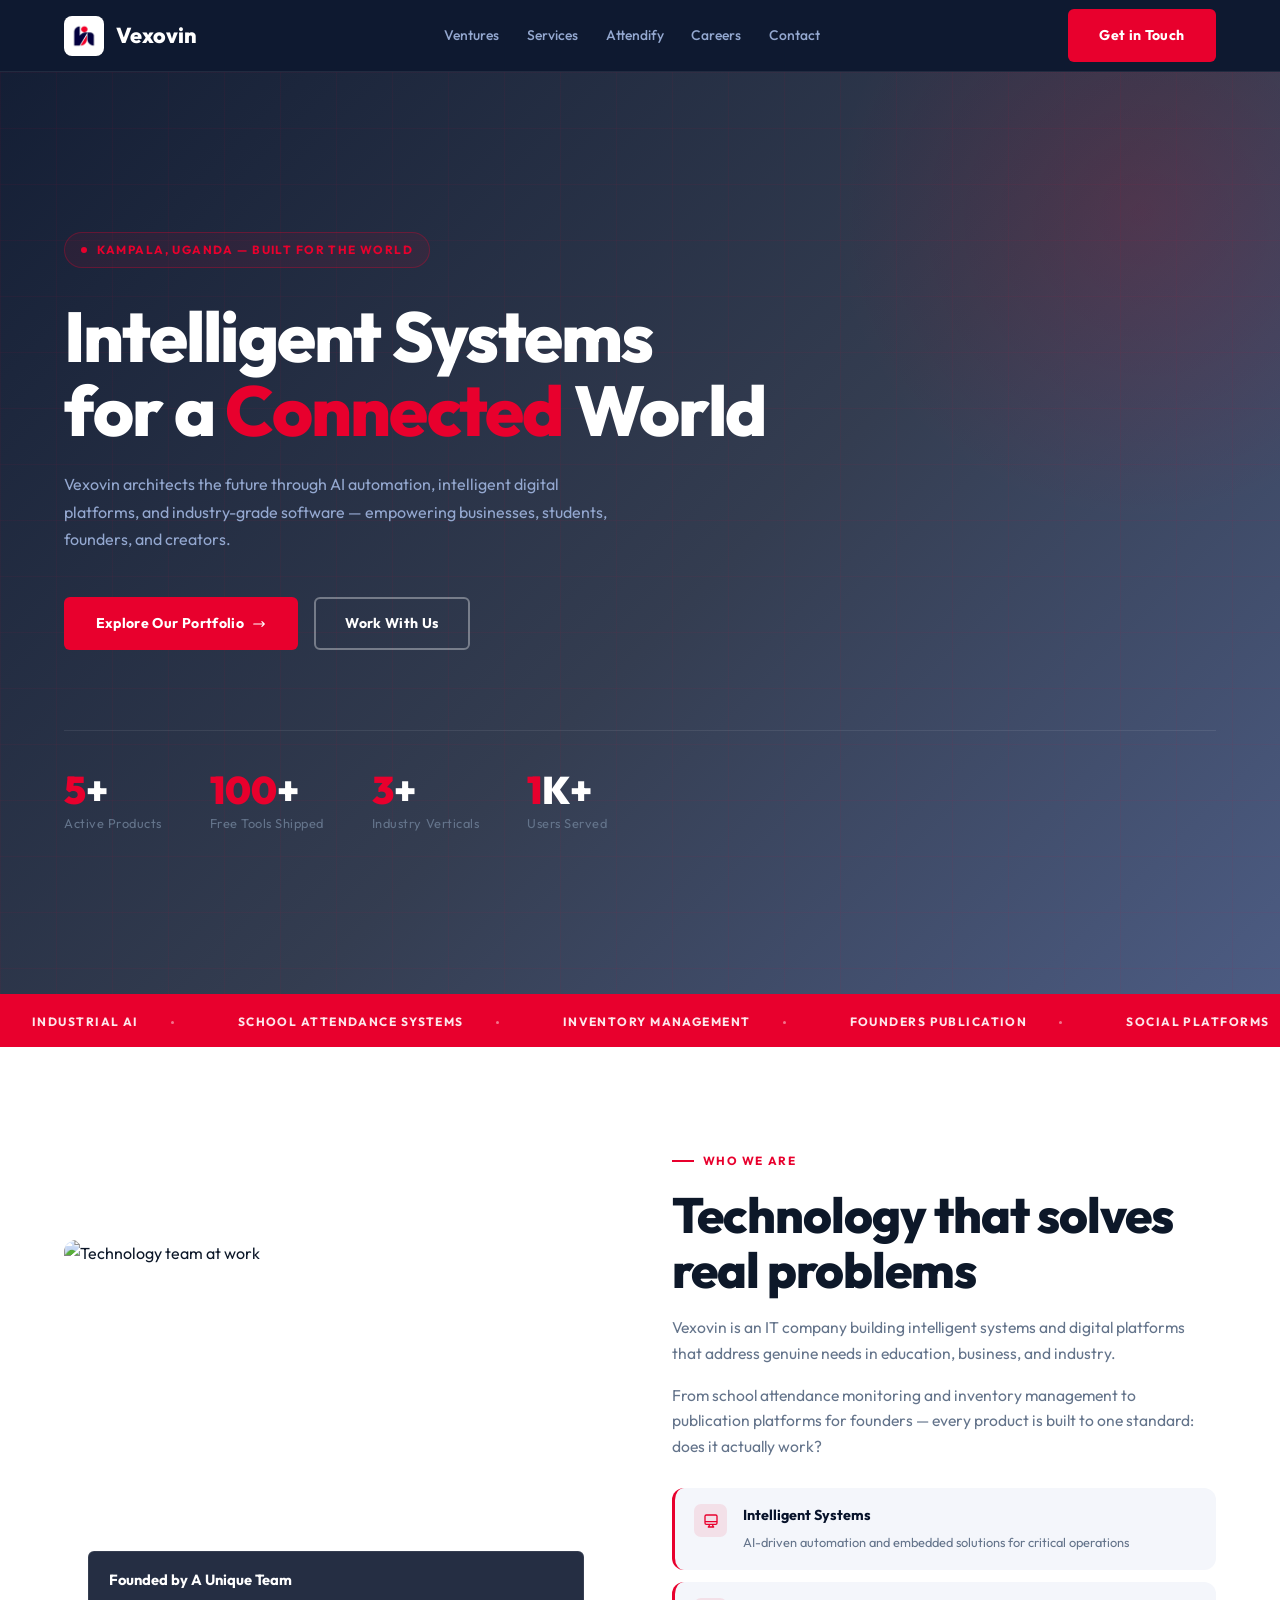
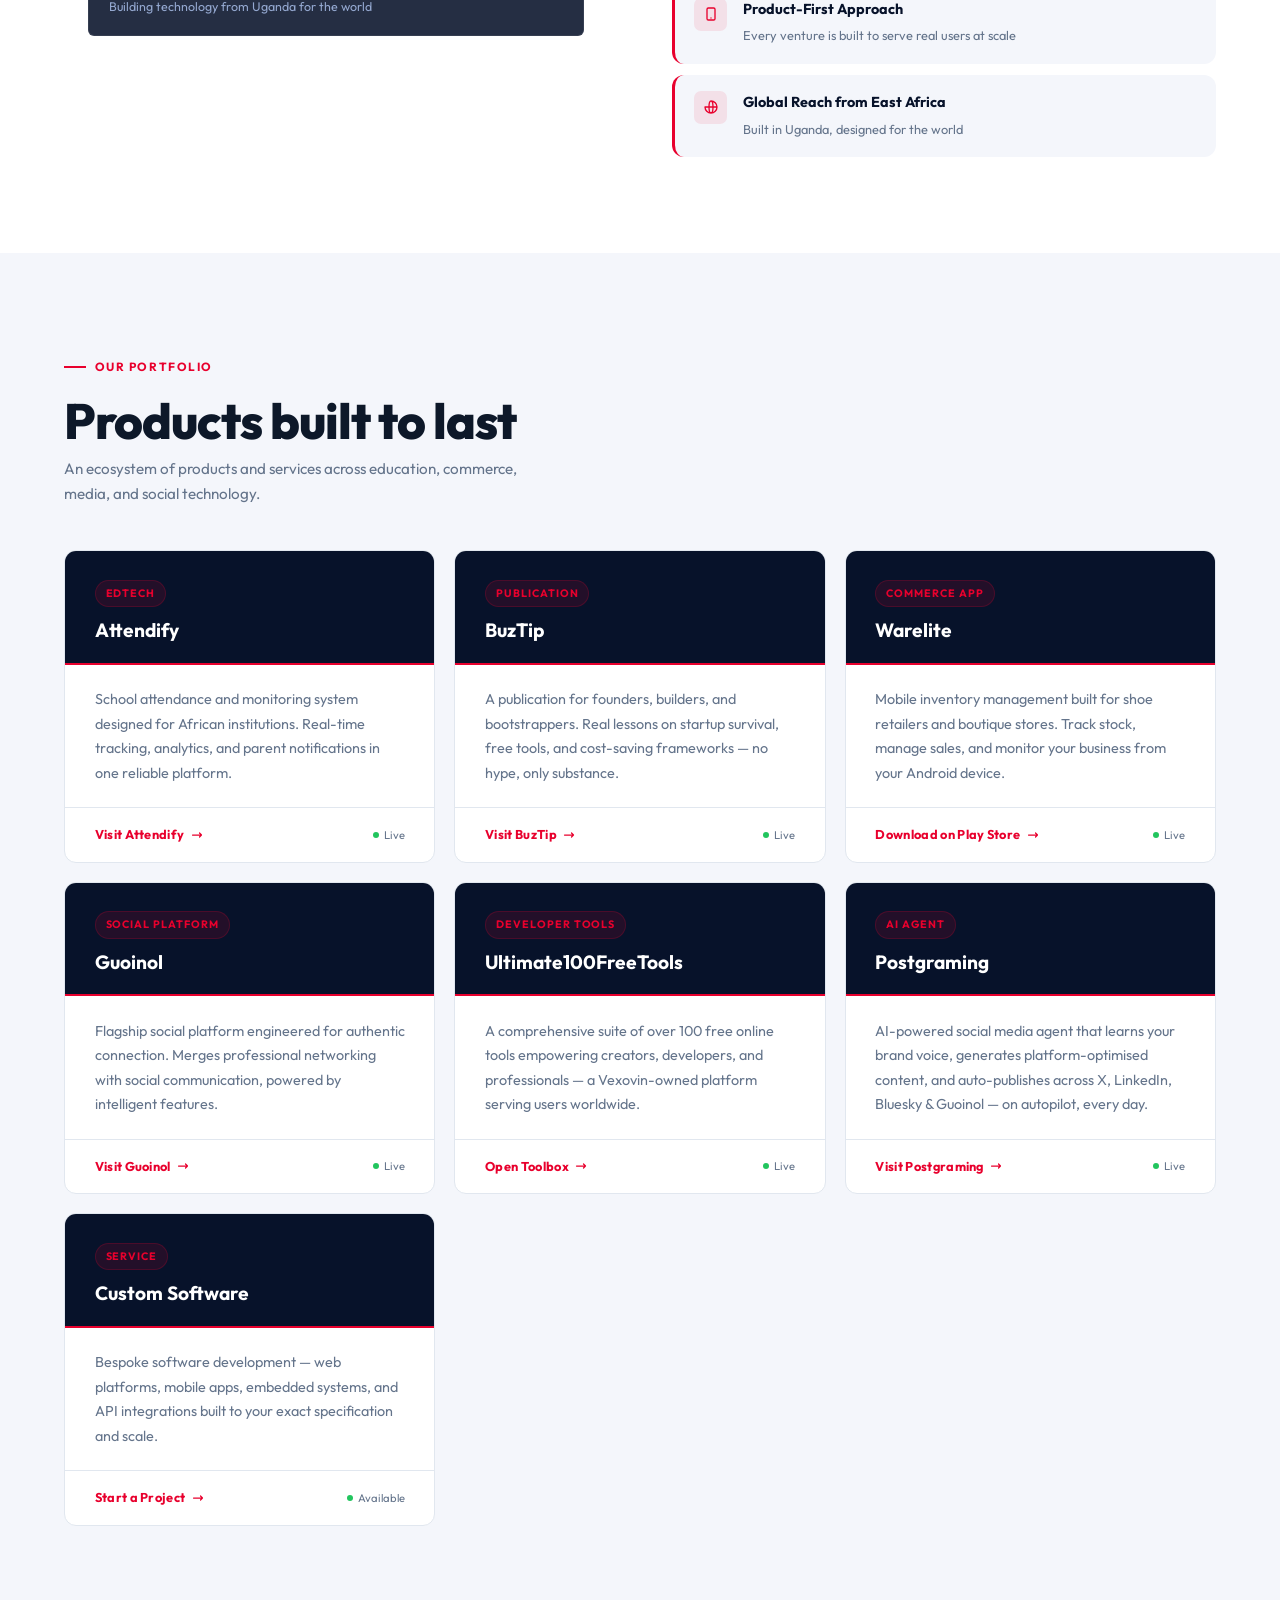
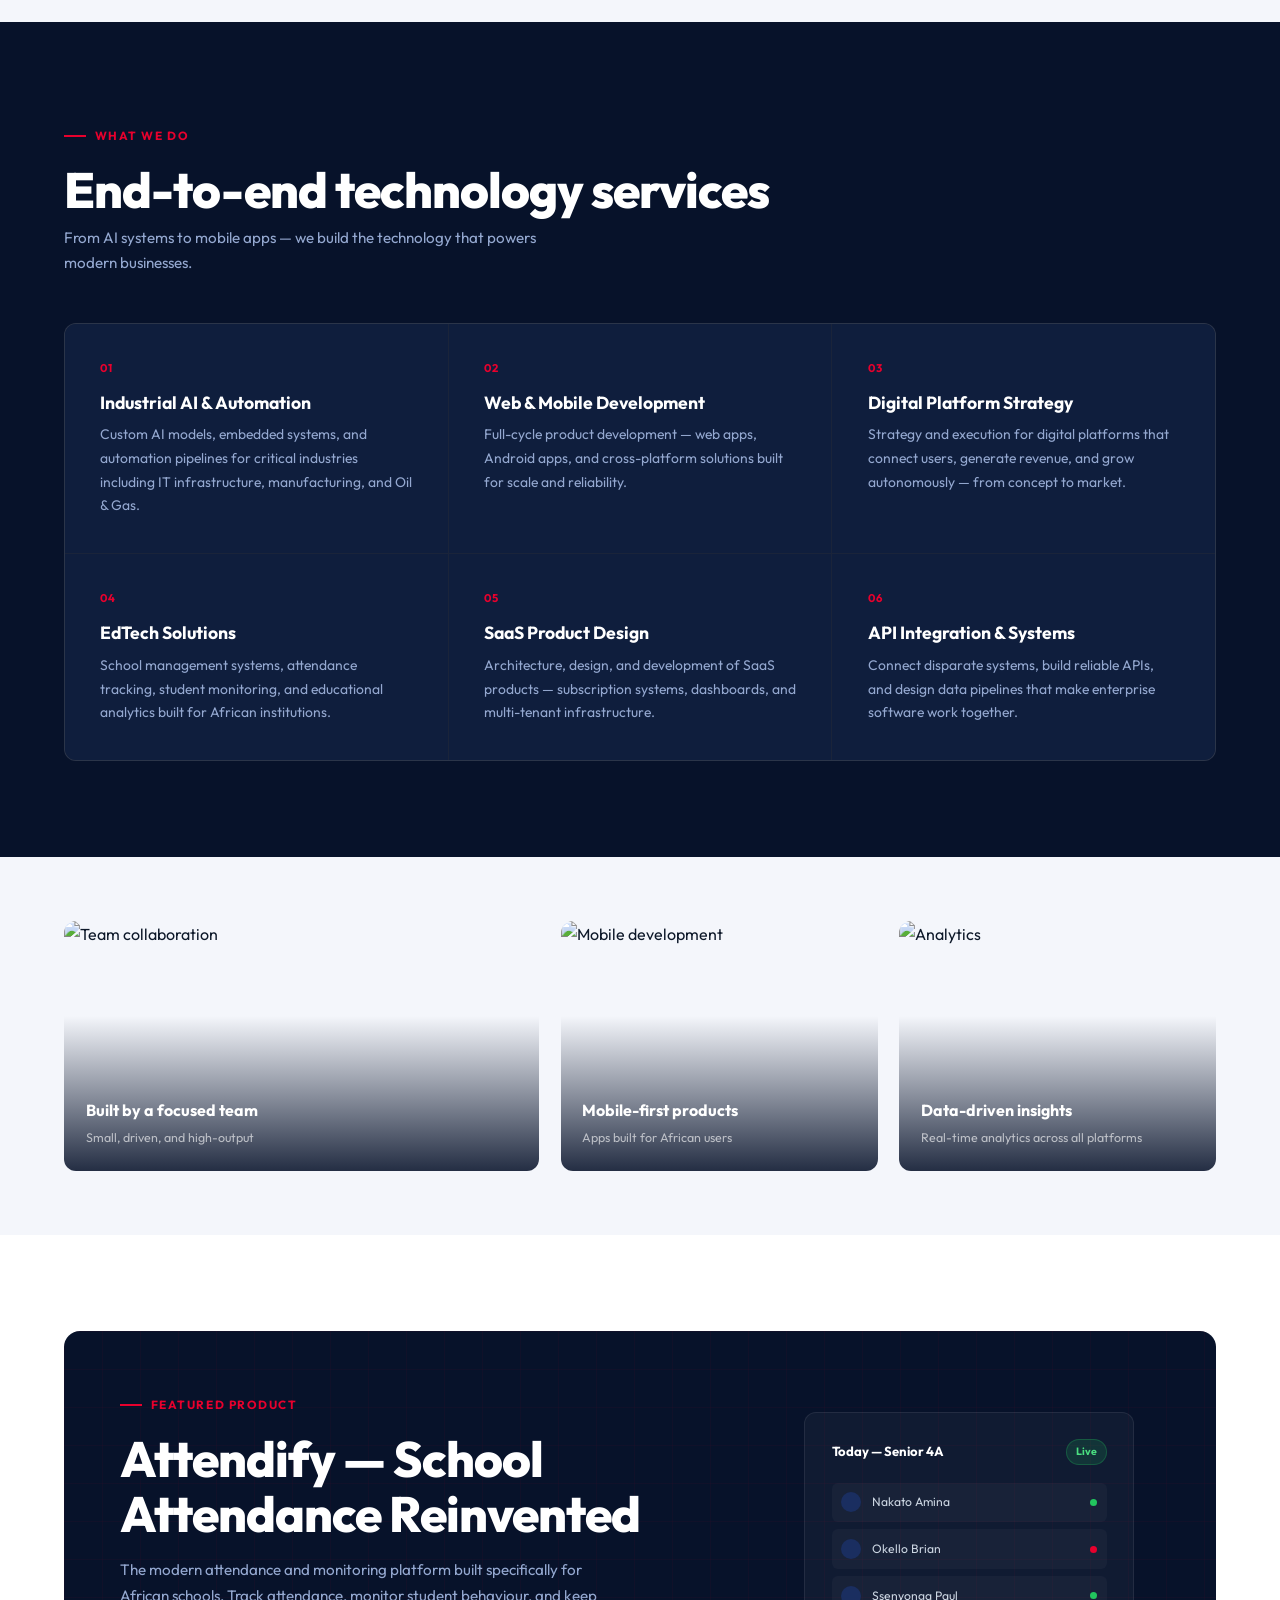
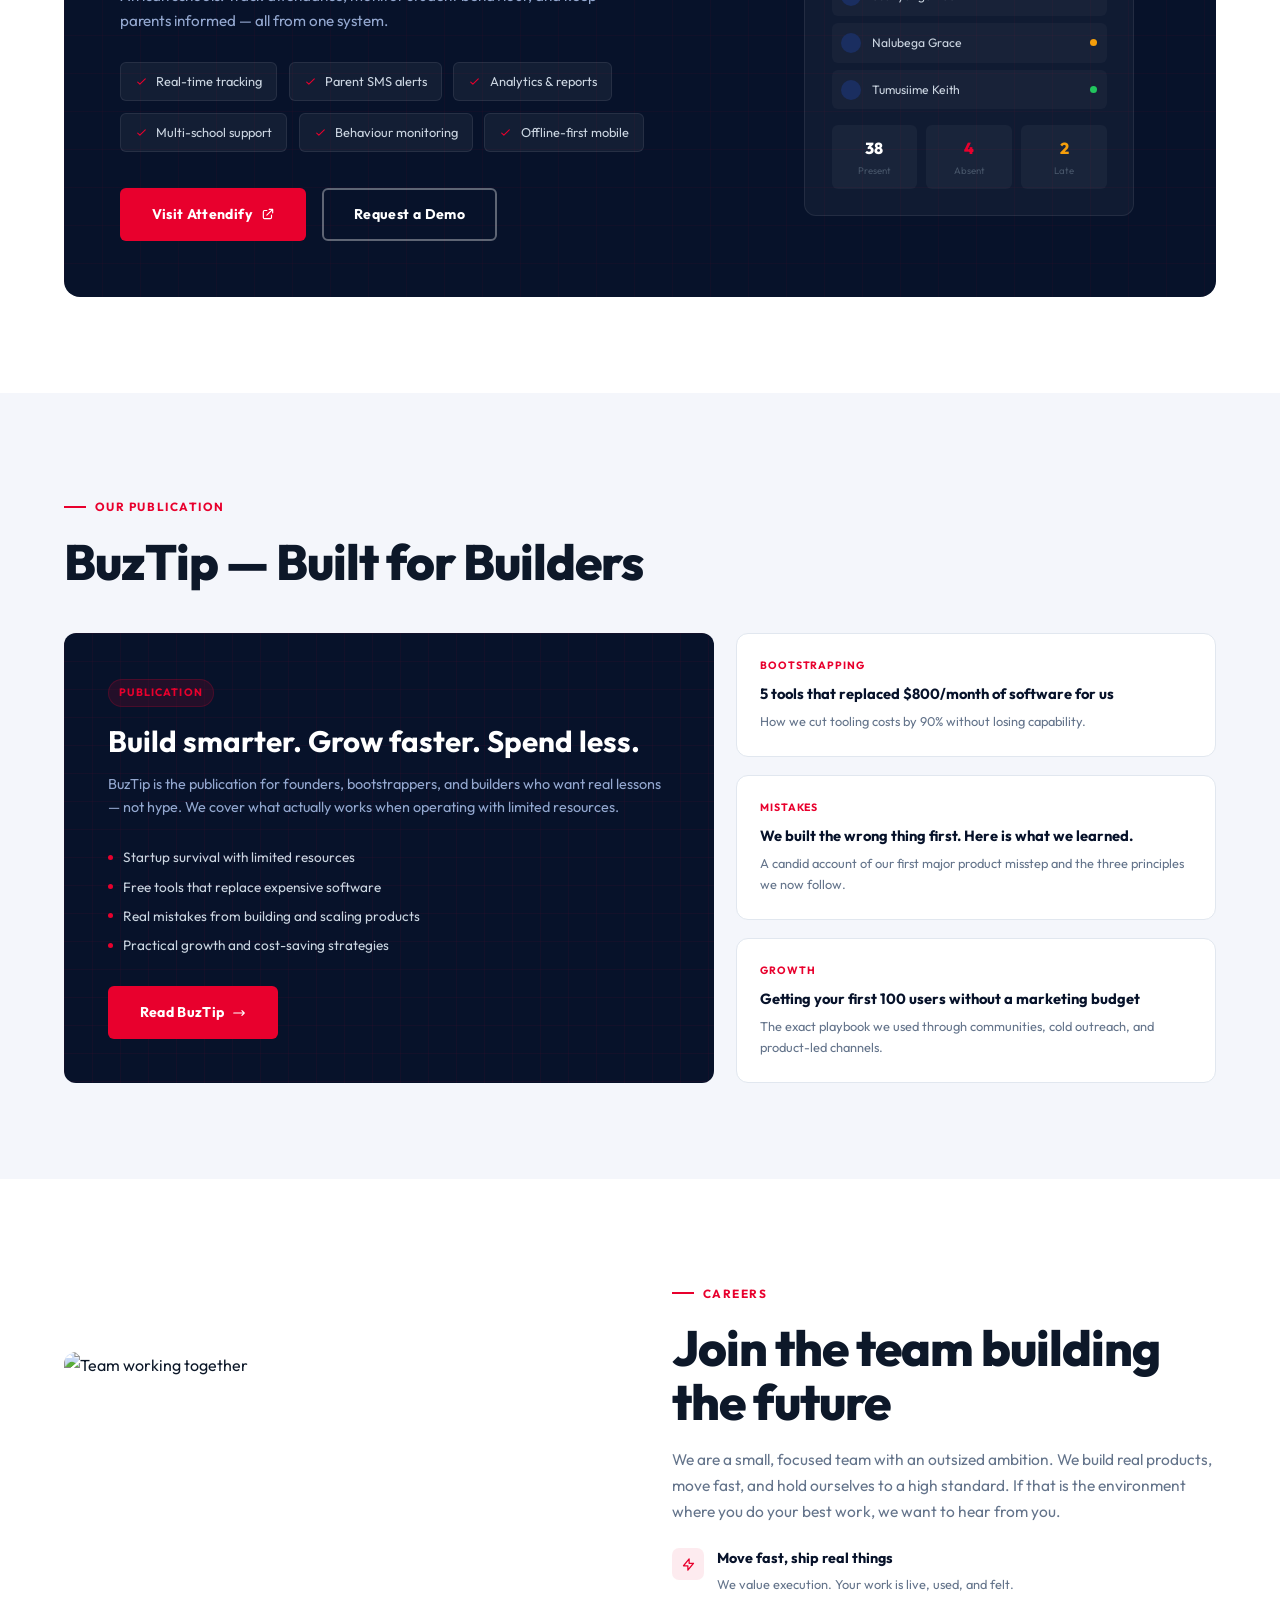
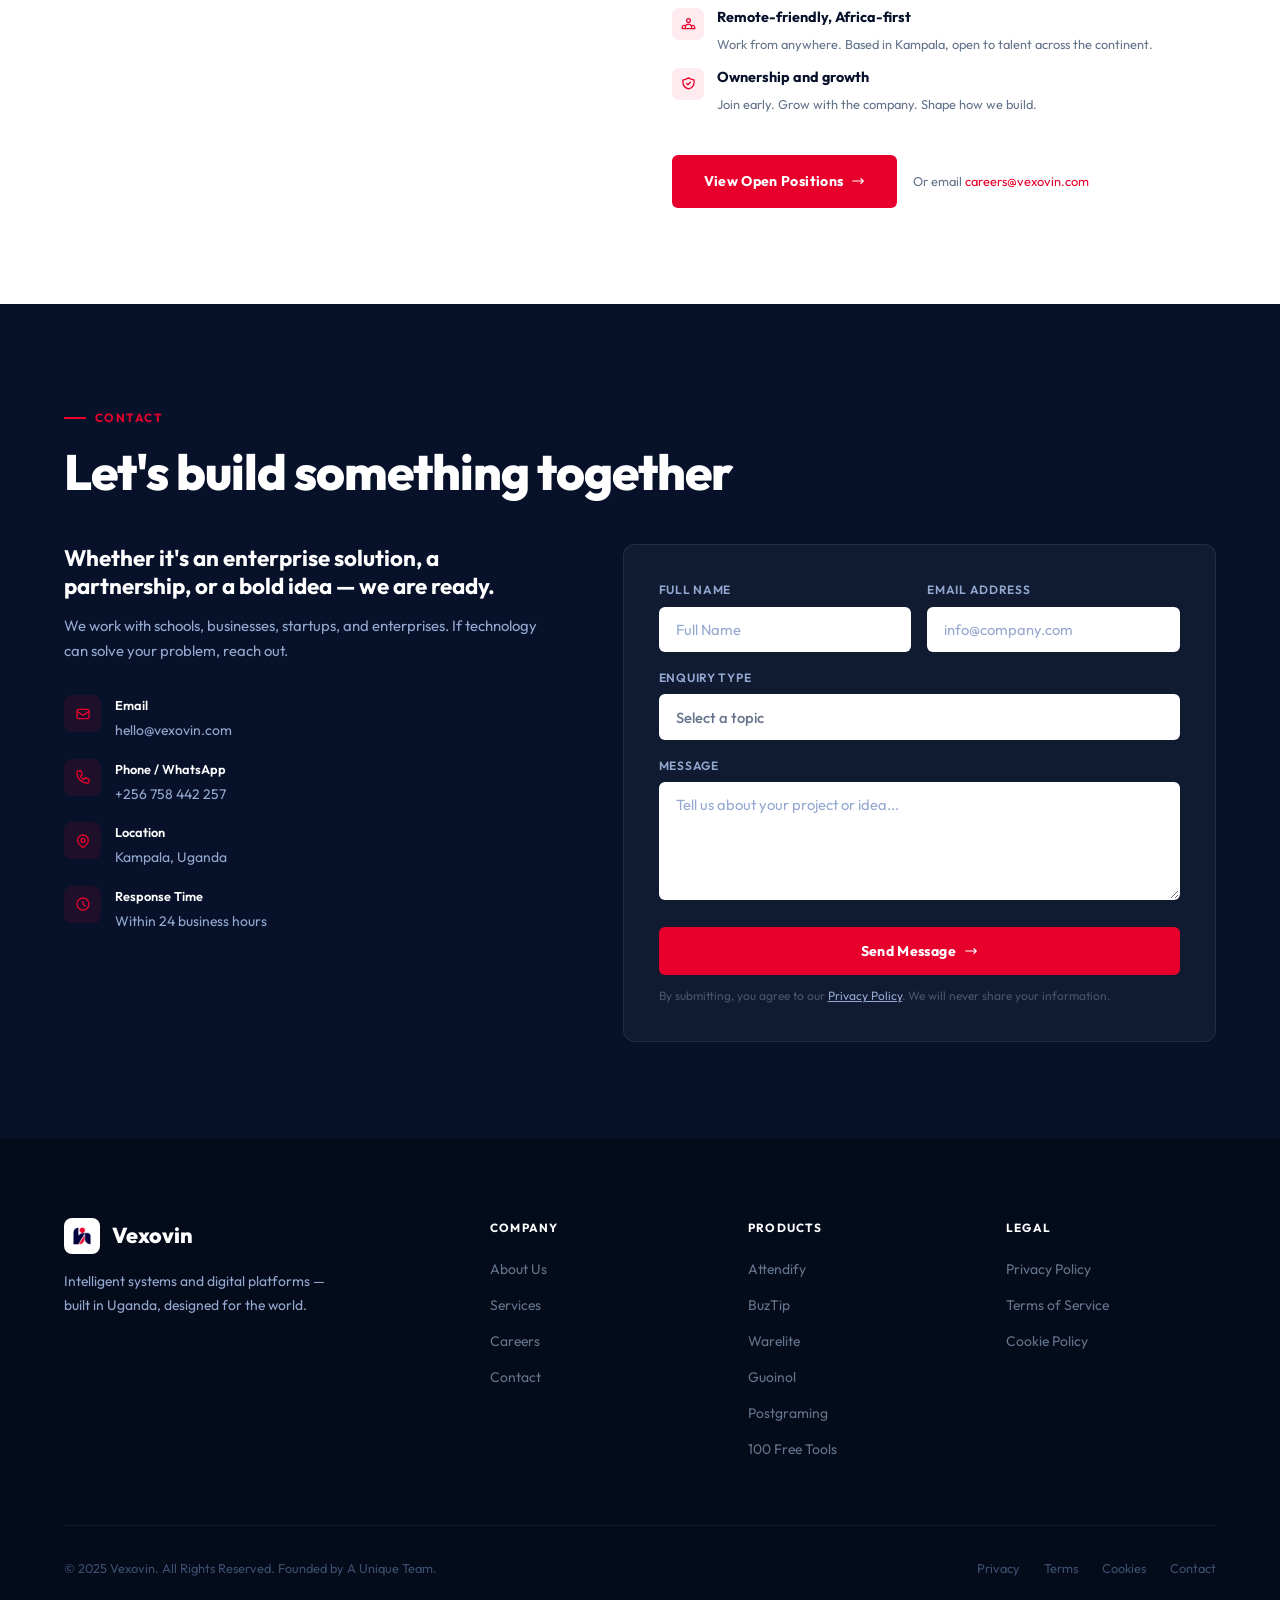
==== index.html @ f1facd55 "ups" ====
<!DOCTYPE html>
<html lang="en">
<head>
    <meta charset="UTF-8">
    <meta name="viewport" content="width=device-width, initial-scale=1.0">
    <title>Vexovin | Intelligent Systems, AI Automation & Digital Platforms</title>
    <meta name="google-site-verification" content="m_bJuhwZ5jFjgT2-VVys0vHdRk5LwYMUuwNMGE22k9U" />
    <meta name="description" content="Vexovin builds intelligent systems, AI automation, and digital platforms. Products include Attendify, BuzTip, Warelite, Guoinol, and Ultimate100FreeTools. Founded by Ssenkima Ashiraf.">
    <meta name="keywords" content="Vexovin, Intelligent Systems, Industrial AI, Attendify, BuzTip, Warelite, Guoinol, Digital Platforms, Ssenkima Ashiraf">
    <meta name="author" content="Ssenkima Ashiraf (Founder, Vexovin)">
    <link rel="canonical" href="https://vexovin.com/">
    <meta property="og:title" content="Vexovin | Intelligent Systems, AI Automation & Digital Platforms">
    <meta property="og:description" content="Vexovin architects the future with Industrial AI, intelligent automation, and groundbreaking digital platforms.">
    <meta property="og:type" content="website">
    <meta property="og:url" content="https://vexovin.com">
    <meta property="og:image" content="https://vexovin.com/favicon.png">
    <link rel="icon" type="image/png" href="favicon.png">
    <link rel="apple-touch-icon" href="favicon.png">
    <link rel="preconnect" href="https://fonts.googleapis.com">
    <link rel="preconnect" href="https://fonts.gstatic.com" crossorigin>
    <link href="https://fonts.googleapis.com/css2?family=Outfit:wght@300;400;500;600;700;800;900&display=swap" rel="stylesheet">

    <style>
        :root {
            --navy:   #07122A;
            --nmid:   #0F1E3D;
            --nlit:   #1A2E60;
            --red:    #E8002D;
            --rdk:    #BF0025;
            --white:  #FFFFFF;
            --off:    #F4F6FB;
            --text:   #0D1829;
            --muted:  #64748B;
            --bd:     rgba(255,255,255,0.08);
            --bl:     #E1E7EF;
            --hh:     72px;
            --r:      6px;
            --rl:     12px;
        }
        *, *::before, *::after { margin:0; padding:0; box-sizing:border-box; }
        html { scroll-behavior:smooth; scroll-padding-top:var(--hh); }
        body { font-family:'Outfit',sans-serif; background:var(--white); color:var(--text); line-height:1.65; overflow-x:hidden; }
        body.lock { overflow:hidden; }
        img { display:block; max-width:100%; }
        a { color:inherit; text-decoration:none; }
        ul { list-style:none; }
        button { font-family:inherit; cursor:pointer; }
        input,textarea,select { font-family:inherit; }
        h1 { font-size:clamp(2.6rem,5.5vw,4.8rem); font-weight:800; line-height:1.05; letter-spacing:-0.025em; }
        h2 { font-size:clamp(1.9rem,4vw,3.1rem); font-weight:800; line-height:1.1; letter-spacing:-0.02em; }
        h3 { font-size:clamp(1.1rem,2vw,1.4rem); font-weight:700; line-height:1.25; }
        .container { width:90%; max-width:1200px; margin:0 auto; }
        section { padding:6rem 0; }

        /* LABEL */
        .lbl { display:inline-flex; align-items:center; gap:.55rem; font-size:.74rem; font-weight:700; letter-spacing:.13em; text-transform:uppercase; color:var(--red); margin-bottom:1.1rem; }
        .lbl::before { content:''; width:22px; height:2px; background:var(--red); display:block; }

        /* BUTTONS */
        .btn { display:inline-flex; align-items:center; gap:.5rem; padding:.82rem 1.85rem; font-size:.88rem; font-weight:700; letter-spacing:.025em; border-radius:var(--r); border:2px solid transparent; transition:all .22s ease; white-space:nowrap; cursor:pointer; }
        .btn:hover { transform:translateY(-2px); }
        .btn svg { width:14px; height:14px; flex-shrink:0; }
        .btn-red { background:var(--red); color:#fff; }
        .btn-red:hover { background:var(--rdk); }
        .btn-ghost { background:transparent; color:#fff; border-color:rgba(255,255,255,.35); }
        .btn-ghost:hover { border-color:#fff; background:rgba(255,255,255,.07); }
        .btn-outline { background:transparent; color:var(--navy); border-color:var(--navy); }
        .btn-outline:hover { background:var(--navy); color:#fff; }

        /* HEADER */
        .hdr { position:sticky; top:0; z-index:900; height:var(--hh); background:rgba(7,18,42,.97); backdrop-filter:blur(18px); -webkit-backdrop-filter:blur(18px); border-bottom:1px solid var(--bd); }
        .hdr-in { display:flex; align-items:center; justify-content:space-between; height:100%; }

        /* Logo — white badge so icon always shows */
        .logo { display:flex; align-items:center; gap:.75rem; flex-shrink:0; }
        .logo-bg { background:#fff; border-radius:8px; padding:5px; display:flex; align-items:center; justify-content:center; }
        .logo-bg img { width:30px; height:30px; object-fit:contain; display:block; }
        .logo-name { font-size:1.35rem; font-weight:800; color:#fff; letter-spacing:-.01em; }

        .dnav { display:none; align-items:center; gap:.1rem; }
        .dnav a { color:#94A8D0; font-size:.87rem; font-weight:500; padding:.44rem .82rem; border-radius:var(--r); transition:color .2s,background .2s; }
        .dnav a:hover { color:#fff; background:rgba(255,255,255,.07); }
        .hcta { display:none; }

        .hbtn { width:44px; height:44px; background:none; border:none; display:flex; flex-direction:column; align-items:center; justify-content:center; gap:5px; padding:.5rem; }
        .hbtn span { display:block; width:22px; height:2px; background:#fff; transition:transform .3s,opacity .3s; transform-origin:center; }
        .hbtn.open span:nth-child(1) { transform:translateY(7px) rotate(45deg); }
        .hbtn.open span:nth-child(2) { opacity:0; }
        .hbtn.open span:nth-child(3) { transform:translateY(-7px) rotate(-45deg); }

        /* DRAWER */
        .drw { position:fixed; top:0; right:0; width:min(88vw,340px); height:100dvh; background:var(--nmid); z-index:1001; transform:translateX(100%); transition:transform .38s cubic-bezier(.22,1,.36,1); display:flex; flex-direction:column; padding:calc(var(--hh) + 1.5rem) 1.75rem 2rem; overflow-y:auto; }
        .drw.open { transform:translateX(0); }
        .drw-links { display:flex; flex-direction:column; gap:.12rem; }
        .drw-links a { color:#94A8D0; font-size:1.15rem; font-weight:600; padding:.82rem 1rem; border-radius:var(--r); transition:color .2s,background .2s; }
        .drw-links a:hover { color:#fff; background:rgba(255,255,255,.06); }
        .drw-div { border:none; border-top:1px solid var(--bd); margin:1.25rem 0; }
        .drw-sec a { display:block; color:#64748B; font-size:.875rem; padding:.52rem 1rem; border-radius:var(--r); transition:color .2s; }
        .drw-sec a:hover { color:#fff; }
        .drw-ft { margin-top:auto; padding-top:2rem; }
        .drw-ft .btn { width:100%; justify-content:center; }
        .ovl { position:fixed; inset:0; background:rgba(0,0,0,.6); opacity:0; visibility:hidden; z-index:1000; transition:opacity .35s,visibility .35s; }
        .ovl.show { opacity:1; visibility:visible; }

        /* HERO */
        .hero { position:relative; overflow:hidden; color:#fff; min-height:calc(100svh - var(--hh)); display:flex; align-items:center; }
        .hero-bg { position:absolute; inset:0; background:url('https://images.unsplash.com/photo-1558494949-ef010cbdcc31?auto=format&fit=crop&w=1600&q=80') center/cover no-repeat; }
        .hero-bg::after { content:''; position:absolute; inset:0; background:linear-gradient(135deg,rgba(7,18,42,.95) 0%,rgba(7,18,42,.82) 55%,rgba(26,46,96,.78) 100%); }
        .hero-grid { position:absolute; inset:0; z-index:1; background-image:linear-gradient(rgba(232,0,45,.05) 1px,transparent 1px),linear-gradient(90deg,rgba(232,0,45,.05) 1px,transparent 1px); background-size:56px 56px; }
        .hero-glow { position:absolute; top:-180px; right:-180px; width:640px; height:640px; border-radius:50%; background:radial-gradient(circle,rgba(232,0,45,.14) 0%,transparent 68%); z-index:1; pointer-events:none; }
        .hero .container { position:relative; z-index:2; padding-top:4rem; padding-bottom:4rem; }
        .hero-eye { display:inline-flex; align-items:center; gap:.6rem; font-size:.74rem; font-weight:700; letter-spacing:.12em; text-transform:uppercase; color:var(--red); padding:.44rem 1rem; border-radius:100px; border:1px solid rgba(232,0,45,.3); background:rgba(232,0,45,.08); margin-bottom:2rem; }
        .hero-eye span { width:6px; height:6px; border-radius:50%; background:var(--red); display:inline-block; }
        .hero h1 em { font-style:normal; color:var(--red); }
        .hero-sub { max-width:570px; margin-top:1.5rem; color:#94A8D0; font-size:1rem; font-weight:400; line-height:1.7; }
        .hero-act { display:flex; flex-wrap:wrap; gap:1rem; margin-top:2.75rem; }
        .hero-stats { display:flex; flex-wrap:wrap; gap:3rem; margin-top:5rem; padding-top:2.5rem; border-top:1px solid var(--bd); }
        .hst-n { font-size:2.4rem; font-weight:900; color:#fff; line-height:1; }
        .hst-n em { color:var(--red); font-style:normal; }
        .hst-l { color:#64748B; font-size:.8rem; letter-spacing:.04em; margin-top:.2rem; }

        /* TICKER */
        .ticker { background:var(--red); overflow:hidden; padding:.82rem 0; white-space:nowrap; }
        .t-track { display:inline-flex; animation:tick 30s linear infinite; }
        .t-track:hover { animation-play-state:paused; }
        .t-item { display:inline-flex; align-items:center; gap:2rem; font-size:.75rem; font-weight:700; letter-spacing:.12em; text-transform:uppercase; color:rgba(255,255,255,.9); padding:0 2rem; }
        .t-dot { width:3px; height:3px; border-radius:50%; background:rgba(255,255,255,.45); }
        @keyframes tick { from{transform:translateX(0)} to{transform:translateX(-50%)} }

        /* ABOUT */
        .about-grid { display:grid; gap:4rem; align-items:center; }
        .about-img { border-radius:var(--rl); overflow:hidden; height:420px; position:relative; }
        .about-img img { width:100%; height:100%; object-fit:cover; }
        .about-badge { position:absolute; bottom:1.5rem; left:1.5rem; right:1.5rem; background:rgba(7,18,42,.88); backdrop-filter:blur(10px); border:1px solid var(--bd); border-radius:var(--r); padding:1rem 1.25rem; color:#fff; }
        .about-badge strong { display:block; font-weight:700; font-size:.92rem; }
        .about-badge span { font-size:.78rem; color:#94A8D0; }
        .about-text p { color:var(--muted); margin-bottom:1rem; font-size:.98rem; }
        .pillars { display:flex; flex-direction:column; gap:.7rem; margin-top:1.75rem; }
        .pillar { display:flex; align-items:flex-start; gap:1rem; padding:1rem 1.2rem; background:var(--off); border-radius:var(--rl); border-left:3px solid var(--red); }
        .p-icon { width:33px; height:33px; flex-shrink:0; border-radius:7px; display:flex; align-items:center; justify-content:center; background:rgba(232,0,45,.09); color:var(--red); }
        .p-icon svg { width:16px; height:16px; }
        .pillar strong { display:block; font-size:.9rem; font-weight:700; color:var(--navy); }
        .pillar span { font-size:.8rem; color:var(--muted); }

        /* VENTURES */
        .sec-off { background:var(--off); }
        .sh { margin-bottom:2.75rem; }
        .sh h2 { margin-bottom:.45rem; }
        .sh p { color:var(--muted); max-width:500px; font-size:.95rem; }
        .vgrid { display:grid; gap:1.2rem; }
        .vc { background:#fff; border-radius:var(--rl); border:1px solid var(--bl); overflow:hidden; display:flex; flex-direction:column; transition:transform .22s,box-shadow .22s,border-color .22s; }
        .vc:hover { transform:translateY(-5px); box-shadow:0 16px 36px rgba(7,18,42,.09); border-color:rgba(232,0,45,.25); }
        .vc-h { background:var(--navy); padding:1.65rem 1.85rem 1.4rem; position:relative; }
        .vc-h::after { content:''; position:absolute; bottom:0; left:0; right:0; height:2px; background:var(--red); }
        .vtag { display:inline-block; font-size:.67rem; font-weight:700; letter-spacing:.09em; text-transform:uppercase; color:var(--red); background:rgba(232,0,45,.12); padding:.24rem .62rem; border-radius:100px; border:1px solid rgba(232,0,45,.2); margin-bottom:.7rem; }
        .vc-h h3 { color:#fff; font-size:1.2rem; }
        .vc-b { padding:1.4rem 1.85rem; flex-grow:1; }
        .vc-b p { color:var(--muted); font-size:.9rem; line-height:1.7; }
        .vc-f { padding:1rem 1.85rem; border-top:1px solid var(--bl); display:flex; align-items:center; justify-content:space-between; }
        .vlink { display:inline-flex; align-items:center; gap:.4rem; font-size:.8rem; font-weight:700; color:var(--red); letter-spacing:.025em; transition:gap .2s; }
        .vlink:hover { gap:.65rem; }
        .vlink svg { width:12px; height:12px; }
        .vst { font-size:.7rem; color:var(--muted); display:flex; align-items:center; gap:.32rem; }
        .vst::before { content:''; width:6px; height:6px; border-radius:50%; background:#22c55e; }

        /* SERVICES */
        .sec-dk { background:var(--navy); color:#fff; }
        .sec-dk .lbl { color:var(--red); }
        .sec-dk .lbl::before { background:var(--red); }
        .sec-dk .sh h2 { color:#fff; }
        .sec-dk .sh p { color:#94A8D0; }
        .sgrid { display:grid; gap:1px; background:var(--bd); border:1px solid var(--bd); border-radius:var(--rl); overflow:hidden; margin-top:3rem; }
        .svc { background:var(--nmid); padding:2.2rem; transition:background .22s; }
        .svc:hover { background:var(--nlit); }
        .svc-n { font-size:.7rem; font-weight:700; color:var(--red); letter-spacing:.1em; margin-bottom:.9rem; }
        .svc h3 { color:#fff; margin-bottom:.6rem; font-size:1.1rem; }
        .svc p { color:#94A8D0; font-size:.87rem; line-height:1.7; }

        /* ATTENDIFY */
        .att-wrap { background:var(--navy); border-radius:16px; overflow:hidden; display:grid; position:relative; }
        .att-wrap::before { content:''; position:absolute; inset:0; background-image:linear-gradient(rgba(232,0,45,.04) 1px,transparent 1px),linear-gradient(90deg,rgba(232,0,45,.04) 1px,transparent 1px); background-size:38px 38px; }
        .att-c { padding:3.5rem; position:relative; z-index:1; }
        .att-c .lbl { color:var(--red); }
        .att-c .lbl::before { background:var(--red); }
        .att-c h2 { color:#fff; margin-bottom:1rem; }
        .att-c > p { color:#94A8D0; max-width:500px; margin-bottom:1.85rem; font-size:.95rem; }
        .att-feats { display:flex; flex-wrap:wrap; gap:.7rem; margin-bottom:2.25rem; }
        .att-f { display:flex; align-items:center; gap:.52rem; background:rgba(255,255,255,.05); border:1px solid var(--bd); border-radius:6px; padding:.5rem .88rem; color:#CBD5E1; font-size:.8rem; }
        .att-f svg { width:13px; height:13px; color:var(--red); flex-shrink:0; }
        .att-act { display:flex; flex-wrap:wrap; gap:1rem; }
        .att-m { padding:2.5rem; display:flex; align-items:center; justify-content:center; position:relative; z-index:1; }
        .mck { background:rgba(255,255,255,.04); border:1px solid var(--bd); border-radius:12px; padding:1.65rem; width:100%; max-width:330px; }
        .mck-h { display:flex; align-items:center; justify-content:space-between; margin-bottom:1.1rem; }
        .mck-t { color:#fff; font-weight:700; font-size:.82rem; }
        .mck-lv { background:rgba(34,197,94,.15); color:#4ade80; font-size:.66rem; font-weight:700; padding:.2rem .56rem; border-radius:100px; border:1px solid rgba(34,197,94,.25); }
        .mck-rows { display:flex; flex-direction:column; gap:.48rem; }
        .mck-r { display:grid; grid-template-columns:1.3rem 1fr auto; align-items:center; gap:.6rem; padding:.6rem; border-radius:6px; background:rgba(255,255,255,.03); }
        .mck-av { width:20px; height:20px; border-radius:50%; background:var(--nlit); }
        .mck-nm { color:#CBD5E1; font-size:.76rem; }
        .mck-d { width:7px; height:7px; border-radius:50%; }
        .dg{background:#22c55e}.dr{background:var(--red)}.da{background:#f59e0b}
        .mck-s { display:grid; grid-template-columns:1fr 1fr 1fr; gap:.6rem; margin-top:1rem; }
        .mck-st { background:rgba(255,255,255,.04); border-radius:6px; padding:.62rem; text-align:center; }
        .mck-v { font-weight:800; color:#fff; font-size:1rem; }
        .mck-l { color:#475569; font-size:.6rem; margin-top:.1rem; }

        /* IMAGE FEATURE */
        .imgr { display:grid; gap:1.35rem; align-items:stretch; }
        .imgc { border-radius:var(--rl); overflow:hidden; position:relative; min-height:250px; }
        .imgc img { width:100%; height:100%; object-fit:cover; display:block; }
        .imgc-ov { position:absolute; inset:0; background:linear-gradient(180deg,transparent 38%,rgba(7,18,42,.88) 100%); }
        .imgc-t { position:absolute; bottom:1.35rem; left:1.35rem; right:1.35rem; color:#fff; }
        .imgc-t strong { display:block; font-weight:700; font-size:1rem; }
        .imgc-t span { font-size:.78rem; color:rgba(255,255,255,.62); }

        /* BUZTIP */
        .buz-grid { display:grid; gap:1.35rem; }
        .buz-m { background:var(--navy); border-radius:var(--rl); padding:2.75rem; color:#fff; display:flex; flex-direction:column; justify-content:space-between; min-height:340px; position:relative; overflow:hidden; }
        .buz-m::before { content:''; position:absolute; inset:0; background-image:linear-gradient(rgba(232,0,45,.05) 1px,transparent 1px),linear-gradient(90deg,rgba(232,0,45,.05) 1px,transparent 1px); background-size:28px 28px; }
        .buz-mc { position:relative; z-index:1; }
        .btag { display:inline-block; font-size:.67rem; font-weight:700; letter-spacing:.1em; text-transform:uppercase; color:var(--red); background:rgba(232,0,45,.12); padding:.25rem .62rem; border-radius:100px; border:1px solid rgba(232,0,45,.2); margin-bottom:1rem; }
        .buz-m h3 { font-size:clamp(1.35rem,2.5vw,1.85rem); color:#fff; margin-bottom:.8rem; }
        .buz-m .buz-mc p { color:#94A8D0; font-size:.9rem; margin-bottom:1.65rem; }
        .buz-list { position:relative; z-index:1; display:flex; flex-direction:column; gap:.42rem; margin-bottom:1.85rem; }
        .buz-list li { display:flex; align-items:center; gap:.62rem; color:#CBD5E1; font-size:.85rem; }
        .buz-list li::before { content:''; width:5px; height:5px; border-radius:50%; background:var(--red); flex-shrink:0; }
        .buz-lnk { position:relative; z-index:1; }
        .buz-side { display:grid; gap:1.1rem; }
        .buz-a { background:#fff; border-radius:var(--rl); padding:1.45rem; border:1px solid var(--bl); transition:transform .2s,box-shadow .2s; }
        .buz-a:hover { transform:translateY(-3px); box-shadow:0 8px 22px rgba(7,18,42,.07); }
        .buz-at { display:block; font-size:.66rem; font-weight:700; letter-spacing:.09em; text-transform:uppercase; color:var(--red); margin-bottom:.6rem; }
        .buz-a h4 { font-size:.92rem; font-weight:700; line-height:1.35; margin-bottom:.42rem; color:var(--navy); }
        .buz-a p { font-size:.8rem; color:var(--muted); }

        /* CAREERS */
        .car-in { display:grid; gap:4rem; align-items:center; }
        .car-img { border-radius:var(--rl); overflow:hidden; height:380px; }
        .car-img img { width:100%; height:100%; object-fit:cover; }
        .car-t h2 { margin-bottom:1.1rem; }
        .car-t > p { color:var(--muted); margin-bottom:1.4rem; font-size:.97rem; }
        .cpts { display:flex; flex-direction:column; gap:.6rem; margin-bottom:2.4rem; }
        .cpt { display:flex; align-items:flex-start; gap:.8rem; }
        .cpt-ic { width:32px; height:32px; border-radius:7px; background:rgba(232,0,45,.08); display:flex; align-items:center; justify-content:center; color:var(--red); flex-shrink:0; margin-top:.1rem; }
        .cpt-ic svg { width:15px; height:15px; }
        .cpt strong { display:block; font-size:.9rem; font-weight:700; color:var(--navy); }
        .cpt span { font-size:.8rem; color:var(--muted); }
        .car-cta { display:flex; flex-wrap:wrap; gap:1rem; align-items:center; }
        .car-note { font-size:.8rem; color:var(--muted); }
        .car-note a { color:var(--red); }

        /* CONTACT */
        .sec-dk2 { background:var(--navy); color:#fff; }
        .sec-dk2 .lbl { color:var(--red); }
        .sec-dk2 .lbl::before { background:var(--red); }
        .cgrid { display:grid; gap:4rem; margin-top:2.75rem; }
        .ci h3 { color:#fff; font-size:1.4rem; margin-bottom:.9rem; }
        .ci > p { color:#94A8D0; margin-bottom:2rem; font-size:.93rem; }
        .cds { display:flex; flex-direction:column; gap:1rem; }
        .cd { display:flex; align-items:flex-start; gap:.85rem; }
        .cd-ic { width:37px; height:37px; flex-shrink:0; border-radius:8px; background:rgba(232,0,45,.1); display:flex; align-items:center; justify-content:center; color:var(--red); }
        .cd-ic svg { width:16px; height:16px; }
        .cd strong { display:block; color:#fff; font-size:.8rem; font-weight:600; }
        .cd span { color:#94A8D0; font-size:.87rem; }

        /* Form inputs — clean & visible */
        .cfrm { background:rgba(255,255,255,.04); border:1px solid var(--bd); border-radius:var(--rl); padding:2.2rem; }
        .fg { margin-bottom:1rem; }
        .fg label { display:block; font-size:.75rem; font-weight:600; color:#94A8D0; letter-spacing:.06em; text-transform:uppercase; margin-bottom:.42rem; }
        .fg input,
        .fg textarea,
        .fg select {
            width:100%;
            background:#fff;
            border:1.5px solid rgba(255,255,255,.18);
            border-radius:var(--r);
            padding:.76rem 1rem;
            color:var(--navy);
            font-size:.92rem;
            font-weight:500;
            transition:border-color .2s;
            -webkit-appearance:none;
            appearance:none;
        }
        .fg input::placeholder,
        .fg textarea::placeholder { color:#94A8D0; font-weight:400; }
        .fg input:focus,
        .fg textarea:focus,
        .fg select:focus { outline:none; border-color:var(--red); }
        .fg textarea { resize:vertical; min-height:118px; }
        .fg select { color:#64748B; cursor:pointer; }
        .fg select option { background:#fff; color:var(--navy); }
        .frow { display:grid; gap:1rem; }
        .f-note { font-size:.75rem; color:#475569; margin-top:.7rem; }
        .f-note a { color:#94A8D0; text-decoration:underline; }
        #sbtn { width:100%; justify-content:center; margin-top:.2rem; }
        .f-ok { display:none; text-align:center; padding:2rem; }
        .f-ok svg { width:46px; height:46px; color:#22c55e; margin:0 auto .9rem; }
        .f-ok h4 { color:#fff; font-size:1.05rem; margin-bottom:.45rem; }
        .f-ok p { color:#94A8D0; font-size:.88rem; }

        /* FOOTER */
        .ftr { background:#040C1C; color:#94A8D0; padding:5rem 0 2rem; }
        .ftg { display:grid; gap:3rem; margin-bottom:4rem; }
        .fb p { font-size:.87rem; line-height:1.7; max-width:270px; margin-top:1rem; }
        .fcol h4 { color:#fff; font-size:.74rem; font-weight:700; letter-spacing:.1em; text-transform:uppercase; margin-bottom:1.05rem; }
        .fcol ul { display:flex; flex-direction:column; gap:.6rem; }
        .fcol ul li a { font-size:.87rem; color:#64748B; transition:color .2s; }
        .fcol ul li a:hover { color:#fff; }
        .fbot { padding-top:2rem; border-top:1px solid rgba(255,255,255,.05); display:flex; flex-wrap:wrap; gap:1rem; align-items:center; justify-content:space-between; font-size:.8rem; color:#3D4F6E; }
        .fbl { display:flex; flex-wrap:wrap; gap:1.5rem; }
        .fbl a { color:#3D4F6E; transition:color .2s; }
        .fbl a:hover { color:#fff; }

        /* ANIMATIONS */
        .fu { opacity:0; transform:translateY(26px); transition:opacity .58s ease,transform .58s ease; }
        .fu.vis { opacity:1; transform:translateY(0); }

        /* RESPONSIVE */
        @media(min-width:640px){
            .vgrid{grid-template-columns:repeat(2,1fr)}
            .buz-grid{grid-template-columns:1fr 1fr}
            .frow{grid-template-columns:1fr 1fr}
            .imgr{grid-template-columns:1fr 1fr}
        }
        @media(min-width:768px){
            .hbtn{display:none}
            .dnav{display:flex}
            .hcta{display:flex}
            .about-grid{grid-template-columns:1fr 1fr}
            .sgrid{grid-template-columns:repeat(2,1fr)}
            .att-wrap{grid-template-columns:1.2fr .9fr}
            .buz-grid{grid-template-columns:1.15fr .85fr}
            .cgrid{grid-template-columns:1fr 1.2fr}
            .ftg{grid-template-columns:1.8fr 1fr 1fr 1fr}
            .car-in{grid-template-columns:1fr 1fr}
        }
        @media(min-width:1024px){
            .vgrid{grid-template-columns:repeat(3,1fr)}
            .sgrid{grid-template-columns:repeat(3,1fr)}
            .imgr{grid-template-columns:1.5fr 1fr 1fr}
        }
    </style>
</head>
<body>

<header class="hdr">
    <div class="container hdr-in">
        <a href="#" class="logo">
            <div class="logo-bg"><img src="favicon.png" alt="Vexovin"></div>
            <span class="logo-name">Vexovin</span>
        </a>
        <nav class="dnav">
            <a href="#ventures">Ventures</a>
            <a href="#services">Services</a>
            <a href="#attendify">Attendify</a>
            <a href="#careers">Careers</a>
            <a href="#contact">Contact</a>
        </nav>
        <a href="#contact" class="btn btn-red hcta">Get in Touch</a>
        <button class="hbtn" id="hbtn" aria-label="Menu"><span></span><span></span><span></span></button>
    </div>
</header>

<div class="ovl" id="ovl"></div>
<nav class="drw" id="drw">
    <div class="drw-links">
        <a href="#ventures">Ventures</a>
        <a href="#services">Services</a>
        <a href="#attendify">Attendify</a>
        <a href="#buztip">BuzTip</a>
        <a href="#careers">Careers</a>
        <a href="#contact">Contact</a>
    </div>
    <hr class="drw-div">
    <div class="drw-sec">
        <a href="privacy.html">Privacy Policy</a>
        <a href="terms.html">Terms of Service</a>
        <a href="cookies.html">Cookie Policy</a>
    </div>
    <div class="drw-ft"><a href="#contact" class="btn btn-red">Get in Touch</a></div>
</nav>

<main>

<!-- HERO -->
<section class="hero">
    <div class="hero-bg"></div>
    <div class="hero-grid"></div>
    <div class="hero-glow"></div>
    <div class="container">
        <div class="hero-eye"><span></span>Kampala, Uganda — Built for the World</div>
        <h1>Intelligent Systems<br>for a <em>Connected</em> World</h1>
        <p class="hero-sub">Vexovin architects the future through AI automation, intelligent digital platforms, and industry-grade software — empowering businesses, students, founders, and creators.</p>
        <div class="hero-act">
            <a href="#ventures" class="btn btn-red">Explore Our Portfolio <svg fill="none" viewBox="0 0 24 24" stroke="currentColor"><path stroke-linecap="round" stroke-linejoin="round" stroke-width="2" d="M17 8l4 4m0 0l-4 4m4-4H3"/></svg></a>
            <a href="#contact" class="btn btn-ghost">Work With Us</a>
        </div>
        <div class="hero-stats">
            <div><div class="hst-n"><em>5</em>+</div><div class="hst-l">Active Products</div></div>
            <div><div class="hst-n"><em>100</em>+</div><div class="hst-l">Free Tools Shipped</div></div>
            <div><div class="hst-n"><em>3</em>+</div><div class="hst-l">Industry Verticals</div></div>
            <div><div class="hst-n"><em>1</em>K+</div><div class="hst-l">Users Served</div></div>
        </div>
    </div>
</section>

<!-- TICKER -->
<div class="ticker" aria-hidden="true">
    <div class="t-track">
        <div class="t-item">Industrial AI<span class="t-dot"></span></div>
        <div class="t-item">School Attendance Systems<span class="t-dot"></span></div>
        <div class="t-item">Inventory Management<span class="t-dot"></span></div>
        <div class="t-item">Founders Publication<span class="t-dot"></span></div>
        <div class="t-item">Social Platforms<span class="t-dot"></span></div>
        <div class="t-item">Embedded Systems<span class="t-dot"></span></div>
        <div class="t-item">Developer Tools<span class="t-dot"></span></div>
        <div class="t-item">AI Social Agents<span class="t-dot"></span></div>
        <div class="t-item">Custom Software<span class="t-dot"></span></div>
        <div class="t-item">Industrial AI<span class="t-dot"></span></div>
        <div class="t-item">School Attendance Systems<span class="t-dot"></span></div>
        <div class="t-item">Inventory Management<span class="t-dot"></span></div>
        <div class="t-item">Founders Publication<span class="t-dot"></span></div>
        <div class="t-item">Social Platforms<span class="t-dot"></span></div>
        <div class="t-item">Embedded Systems<span class="t-dot"></span></div>
        <div class="t-item">Developer Tools<span class="t-dot"></span></div>
        <div class="t-item">AI Social Agents<span class="t-dot"></span></div>
        <div class="t-item">Custom Software<span class="t-dot"></span></div>
    </div>
</div>

<!-- ABOUT -->
<section id="about">
    <div class="container">
        <div class="about-grid">
            <div class="about-img fu">
                <img src="https://images.unsplash.com/photo-1573164713988-8665fc963095?auto=format&fit=crop&w=800&q=80" alt="Technology team at work">
                <div class="about-badge">
                    <strong>Founded by A Unique Team</strong>
                    <span>Building technology from Uganda for the world</span>
                </div>
            </div>
            <div class="about-text fu">
                <div class="lbl">Who We Are</div>
                <h2 style="margin-bottom:1.1rem">Technology that solves real problems</h2>
                <p>Vexovin is an IT company building intelligent systems and digital platforms that address genuine needs in education, business, and industry.</p>
                <p>From school attendance monitoring and inventory management to publication platforms for founders — every product is built to one standard: does it actually work?</p>
                <div class="pillars">
                    <div class="pillar">
                        <div class="p-icon"><svg fill="none" viewBox="0 0 24 24" stroke="currentColor"><path stroke-linecap="round" stroke-linejoin="round" stroke-width="2" d="M9.75 17L9 20l-1 1h8l-1-1-.75-3M3 13h18M5 17h14a2 2 0 002-2V5a2 2 0 00-2-2H5a2 2 0 00-2 2v10a2 2 0 002 2z"/></svg></div>
                        <div><strong>Intelligent Systems</strong><span>AI-driven automation and embedded solutions for critical operations</span></div>
                    </div>
                    <div class="pillar">
                        <div class="p-icon"><svg fill="none" viewBox="0 0 24 24" stroke="currentColor"><path stroke-linecap="round" stroke-linejoin="round" stroke-width="2" d="M12 18h.01M8 21h8a2 2 0 002-2V5a2 2 0 00-2-2H8a2 2 0 00-2 2v14a2 2 0 002 2z"/></svg></div>
                        <div><strong>Product-First Approach</strong><span>Every venture is built to serve real users at scale</span></div>
                    </div>
                    <div class="pillar">
                        <div class="p-icon"><svg fill="none" viewBox="0 0 24 24" stroke="currentColor"><path stroke-linecap="round" stroke-linejoin="round" stroke-width="2" d="M21 12a9 9 0 01-9 9m9-9a9 9 0 00-9-9m9 9H3m9 9a9 9 0 01-9-9m9 9c1.657 0 3-4.03 3-9s-1.343-9-3-9m0 18c-1.657 0-3-4.03-3-9s1.343-9 3-9"/></svg></div>
                        <div><strong>Global Reach from East Africa</strong><span>Built in Uganda, designed for the world</span></div>
                    </div>
                </div>
            </div>
        </div>
    </div>
</section>

<!-- VENTURES -->
<section class="sec-off" id="ventures">
    <div class="container">
        <div class="sh fu"><div class="lbl">Our Portfolio</div><h2>Products built to last</h2><p>An ecosystem of products and services across education, commerce, media, and social technology.</p></div>
        <div class="vgrid">
            <div class="vc fu"><div class="vc-h"><div class="vtag">EdTech</div><h3>Attendify</h3></div><div class="vc-b"><p>School attendance and monitoring system designed for African institutions. Real-time tracking, analytics, and parent notifications in one reliable platform.</p></div><div class="vc-f"><a href="https://attendify.site/" target="_blank" class="vlink">Visit Attendify <svg fill="none" viewBox="0 0 24 24" stroke="currentColor"><path stroke-linecap="round" stroke-linejoin="round" stroke-width="2.5" d="M17 8l4 4m0 0l-4 4m4-4H3"/></svg></a><span class="vst">Live</span></div></div>
            <div class="vc fu"><div class="vc-h"><div class="vtag">Publication</div><h3>BuzTip</h3></div><div class="vc-b"><p>A publication for founders, builders, and bootstrappers. Real lessons on startup survival, free tools, and cost-saving frameworks — no hype, only substance.</p></div><div class="vc-f"><a href="https://buztip.uk/" target="_blank" class="vlink">Visit BuzTip <svg fill="none" viewBox="0 0 24 24" stroke="currentColor"><path stroke-linecap="round" stroke-linejoin="round" stroke-width="2.5" d="M17 8l4 4m0 0l-4 4m4-4H3"/></svg></a><span class="vst">Live</span></div></div>
            <div class="vc fu"><div class="vc-h"><div class="vtag">Commerce App</div><h3>Warelite</h3></div><div class="vc-b"><p>Mobile inventory management built for shoe retailers and boutique stores. Track stock, manage sales, and monitor your business from your Android device.</p></div><div class="vc-f"><a href="https://play.google.com/store/apps/details?id=com.warelite.invetory" target="_blank" class="vlink">Download on Play Store <svg fill="none" viewBox="0 0 24 24" stroke="currentColor"><path stroke-linecap="round" stroke-linejoin="round" stroke-width="2.5" d="M17 8l4 4m0 0l-4 4m4-4H3"/></svg></a><span class="vst">Live</span></div></div>
            <div class="vc fu"><div class="vc-h"><div class="vtag">Social Platform</div><h3>Guoinol</h3></div><div class="vc-b"><p>Flagship social platform engineered for authentic connection. Merges professional networking with social communication, powered by intelligent features.</p></div><div class="vc-f"><a href="https://www.guoinol.com/" target="_blank" class="vlink">Visit Guoinol <svg fill="none" viewBox="0 0 24 24" stroke="currentColor"><path stroke-linecap="round" stroke-linejoin="round" stroke-width="2.5" d="M17 8l4 4m0 0l-4 4m4-4H3"/></svg></a><span class="vst">Live</span></div></div>
            <div class="vc fu"><div class="vc-h"><div class="vtag">Developer Tools</div><h3>Ultimate100FreeTools</h3></div><div class="vc-b"><p>A comprehensive suite of over 100 free online tools empowering creators, developers, and professionals — a Vexovin-owned platform serving users worldwide.</p></div><div class="vc-f"><a href="http://ultimate100freetools.com" target="_blank" class="vlink">Open Toolbox <svg fill="none" viewBox="0 0 24 24" stroke="currentColor"><path stroke-linecap="round" stroke-linejoin="round" stroke-width="2.5" d="M17 8l4 4m0 0l-4 4m4-4H3"/></svg></a><span class="vst">Live</span></div></div>
            <div class="vc fu"><div class="vc-h"><div class="vtag">AI Agent</div><h3>Postgraming</h3></div><div class="vc-b"><p>AI-powered social media agent that learns your brand voice, generates platform-optimised content, and auto-publishes across X, LinkedIn, Bluesky & Guoinol — on autopilot, every day.</p></div><div class="vc-f"><a href="https://www.postgraming.live/" target="_blank" class="vlink">Visit Postgraming <svg fill="none" viewBox="0 0 24 24" stroke="currentColor"><path stroke-linecap="round" stroke-linejoin="round" stroke-width="2.5" d="M17 8l4 4m0 0l-4 4m4-4H3"/></svg></a><span class="vst">Live</span></div></div>
            <div class="vc fu"><div class="vc-h"><div class="vtag">Service</div><h3>Custom Software</h3></div><div class="vc-b"><p>Bespoke software development — web platforms, mobile apps, embedded systems, and API integrations built to your exact specification and scale.</p></div><div class="vc-f"><a href="#contact" class="vlink">Start a Project <svg fill="none" viewBox="0 0 24 24" stroke="currentColor"><path stroke-linecap="round" stroke-linejoin="round" stroke-width="2.5" d="M17 8l4 4m0 0l-4 4m4-4H3"/></svg></a><span class="vst">Available</span></div></div>
        </div>
    </div>
</section>

<!-- SERVICES -->
<section class="sec-dk" id="services">
    <div class="container">
        <div class="sh fu"><div class="lbl">What We Do</div><h2>End-to-end technology services</h2><p>From AI systems to mobile apps — we build the technology that powers modern businesses.</p></div>
        <div class="sgrid">
            <div class="svc fu"><div class="svc-n">01</div><h3>Industrial AI & Automation</h3><p>Custom AI models, embedded systems, and automation pipelines for critical industries including IT infrastructure, manufacturing, and Oil & Gas.</p></div>
            <div class="svc fu"><div class="svc-n">02</div><h3>Web & Mobile Development</h3><p>Full-cycle product development — web apps, Android apps, and cross-platform solutions built for scale and reliability.</p></div>
            <div class="svc fu"><div class="svc-n">03</div><h3>Digital Platform Strategy</h3><p>Strategy and execution for digital platforms that connect users, generate revenue, and grow autonomously — from concept to market.</p></div>
            <div class="svc fu"><div class="svc-n">04</div><h3>EdTech Solutions</h3><p>School management systems, attendance tracking, student monitoring, and educational analytics built for African institutions.</p></div>
            <div class="svc fu"><div class="svc-n">05</div><h3>SaaS Product Design</h3><p>Architecture, design, and development of SaaS products — subscription systems, dashboards, and multi-tenant infrastructure.</p></div>
            <div class="svc fu"><div class="svc-n">06</div><h3>API Integration & Systems</h3><p>Connect disparate systems, build reliable APIs, and design data pipelines that make enterprise software work together.</p></div>
        </div>
    </div>
</section>

<!-- IMAGE ROW -->
<section style="background:var(--off);padding:4rem 0">
    <div class="container">
        <div class="imgr fu">
            <div class="imgc">
                <img src="https://images.unsplash.com/photo-1531482615713-2afd69097998?auto=format&fit=crop&w=800&q=80" alt="Team collaboration">
                <div class="imgc-ov"></div>
                <div class="imgc-t"><strong>Built by a focused team</strong><span>Small, driven, and high-output</span></div>
            </div>
            <div class="imgc">
                <img src="https://images.unsplash.com/photo-1580894894513-541e068a3e2b?auto=format&fit=crop&w=600&q=80" alt="Mobile development">
                <div class="imgc-ov"></div>
                <div class="imgc-t"><strong>Mobile-first products</strong><span>Apps built for African users</span></div>
            </div>
            <div class="imgc">
                <img src="https://images.unsplash.com/photo-1551288049-bebda4e38f71?auto=format&fit=crop&w=600&q=80" alt="Analytics">
                <div class="imgc-ov"></div>
                <div class="imgc-t"><strong>Data-driven insights</strong><span>Real-time analytics across all platforms</span></div>
            </div>
        </div>
    </div>
</section>

<!-- ATTENDIFY -->
<section id="attendify">
    <div class="container">
        <div class="att-wrap fu">
            <div class="att-c">
                <div class="lbl">Featured Product</div>
                <h2>Attendify — School Attendance Reinvented</h2>
                <p>The modern attendance and monitoring platform built specifically for African schools. Track attendance, monitor student behaviour, and keep parents informed — all from one system.</p>
                <div class="att-feats">
                    <div class="att-f"><svg fill="none" viewBox="0 0 24 24" stroke="currentColor"><path stroke-linecap="round" stroke-linejoin="round" stroke-width="2" d="M5 13l4 4L19 7"/></svg>Real-time tracking</div>
                    <div class="att-f"><svg fill="none" viewBox="0 0 24 24" stroke="currentColor"><path stroke-linecap="round" stroke-linejoin="round" stroke-width="2" d="M5 13l4 4L19 7"/></svg>Parent SMS alerts</div>
                    <div class="att-f"><svg fill="none" viewBox="0 0 24 24" stroke="currentColor"><path stroke-linecap="round" stroke-linejoin="round" stroke-width="2" d="M5 13l4 4L19 7"/></svg>Analytics & reports</div>
                    <div class="att-f"><svg fill="none" viewBox="0 0 24 24" stroke="currentColor"><path stroke-linecap="round" stroke-linejoin="round" stroke-width="2" d="M5 13l4 4L19 7"/></svg>Multi-school support</div>
                    <div class="att-f"><svg fill="none" viewBox="0 0 24 24" stroke="currentColor"><path stroke-linecap="round" stroke-linejoin="round" stroke-width="2" d="M5 13l4 4L19 7"/></svg>Behaviour monitoring</div>
                    <div class="att-f"><svg fill="none" viewBox="0 0 24 24" stroke="currentColor"><path stroke-linecap="round" stroke-linejoin="round" stroke-width="2" d="M5 13l4 4L19 7"/></svg>Offline-first mobile</div>
                </div>
                <div class="att-act">
                    <a href="https://attendify.site/" target="_blank" class="btn btn-red">Visit Attendify <svg fill="none" viewBox="0 0 24 24" stroke="currentColor"><path stroke-linecap="round" stroke-linejoin="round" stroke-width="2" d="M10 6H6a2 2 0 00-2 2v10a2 2 0 002 2h10a2 2 0 002-2v-4M14 4h6m0 0v6m0-6L10 14"/></svg></a>
                    <a href="#contact" class="btn btn-ghost">Request a Demo</a>
                </div>
            </div>
            <div class="att-m">
                <div class="mck">
                    <div class="mck-h"><span class="mck-t">Today — Senior 4A</span><span class="mck-lv">Live</span></div>
                    <div class="mck-rows">
                        <div class="mck-r"><div class="mck-av"></div><span class="mck-nm">Nakato Amina</span><span class="mck-d dg"></span></div>
                        <div class="mck-r"><div class="mck-av"></div><span class="mck-nm">Okello Brian</span><span class="mck-d dr"></span></div>
                        <div class="mck-r"><div class="mck-av"></div><span class="mck-nm">Ssenyonga Paul</span><span class="mck-d dg"></span></div>
                        <div class="mck-r"><div class="mck-av"></div><span class="mck-nm">Nalubega Grace</span><span class="mck-d da"></span></div>
                        <div class="mck-r"><div class="mck-av"></div><span class="mck-nm">Tumusiime Keith</span><span class="mck-d dg"></span></div>
                    </div>
                    <div class="mck-s">
                        <div class="mck-st"><div class="mck-v">38</div><div class="mck-l">Present</div></div>
                        <div class="mck-st"><div class="mck-v" style="color:var(--red)">4</div><div class="mck-l">Absent</div></div>
                        <div class="mck-st"><div class="mck-v" style="color:#f59e0b">2</div><div class="mck-l">Late</div></div>
                    </div>
                </div>
            </div>
        </div>
    </div>
</section>

<!-- BUZTIP -->
<section class="sec-off" id="buztip">
    <div class="container">
        <div class="sh fu"><div class="lbl">Our Publication</div><h2>BuzTip — Built for Builders</h2></div>
        <div class="buz-grid fu">
            <div class="buz-m">
                <div class="buz-mc">
                    <div class="btag">Publication</div>
                    <h3>Build smarter. Grow faster. Spend less.</h3>
                    <p>BuzTip is the publication for founders, bootstrappers, and builders who want real lessons — not hype. We cover what actually works when operating with limited resources.</p>
                </div>
                <div>
                    <ul class="buz-list">
                        <li>Startup survival with limited resources</li>
                        <li>Free tools that replace expensive software</li>
                        <li>Real mistakes from building and scaling products</li>
                        <li>Practical growth and cost-saving strategies</li>
                    </ul>
                    <a href="https://buztip.uk/" target="_blank" class="btn btn-red buz-lnk">Read BuzTip <svg fill="none" viewBox="0 0 24 24" stroke="currentColor"><path stroke-linecap="round" stroke-linejoin="round" stroke-width="2" d="M17 8l4 4m0 0l-4 4m4-4H3"/></svg></a>
                </div>
            </div>
            <div class="buz-side">
                <div class="buz-a"><span class="buz-at">Bootstrapping</span><h4>5 tools that replaced $800/month of software for us</h4><p>How we cut tooling costs by 90% without losing capability.</p></div>
                <div class="buz-a"><span class="buz-at">Mistakes</span><h4>We built the wrong thing first. Here is what we learned.</h4><p>A candid account of our first major product misstep and the three principles we now follow.</p></div>
                <div class="buz-a"><span class="buz-at">Growth</span><h4>Getting your first 100 users without a marketing budget</h4><p>The exact playbook we used through communities, cold outreach, and product-led channels.</p></div>
            </div>
        </div>
    </div>
</section>

<!-- CAREERS -->
<section id="careers">
    <div class="container">
        <div class="car-in">
            <div class="car-img fu">
                <img src="https://images.unsplash.com/photo-1522071820081-009f0129c71c?auto=format&fit=crop&w=900&q=80" alt="Team working together">
            </div>
            <div class="car-t fu">
                <div class="lbl">Careers</div>
                <h2>Join the team building the future</h2>
                <p>We are a small, focused team with an outsized ambition. We build real products, move fast, and hold ourselves to a high standard. If that is the environment where you do your best work, we want to hear from you.</p>
                <div class="cpts">
                    <div class="cpt">
                        <div class="cpt-ic"><svg fill="none" viewBox="0 0 24 24" stroke="currentColor"><path stroke-linecap="round" stroke-linejoin="round" stroke-width="2" d="M13 10V3L4 14h7v7l9-11h-7z"/></svg></div>
                        <div><strong>Move fast, ship real things</strong><span>We value execution. Your work is live, used, and felt.</span></div>
                    </div>
                    <div class="cpt">
                        <div class="cpt-ic"><svg fill="none" viewBox="0 0 24 24" stroke="currentColor"><path stroke-linecap="round" stroke-linejoin="round" stroke-width="2" d="M17 20h5v-2a3 3 0 00-5.356-1.857M17 20H7m10 0v-2c0-.656-.126-1.283-.356-1.857M7 20H2v-2a3 3 0 015.356-1.857M7 20v-2c0-.656.126-1.283.356-1.857m0 0a5.002 5.002 0 019.288 0M15 7a3 3 0 11-6 0 3 3 0 016 0z"/></svg></div>
                        <div><strong>Remote-friendly, Africa-first</strong><span>Work from anywhere. Based in Kampala, open to talent across the continent.</span></div>
                    </div>
                    <div class="cpt">
                        <div class="cpt-ic"><svg fill="none" viewBox="0 0 24 24" stroke="currentColor"><path stroke-linecap="round" stroke-linejoin="round" stroke-width="2" d="M9 12l2 2 4-4m5.618-4.016A11.955 11.955 0 0112 2.944a11.955 11.955 0 01-8.618 3.04A12.02 12.02 0 003 9c0 5.591 3.824 10.29 9 11.622 5.176-1.332 9-6.03 9-11.622 0-1.042-.133-2.052-.382-3.016z"/></svg></div>
                        <div><strong>Ownership and growth</strong><span>Join early. Grow with the company. Shape how we build.</span></div>
                    </div>
                </div>
                <div class="car-cta">
                    <a href="https://careers.vexovin.com/" target="_blank" class="btn btn-red buz-lnk">View Open Positions <svg fill="none" viewBox="0 0 24 24" stroke="currentColor"><path stroke-linecap="round" stroke-linejoin="round" stroke-width="2" d="M17 8l4 4m0 0l-4 4m4-4H3"/></svg></a>
                    <span class="car-note">Or email <a href="mailto:careers@vexovin.com">careers@vexovin.com</a></span>
                </div>
            </div>
        </div>
    </div>
</section>

<!-- CONTACT -->
<section class="sec-dk2" id="contact">
    <div class="container">
        <div class="fu"><div class="lbl">Contact</div><h2 style="color:#fff">Let's build something together</h2></div>
        <div class="cgrid">
            <div class="ci fu">
                <h3>Whether it's an enterprise solution, a partnership, or a bold idea — we are ready.</h3>
                <p>We work with schools, businesses, startups, and enterprises. If technology can solve your problem, reach out.</p>
                <div class="cds">
                    <div class="cd"><div class="cd-ic"><svg fill="none" viewBox="0 0 24 24" stroke="currentColor"><path stroke-linecap="round" stroke-linejoin="round" stroke-width="2" d="M3 8l7.89 5.26a2 2 0 002.22 0L21 8M5 19h14a2 2 0 002-2V7a2 2 0 00-2-2H5a2 2 0 00-2 2v10a2 2 0 002 2z"/></svg></div><div><strong>Email</strong><span>hello@vexovin.com</span></div></div>
                    <div class="cd"><div class="cd-ic"><svg fill="none" viewBox="0 0 24 24" stroke="currentColor"><path stroke-linecap="round" stroke-linejoin="round" stroke-width="2" d="M3 5a2 2 0 012-2h3.28a1 1 0 01.948.684l1.498 4.493a1 1 0 01-.502 1.21l-2.257 1.13a11.042 11.042 0 005.516 5.516l1.13-2.257a1 1 0 011.21-.502l4.493 1.498a1 1 0 01.684.949V19a2 2 0 01-2 2h-1C9.716 21 3 14.284 3 6V5z"/></svg></div><div><strong>Phone / WhatsApp</strong><span>+256 758 442 257</span></div></div>
                    <div class="cd"><div class="cd-ic"><svg fill="none" viewBox="0 0 24 24" stroke="currentColor"><path stroke-linecap="round" stroke-linejoin="round" stroke-width="2" d="M17.657 16.657L13.414 20.9a1.998 1.998 0 01-2.827 0l-4.244-4.243a8 8 0 1111.314 0z"/><path stroke-linecap="round" stroke-linejoin="round" stroke-width="2" d="M15 11a3 3 0 11-6 0 3 3 0 016 0z"/></svg></div><div><strong>Location</strong><span>Kampala, Uganda</span></div></div>
                    <div class="cd"><div class="cd-ic"><svg fill="none" viewBox="0 0 24 24" stroke="currentColor"><path stroke-linecap="round" stroke-linejoin="round" stroke-width="2" d="M12 8v4l3 3m6-3a9 9 0 11-18 0 9 9 0 0118 0z"/></svg></div><div><strong>Response Time</strong><span>Within 24 business hours</span></div></div>
                </div>
            </div>
            <div class="fu">
                <div class="cfrm" id="fwrap">
                    <!--
                        EMAIL SETUP (Formspree — free):
                        1. Go to https://formspree.io and sign up
                        2. Create a new form — copy your Form ID
                        3. Replace YOUR_FORM_ID below with that ID
                        Until then, the form will open your default email client as a fallback.
                    -->
                    <form id="cform" action="https://formspree.io/f/YOUR_FORM_ID" method="POST">
                        <div class="frow">
                            <div class="fg"><label for="cn">Full Name</label><input type="text" id="cn" name="name" placeholder="Full Name" required></div>
                            <div class="fg"><label for="ce">Email Address</label><input type="email" id="ce" name="email" placeholder="info@company.com" required></div>
                        </div>
                        <div class="fg">
                            <label for="ct">Enquiry Type</label>
                            <select id="ct" name="topic">
                                <option value="">Select a topic</option>
                                <option>Attendify — School System</option>
                                <option>Custom Software Development</option>
                                <option>Industrial AI & Automation</option>
                                <option>Partnership Opportunity</option>
                                <option>BuzTip Publication</option>
                                <option>Careers</option>
                                <option>General Enquiry</option>
                            </select>
                        </div>
                        <div class="fg"><label for="cm">Message</label><textarea id="cm" name="message" placeholder="Tell us about your project or idea..." required></textarea></div>
                        <button type="submit" class="btn btn-red" id="sbtn">Send Message <svg fill="none" viewBox="0 0 24 24" stroke="currentColor"><path stroke-linecap="round" stroke-linejoin="round" stroke-width="2" d="M17 8l4 4m0 0l-4 4m4-4H3"/></svg></button>
                        <p class="f-note">By submitting, you agree to our <a href="privacy.html">Privacy Policy</a>. We will never share your information.</p>
                    </form>
                    <div class="f-ok" id="fok">
                        <svg fill="none" viewBox="0 0 24 24" stroke="currentColor"><path stroke-linecap="round" stroke-linejoin="round" stroke-width="1.5" d="M9 12l2 2 4-4m6 2a9 9 0 11-18 0 9 9 0 0118 0z"/></svg>
                        <h4>Message Sent</h4>
                        <p>We have received your message and will respond within 24 business hours.</p>
                    </div>
                </div>
            </div>
        </div>
    </div>
</section>

</main>

<!-- FOOTER -->
<footer class="ftr">
    <div class="container">
        <div class="ftg">
            <div class="fb">
                <a href="#" class="logo">
                    <div class="logo-bg"><img src="favicon.png" alt="Vexovin" style="width:26px;height:26px"></div>
                    <span class="logo-name">Vexovin</span>
                </a>
                <p>Intelligent systems and digital platforms — built in Uganda, designed for the world.</p>
            </div>
            <div class="fcol"><h4>Company</h4><ul><li><a href="#about">About Us</a></li><li><a href="#services">Services</a></li><li><a href="#careers">Careers</a></li><li><a href="#contact">Contact</a></li></ul></div>
            <div class="fcol"><h4>Products</h4><ul><li><a href="https://attendify.site/" target="_blank">Attendify</a></li><li><a href="https://buztip.uk/" target="_blank">BuzTip</a></li><li><a href="https://play.google.com/store/apps/details?id=com.warelite.invetory" target="_blank">Warelite</a></li><li><a href="https://www.guoinol.com/" target="_blank">Guoinol</a></li><li><a href="https://www.postgraming.live/" target="_blank">Postgraming</a></li><li><a href="http://ultimate100freetools.com" target="_blank">100 Free Tools</a></li></ul></div>
            <div class="fcol"><h4>Legal</h4><ul><li><a href="privacy.html">Privacy Policy</a></li><li><a href="terms.html">Terms of Service</a></li><li><a href="cookies.html">Cookie Policy</a></li></ul></div>
        </div>
        <div class="fbot">
            <p>&copy; 2025 Vexovin. All Rights Reserved. Founded by A Unique Team.</p>
            <div class="fbl"><a href="privacy.html">Privacy</a><a href="terms.html">Terms</a><a href="cookies.html">Cookies</a><a href="#contact">Contact</a></div>
        </div>
    </div>
</footer>

<script>
    // DRAWER
    const hbtn = document.getElementById('hbtn');
    const drw  = document.getElementById('drw');
    const ovl  = document.getElementById('ovl');
    const open  = () => { drw.classList.add('open'); ovl.classList.add('show'); hbtn.classList.add('open'); document.body.classList.add('lock'); };
    const close = () => { drw.classList.remove('open'); ovl.classList.remove('show'); hbtn.classList.remove('open'); document.body.classList.remove('lock'); };
    hbtn.addEventListener('click', () => drw.classList.contains('open') ? close() : open());
    ovl.addEventListener('click', close);
    drw.querySelectorAll('a').forEach(a => a.addEventListener('click', close));

    // SCROLL ANIMATIONS
    const obs = new IntersectionObserver((entries) => {
        entries.forEach(e => {
            if (e.isIntersecting) {
                const all = Array.from(document.querySelectorAll('.fu'));
                e.target.style.transitionDelay = (all.indexOf(e.target) % 3) * 0.07 + 's';
                e.target.classList.add('vis');
                obs.unobserve(e.target);
            }
        });
    }, { threshold: 0.07 });
    document.querySelectorAll('.fu').forEach(el => obs.observe(el));

    // CONTACT FORM — Formspree with mailto fallback
    const form   = document.getElementById('cform');
    const fok    = document.getElementById('fok');
    const sbtn   = document.getElementById('sbtn');

    form.addEventListener('submit', async (e) => {
        e.preventDefault();
        const unconfigured = form.action.includes('YOUR_FORM_ID');

        if (unconfigured) {
            // Mailto fallback until Formspree is configured
            const n = form.name.value, em = form.email.value, t = form.topic.value, m = form.message.value;
            window.location.href = `mailto:hello@vexovin.com?subject=${encodeURIComponent('Enquiry: ' + (t || 'General'))}&body=${encodeURIComponent('From: ' + n + '\nEmail: ' + em + '\n\n' + m)}`;
            return;
        }

        sbtn.textContent = 'Sending...';
        sbtn.disabled = true;

        try {
            const res = await fetch(form.action, { method:'POST', body:new FormData(form), headers:{'Accept':'application/json'} });
            if (res.ok) { form.style.display = 'none'; fok.style.display = 'block'; }
            else throw new Error();
        } catch {
            sbtn.innerHTML = 'Failed — Try Again';
            sbtn.style.background = '#991B1B';
            sbtn.disabled = false;
            setTimeout(() => {
                sbtn.innerHTML = 'Send Message <svg style="width:14px;height:14px;display:inline;vertical-align:middle" fill="none" viewBox="0 0 24 24" stroke="currentColor"><path stroke-linecap="round" stroke-linejoin="round" stroke-width="2" d="M17 8l4 4m0 0l-4 4m4-4H3"/></svg>';
                sbtn.style.background = '';
            }, 3000);
        }
    });
</script>
</body>
</html>
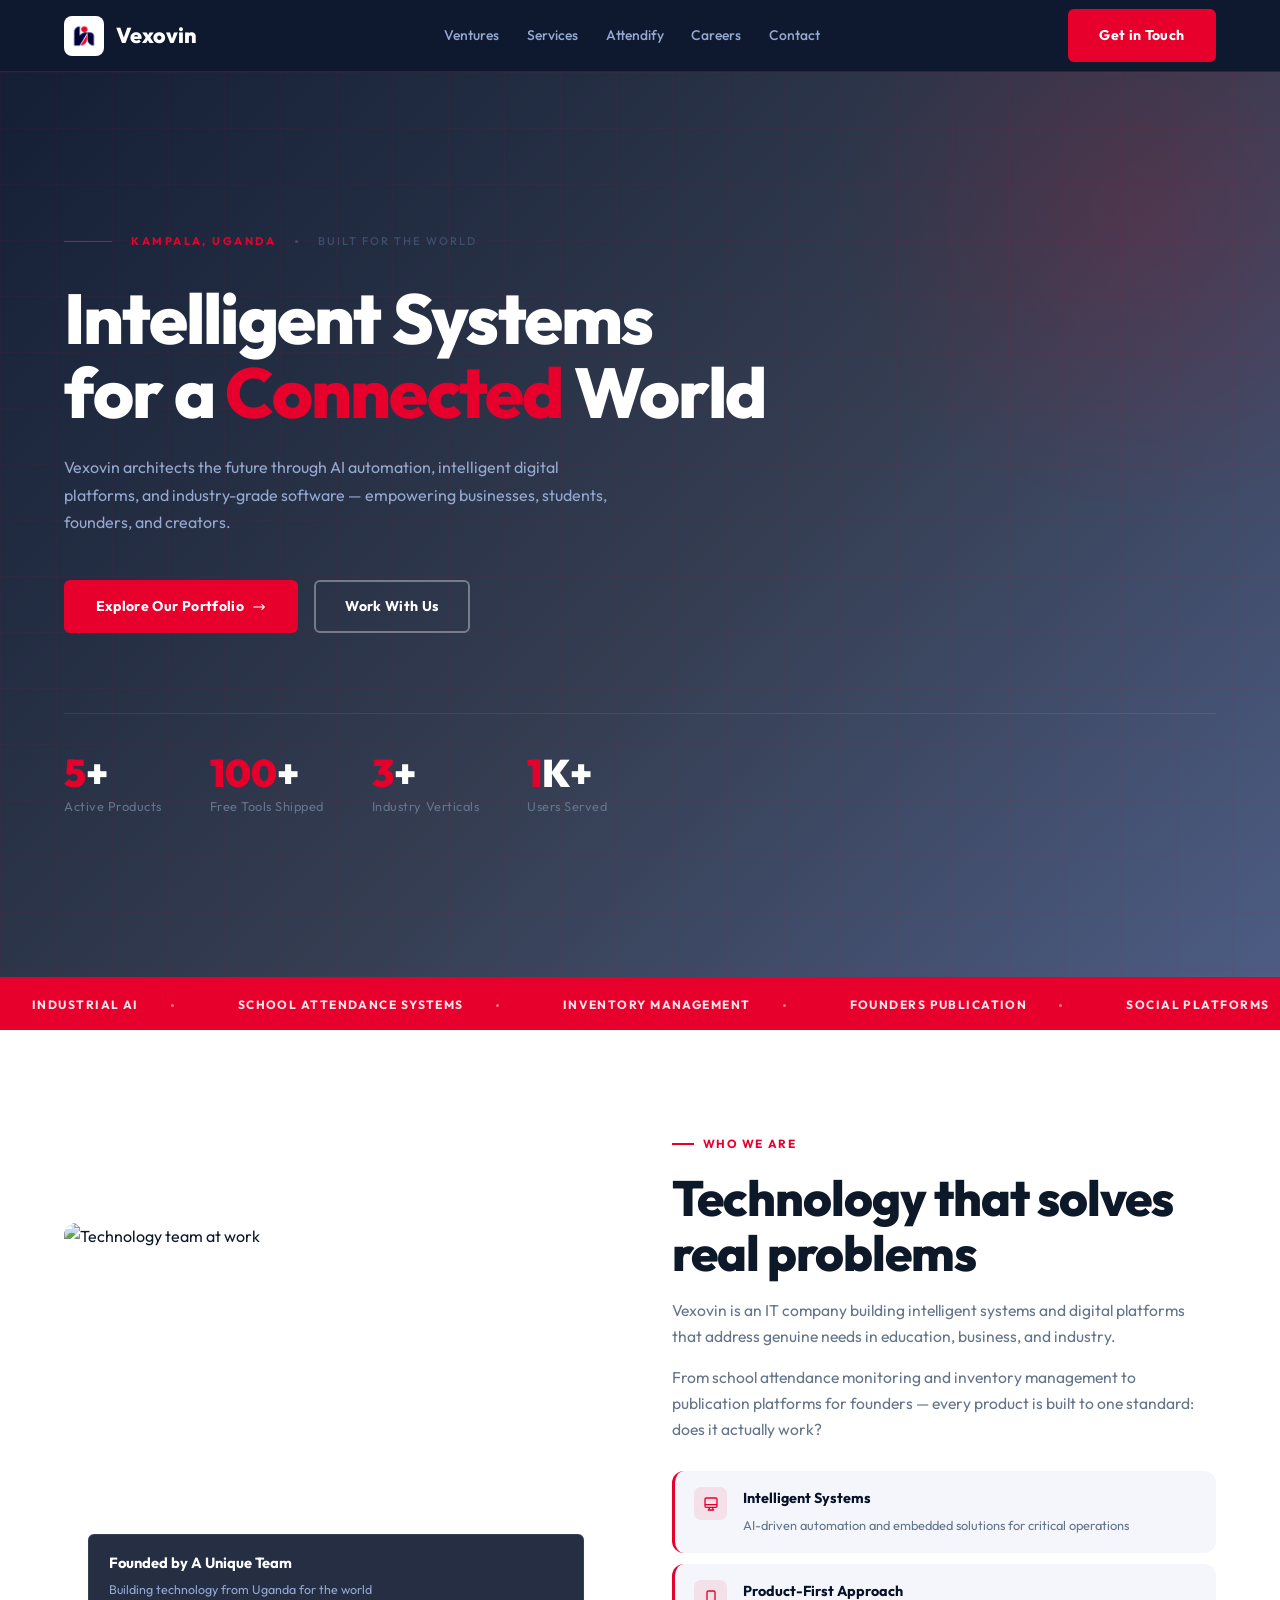
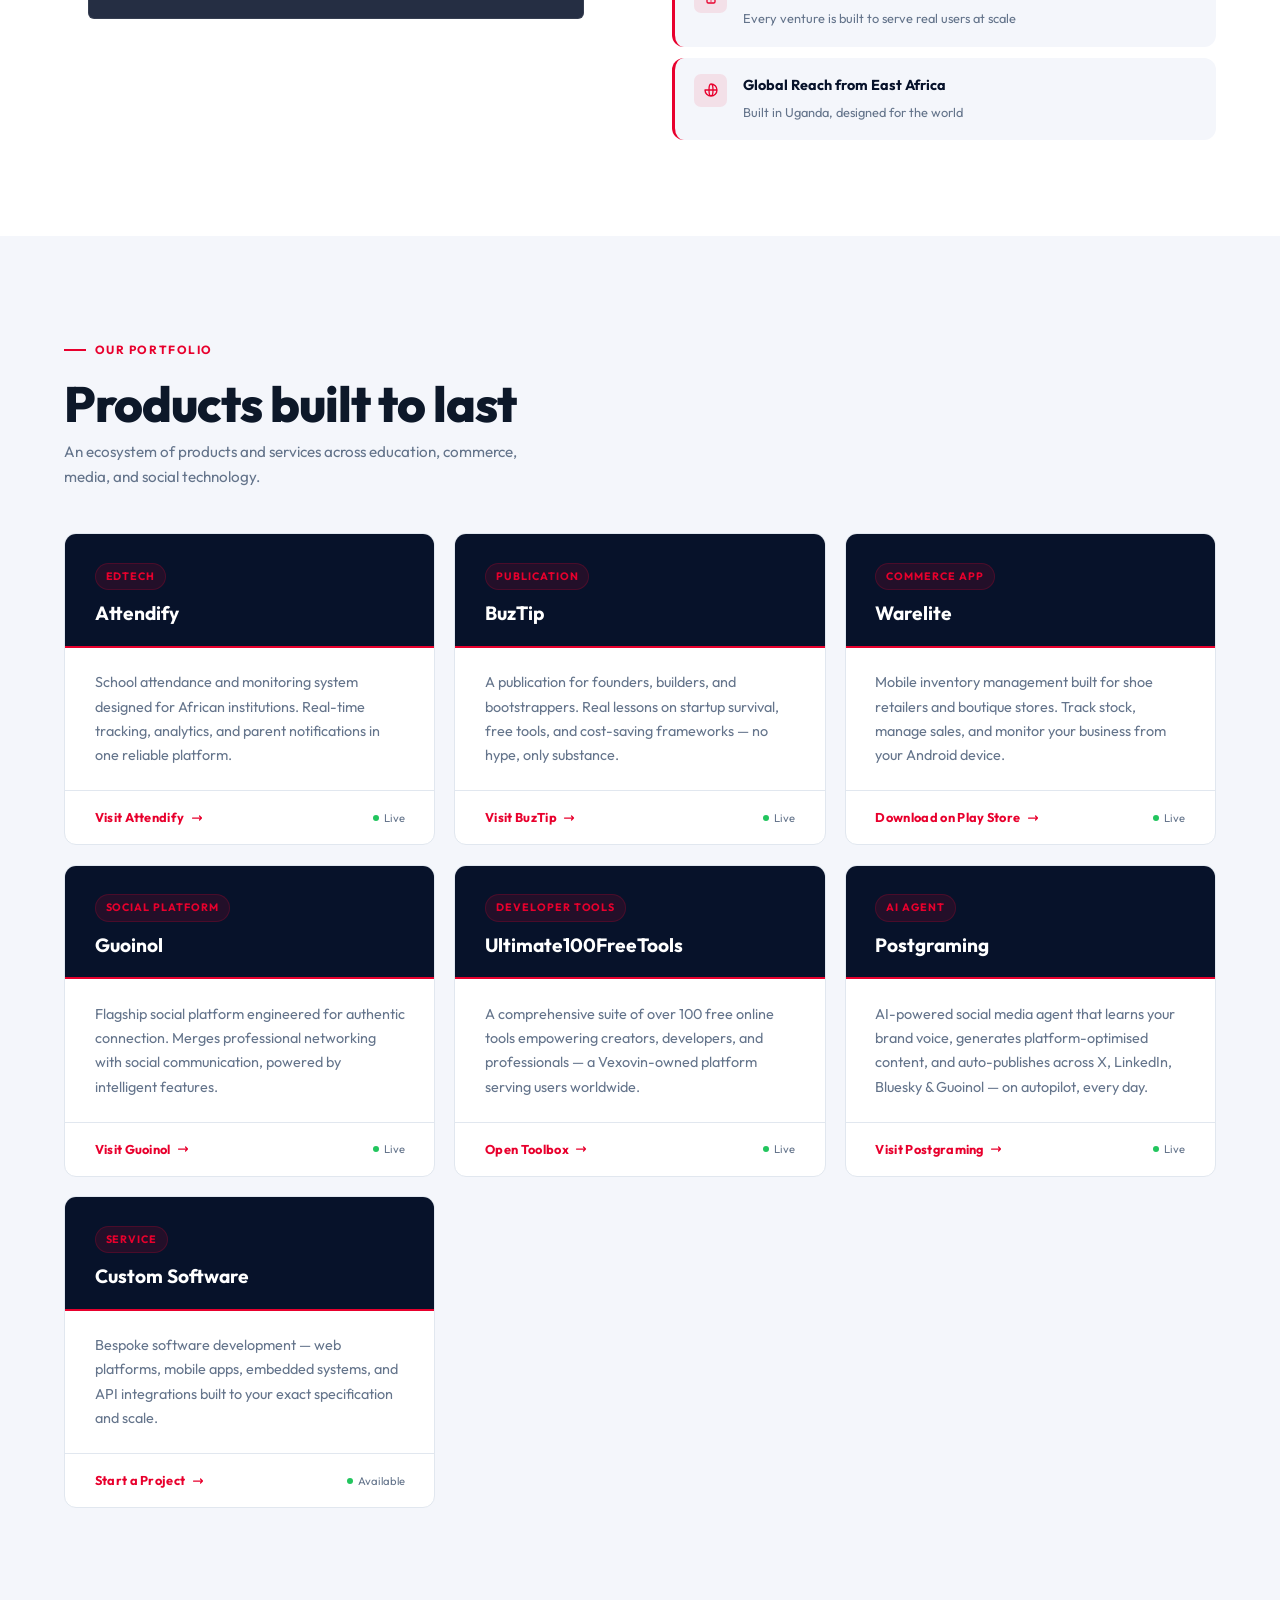
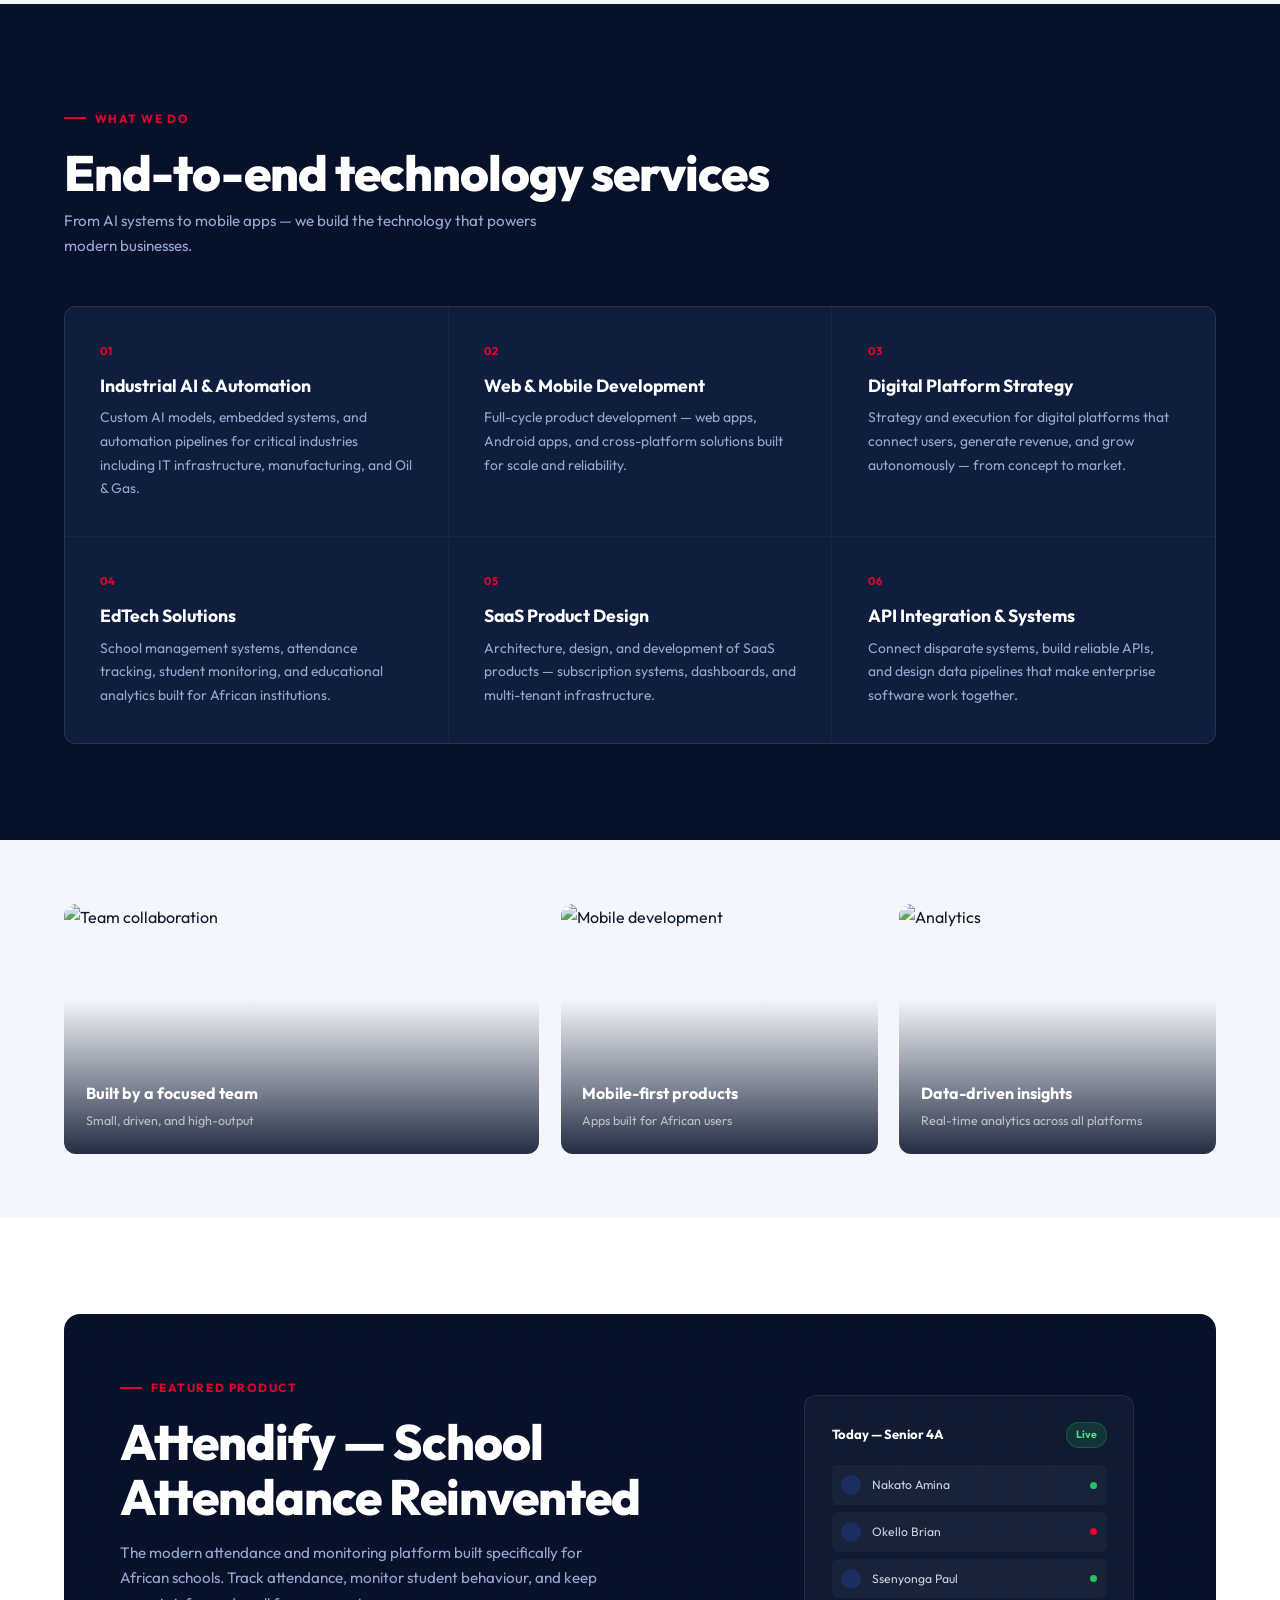
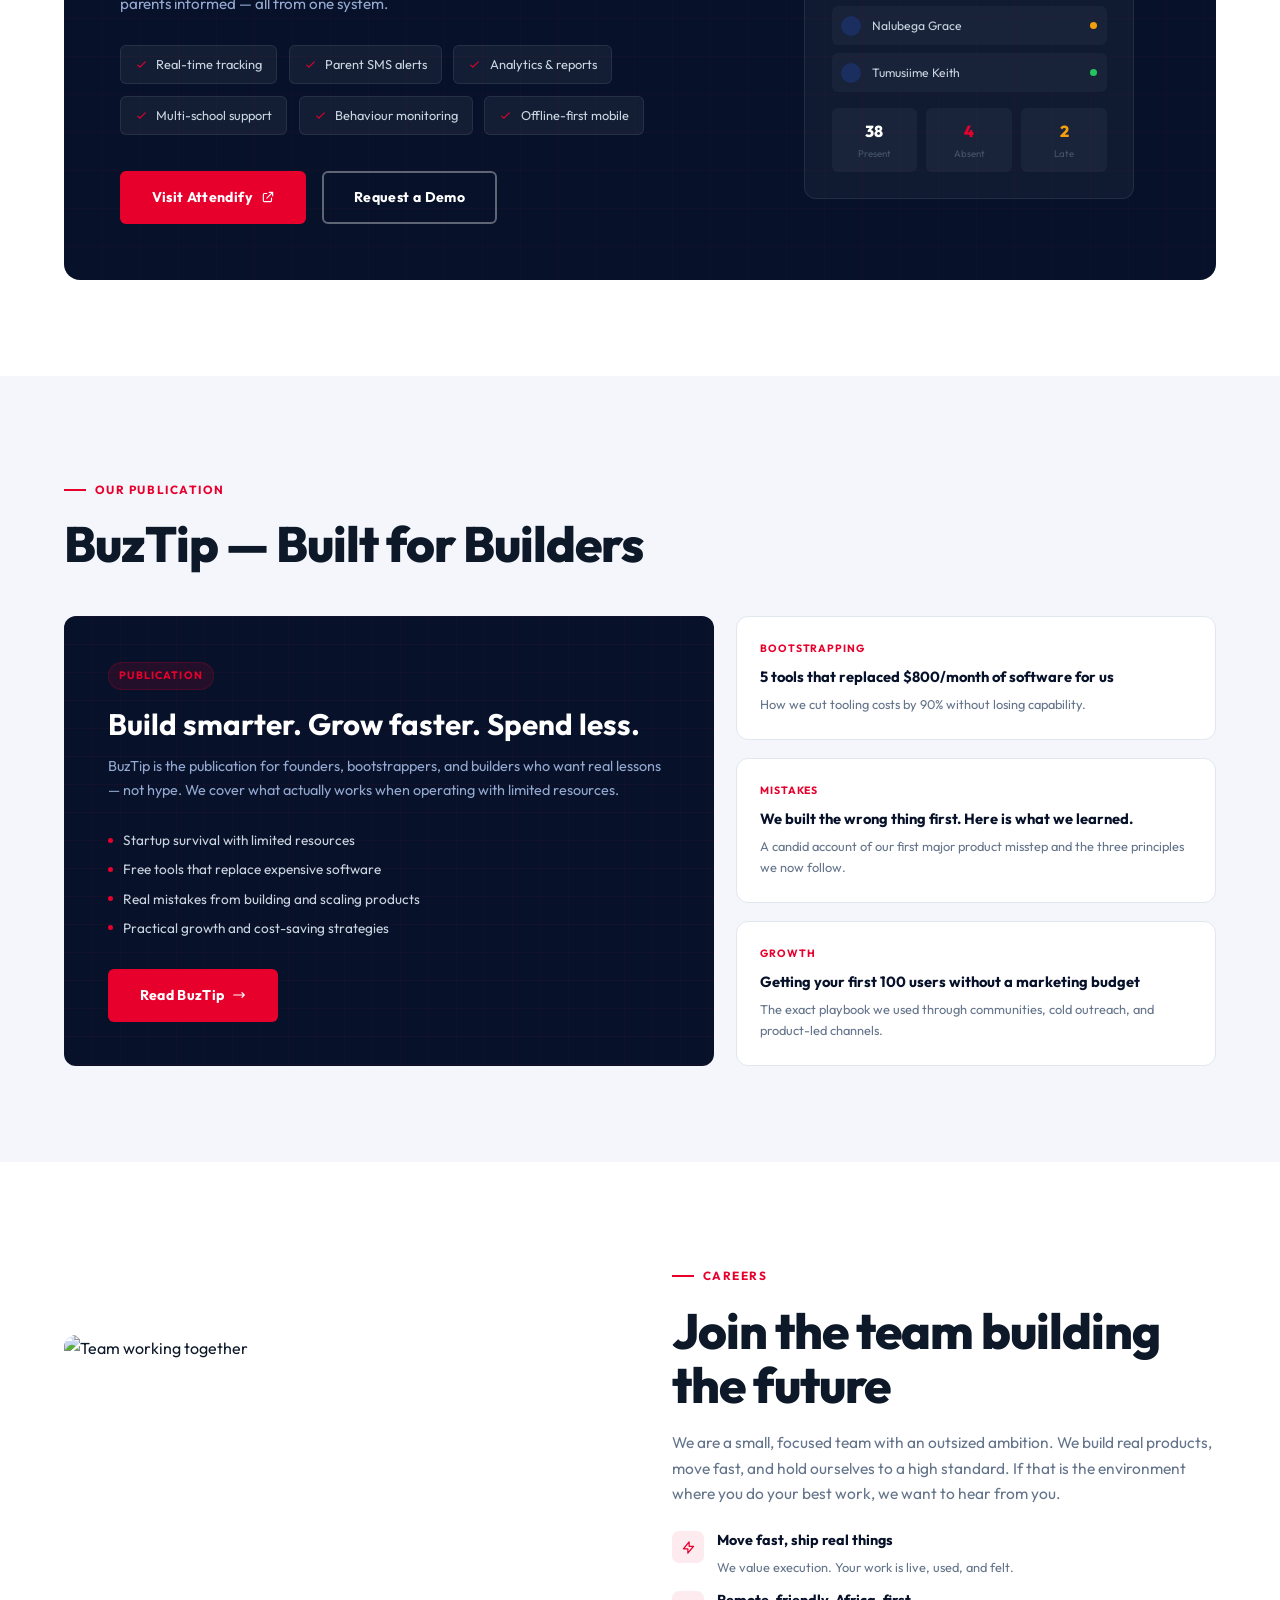
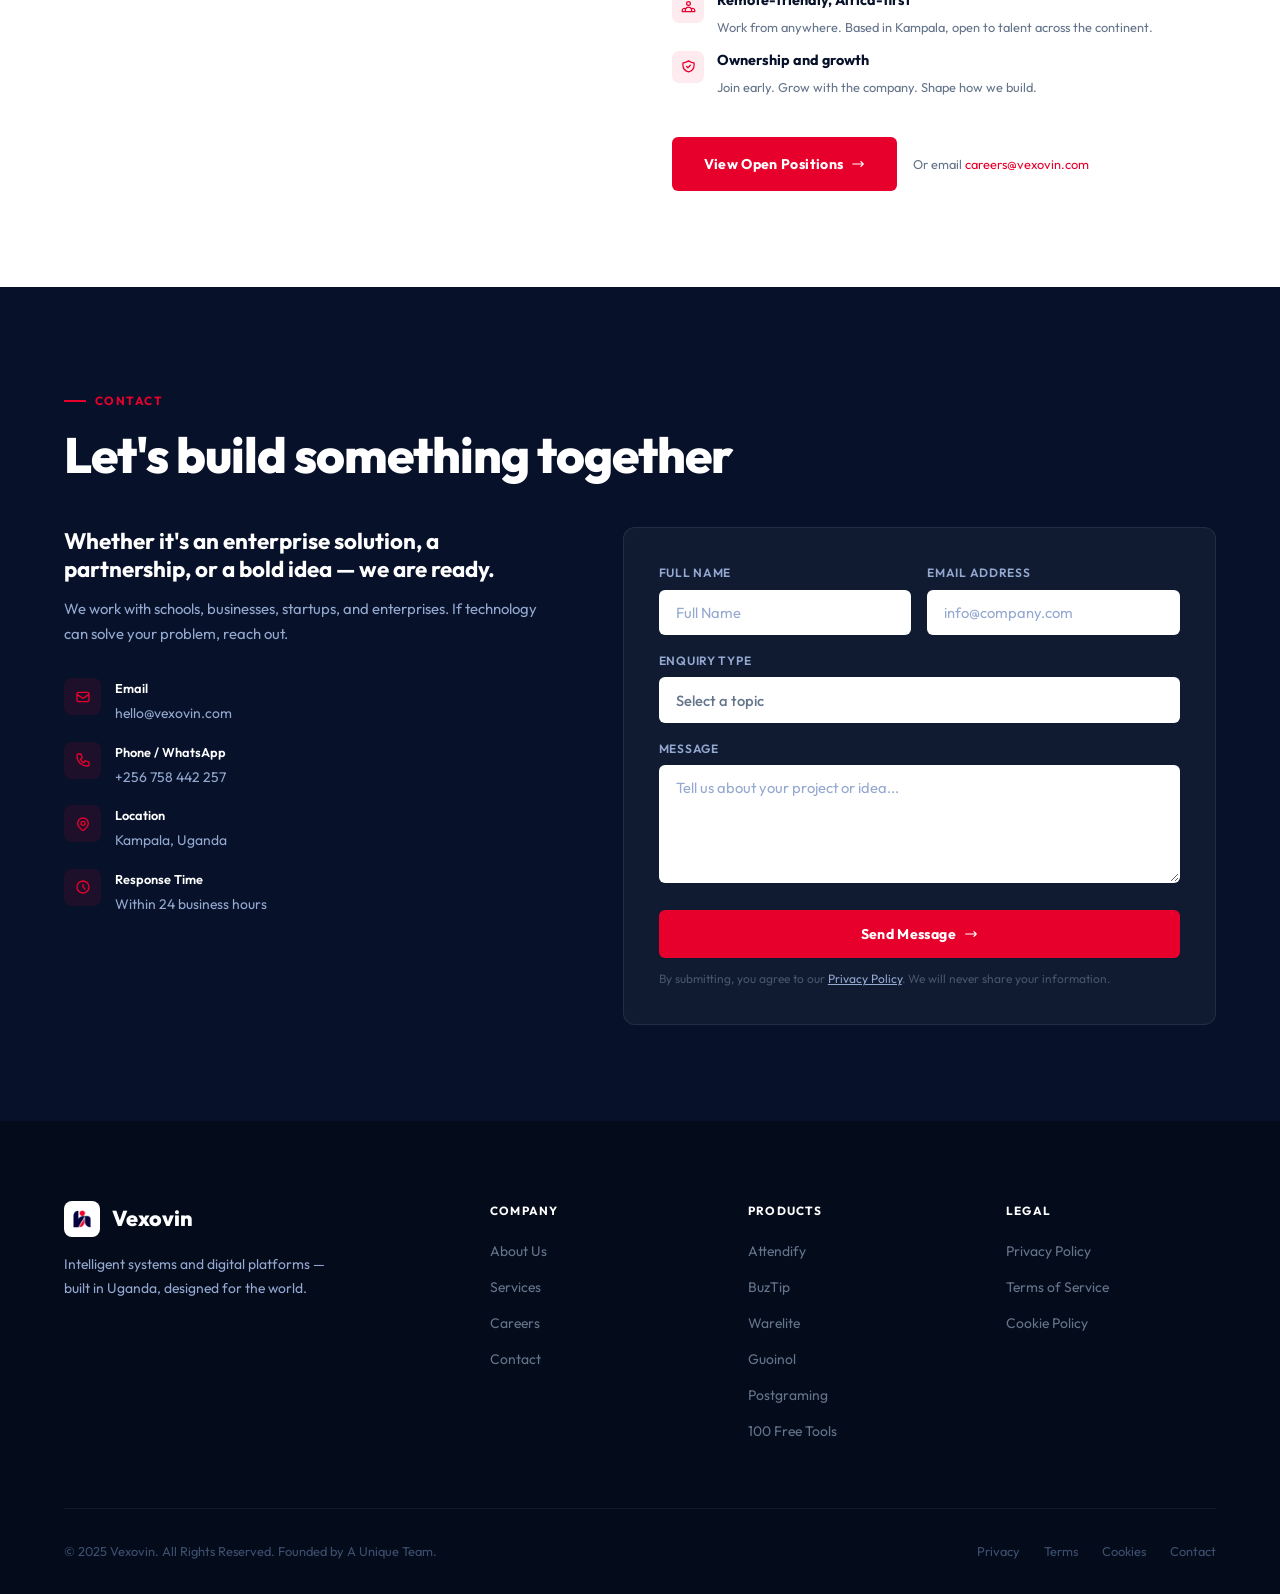
==== commit 3f3d9539: "ups" ====
--- a/index.html
+++ b/index.html
@@ -71,7 +71,6 @@
         .hdr { position:sticky; top:0; z-index:900; height:var(--hh); background:rgba(7,18,42,.97); backdrop-filter:blur(18px); -webkit-backdrop-filter:blur(18px); border-bottom:1px solid var(--bd); }
         .hdr-in { display:flex; align-items:center; justify-content:space-between; height:100%; }
 
-        /* Logo — white badge so icon always shows */
         .logo { display:flex; align-items:center; gap:.75rem; flex-shrink:0; }
         .logo-bg { background:#fff; border-radius:8px; padding:5px; display:flex; align-items:center; justify-content:center; }
         .logo-bg img { width:30px; height:30px; object-fit:contain; display:block; }
@@ -109,8 +108,14 @@
         .hero-grid { position:absolute; inset:0; z-index:1; background-image:linear-gradient(rgba(232,0,45,.05) 1px,transparent 1px),linear-gradient(90deg,rgba(232,0,45,.05) 1px,transparent 1px); background-size:56px 56px; }
         .hero-glow { position:absolute; top:-180px; right:-180px; width:640px; height:640px; border-radius:50%; background:radial-gradient(circle,rgba(232,0,45,.14) 0%,transparent 68%); z-index:1; pointer-events:none; }
         .hero .container { position:relative; z-index:2; padding-top:4rem; padding-bottom:4rem; }
-        .hero-eye { display:inline-flex; align-items:center; gap:.6rem; font-size:.74rem; font-weight:700; letter-spacing:.12em; text-transform:uppercase; color:var(--red); padding:.44rem 1rem; border-radius:100px; border:1px solid rgba(232,0,45,.3); background:rgba(232,0,45,.08); margin-bottom:2rem; }
-        .hero-eye span { width:6px; height:6px; border-radius:50%; background:var(--red); display:inline-block; }
+
+        /* HERO EYEBROW — typographic, no pill/card */
+        .hero-eye { display:flex; align-items:center; gap:1.2rem; margin-bottom:2rem; }
+        .hero-eye .eye-line { width:48px; height:1px; background:var(--red); flex-shrink:0; }
+        .hero-eye .eye-loc { font-size:.7rem; font-weight:700; letter-spacing:.22em; text-transform:uppercase; color:var(--red); }
+        .hero-eye .eye-div { width:3px; height:3px; border-radius:50%; background:#3D4F6E; flex-shrink:0; }
+        .hero-eye .eye-sub { font-size:.7rem; font-weight:500; letter-spacing:.18em; text-transform:uppercase; color:#3D4F6E; }
+
         .hero h1 em { font-style:normal; color:var(--red); }
         .hero-sub { max-width:570px; margin-top:1.5rem; color:#94A8D0; font-size:1rem; font-weight:400; line-height:1.7; }
         .hero-act { display:flex; flex-wrap:wrap; gap:1rem; margin-top:2.75rem; }
@@ -262,7 +267,6 @@
         .cd strong { display:block; color:#fff; font-size:.8rem; font-weight:600; }
         .cd span { color:#94A8D0; font-size:.87rem; }
 
-        /* Form inputs — clean & visible */
         .cfrm { background:rgba(255,255,255,.04); border:1px solid var(--bd); border-radius:var(--rl); padding:2.2rem; }
         .fg { margin-bottom:1rem; }
         .fg label { display:block; font-size:.75rem; font-weight:600; color:#94A8D0; letter-spacing:.06em; text-transform:uppercase; margin-bottom:.42rem; }
@@ -388,7 +392,15 @@
     <div class="hero-grid"></div>
     <div class="hero-glow"></div>
     <div class="container">
-        <div class="hero-eye"><span></span>Kampala, Uganda — Built for the World</div>
+
+        <!-- REDESIGNED EYEBROW: typographic, no pill/card -->
+        <div class="hero-eye">
+            <span class="eye-line"></span>
+            <span class="eye-loc">Kampala, Uganda</span>
+            <span class="eye-div"></span>
+            <span class="eye-sub">Built for the world</span>
+        </div>
+
         <h1>Intelligent Systems<br>for a <em>Connected</em> World</h1>
         <p class="hero-sub">Vexovin architects the future through AI automation, intelligent digital platforms, and industry-grade software — empowering businesses, students, founders, and creators.</p>
         <div class="hero-act">
@@ -640,13 +652,6 @@
             </div>
             <div class="fu">
                 <div class="cfrm" id="fwrap">
-                    <!--
-                        EMAIL SETUP (Formspree — free):
-                        1. Go to https://formspree.io and sign up
-                        2. Create a new form — copy your Form ID
-                        3. Replace YOUR_FORM_ID below with that ID
-                        Until then, the form will open your default email client as a fallback.
-                    -->
                     <form id="cform" action="https://formspree.io/f/YOUR_FORM_ID" method="POST">
                         <div class="frow">
                             <div class="fg"><label for="cn">Full Name</label><input type="text" id="cn" name="name" placeholder="Full Name" required></div>
@@ -705,7 +710,6 @@
 </footer>
 
 <script>
-    // DRAWER
     const hbtn = document.getElementById('hbtn');
     const drw  = document.getElementById('drw');
     const ovl  = document.getElementById('ovl');
@@ -715,7 +719,6 @@
     ovl.addEventListener('click', close);
     drw.querySelectorAll('a').forEach(a => a.addEventListener('click', close));
 
-    // SCROLL ANIMATIONS
     const obs = new IntersectionObserver((entries) => {
         entries.forEach(e => {
             if (e.isIntersecting) {
@@ -728,17 +731,15 @@
     }, { threshold: 0.07 });
     document.querySelectorAll('.fu').forEach(el => obs.observe(el));
 
-    // CONTACT FORM — Formspree with mailto fallback
-    const form   = document.getElementById('cform');
-    const fok    = document.getElementById('fok');
-    const sbtn   = document.getElementById('sbtn');
+    const form = document.getElementById('cform');
+    const fok  = document.getElementById('fok');
+    const sbtn = document.getElementById('sbtn');
 
     form.addEventListener('submit', async (e) => {
         e.preventDefault();
         const unconfigured = form.action.includes('YOUR_FORM_ID');
 
         if (unconfigured) {
-            // Mailto fallback until Formspree is configured
             const n = form.name.value, em = form.email.value, t = form.topic.value, m = form.message.value;
             window.location.href = `mailto:hello@vexovin.com?subject=${encodeURIComponent('Enquiry: ' + (t || 'General'))}&body=${encodeURIComponent('From: ' + n + '\nEmail: ' + em + '\n\n' + m)}`;
             return;
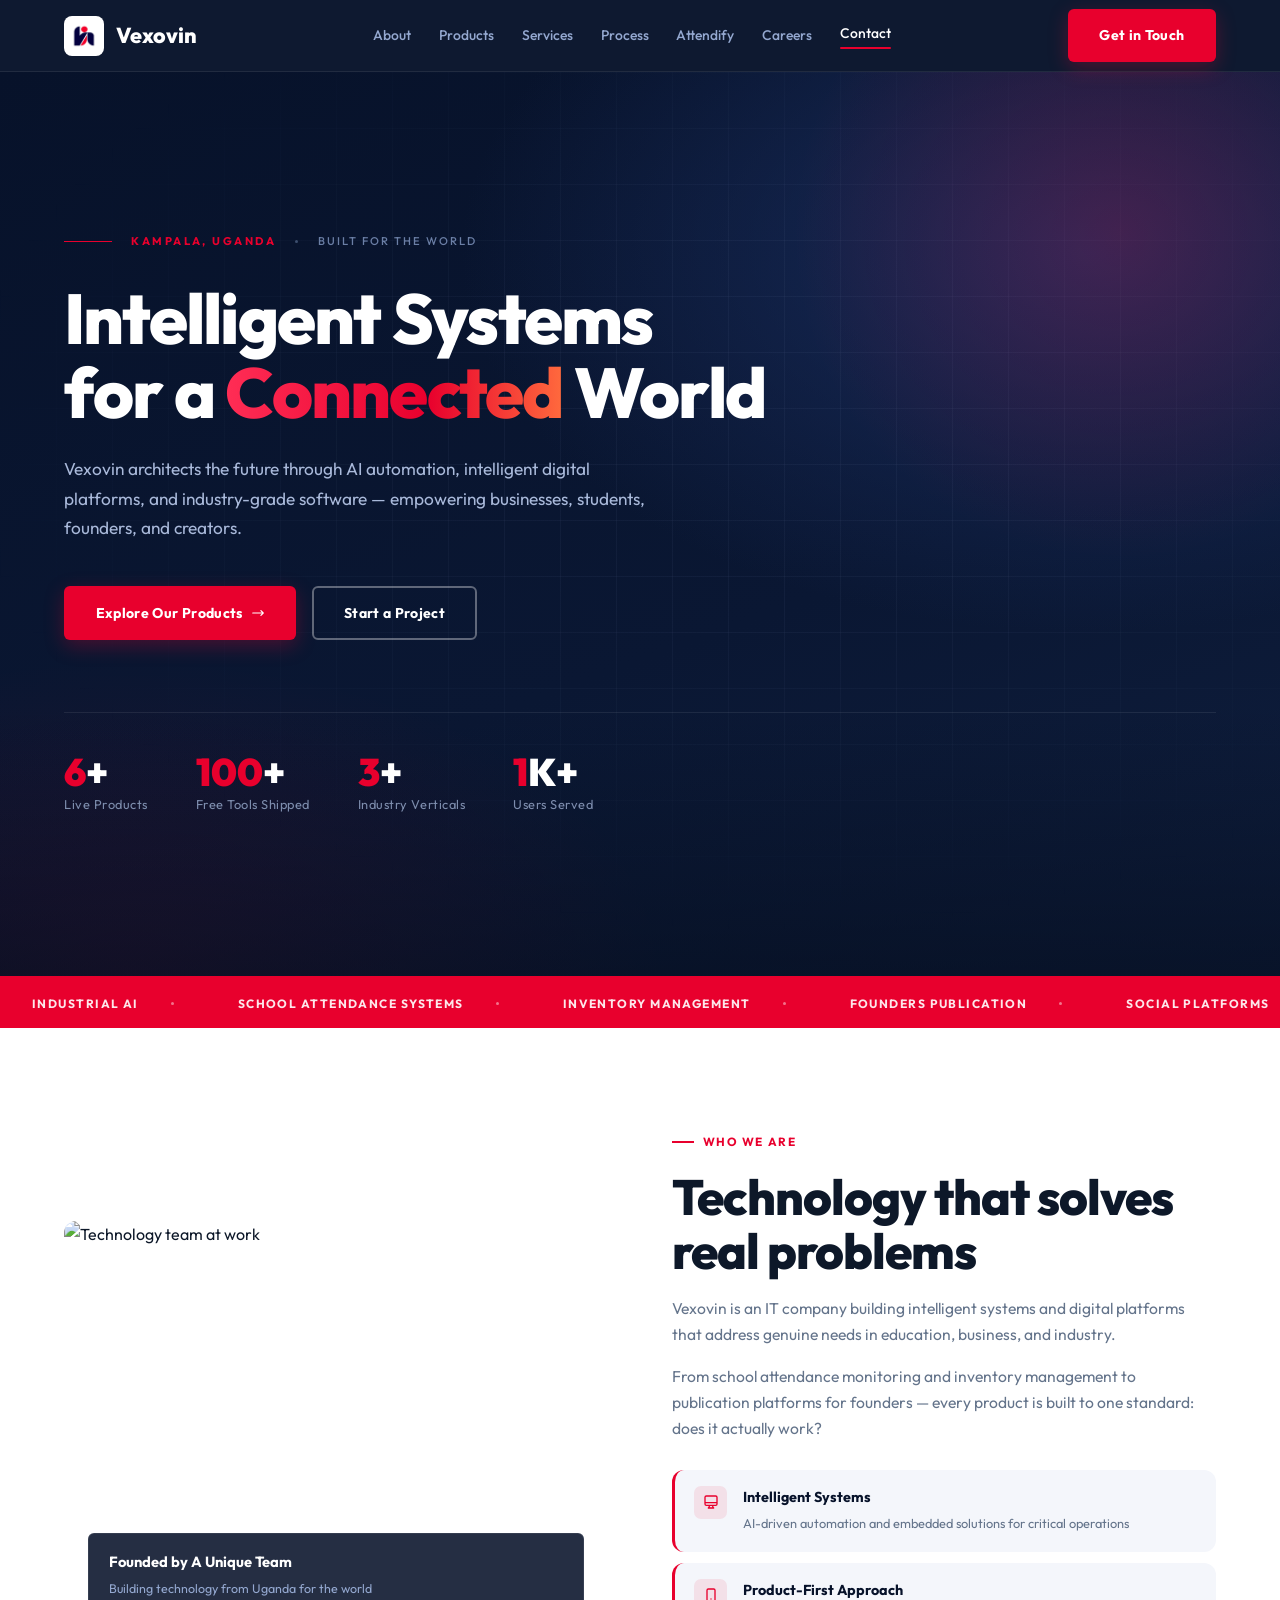
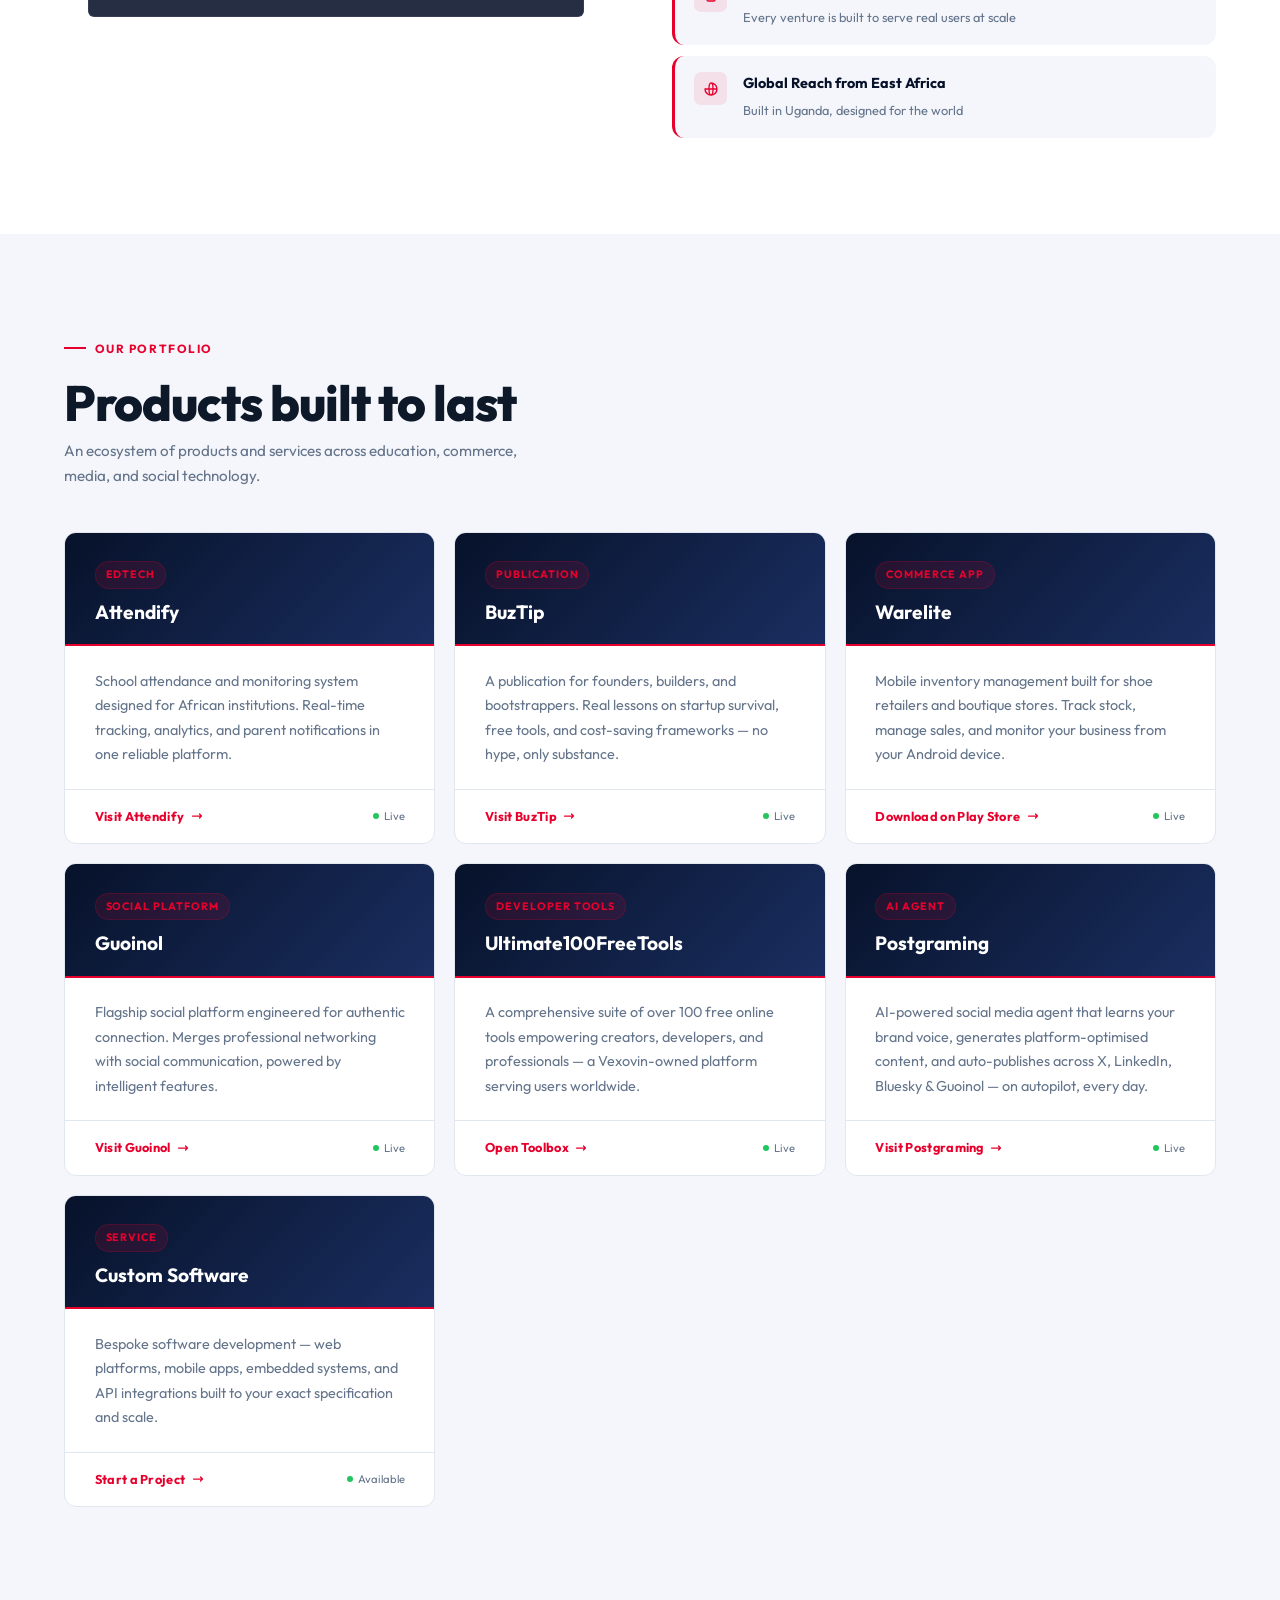
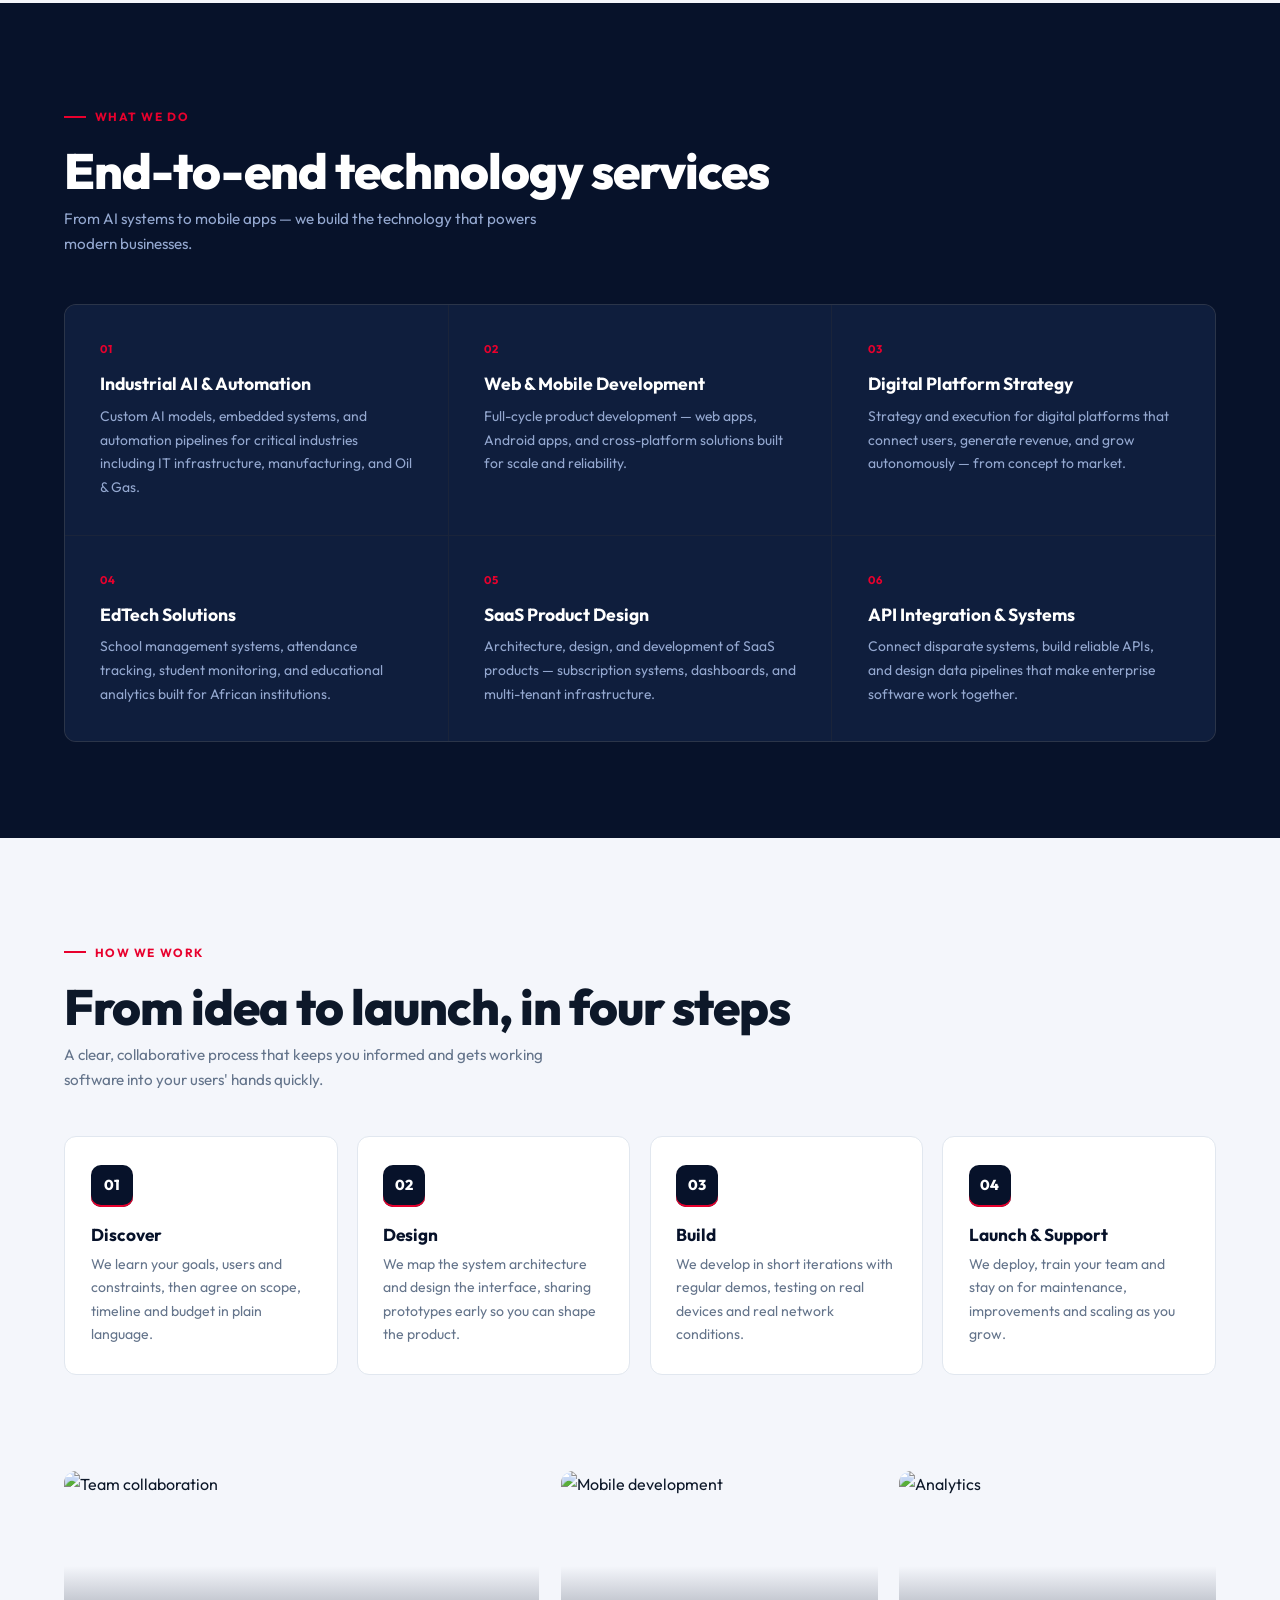
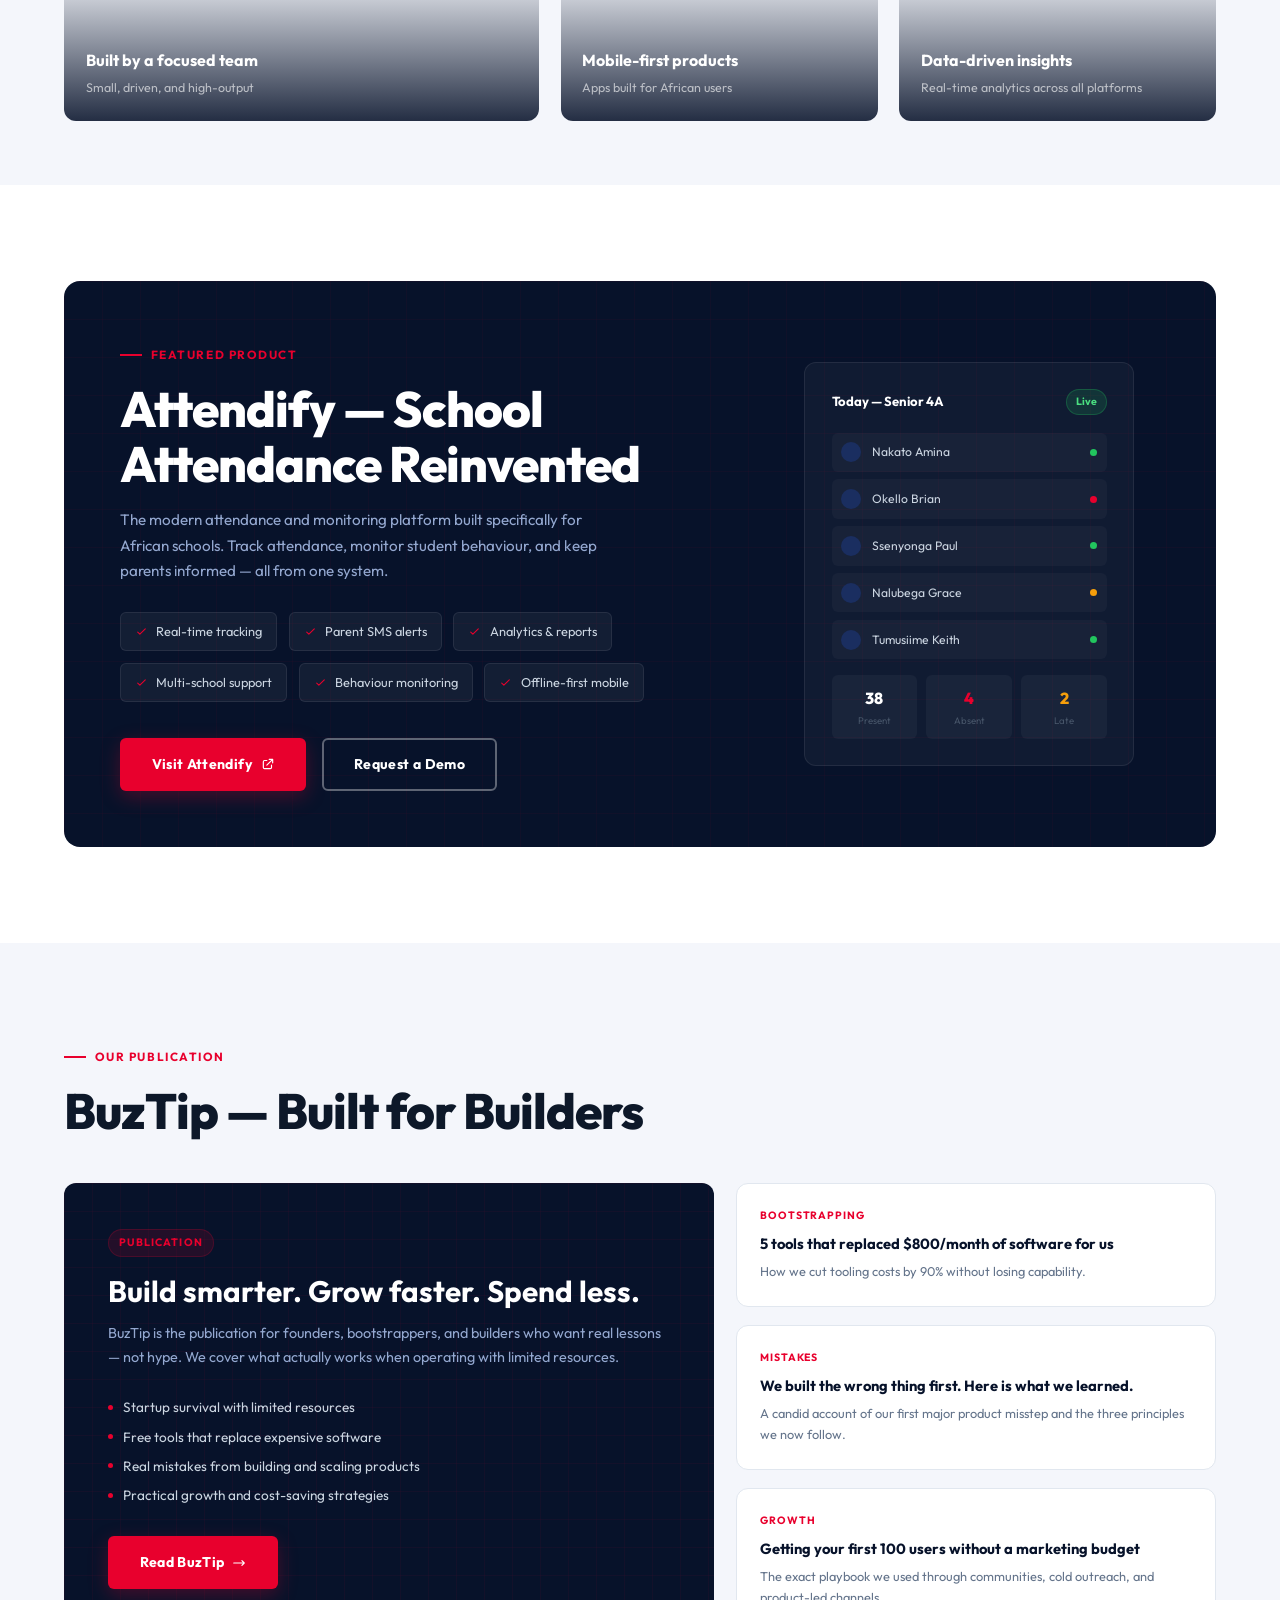
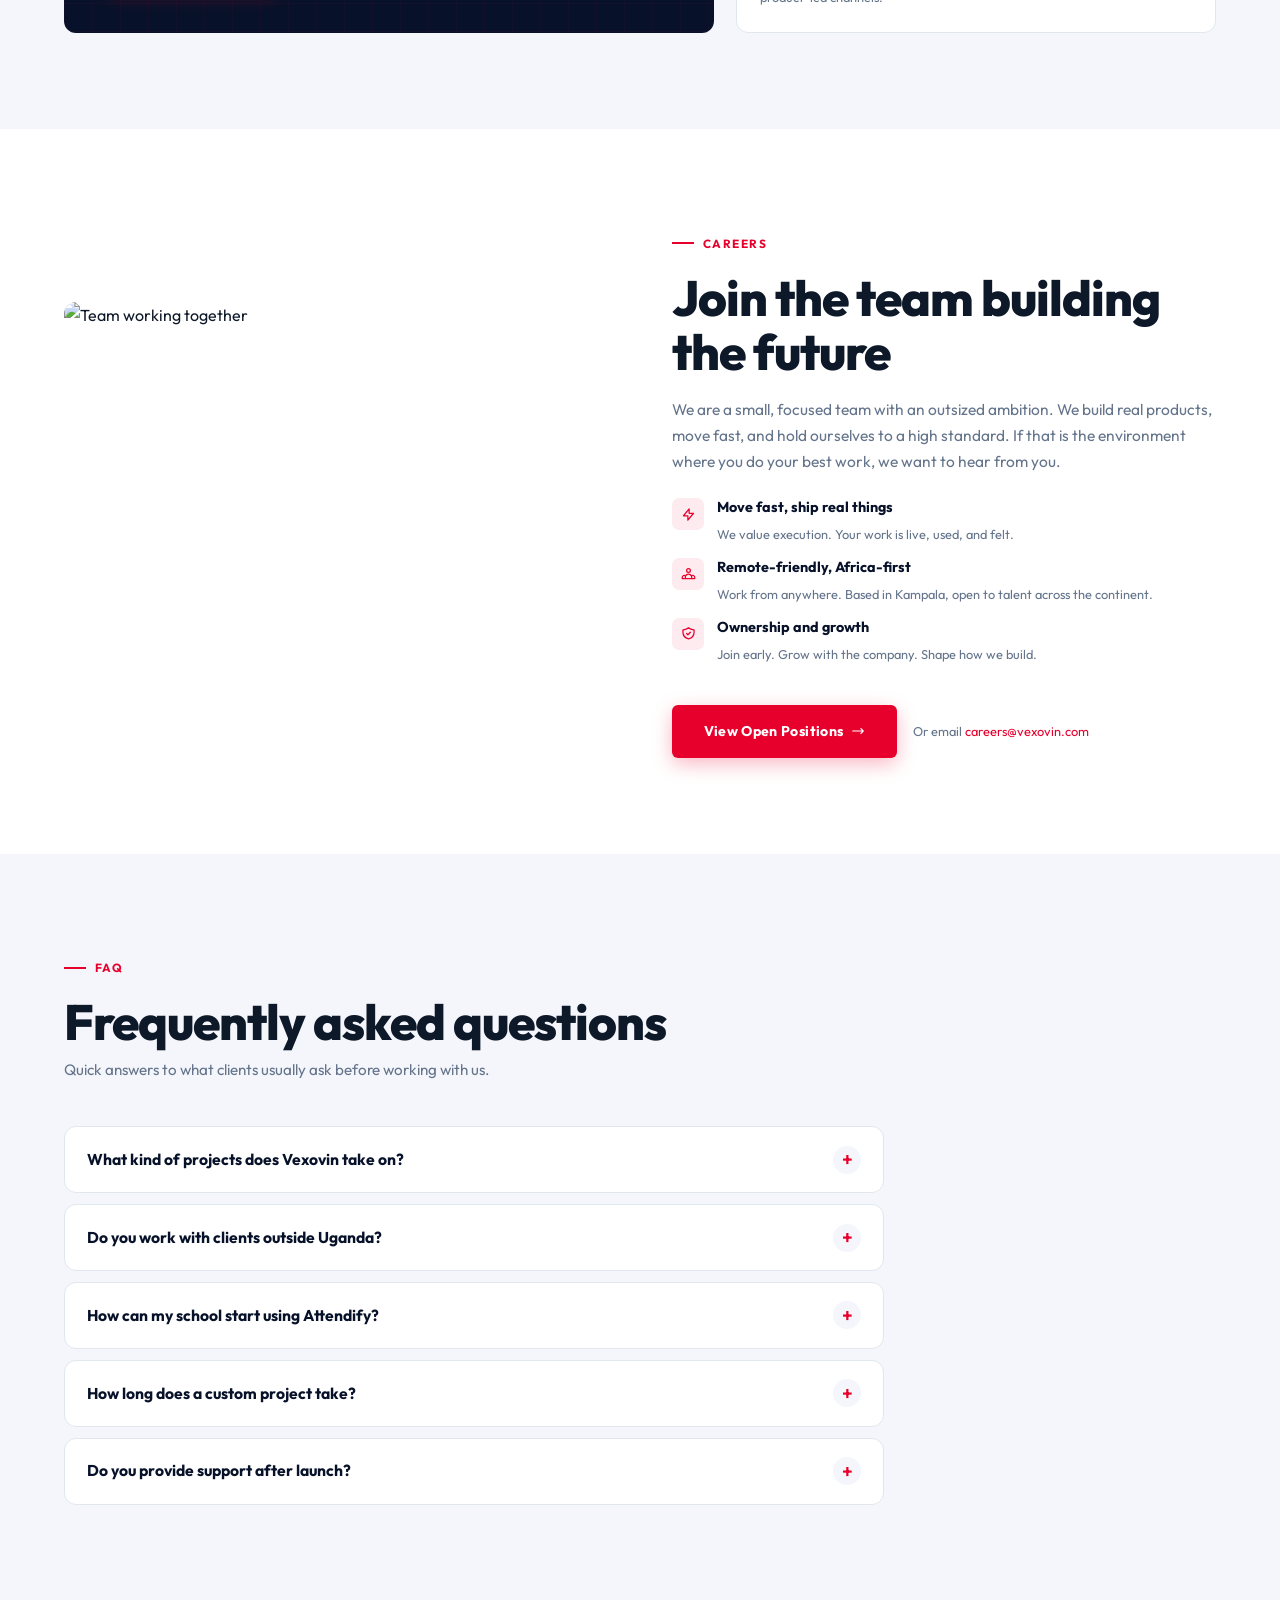
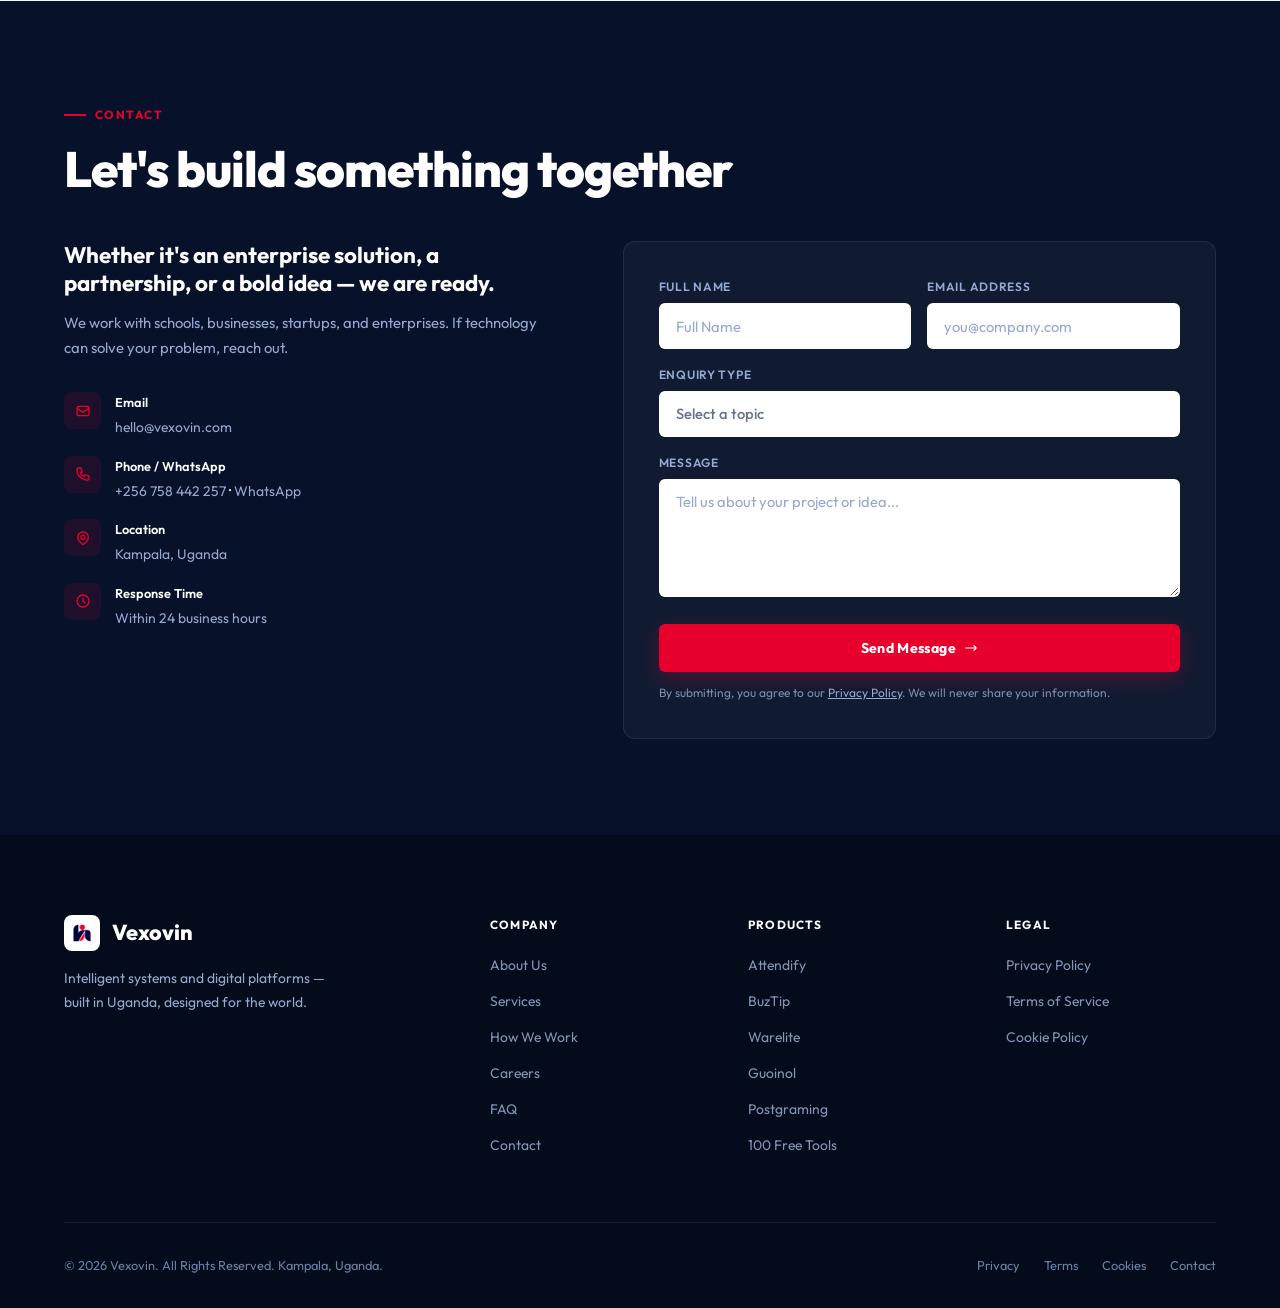
==== commit a9c760f7: "Refresh vexovin.com design, add Process and FAQ sections, improve mobile and SEO - Visual: CSS-only " ====
--- a/index.html
+++ b/index.html
@@ -5,8 +5,8 @@
     <meta name="viewport" content="width=device-width, initial-scale=1.0">
     <title>Vexovin | Intelligent Systems, AI Automation & Digital Platforms</title>
     <meta name="google-site-verification" content="m_bJuhwZ5jFjgT2-VVys0vHdRk5LwYMUuwNMGE22k9U" />
-    <meta name="description" content="Vexovin builds intelligent systems, AI automation, and digital platforms. Products include Attendify, BuzTip, Warelite, Guoinol, and Ultimate100FreeTools. Founded by Ssenkima Ashiraf.">
-    <meta name="keywords" content="Vexovin, Intelligent Systems, Industrial AI, Attendify, BuzTip, Warelite, Guoinol, Digital Platforms, Ssenkima Ashiraf">
+    <meta name="description" content="Vexovin is a Kampala-based technology company building intelligent systems, AI automation and digital platforms — including Attendify, BuzTip, Warelite, Guoinol, Postgraming and Ultimate100FreeTools.">
+    <meta name="keywords" content="Vexovin, Intelligent Systems, Industrial AI, Attendify, BuzTip, Warelite, Guoinol, Postgraming, Digital Platforms, Software Company Uganda, Ssenkima Ashiraf">
     <meta name="author" content="Ssenkima Ashiraf (Founder, Vexovin)">
     <link rel="canonical" href="https://vexovin.com/">
     <meta property="og:title" content="Vexovin | Intelligent Systems, AI Automation & Digital Platforms">
@@ -14,11 +14,30 @@
     <meta property="og:type" content="website">
     <meta property="og:url" content="https://vexovin.com">
     <meta property="og:image" content="https://vexovin.com/favicon.png">
+    <meta property="og:site_name" content="Vexovin">
+    <meta name="twitter:card" content="summary">
+    <meta name="twitter:title" content="Vexovin | Intelligent Systems, AI Automation & Digital Platforms">
+    <meta name="twitter:description" content="AI automation, intelligent digital platforms and industry-grade software — built in Uganda for the world.">
+    <meta name="theme-color" content="#07122A">
     <link rel="icon" type="image/png" href="favicon.png">
     <link rel="apple-touch-icon" href="favicon.png">
     <link rel="preconnect" href="https://fonts.googleapis.com">
     <link rel="preconnect" href="https://fonts.gstatic.com" crossorigin>
-    <link href="https://fonts.googleapis.com/css2?family=Outfit:wght@300;400;500;600;700;800;900&display=swap" rel="stylesheet">
+    <link href="https://fonts.googleapis.com/css2?family=Outfit:wght@400;500;600;700;800;900&display=swap" rel="stylesheet">
+    <script type="application/ld+json">
+    {
+        "@context": "https://schema.org",
+        "@type": "Organization",
+        "name": "Vexovin",
+        "url": "https://vexovin.com/",
+        "logo": "https://vexovin.com/favicon.png",
+        "email": "hello@vexovin.com",
+        "telephone": "+256758442257",
+        "address": { "@type": "PostalAddress", "addressLocality": "Kampala", "addressCountry": "UG" },
+        "founder": { "@type": "Person", "name": "Ssenkima Ashiraf" },
+        "sameAs": ["https://attendify.site/", "https://buztip.uk/", "https://www.guoinol.com/", "https://www.postgraming.live/"]
+    }
+    </script>
 
     <style>
         :root {
@@ -50,7 +69,7 @@
         h2 { font-size:clamp(1.9rem,4vw,3.1rem); font-weight:800; line-height:1.1; letter-spacing:-0.02em; }
         h3 { font-size:clamp(1.1rem,2vw,1.4rem); font-weight:700; line-height:1.25; }
         .container { width:90%; max-width:1200px; margin:0 auto; }
-        section { padding:6rem 0; }
+        section { padding:4.5rem 0; }
 
         /* LABEL */
         .lbl { display:inline-flex; align-items:center; gap:.55rem; font-size:.74rem; font-weight:700; letter-spacing:.13em; text-transform:uppercase; color:var(--red); margin-bottom:1.1rem; }
@@ -60,8 +79,9 @@
         .btn { display:inline-flex; align-items:center; gap:.5rem; padding:.82rem 1.85rem; font-size:.88rem; font-weight:700; letter-spacing:.025em; border-radius:var(--r); border:2px solid transparent; transition:all .22s ease; white-space:nowrap; cursor:pointer; }
         .btn:hover { transform:translateY(-2px); }
         .btn svg { width:14px; height:14px; flex-shrink:0; }
-        .btn-red { background:var(--red); color:#fff; }
-        .btn-red:hover { background:var(--rdk); }
+        .btn-red { background:var(--red); color:#fff; box-shadow:0 6px 20px rgba(232,0,45,.28); }
+        .btn-red:hover { background:var(--rdk); box-shadow:0 10px 26px rgba(232,0,45,.36); }
+        .btn:focus-visible, a:focus-visible, button:focus-visible { outline:2px solid var(--red); outline-offset:3px; }
         .btn-ghost { background:transparent; color:#fff; border-color:rgba(255,255,255,.35); }
         .btn-ghost:hover { border-color:#fff; background:rgba(255,255,255,.07); }
         .btn-outline { background:transparent; color:var(--navy); border-color:var(--navy); }
@@ -69,6 +89,8 @@
 
         /* HEADER */
         .hdr { position:sticky; top:0; z-index:900; height:var(--hh); background:rgba(7,18,42,.97); backdrop-filter:blur(18px); -webkit-backdrop-filter:blur(18px); border-bottom:1px solid var(--bd); }
+        .hdr { transition:box-shadow .25s; }
+        .hdr.scrolled { box-shadow:0 8px 30px rgba(0,0,0,.28); }
         .hdr-in { display:flex; align-items:center; justify-content:space-between; height:100%; }
 
         .logo { display:flex; align-items:center; gap:.75rem; flex-shrink:0; }
@@ -79,6 +101,8 @@
         .dnav { display:none; align-items:center; gap:.1rem; }
         .dnav a { color:#94A8D0; font-size:.87rem; font-weight:500; padding:.44rem .82rem; border-radius:var(--r); transition:color .2s,background .2s; }
         .dnav a:hover { color:#fff; background:rgba(255,255,255,.07); }
+        .dnav a.act { color:#fff; }
+        .dnav a.act::after { content:''; display:block; height:2px; background:var(--red); border-radius:2px; margin-top:2px; }
         .hcta { display:none; }
 
         .hbtn { width:44px; height:44px; background:none; border:none; display:flex; flex-direction:column; align-items:center; justify-content:center; gap:5px; padding:.5rem; }
@@ -103,26 +127,28 @@
 
         /* HERO */
         .hero { position:relative; overflow:hidden; color:#fff; min-height:calc(100svh - var(--hh)); display:flex; align-items:center; }
-        .hero-bg { position:absolute; inset:0; background:url('https://images.unsplash.com/photo-1558494949-ef010cbdcc31?auto=format&fit=crop&w=1600&q=80') center/cover no-repeat; }
-        .hero-bg::after { content:''; position:absolute; inset:0; background:linear-gradient(135deg,rgba(7,18,42,.95) 0%,rgba(7,18,42,.82) 55%,rgba(26,46,96,.78) 100%); }
-        .hero-grid { position:absolute; inset:0; z-index:1; background-image:linear-gradient(rgba(232,0,45,.05) 1px,transparent 1px),linear-gradient(90deg,rgba(232,0,45,.05) 1px,transparent 1px); background-size:56px 56px; }
-        .hero-glow { position:absolute; top:-180px; right:-180px; width:640px; height:640px; border-radius:50%; background:radial-gradient(circle,rgba(232,0,45,.14) 0%,transparent 68%); z-index:1; pointer-events:none; }
+        .hero-bg { position:absolute; inset:0; background:radial-gradient(ellipse 70% 60% at 85% 20%,rgba(26,46,96,.9) 0%,transparent 70%),radial-gradient(ellipse 60% 50% at 10% 100%,rgba(232,0,45,.12) 0%,transparent 70%),linear-gradient(160deg,#07122A 0%,#0A1733 60%,#0F1E3D 100%); }
+        .hero-bg::after { content:''; position:absolute; inset:0; background:linear-gradient(180deg,transparent 70%,rgba(4,12,28,.6) 100%); }
+        .hero-grid { position:absolute; inset:0; z-index:1; background-image:linear-gradient(rgba(148,168,208,.06) 1px,transparent 1px),linear-gradient(90deg,rgba(148,168,208,.06) 1px,transparent 1px); background-size:56px 56px; -webkit-mask-image:radial-gradient(ellipse 80% 70% at 60% 40%,#000 30%,transparent 80%); mask-image:radial-gradient(ellipse 80% 70% at 60% 40%,#000 30%,transparent 80%); }
+        .hero-glow { position:absolute; top:-180px; right:-180px; width:680px; height:680px; border-radius:50%; background:radial-gradient(circle,rgba(232,0,45,.2) 0%,transparent 68%); z-index:1; pointer-events:none; animation:glow 9s ease-in-out infinite alternate; }
+        @keyframes glow { from{transform:translate(0,0) scale(1)} to{transform:translate(-60px,40px) scale(1.12)} }
         .hero .container { position:relative; z-index:2; padding-top:4rem; padding-bottom:4rem; }
 
         /* HERO EYEBROW — typographic, no pill/card */
-        .hero-eye { display:flex; align-items:center; gap:1.2rem; margin-bottom:2rem; }
+        .hero-eye { display:flex; flex-wrap:wrap; align-items:center; gap:.6rem 1.2rem; margin-bottom:2rem; }
+        .hero-eye span { white-space:nowrap; }
         .hero-eye .eye-line { width:48px; height:1px; background:var(--red); flex-shrink:0; }
         .hero-eye .eye-loc { font-size:.7rem; font-weight:700; letter-spacing:.22em; text-transform:uppercase; color:var(--red); }
         .hero-eye .eye-div { width:3px; height:3px; border-radius:50%; background:#3D4F6E; flex-shrink:0; }
-        .hero-eye .eye-sub { font-size:.7rem; font-weight:500; letter-spacing:.18em; text-transform:uppercase; color:#3D4F6E; }
-
-        .hero h1 em { font-style:normal; color:var(--red); }
-        .hero-sub { max-width:570px; margin-top:1.5rem; color:#94A8D0; font-size:1rem; font-weight:400; line-height:1.7; }
+        .hero-eye .eye-sub { font-size:.7rem; font-weight:500; letter-spacing:.18em; text-transform:uppercase; color:#6B7FA6; }
+
+        .hero h1 em { font-style:normal; background:linear-gradient(90deg,#FF2D55,#E8002D 60%,#FF6A3D); -webkit-background-clip:text; background-clip:text; color:transparent; }
+        .hero-sub { max-width:600px; margin-top:1.5rem; color:#A9B9DA; font-size:1.08rem; font-weight:400; line-height:1.7; }
         .hero-act { display:flex; flex-wrap:wrap; gap:1rem; margin-top:2.75rem; }
-        .hero-stats { display:flex; flex-wrap:wrap; gap:3rem; margin-top:5rem; padding-top:2.5rem; border-top:1px solid var(--bd); }
+        .hero-stats { display:grid; grid-template-columns:repeat(2,1fr); gap:2rem 3rem; margin-top:4.5rem; padding-top:2.5rem; border-top:1px solid var(--bd); }
         .hst-n { font-size:2.4rem; font-weight:900; color:#fff; line-height:1; }
         .hst-n em { color:var(--red); font-style:normal; }
-        .hst-l { color:#64748B; font-size:.8rem; letter-spacing:.04em; margin-top:.2rem; }
+        .hst-l { color:#7D8DAD; font-size:.8rem; letter-spacing:.04em; margin-top:.2rem; }
 
         /* TICKER */
         .ticker { background:var(--red); overflow:hidden; padding:.82rem 0; white-space:nowrap; }
@@ -134,7 +160,7 @@
 
         /* ABOUT */
         .about-grid { display:grid; gap:4rem; align-items:center; }
-        .about-img { border-radius:var(--rl); overflow:hidden; height:420px; position:relative; }
+        .about-img { border-radius:var(--rl); overflow:hidden; height:320px; position:relative; }
         .about-img img { width:100%; height:100%; object-fit:cover; }
         .about-badge { position:absolute; bottom:1.5rem; left:1.5rem; right:1.5rem; background:rgba(7,18,42,.88); backdrop-filter:blur(10px); border:1px solid var(--bd); border-radius:var(--r); padding:1rem 1.25rem; color:#fff; }
         .about-badge strong { display:block; font-weight:700; font-size:.92rem; }
@@ -155,7 +181,7 @@
         .vgrid { display:grid; gap:1.2rem; }
         .vc { background:#fff; border-radius:var(--rl); border:1px solid var(--bl); overflow:hidden; display:flex; flex-direction:column; transition:transform .22s,box-shadow .22s,border-color .22s; }
         .vc:hover { transform:translateY(-5px); box-shadow:0 16px 36px rgba(7,18,42,.09); border-color:rgba(232,0,45,.25); }
-        .vc-h { background:var(--navy); padding:1.65rem 1.85rem 1.4rem; position:relative; }
+        .vc-h { background:linear-gradient(135deg,var(--navy) 0%,var(--nlit) 100%); padding:1.65rem 1.85rem 1.4rem; position:relative; }
         .vc-h::after { content:''; position:absolute; bottom:0; left:0; right:0; height:2px; background:var(--red); }
         .vtag { display:inline-block; font-size:.67rem; font-weight:700; letter-spacing:.09em; text-transform:uppercase; color:var(--red); background:rgba(232,0,45,.12); padding:.24rem .62rem; border-radius:100px; border:1px solid rgba(232,0,45,.2); margin-bottom:.7rem; }
         .vc-h h3 { color:#fff; font-size:1.2rem; }
@@ -175,7 +201,9 @@
         .sec-dk .sh h2 { color:#fff; }
         .sec-dk .sh p { color:#94A8D0; }
         .sgrid { display:grid; gap:1px; background:var(--bd); border:1px solid var(--bd); border-radius:var(--rl); overflow:hidden; margin-top:3rem; }
-        .svc { background:var(--nmid); padding:2.2rem; transition:background .22s; }
+        .svc { background:var(--nmid); padding:2.2rem; transition:background .22s; position:relative; }
+        .svc::before { content:''; position:absolute; left:0; top:0; height:2px; width:0; background:var(--red); transition:width .35s ease; }
+        .svc:hover::before { width:100%; }
         .svc:hover { background:var(--nlit); }
         .svc-n { font-size:.7rem; font-weight:700; color:var(--red); letter-spacing:.1em; margin-bottom:.9rem; }
         .svc h3 { color:#fff; margin-bottom:.6rem; font-size:1.1rem; }
@@ -184,7 +212,7 @@
         /* ATTENDIFY */
         .att-wrap { background:var(--navy); border-radius:16px; overflow:hidden; display:grid; position:relative; }
         .att-wrap::before { content:''; position:absolute; inset:0; background-image:linear-gradient(rgba(232,0,45,.04) 1px,transparent 1px),linear-gradient(90deg,rgba(232,0,45,.04) 1px,transparent 1px); background-size:38px 38px; }
-        .att-c { padding:3.5rem; position:relative; z-index:1; }
+        .att-c { padding:2.25rem 1.5rem; position:relative; z-index:1; }
         .att-c .lbl { color:var(--red); }
         .att-c .lbl::before { background:var(--red); }
         .att-c h2 { color:#fff; margin-bottom:1rem; }
@@ -220,7 +248,7 @@
 
         /* BUZTIP */
         .buz-grid { display:grid; gap:1.35rem; }
-        .buz-m { background:var(--navy); border-radius:var(--rl); padding:2.75rem; color:#fff; display:flex; flex-direction:column; justify-content:space-between; min-height:340px; position:relative; overflow:hidden; }
+        .buz-m { background:var(--navy); border-radius:var(--rl); padding:2rem 1.5rem; color:#fff; display:flex; flex-direction:column; justify-content:space-between; min-height:340px; position:relative; overflow:hidden; }
         .buz-m::before { content:''; position:absolute; inset:0; background-image:linear-gradient(rgba(232,0,45,.05) 1px,transparent 1px),linear-gradient(90deg,rgba(232,0,45,.05) 1px,transparent 1px); background-size:28px 28px; }
         .buz-mc { position:relative; z-index:1; }
         .btag { display:inline-block; font-size:.67rem; font-weight:700; letter-spacing:.1em; text-transform:uppercase; color:var(--red); background:rgba(232,0,45,.12); padding:.25rem .62rem; border-radius:100px; border:1px solid rgba(232,0,45,.2); margin-bottom:1rem; }
@@ -239,7 +267,7 @@
 
         /* CAREERS */
         .car-in { display:grid; gap:4rem; align-items:center; }
-        .car-img { border-radius:var(--rl); overflow:hidden; height:380px; }
+        .car-img { border-radius:var(--rl); overflow:hidden; height:300px; }
         .car-img img { width:100%; height:100%; object-fit:cover; }
         .car-t h2 { margin-bottom:1.1rem; }
         .car-t > p { color:var(--muted); margin-bottom:1.4rem; font-size:.97rem; }
@@ -265,9 +293,10 @@
         .cd-ic { width:37px; height:37px; flex-shrink:0; border-radius:8px; background:rgba(232,0,45,.1); display:flex; align-items:center; justify-content:center; color:var(--red); }
         .cd-ic svg { width:16px; height:16px; }
         .cd strong { display:block; color:#fff; font-size:.8rem; font-weight:600; }
-        .cd span { color:#94A8D0; font-size:.87rem; }
-
-        .cfrm { background:rgba(255,255,255,.04); border:1px solid var(--bd); border-radius:var(--rl); padding:2.2rem; }
+        .cd span, .cd a { color:#94A8D0; font-size:.87rem; }
+        .cd a:hover { color:#fff; text-decoration:underline; }
+
+        .cfrm { background:rgba(255,255,255,.04); border:1px solid var(--bd); border-radius:var(--rl); padding:1.5rem; }
         .fg { margin-bottom:1rem; }
         .fg label { display:block; font-size:.75rem; font-weight:600; color:#94A8D0; letter-spacing:.06em; text-transform:uppercase; margin-bottom:.42rem; }
         .fg input,
@@ -294,7 +323,7 @@
         .fg select { color:#64748B; cursor:pointer; }
         .fg select option { background:#fff; color:var(--navy); }
         .frow { display:grid; gap:1rem; }
-        .f-note { font-size:.75rem; color:#475569; margin-top:.7rem; }
+        .f-note { font-size:.75rem; color:#7D8DAD; margin-top:.7rem; }
         .f-note a { color:#94A8D0; text-decoration:underline; }
         #sbtn { width:100%; justify-content:center; margin-top:.2rem; }
         .f-ok { display:none; text-align:center; padding:2rem; }
@@ -302,34 +331,73 @@
         .f-ok h4 { color:#fff; font-size:1.05rem; margin-bottom:.45rem; }
         .f-ok p { color:#94A8D0; font-size:.88rem; }
 
+        /* PROCESS */
+        .pgrid { display:grid; gap:1.2rem; counter-reset:step; }
+        .pstep { position:relative; background:#fff; border:1px solid var(--bl); border-radius:var(--rl); padding:1.75rem 1.6rem; transition:transform .22s,box-shadow .22s,border-color .22s; }
+        .pstep:hover { transform:translateY(-4px); box-shadow:0 14px 32px rgba(7,18,42,.08); border-color:rgba(232,0,45,.25); }
+        .pstep::before { counter-increment:step; content:counter(step,decimal-leading-zero); display:inline-flex; align-items:center; justify-content:center; width:42px; height:42px; border-radius:10px; background:var(--navy); color:#fff; font-weight:800; font-size:.9rem; margin-bottom:1.1rem; box-shadow:inset 0 -2px 0 var(--red); }
+        .pstep h3 { font-size:1.08rem; color:var(--navy); margin-bottom:.45rem; }
+        .pstep p { color:var(--muted); font-size:.88rem; line-height:1.65; }
+
+        /* FAQ */
+        .faq { max-width:820px; display:flex; flex-direction:column; gap:.7rem; }
+        .faq details { background:#fff; border:1px solid var(--bl); border-radius:var(--rl); transition:border-color .2s,box-shadow .2s; }
+        .faq details[open] { border-color:rgba(232,0,45,.3); box-shadow:0 10px 26px rgba(7,18,42,.06); }
+        .faq summary { list-style:none; cursor:pointer; padding:1.15rem 1.35rem; font-weight:700; color:var(--navy); display:flex; justify-content:space-between; align-items:center; gap:1rem; font-size:.98rem; }
+        .faq summary::-webkit-details-marker { display:none; }
+        .faq summary::after { content:'+'; flex-shrink:0; width:28px; height:28px; border-radius:50%; background:var(--off); color:var(--red); display:flex; align-items:center; justify-content:center; font-size:1.2rem; font-weight:600; transition:transform .25s; }
+        .faq details[open] summary::after { transform:rotate(45deg); }
+        .faq details p { padding:0 1.35rem 1.25rem; color:var(--muted); font-size:.92rem; }
+
+        /* BACK TO TOP */
+        .totop { position:fixed; right:1rem; bottom:1rem; z-index:800; width:44px; height:44px; border-radius:50%; border:none; background:var(--red); color:#fff; display:flex; align-items:center; justify-content:center; box-shadow:0 8px 22px rgba(232,0,45,.35); opacity:0; visibility:hidden; transform:translateY(10px); transition:opacity .25s,transform .25s,visibility .25s; }
+        .totop.show { opacity:1; visibility:visible; transform:translateY(0); }
+        .totop svg { width:18px; height:18px; }
+
         /* FOOTER */
         .ftr { background:#040C1C; color:#94A8D0; padding:5rem 0 2rem; }
         .ftg { display:grid; gap:3rem; margin-bottom:4rem; }
         .fb p { font-size:.87rem; line-height:1.7; max-width:270px; margin-top:1rem; }
         .fcol h4 { color:#fff; font-size:.74rem; font-weight:700; letter-spacing:.1em; text-transform:uppercase; margin-bottom:1.05rem; }
         .fcol ul { display:flex; flex-direction:column; gap:.6rem; }
-        .fcol ul li a { font-size:.87rem; color:#64748B; transition:color .2s; }
+        .fcol ul li a { font-size:.87rem; color:#8394B5; transition:color .2s; }
         .fcol ul li a:hover { color:#fff; }
-        .fbot { padding-top:2rem; border-top:1px solid rgba(255,255,255,.05); display:flex; flex-wrap:wrap; gap:1rem; align-items:center; justify-content:space-between; font-size:.8rem; color:#3D4F6E; }
+        .fbot { padding-top:2rem; border-top:1px solid rgba(255,255,255,.05); display:flex; flex-wrap:wrap; gap:1rem; align-items:center; justify-content:space-between; font-size:.8rem; color:#6B7FA6; }
         .fbl { display:flex; flex-wrap:wrap; gap:1.5rem; }
-        .fbl a { color:#3D4F6E; transition:color .2s; }
+        .fbl a { color:#6B7FA6; transition:color .2s; }
         .fbl a:hover { color:#fff; }
 
         /* ANIMATIONS */
         .fu { opacity:0; transform:translateY(26px); transition:opacity .58s ease,transform .58s ease; }
         .fu.vis { opacity:1; transform:translateY(0); }
 
+        @media (prefers-reduced-motion:reduce){
+            html { scroll-behavior:auto; }
+            *, *::before, *::after { animation:none !important; transition:none !important; }
+            .fu { opacity:1; transform:none; }
+        }
+
         /* RESPONSIVE */
+        @media(max-width:420px){
+            .hero-act .btn { width:100%; justify-content:center; }
+            .hst-n { font-size:2rem; }
+            .hero-eye { gap:.75rem; }
+            .hero-eye .eye-line { width:28px; }
+        }
         @media(min-width:640px){
+            section{padding:6rem 0}
+            .pgrid{grid-template-columns:repeat(2,1fr)}
+            .att-c{padding:3.5rem}
+            .buz-m{padding:2.75rem}
+            .cfrm{padding:2.2rem}
+            .about-img{height:420px}
+            .car-img{height:380px}
             .vgrid{grid-template-columns:repeat(2,1fr)}
             .buz-grid{grid-template-columns:1fr 1fr}
             .frow{grid-template-columns:1fr 1fr}
             .imgr{grid-template-columns:1fr 1fr}
         }
         @media(min-width:768px){
-            .hbtn{display:none}
-            .dnav{display:flex}
-            .hcta{display:flex}
             .about-grid{grid-template-columns:1fr 1fr}
             .sgrid{grid-template-columns:repeat(2,1fr)}
             .att-wrap{grid-template-columns:1.2fr .9fr}
@@ -339,9 +407,14 @@
             .car-in{grid-template-columns:1fr 1fr}
         }
         @media(min-width:1024px){
+            .hbtn{display:none}
+            .dnav{display:flex}
+            .hcta{display:flex}
             .vgrid{grid-template-columns:repeat(3,1fr)}
             .sgrid{grid-template-columns:repeat(3,1fr)}
             .imgr{grid-template-columns:1.5fr 1fr 1fr}
+            .pgrid{grid-template-columns:repeat(4,1fr)}
+            .hero-stats{display:flex;flex-wrap:wrap;gap:3rem}
         }
     </style>
 </head>
@@ -349,30 +422,35 @@
 
 <header class="hdr">
     <div class="container hdr-in">
-        <a href="#" class="logo">
-            <div class="logo-bg"><img src="favicon.png" alt="Vexovin"></div>
+        <a href="#top" class="logo" aria-label="Vexovin home">
+            <div class="logo-bg"><img src="favicon.png" alt="" width="30" height="30"></div>
             <span class="logo-name">Vexovin</span>
         </a>
-        <nav class="dnav">
-            <a href="#ventures">Ventures</a>
+        <nav class="dnav" aria-label="Main">
+            <a href="#about">About</a>
+            <a href="#ventures">Products</a>
             <a href="#services">Services</a>
+            <a href="#process">Process</a>
             <a href="#attendify">Attendify</a>
             <a href="#careers">Careers</a>
             <a href="#contact">Contact</a>
         </nav>
         <a href="#contact" class="btn btn-red hcta">Get in Touch</a>
-        <button class="hbtn" id="hbtn" aria-label="Menu"><span></span><span></span><span></span></button>
+        <button class="hbtn" id="hbtn" aria-label="Open menu" aria-expanded="false" aria-controls="drw"><span></span><span></span><span></span></button>
     </div>
 </header>
 
 <div class="ovl" id="ovl"></div>
-<nav class="drw" id="drw">
+<nav class="drw" id="drw" aria-label="Mobile">
     <div class="drw-links">
-        <a href="#ventures">Ventures</a>
+        <a href="#about">About</a>
+        <a href="#ventures">Products</a>
         <a href="#services">Services</a>
+        <a href="#process">How We Work</a>
         <a href="#attendify">Attendify</a>
         <a href="#buztip">BuzTip</a>
         <a href="#careers">Careers</a>
+        <a href="#faq">FAQ</a>
         <a href="#contact">Contact</a>
     </div>
     <hr class="drw-div">
@@ -384,7 +462,7 @@
     <div class="drw-ft"><a href="#contact" class="btn btn-red">Get in Touch</a></div>
 </nav>
 
-<main>
+<main id="top">
 
 <!-- HERO -->
 <section class="hero">
@@ -393,7 +471,6 @@
     <div class="hero-glow"></div>
     <div class="container">
 
-        <!-- REDESIGNED EYEBROW: typographic, no pill/card -->
         <div class="hero-eye">
             <span class="eye-line"></span>
             <span class="eye-loc">Kampala, Uganda</span>
@@ -404,11 +481,11 @@
         <h1>Intelligent Systems<br>for a <em>Connected</em> World</h1>
         <p class="hero-sub">Vexovin architects the future through AI automation, intelligent digital platforms, and industry-grade software — empowering businesses, students, founders, and creators.</p>
         <div class="hero-act">
-            <a href="#ventures" class="btn btn-red">Explore Our Portfolio <svg fill="none" viewBox="0 0 24 24" stroke="currentColor"><path stroke-linecap="round" stroke-linejoin="round" stroke-width="2" d="M17 8l4 4m0 0l-4 4m4-4H3"/></svg></a>
-            <a href="#contact" class="btn btn-ghost">Work With Us</a>
+            <a href="#ventures" class="btn btn-red">Explore Our Products <svg fill="none" viewBox="0 0 24 24" stroke="currentColor"><path stroke-linecap="round" stroke-linejoin="round" stroke-width="2" d="M17 8l4 4m0 0l-4 4m4-4H3"/></svg></a>
+            <a href="#contact" class="btn btn-ghost">Start a Project</a>
         </div>
         <div class="hero-stats">
-            <div><div class="hst-n"><em>5</em>+</div><div class="hst-l">Active Products</div></div>
+            <div><div class="hst-n"><em>6</em>+</div><div class="hst-l">Live Products</div></div>
             <div><div class="hst-n"><em>100</em>+</div><div class="hst-l">Free Tools Shipped</div></div>
             <div><div class="hst-n"><em>3</em>+</div><div class="hst-l">Industry Verticals</div></div>
             <div><div class="hst-n"><em>1</em>K+</div><div class="hst-l">Users Served</div></div>
@@ -445,7 +522,7 @@
     <div class="container">
         <div class="about-grid">
             <div class="about-img fu">
-                <img src="https://images.unsplash.com/photo-1573164713988-8665fc963095?auto=format&fit=crop&w=800&q=80" alt="Technology team at work">
+                <img loading="lazy" decoding="async" src="https://images.unsplash.com/photo-1573164713988-8665fc963095?auto=format&fit=crop&w=800&q=80" alt="Technology team at work">
                 <div class="about-badge">
                     <strong>Founded by A Unique Team</strong>
                     <span>Building technology from Uganda for the world</span>
@@ -480,12 +557,12 @@
     <div class="container">
         <div class="sh fu"><div class="lbl">Our Portfolio</div><h2>Products built to last</h2><p>An ecosystem of products and services across education, commerce, media, and social technology.</p></div>
         <div class="vgrid">
-            <div class="vc fu"><div class="vc-h"><div class="vtag">EdTech</div><h3>Attendify</h3></div><div class="vc-b"><p>School attendance and monitoring system designed for African institutions. Real-time tracking, analytics, and parent notifications in one reliable platform.</p></div><div class="vc-f"><a href="https://attendify.site/" target="_blank" class="vlink">Visit Attendify <svg fill="none" viewBox="0 0 24 24" stroke="currentColor"><path stroke-linecap="round" stroke-linejoin="round" stroke-width="2.5" d="M17 8l4 4m0 0l-4 4m4-4H3"/></svg></a><span class="vst">Live</span></div></div>
-            <div class="vc fu"><div class="vc-h"><div class="vtag">Publication</div><h3>BuzTip</h3></div><div class="vc-b"><p>A publication for founders, builders, and bootstrappers. Real lessons on startup survival, free tools, and cost-saving frameworks — no hype, only substance.</p></div><div class="vc-f"><a href="https://buztip.uk/" target="_blank" class="vlink">Visit BuzTip <svg fill="none" viewBox="0 0 24 24" stroke="currentColor"><path stroke-linecap="round" stroke-linejoin="round" stroke-width="2.5" d="M17 8l4 4m0 0l-4 4m4-4H3"/></svg></a><span class="vst">Live</span></div></div>
-            <div class="vc fu"><div class="vc-h"><div class="vtag">Commerce App</div><h3>Warelite</h3></div><div class="vc-b"><p>Mobile inventory management built for shoe retailers and boutique stores. Track stock, manage sales, and monitor your business from your Android device.</p></div><div class="vc-f"><a href="https://play.google.com/store/apps/details?id=com.warelite.invetory" target="_blank" class="vlink">Download on Play Store <svg fill="none" viewBox="0 0 24 24" stroke="currentColor"><path stroke-linecap="round" stroke-linejoin="round" stroke-width="2.5" d="M17 8l4 4m0 0l-4 4m4-4H3"/></svg></a><span class="vst">Live</span></div></div>
-            <div class="vc fu"><div class="vc-h"><div class="vtag">Social Platform</div><h3>Guoinol</h3></div><div class="vc-b"><p>Flagship social platform engineered for authentic connection. Merges professional networking with social communication, powered by intelligent features.</p></div><div class="vc-f"><a href="https://www.guoinol.com/" target="_blank" class="vlink">Visit Guoinol <svg fill="none" viewBox="0 0 24 24" stroke="currentColor"><path stroke-linecap="round" stroke-linejoin="round" stroke-width="2.5" d="M17 8l4 4m0 0l-4 4m4-4H3"/></svg></a><span class="vst">Live</span></div></div>
-            <div class="vc fu"><div class="vc-h"><div class="vtag">Developer Tools</div><h3>Ultimate100FreeTools</h3></div><div class="vc-b"><p>A comprehensive suite of over 100 free online tools empowering creators, developers, and professionals — a Vexovin-owned platform serving users worldwide.</p></div><div class="vc-f"><a href="http://ultimate100freetools.com" target="_blank" class="vlink">Open Toolbox <svg fill="none" viewBox="0 0 24 24" stroke="currentColor"><path stroke-linecap="round" stroke-linejoin="round" stroke-width="2.5" d="M17 8l4 4m0 0l-4 4m4-4H3"/></svg></a><span class="vst">Live</span></div></div>
-            <div class="vc fu"><div class="vc-h"><div class="vtag">AI Agent</div><h3>Postgraming</h3></div><div class="vc-b"><p>AI-powered social media agent that learns your brand voice, generates platform-optimised content, and auto-publishes across X, LinkedIn, Bluesky & Guoinol — on autopilot, every day.</p></div><div class="vc-f"><a href="https://www.postgraming.live/" target="_blank" class="vlink">Visit Postgraming <svg fill="none" viewBox="0 0 24 24" stroke="currentColor"><path stroke-linecap="round" stroke-linejoin="round" stroke-width="2.5" d="M17 8l4 4m0 0l-4 4m4-4H3"/></svg></a><span class="vst">Live</span></div></div>
+            <div class="vc fu"><div class="vc-h"><div class="vtag">EdTech</div><h3>Attendify</h3></div><div class="vc-b"><p>School attendance and monitoring system designed for African institutions. Real-time tracking, analytics, and parent notifications in one reliable platform.</p></div><div class="vc-f"><a href="https://attendify.site/" target="_blank" rel="noopener" class="vlink">Visit Attendify <svg fill="none" viewBox="0 0 24 24" stroke="currentColor"><path stroke-linecap="round" stroke-linejoin="round" stroke-width="2.5" d="M17 8l4 4m0 0l-4 4m4-4H3"/></svg></a><span class="vst">Live</span></div></div>
+            <div class="vc fu"><div class="vc-h"><div class="vtag">Publication</div><h3>BuzTip</h3></div><div class="vc-b"><p>A publication for founders, builders, and bootstrappers. Real lessons on startup survival, free tools, and cost-saving frameworks — no hype, only substance.</p></div><div class="vc-f"><a href="https://buztip.uk/" target="_blank" rel="noopener" class="vlink">Visit BuzTip <svg fill="none" viewBox="0 0 24 24" stroke="currentColor"><path stroke-linecap="round" stroke-linejoin="round" stroke-width="2.5" d="M17 8l4 4m0 0l-4 4m4-4H3"/></svg></a><span class="vst">Live</span></div></div>
+            <div class="vc fu"><div class="vc-h"><div class="vtag">Commerce App</div><h3>Warelite</h3></div><div class="vc-b"><p>Mobile inventory management built for shoe retailers and boutique stores. Track stock, manage sales, and monitor your business from your Android device.</p></div><div class="vc-f"><a href="https://play.google.com/store/apps/details?id=com.warelite.invetory" target="_blank" rel="noopener" class="vlink">Download on Play Store <svg fill="none" viewBox="0 0 24 24" stroke="currentColor"><path stroke-linecap="round" stroke-linejoin="round" stroke-width="2.5" d="M17 8l4 4m0 0l-4 4m4-4H3"/></svg></a><span class="vst">Live</span></div></div>
+            <div class="vc fu"><div class="vc-h"><div class="vtag">Social Platform</div><h3>Guoinol</h3></div><div class="vc-b"><p>Flagship social platform engineered for authentic connection. Merges professional networking with social communication, powered by intelligent features.</p></div><div class="vc-f"><a href="https://www.guoinol.com/" target="_blank" rel="noopener" class="vlink">Visit Guoinol <svg fill="none" viewBox="0 0 24 24" stroke="currentColor"><path stroke-linecap="round" stroke-linejoin="round" stroke-width="2.5" d="M17 8l4 4m0 0l-4 4m4-4H3"/></svg></a><span class="vst">Live</span></div></div>
+            <div class="vc fu"><div class="vc-h"><div class="vtag">Developer Tools</div><h3>Ultimate100FreeTools</h3></div><div class="vc-b"><p>A comprehensive suite of over 100 free online tools empowering creators, developers, and professionals — a Vexovin-owned platform serving users worldwide.</p></div><div class="vc-f"><a href="http://ultimate100freetools.com" target="_blank" rel="noopener" class="vlink">Open Toolbox <svg fill="none" viewBox="0 0 24 24" stroke="currentColor"><path stroke-linecap="round" stroke-linejoin="round" stroke-width="2.5" d="M17 8l4 4m0 0l-4 4m4-4H3"/></svg></a><span class="vst">Live</span></div></div>
+            <div class="vc fu"><div class="vc-h"><div class="vtag">AI Agent</div><h3>Postgraming</h3></div><div class="vc-b"><p>AI-powered social media agent that learns your brand voice, generates platform-optimised content, and auto-publishes across X, LinkedIn, Bluesky & Guoinol — on autopilot, every day.</p></div><div class="vc-f"><a href="https://www.postgraming.live/" target="_blank" rel="noopener" class="vlink">Visit Postgraming <svg fill="none" viewBox="0 0 24 24" stroke="currentColor"><path stroke-linecap="round" stroke-linejoin="round" stroke-width="2.5" d="M17 8l4 4m0 0l-4 4m4-4H3"/></svg></a><span class="vst">Live</span></div></div>
             <div class="vc fu"><div class="vc-h"><div class="vtag">Service</div><h3>Custom Software</h3></div><div class="vc-b"><p>Bespoke software development — web platforms, mobile apps, embedded systems, and API integrations built to your exact specification and scale.</p></div><div class="vc-f"><a href="#contact" class="vlink">Start a Project <svg fill="none" viewBox="0 0 24 24" stroke="currentColor"><path stroke-linecap="round" stroke-linejoin="round" stroke-width="2.5" d="M17 8l4 4m0 0l-4 4m4-4H3"/></svg></a><span class="vst">Available</span></div></div>
         </div>
     </div>
@@ -506,22 +583,35 @@
     </div>
 </section>
 
+<!-- PROCESS -->
+<section class="sec-off" id="process">
+    <div class="container">
+        <div class="sh fu"><div class="lbl">How We Work</div><h2>From idea to launch, in four steps</h2><p>A clear, collaborative process that keeps you informed and gets working software into your users' hands quickly.</p></div>
+        <div class="pgrid">
+            <div class="pstep fu"><h3>Discover</h3><p>We learn your goals, users and constraints, then agree on scope, timeline and budget in plain language.</p></div>
+            <div class="pstep fu"><h3>Design</h3><p>We map the system architecture and design the interface, sharing prototypes early so you can shape the product.</p></div>
+            <div class="pstep fu"><h3>Build</h3><p>We develop in short iterations with regular demos, testing on real devices and real network conditions.</p></div>
+            <div class="pstep fu"><h3>Launch &amp; Support</h3><p>We deploy, train your team and stay on for maintenance, improvements and scaling as you grow.</p></div>
+        </div>
+    </div>
+</section>
+
 <!-- IMAGE ROW -->
-<section style="background:var(--off);padding:4rem 0">
+<section style="padding:0 0 4rem" class="sec-off">
     <div class="container">
         <div class="imgr fu">
             <div class="imgc">
-                <img src="https://images.unsplash.com/photo-1531482615713-2afd69097998?auto=format&fit=crop&w=800&q=80" alt="Team collaboration">
+                <img loading="lazy" decoding="async" src="https://images.unsplash.com/photo-1531482615713-2afd69097998?auto=format&fit=crop&w=800&q=80" alt="Team collaboration">
                 <div class="imgc-ov"></div>
                 <div class="imgc-t"><strong>Built by a focused team</strong><span>Small, driven, and high-output</span></div>
             </div>
             <div class="imgc">
-                <img src="https://images.unsplash.com/photo-1580894894513-541e068a3e2b?auto=format&fit=crop&w=600&q=80" alt="Mobile development">
+                <img loading="lazy" decoding="async" src="https://images.unsplash.com/photo-1580894894513-541e068a3e2b?auto=format&fit=crop&w=600&q=80" alt="Mobile development">
                 <div class="imgc-ov"></div>
                 <div class="imgc-t"><strong>Mobile-first products</strong><span>Apps built for African users</span></div>
             </div>
             <div class="imgc">
-                <img src="https://images.unsplash.com/photo-1551288049-bebda4e38f71?auto=format&fit=crop&w=600&q=80" alt="Analytics">
+                <img loading="lazy" decoding="async" src="https://images.unsplash.com/photo-1551288049-bebda4e38f71?auto=format&fit=crop&w=600&q=80" alt="Analytics">
                 <div class="imgc-ov"></div>
                 <div class="imgc-t"><strong>Data-driven insights</strong><span>Real-time analytics across all platforms</span></div>
             </div>
@@ -546,7 +636,7 @@
                     <div class="att-f"><svg fill="none" viewBox="0 0 24 24" stroke="currentColor"><path stroke-linecap="round" stroke-linejoin="round" stroke-width="2" d="M5 13l4 4L19 7"/></svg>Offline-first mobile</div>
                 </div>
                 <div class="att-act">
-                    <a href="https://attendify.site/" target="_blank" class="btn btn-red">Visit Attendify <svg fill="none" viewBox="0 0 24 24" stroke="currentColor"><path stroke-linecap="round" stroke-linejoin="round" stroke-width="2" d="M10 6H6a2 2 0 00-2 2v10a2 2 0 002 2h10a2 2 0 002-2v-4M14 4h6m0 0v6m0-6L10 14"/></svg></a>
+                    <a href="https://attendify.site/" target="_blank" rel="noopener" class="btn btn-red">Visit Attendify <svg fill="none" viewBox="0 0 24 24" stroke="currentColor"><path stroke-linecap="round" stroke-linejoin="round" stroke-width="2" d="M10 6H6a2 2 0 00-2 2v10a2 2 0 002 2h10a2 2 0 002-2v-4M14 4h6m0 0v6m0-6L10 14"/></svg></a>
                     <a href="#contact" class="btn btn-ghost">Request a Demo</a>
                 </div>
             </div>
@@ -589,13 +679,13 @@
                         <li>Real mistakes from building and scaling products</li>
                         <li>Practical growth and cost-saving strategies</li>
                     </ul>
-                    <a href="https://buztip.uk/" target="_blank" class="btn btn-red buz-lnk">Read BuzTip <svg fill="none" viewBox="0 0 24 24" stroke="currentColor"><path stroke-linecap="round" stroke-linejoin="round" stroke-width="2" d="M17 8l4 4m0 0l-4 4m4-4H3"/></svg></a>
+                    <a href="https://buztip.uk/" target="_blank" rel="noopener" class="btn btn-red buz-lnk">Read BuzTip <svg fill="none" viewBox="0 0 24 24" stroke="currentColor"><path stroke-linecap="round" stroke-linejoin="round" stroke-width="2" d="M17 8l4 4m0 0l-4 4m4-4H3"/></svg></a>
                 </div>
             </div>
             <div class="buz-side">
-                <div class="buz-a"><span class="buz-at">Bootstrapping</span><h4>5 tools that replaced $800/month of software for us</h4><p>How we cut tooling costs by 90% without losing capability.</p></div>
-                <div class="buz-a"><span class="buz-at">Mistakes</span><h4>We built the wrong thing first. Here is what we learned.</h4><p>A candid account of our first major product misstep and the three principles we now follow.</p></div>
-                <div class="buz-a"><span class="buz-at">Growth</span><h4>Getting your first 100 users without a marketing budget</h4><p>The exact playbook we used through communities, cold outreach, and product-led channels.</p></div>
+                <a class="buz-a" href="https://buztip.uk/" target="_blank" rel="noopener" style="display:block"><span class="buz-at">Bootstrapping</span><h4>5 tools that replaced $800/month of software for us</h4><p>How we cut tooling costs by 90% without losing capability.</p></a>
+                <a class="buz-a" href="https://buztip.uk/" target="_blank" rel="noopener" style="display:block"><span class="buz-at">Mistakes</span><h4>We built the wrong thing first. Here is what we learned.</h4><p>A candid account of our first major product misstep and the three principles we now follow.</p></a>
+                <a class="buz-a" href="https://buztip.uk/" target="_blank" rel="noopener" style="display:block"><span class="buz-at">Growth</span><h4>Getting your first 100 users without a marketing budget</h4><p>The exact playbook we used through communities, cold outreach, and product-led channels.</p></a>
             </div>
         </div>
     </div>
@@ -606,7 +696,7 @@
     <div class="container">
         <div class="car-in">
             <div class="car-img fu">
-                <img src="https://images.unsplash.com/photo-1522071820081-009f0129c71c?auto=format&fit=crop&w=900&q=80" alt="Team working together">
+                <img loading="lazy" decoding="async" src="https://images.unsplash.com/photo-1522071820081-009f0129c71c?auto=format&fit=crop&w=900&q=80" alt="Team working together">
             </div>
             <div class="car-t fu">
                 <div class="lbl">Careers</div>
@@ -627,10 +717,39 @@
                     </div>
                 </div>
                 <div class="car-cta">
-                    <a href="https://careers.vexovin.com/" target="_blank" class="btn btn-red buz-lnk">View Open Positions <svg fill="none" viewBox="0 0 24 24" stroke="currentColor"><path stroke-linecap="round" stroke-linejoin="round" stroke-width="2" d="M17 8l4 4m0 0l-4 4m4-4H3"/></svg></a>
+                    <a href="https://careers.vexovin.com/" target="_blank" rel="noopener" class="btn btn-red buz-lnk">View Open Positions <svg fill="none" viewBox="0 0 24 24" stroke="currentColor"><path stroke-linecap="round" stroke-linejoin="round" stroke-width="2" d="M17 8l4 4m0 0l-4 4m4-4H3"/></svg></a>
                     <span class="car-note">Or email <a href="mailto:careers@vexovin.com">careers@vexovin.com</a></span>
                 </div>
             </div>
+        </div>
+    </div>
+</section>
+
+<!-- FAQ -->
+<section class="sec-off" id="faq">
+    <div class="container">
+        <div class="sh fu"><div class="lbl">FAQ</div><h2>Frequently asked questions</h2><p>Quick answers to what clients usually ask before working with us.</p></div>
+        <div class="faq fu">
+            <details>
+                <summary>What kind of projects does Vexovin take on?</summary>
+                <p>We build web platforms, Android and cross-platform apps, school management systems, SaaS products, API integrations and AI automation. If technology can solve your problem, we are happy to talk it through.</p>
+            </details>
+            <details>
+                <summary>Do you work with clients outside Uganda?</summary>
+                <p>Yes. We are based in Kampala but work remotely with schools, startups and businesses anywhere. Our products already serve users across multiple countries.</p>
+            </details>
+            <details>
+                <summary>How can my school start using Attendify?</summary>
+                <p>Visit <a href="https://attendify.site/" target="_blank" rel="noopener" style="color:var(--red)">attendify.site</a> or request a demo through the contact form below and choose "Attendify — School System" as the topic. We will help you set up your classes, staff and parent notifications.</p>
+            </details>
+            <details>
+                <summary>How long does a custom project take?</summary>
+                <p>It depends on scope. A focused website or small app can take a few weeks, while larger platforms are delivered in phases. We give you a clear timeline after the discovery step.</p>
+            </details>
+            <details>
+                <summary>Do you provide support after launch?</summary>
+                <p>Yes. We offer ongoing maintenance, hosting guidance, updates and feature development so your product keeps improving after it goes live.</p>
+            </details>
         </div>
     </div>
 </section>
@@ -644,8 +763,8 @@
                 <h3>Whether it's an enterprise solution, a partnership, or a bold idea — we are ready.</h3>
                 <p>We work with schools, businesses, startups, and enterprises. If technology can solve your problem, reach out.</p>
                 <div class="cds">
-                    <div class="cd"><div class="cd-ic"><svg fill="none" viewBox="0 0 24 24" stroke="currentColor"><path stroke-linecap="round" stroke-linejoin="round" stroke-width="2" d="M3 8l7.89 5.26a2 2 0 002.22 0L21 8M5 19h14a2 2 0 002-2V7a2 2 0 00-2-2H5a2 2 0 00-2 2v10a2 2 0 002 2z"/></svg></div><div><strong>Email</strong><span>hello@vexovin.com</span></div></div>
-                    <div class="cd"><div class="cd-ic"><svg fill="none" viewBox="0 0 24 24" stroke="currentColor"><path stroke-linecap="round" stroke-linejoin="round" stroke-width="2" d="M3 5a2 2 0 012-2h3.28a1 1 0 01.948.684l1.498 4.493a1 1 0 01-.502 1.21l-2.257 1.13a11.042 11.042 0 005.516 5.516l1.13-2.257a1 1 0 011.21-.502l4.493 1.498a1 1 0 01.684.949V19a2 2 0 01-2 2h-1C9.716 21 3 14.284 3 6V5z"/></svg></div><div><strong>Phone / WhatsApp</strong><span>+256 758 442 257</span></div></div>
+                    <div class="cd"><div class="cd-ic"><svg fill="none" viewBox="0 0 24 24" stroke="currentColor"><path stroke-linecap="round" stroke-linejoin="round" stroke-width="2" d="M3 8l7.89 5.26a2 2 0 002.22 0L21 8M5 19h14a2 2 0 002-2V7a2 2 0 00-2-2H5a2 2 0 00-2 2v10a2 2 0 002 2z"/></svg></div><div><strong>Email</strong><a href="mailto:hello@vexovin.com">hello@vexovin.com</a></div></div>
+                    <div class="cd"><div class="cd-ic"><svg fill="none" viewBox="0 0 24 24" stroke="currentColor"><path stroke-linecap="round" stroke-linejoin="round" stroke-width="2" d="M3 5a2 2 0 012-2h3.28a1 1 0 01.948.684l1.498 4.493a1 1 0 01-.502 1.21l-2.257 1.13a11.042 11.042 0 005.516 5.516l1.13-2.257a1 1 0 011.21-.502l4.493 1.498a1 1 0 01.684.949V19a2 2 0 01-2 2h-1C9.716 21 3 14.284 3 6V5z"/></svg></div><div><strong>Phone / WhatsApp</strong><a href="tel:+256758442257">+256 758 442 257</a> · <a href="https://wa.me/256758442257" target="_blank" rel="noopener">WhatsApp</a></div></div>
                     <div class="cd"><div class="cd-ic"><svg fill="none" viewBox="0 0 24 24" stroke="currentColor"><path stroke-linecap="round" stroke-linejoin="round" stroke-width="2" d="M17.657 16.657L13.414 20.9a1.998 1.998 0 01-2.827 0l-4.244-4.243a8 8 0 1111.314 0z"/><path stroke-linecap="round" stroke-linejoin="round" stroke-width="2" d="M15 11a3 3 0 11-6 0 3 3 0 016 0z"/></svg></div><div><strong>Location</strong><span>Kampala, Uganda</span></div></div>
                     <div class="cd"><div class="cd-ic"><svg fill="none" viewBox="0 0 24 24" stroke="currentColor"><path stroke-linecap="round" stroke-linejoin="round" stroke-width="2" d="M12 8v4l3 3m6-3a9 9 0 11-18 0 9 9 0 0118 0z"/></svg></div><div><strong>Response Time</strong><span>Within 24 business hours</span></div></div>
                 </div>
@@ -654,8 +773,8 @@
                 <div class="cfrm" id="fwrap">
                     <form id="cform" action="https://formspree.io/f/YOUR_FORM_ID" method="POST">
                         <div class="frow">
-                            <div class="fg"><label for="cn">Full Name</label><input type="text" id="cn" name="name" placeholder="Full Name" required></div>
-                            <div class="fg"><label for="ce">Email Address</label><input type="email" id="ce" name="email" placeholder="info@company.com" required></div>
+                            <div class="fg"><label for="cn">Full Name</label><input type="text" id="cn" name="name" placeholder="Full Name" autocomplete="name" required></div>
+                            <div class="fg"><label for="ce">Email Address</label><input type="email" id="ce" name="email" placeholder="you@company.com" autocomplete="email" required></div>
                         </div>
                         <div class="fg">
                             <label for="ct">Enquiry Type</label>
@@ -692,32 +811,58 @@
     <div class="container">
         <div class="ftg">
             <div class="fb">
-                <a href="#" class="logo">
-                    <div class="logo-bg"><img src="favicon.png" alt="Vexovin" style="width:26px;height:26px"></div>
+                <a href="#top" class="logo" aria-label="Vexovin home">
+                    <div class="logo-bg"><img src="favicon.png" alt="" width="26" height="26" loading="lazy" style="width:26px;height:26px"></div>
                     <span class="logo-name">Vexovin</span>
                 </a>
                 <p>Intelligent systems and digital platforms — built in Uganda, designed for the world.</p>
             </div>
-            <div class="fcol"><h4>Company</h4><ul><li><a href="#about">About Us</a></li><li><a href="#services">Services</a></li><li><a href="#careers">Careers</a></li><li><a href="#contact">Contact</a></li></ul></div>
-            <div class="fcol"><h4>Products</h4><ul><li><a href="https://attendify.site/" target="_blank">Attendify</a></li><li><a href="https://buztip.uk/" target="_blank">BuzTip</a></li><li><a href="https://play.google.com/store/apps/details?id=com.warelite.invetory" target="_blank">Warelite</a></li><li><a href="https://www.guoinol.com/" target="_blank">Guoinol</a></li><li><a href="https://www.postgraming.live/" target="_blank">Postgraming</a></li><li><a href="http://ultimate100freetools.com" target="_blank">100 Free Tools</a></li></ul></div>
+            <div class="fcol"><h4>Company</h4><ul><li><a href="#about">About Us</a></li><li><a href="#services">Services</a></li><li><a href="#process">How We Work</a></li><li><a href="#careers">Careers</a></li><li><a href="#faq">FAQ</a></li><li><a href="#contact">Contact</a></li></ul></div>
+            <div class="fcol"><h4>Products</h4><ul><li><a href="https://attendify.site/" target="_blank" rel="noopener">Attendify</a></li><li><a href="https://buztip.uk/" target="_blank" rel="noopener">BuzTip</a></li><li><a href="https://play.google.com/store/apps/details?id=com.warelite.invetory" target="_blank" rel="noopener">Warelite</a></li><li><a href="https://www.guoinol.com/" target="_blank" rel="noopener">Guoinol</a></li><li><a href="https://www.postgraming.live/" target="_blank" rel="noopener">Postgraming</a></li><li><a href="http://ultimate100freetools.com" target="_blank" rel="noopener">100 Free Tools</a></li></ul></div>
             <div class="fcol"><h4>Legal</h4><ul><li><a href="privacy.html">Privacy Policy</a></li><li><a href="terms.html">Terms of Service</a></li><li><a href="cookies.html">Cookie Policy</a></li></ul></div>
         </div>
         <div class="fbot">
-            <p>&copy; 2025 Vexovin. All Rights Reserved. Founded by A Unique Team.</p>
+            <p>&copy; <span id="yr">2026</span> Vexovin. All Rights Reserved. Kampala, Uganda.</p>
             <div class="fbl"><a href="privacy.html">Privacy</a><a href="terms.html">Terms</a><a href="cookies.html">Cookies</a><a href="#contact">Contact</a></div>
         </div>
     </div>
 </footer>
+
+<button class="totop" id="totop" aria-label="Back to top"><svg fill="none" viewBox="0 0 24 24" stroke="currentColor"><path stroke-linecap="round" stroke-linejoin="round" stroke-width="2.5" d="M5 15l7-7 7 7"/></svg></button>
 
 <script>
     const hbtn = document.getElementById('hbtn');
     const drw  = document.getElementById('drw');
     const ovl  = document.getElementById('ovl');
-    const open  = () => { drw.classList.add('open'); ovl.classList.add('show'); hbtn.classList.add('open'); document.body.classList.add('lock'); };
-    const close = () => { drw.classList.remove('open'); ovl.classList.remove('show'); hbtn.classList.remove('open'); document.body.classList.remove('lock'); };
+    const open  = () => { drw.classList.add('open'); ovl.classList.add('show'); hbtn.classList.add('open'); hbtn.setAttribute('aria-expanded','true'); hbtn.setAttribute('aria-label','Close menu'); document.body.classList.add('lock'); };
+    const close = () => { drw.classList.remove('open'); ovl.classList.remove('show'); hbtn.classList.remove('open'); hbtn.setAttribute('aria-expanded','false'); hbtn.setAttribute('aria-label','Open menu'); document.body.classList.remove('lock'); };
     hbtn.addEventListener('click', () => drw.classList.contains('open') ? close() : open());
     ovl.addEventListener('click', close);
     drw.querySelectorAll('a').forEach(a => a.addEventListener('click', close));
+    document.addEventListener('keydown', e => { if (e.key === 'Escape' && drw.classList.contains('open')) close(); });
+
+    document.getElementById('yr').textContent = new Date().getFullYear();
+
+    // Header shadow + back-to-top on scroll
+    const hdr = document.querySelector('.hdr');
+    const totop = document.getElementById('totop');
+    const onScroll = () => {
+        const y = window.scrollY;
+        hdr.classList.toggle('scrolled', y > 10);
+        totop.classList.toggle('show', y > 700);
+    };
+    window.addEventListener('scroll', onScroll, { passive: true });
+    onScroll();
+    totop.addEventListener('click', () => window.scrollTo({ top: 0, behavior: 'smooth' }));
+
+    // Highlight the nav link for the section in view
+    const navLinks = document.querySelectorAll('.dnav a');
+    const navObs = new IntersectionObserver(entries => {
+        entries.forEach(e => {
+            if (e.isIntersecting) navLinks.forEach(a => a.classList.toggle('act', a.getAttribute('href') === '#' + e.target.id));
+        });
+    }, { rootMargin: '-45% 0px -50% 0px' });
+    navLinks.forEach(a => { const sec = document.querySelector(a.getAttribute('href')); if (sec) navObs.observe(sec); });
 
     const obs = new IntersectionObserver((entries) => {
         entries.forEach(e => {
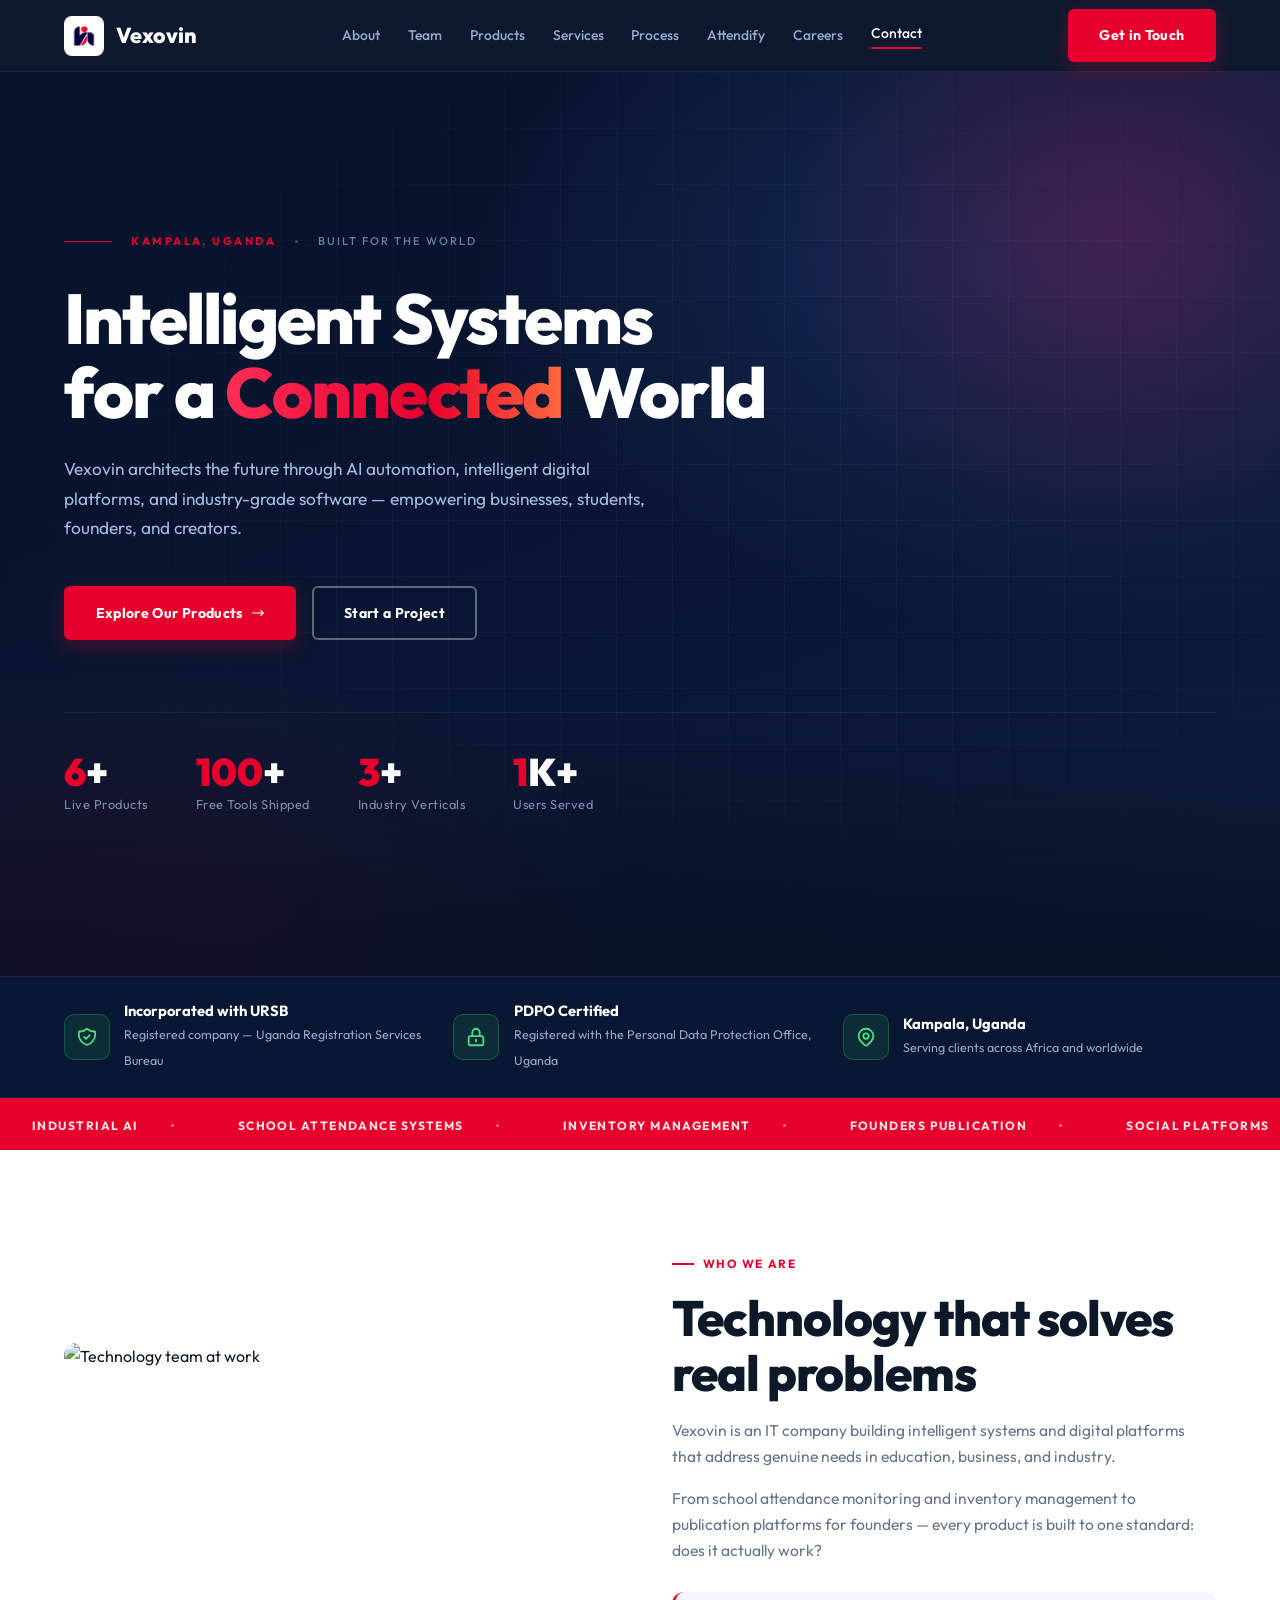
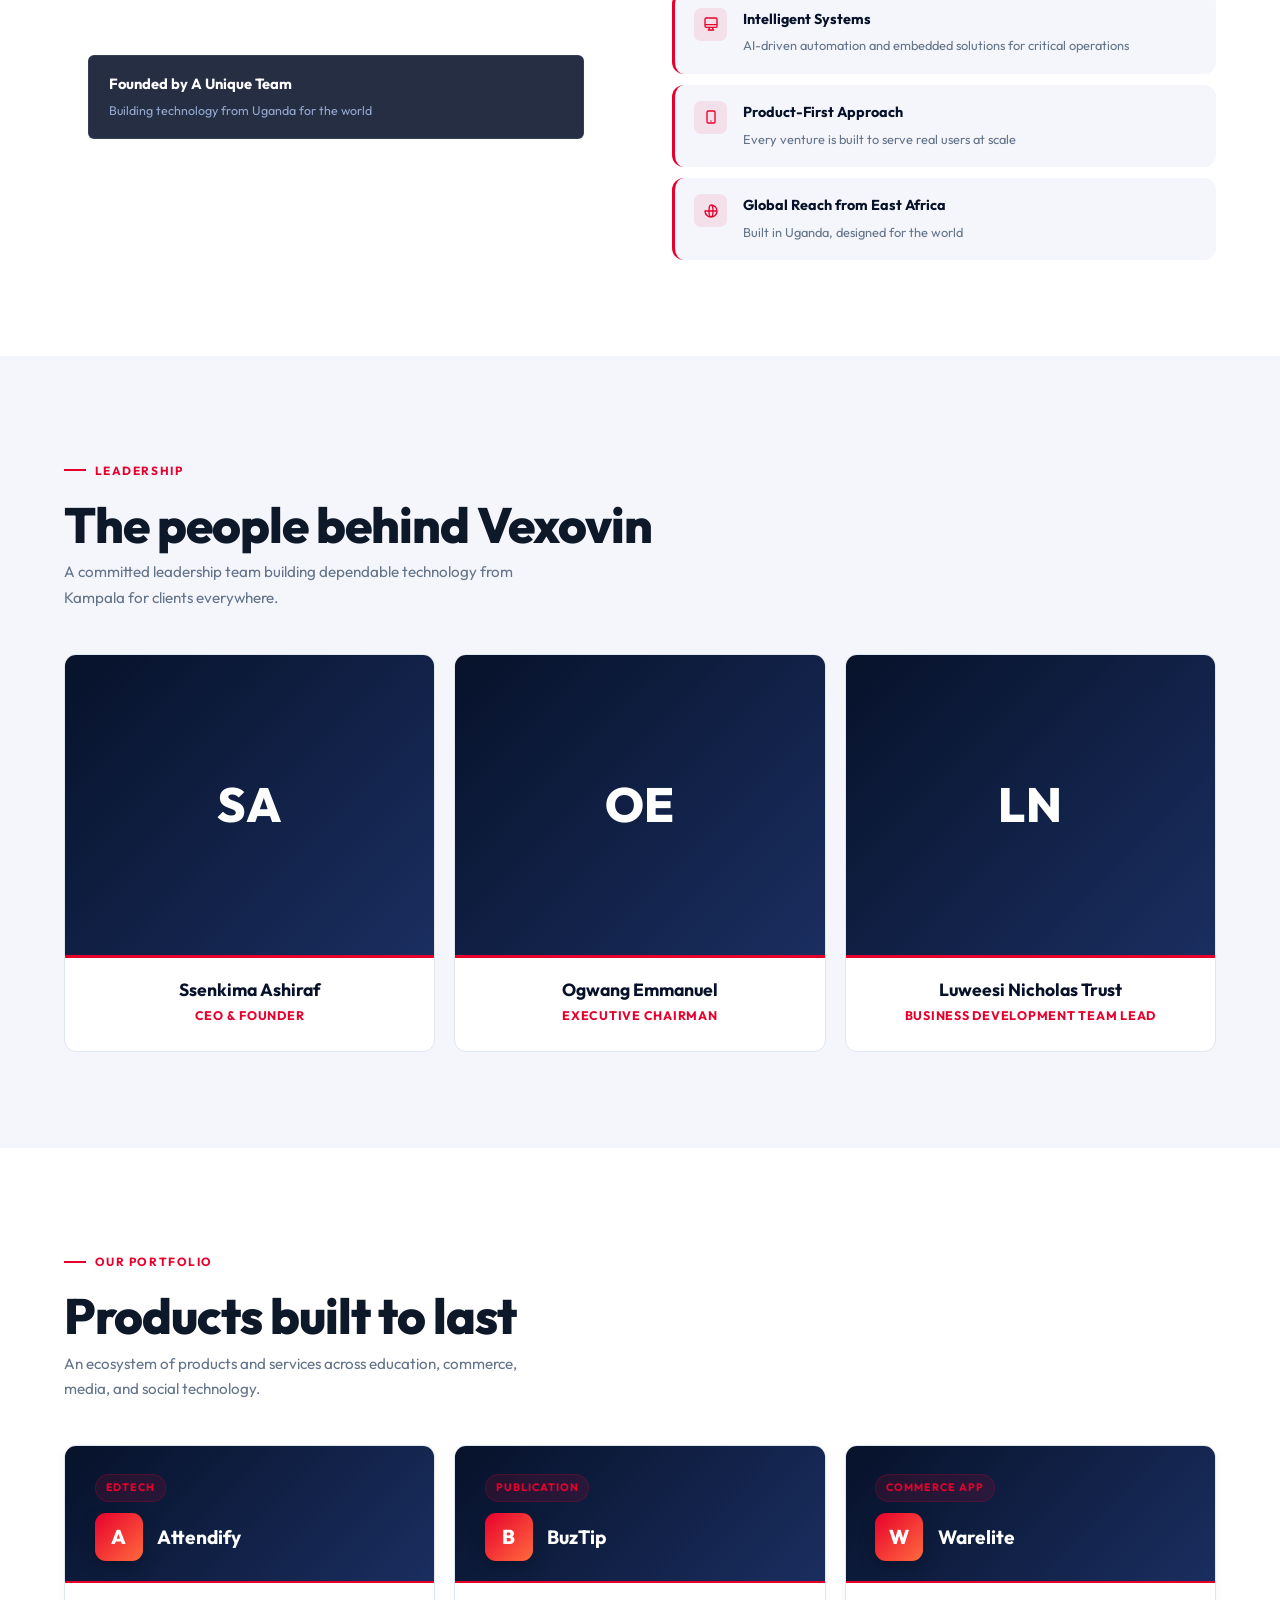
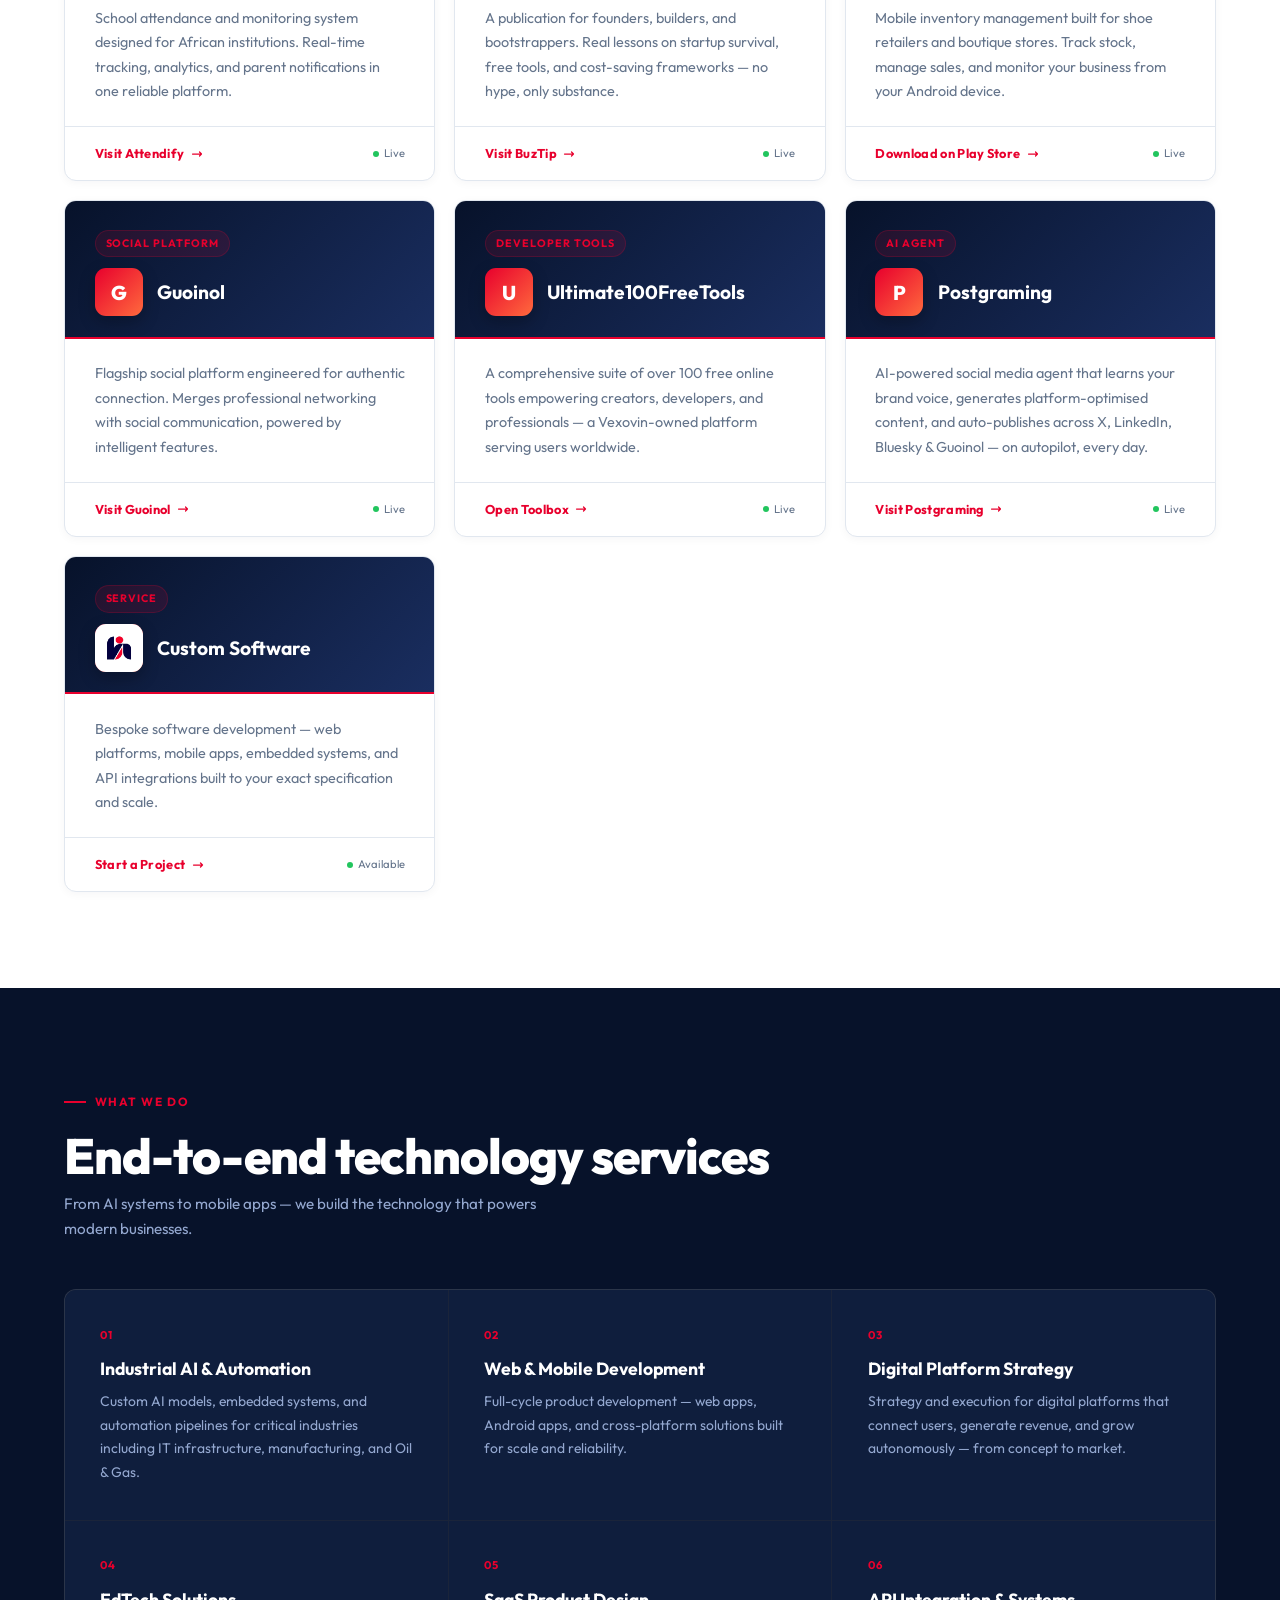
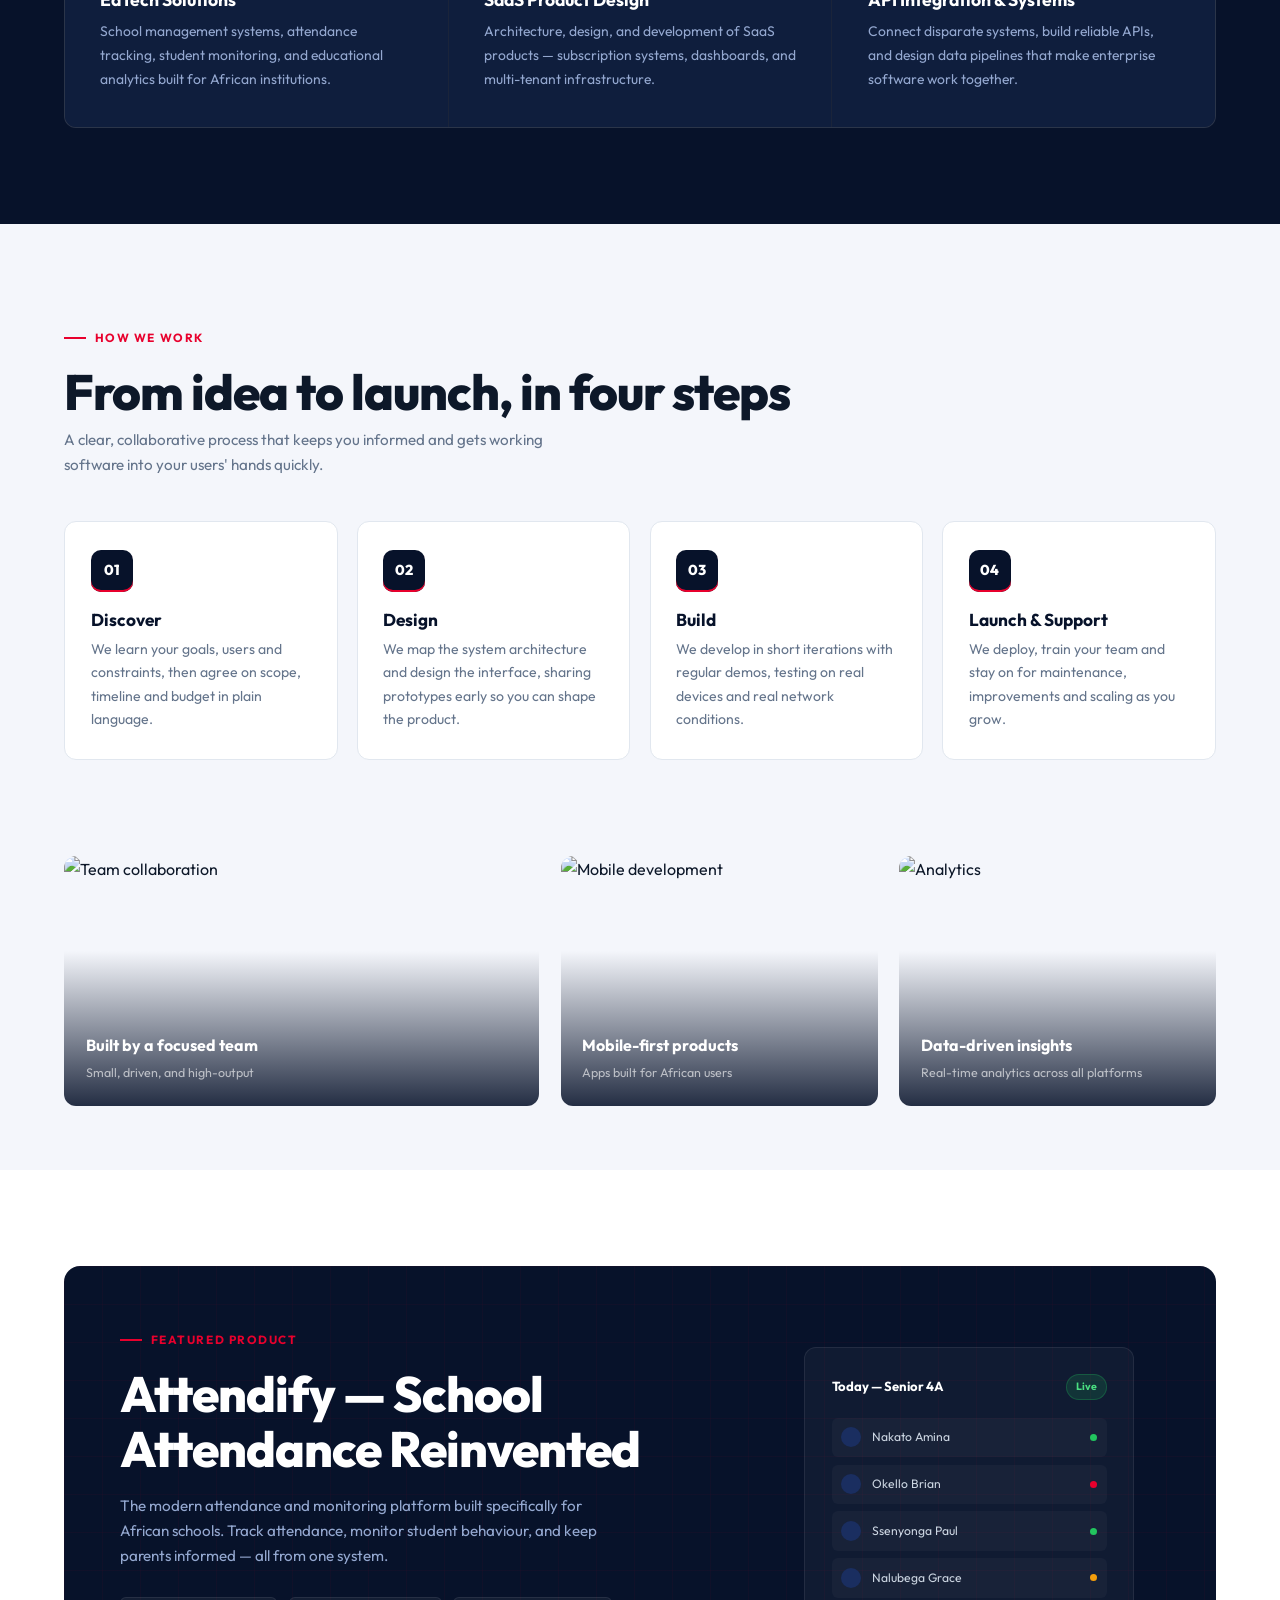
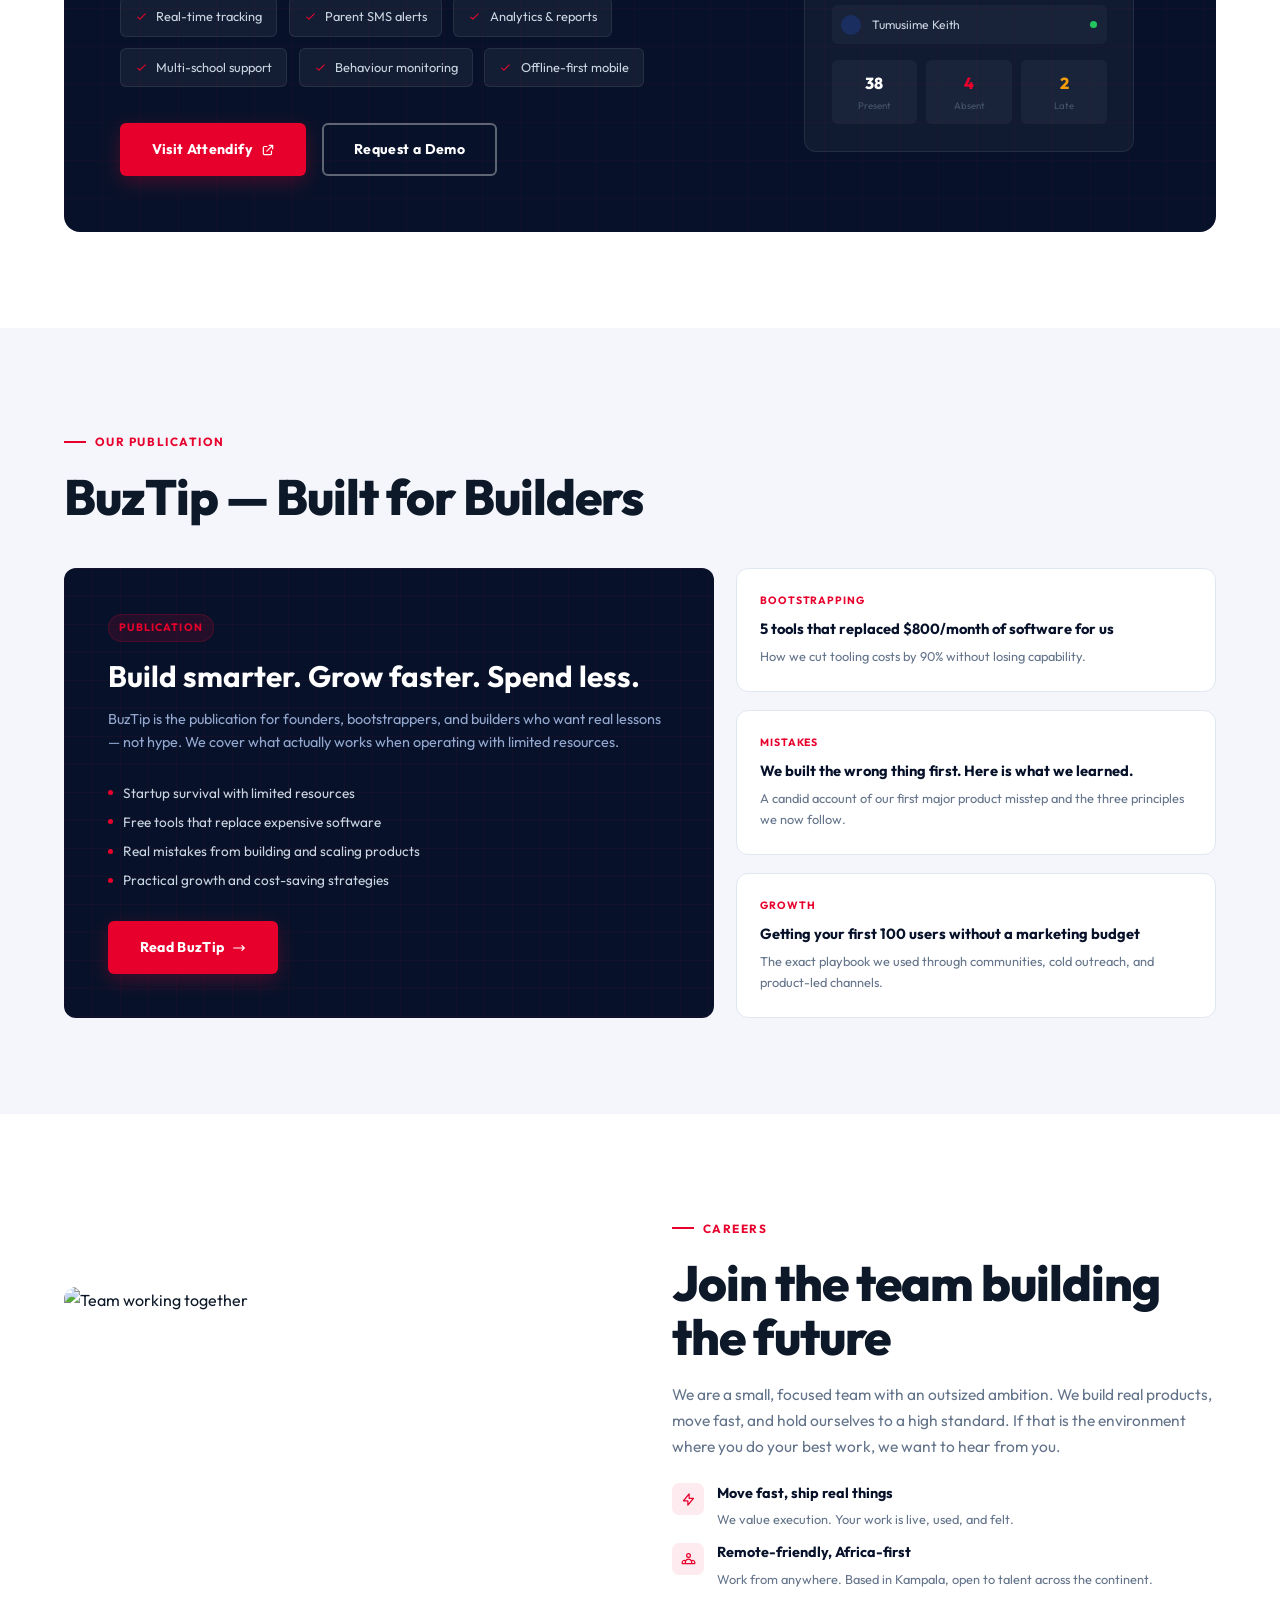
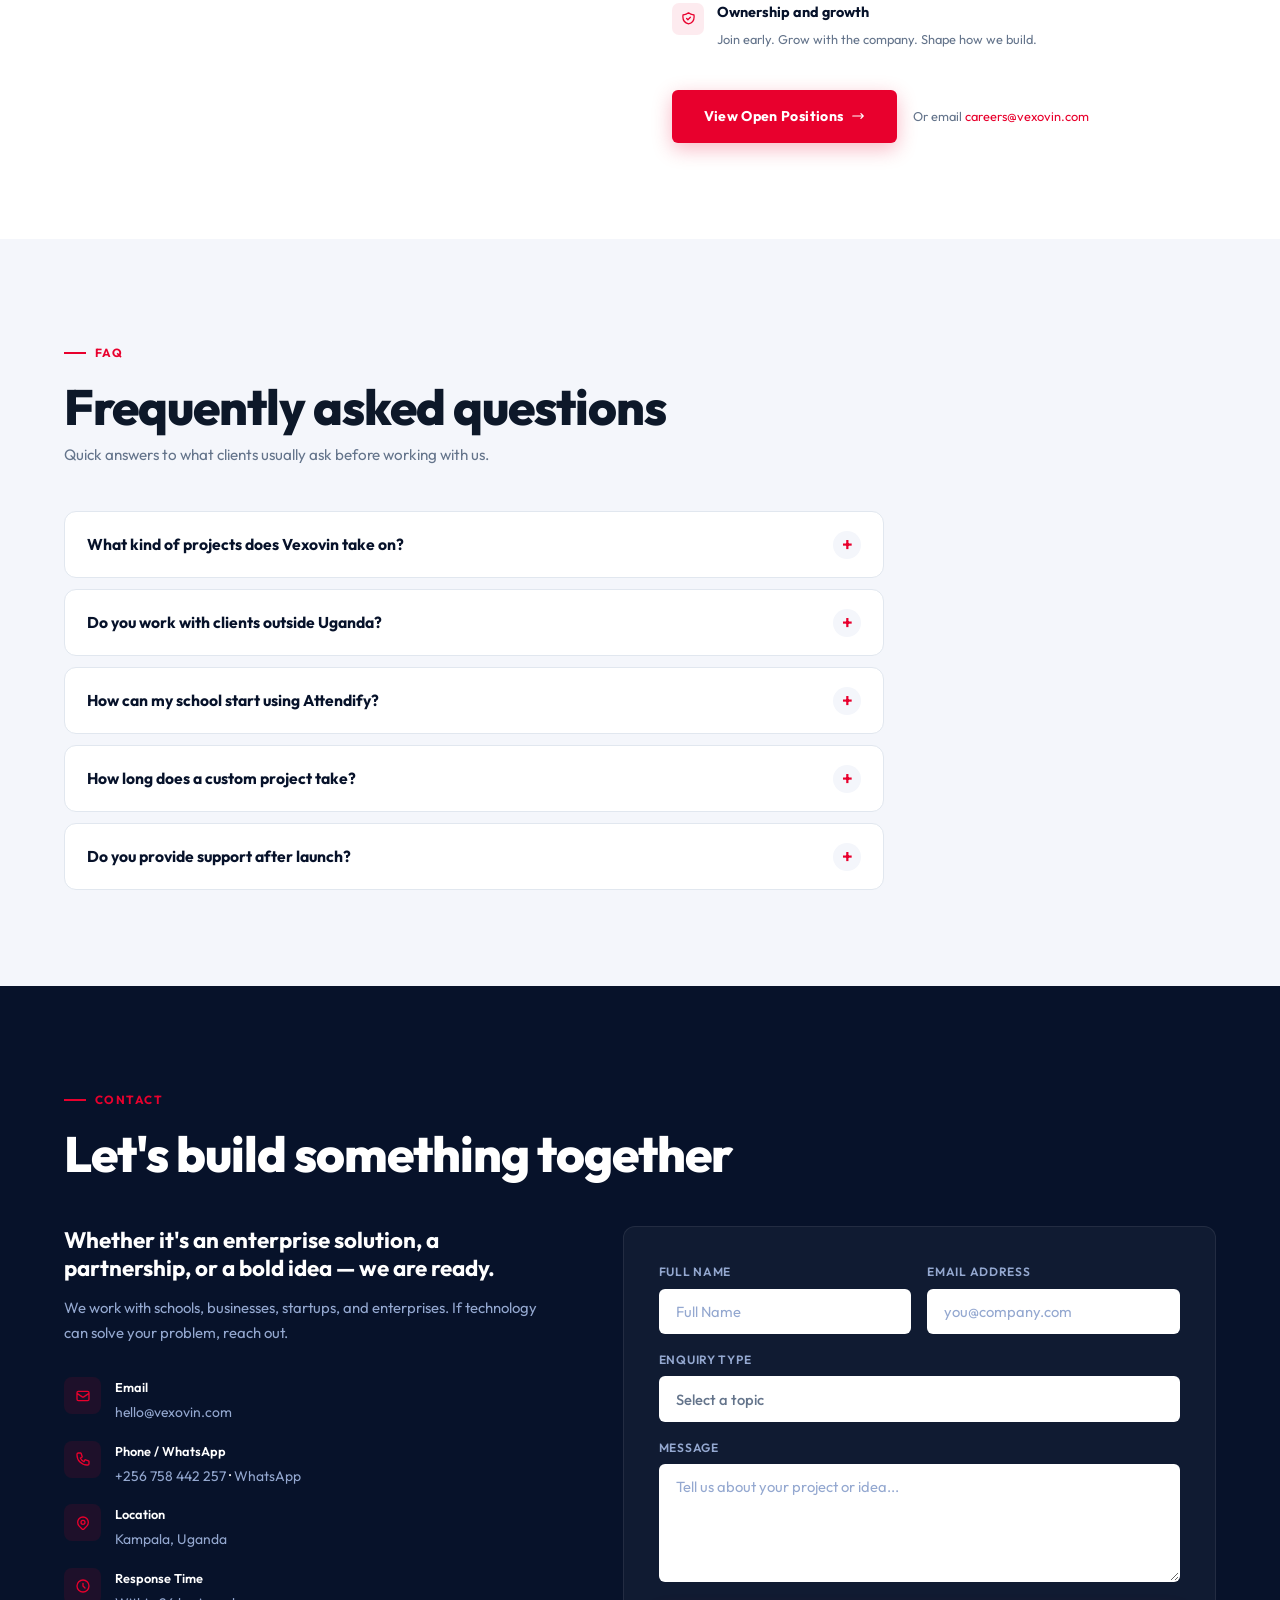
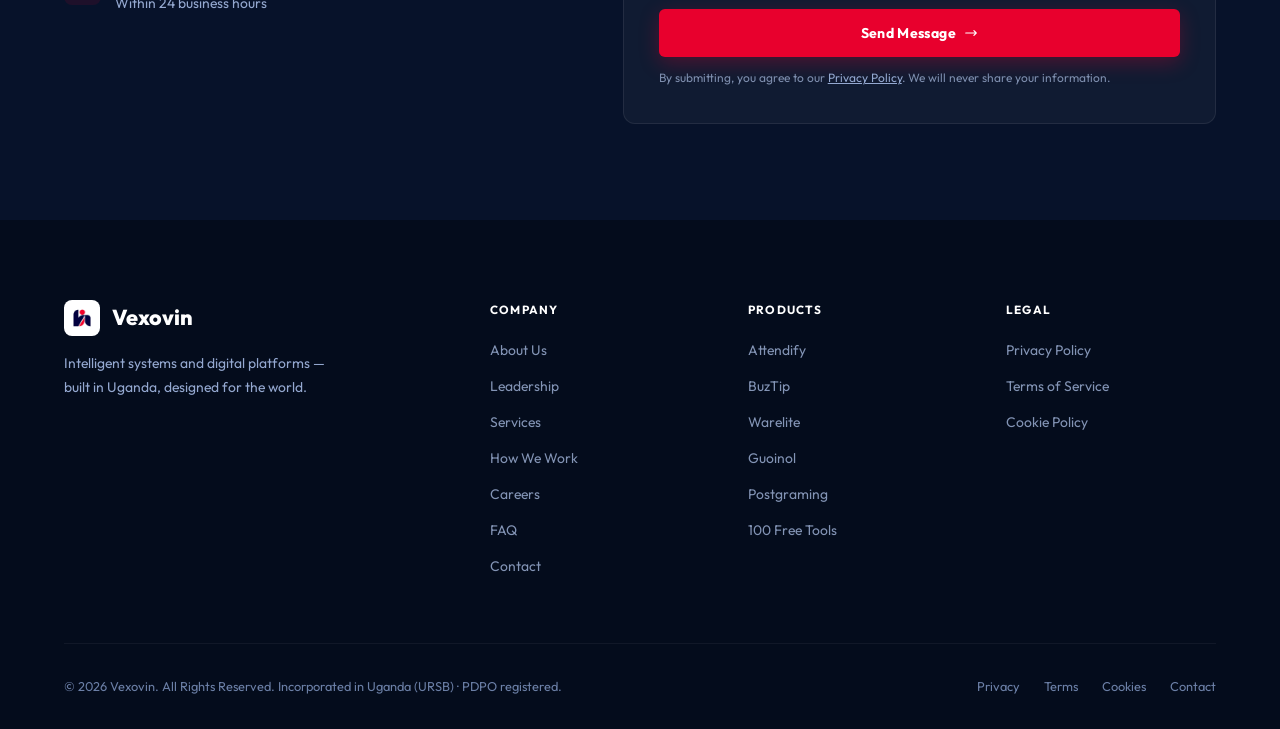
==== commit eb14e1ab: "Add URSB/PDPO trust bar, leadership team section and product logo slots - Trust bar under the hero: " ====
--- a/index.html
+++ b/index.html
@@ -179,7 +179,7 @@
         .sh h2 { margin-bottom:.45rem; }
         .sh p { color:var(--muted); max-width:500px; font-size:.95rem; }
         .vgrid { display:grid; gap:1.2rem; }
-        .vc { background:#fff; border-radius:var(--rl); border:1px solid var(--bl); overflow:hidden; display:flex; flex-direction:column; transition:transform .22s,box-shadow .22s,border-color .22s; }
+        .vc { background:#fff; box-shadow:0 2px 10px rgba(7,18,42,.04); border-radius:var(--rl); border:1px solid var(--bl); overflow:hidden; display:flex; flex-direction:column; transition:transform .22s,box-shadow .22s,border-color .22s; }
         .vc:hover { transform:translateY(-5px); box-shadow:0 16px 36px rgba(7,18,42,.09); border-color:rgba(232,0,45,.25); }
         .vc-h { background:linear-gradient(135deg,var(--navy) 0%,var(--nlit) 100%); padding:1.65rem 1.85rem 1.4rem; position:relative; }
         .vc-h::after { content:''; position:absolute; bottom:0; left:0; right:0; height:2px; background:var(--red); }
@@ -331,6 +331,33 @@
         .f-ok h4 { color:#fff; font-size:1.05rem; margin-bottom:.45rem; }
         .f-ok p { color:#94A8D0; font-size:.88rem; }
 
+        /* TRUST BAR */
+        .trust { background:#0A1733; border-top:1px solid var(--bd); border-bottom:1px solid var(--bd); padding:1.5rem 0; }
+        .trust-in { display:grid; gap:1rem; }
+        .tb { display:flex; align-items:center; gap:.9rem; color:#fff; }
+        .tb-ic { width:46px; height:46px; flex-shrink:0; border-radius:10px; background:rgba(34,197,94,.12); border:1px solid rgba(34,197,94,.3); color:#4ade80; display:flex; align-items:center; justify-content:center; overflow:hidden; }
+        .tb-ic svg { width:22px; height:22px; }
+        .tb strong { display:block; font-size:.92rem; font-weight:700; line-height:1.3; }
+        .tb span { font-size:.78rem; color:#94A8D0; }
+        .tb a { color:#94A8D0; text-decoration:underline; }
+        .tb a:hover { color:#fff; }
+
+        /* LOGOS (image with monogram fallback) */
+        .mono { position:relative; flex-shrink:0; display:flex; align-items:center; justify-content:center; overflow:hidden; font-weight:800; color:#fff; background:linear-gradient(135deg,var(--red),#FF6A3D); }
+        .mono img { position:absolute; inset:0; width:100%; height:100%; object-fit:contain; background:#fff; padding:6px; }
+        .vc-top { display:flex; align-items:center; gap:.9rem; }
+        .vc-top .mono { width:48px; height:48px; border-radius:11px; font-size:1.25rem; box-shadow:0 6px 16px rgba(0,0,0,.25); }
+
+        /* TEAM */
+        .tgrid { display:grid; gap:1.2rem; }
+        .tm { background:#fff; border:1px solid var(--bl); border-radius:var(--rl); overflow:hidden; text-align:center; transition:transform .22s,box-shadow .22s; }
+        .tm:hover { transform:translateY(-4px); box-shadow:0 14px 32px rgba(7,18,42,.08); }
+        .tm-ph { aspect-ratio:1/1; max-height:300px; width:100%; background:linear-gradient(135deg,var(--navy),var(--nlit)); position:relative; display:flex; align-items:center; justify-content:center; color:#fff; font-size:3rem; font-weight:800; letter-spacing:.02em; }
+        .tm-ph img { position:absolute; inset:0; width:100%; height:100%; object-fit:cover; object-position:top; }
+        .tm-b { padding:1.35rem 1.25rem 1.5rem; border-top:3px solid var(--red); }
+        .tm-b h3 { font-size:1.1rem; color:var(--navy); }
+        .tm-r { display:block; color:var(--red); font-size:.78rem; font-weight:700; letter-spacing:.06em; text-transform:uppercase; margin-top:.3rem; }
+
         /* PROCESS */
         .pgrid { display:grid; gap:1.2rem; counter-reset:step; }
         .pstep { position:relative; background:#fff; border:1px solid var(--bl); border-radius:var(--rl); padding:1.75rem 1.6rem; transition:transform .22s,box-shadow .22s,border-color .22s; }
@@ -386,6 +413,7 @@
         }
         @media(min-width:640px){
             section{padding:6rem 0}
+            .tgrid{grid-template-columns:repeat(3,1fr)}
             .pgrid{grid-template-columns:repeat(2,1fr)}
             .att-c{padding:3.5rem}
             .buz-m{padding:2.75rem}
@@ -398,6 +426,7 @@
             .imgr{grid-template-columns:1fr 1fr}
         }
         @media(min-width:768px){
+            .trust-in{grid-template-columns:repeat(3,1fr)}
             .about-grid{grid-template-columns:1fr 1fr}
             .sgrid{grid-template-columns:repeat(2,1fr)}
             .att-wrap{grid-template-columns:1.2fr .9fr}
@@ -428,6 +457,7 @@
         </a>
         <nav class="dnav" aria-label="Main">
             <a href="#about">About</a>
+            <a href="#team">Team</a>
             <a href="#ventures">Products</a>
             <a href="#services">Services</a>
             <a href="#process">Process</a>
@@ -444,6 +474,7 @@
 <nav class="drw" id="drw" aria-label="Mobile">
     <div class="drw-links">
         <a href="#about">About</a>
+        <a href="#team">Leadership</a>
         <a href="#ventures">Products</a>
         <a href="#services">Services</a>
         <a href="#process">How We Work</a>
@@ -490,6 +521,15 @@
             <div><div class="hst-n"><em>3</em>+</div><div class="hst-l">Industry Verticals</div></div>
             <div><div class="hst-n"><em>1</em>K+</div><div class="hst-l">Users Served</div></div>
         </div>
+    </div>
+</section>
+
+<!-- TRUST BAR -->
+<section class="trust" aria-label="Registration and compliance" style="padding:1.5rem 0">
+    <div class="container trust-in">
+        <div class="tb"><div class="tb-ic"><svg fill="none" viewBox="0 0 24 24" stroke="currentColor"><path stroke-linecap="round" stroke-linejoin="round" stroke-width="2" d="M9 12l2 2 4-4m5.618-4.016A11.955 11.955 0 0112 2.944a11.955 11.955 0 01-8.618 3.04A12.02 12.02 0 003 9c0 5.591 3.824 10.29 9 11.622 5.176-1.332 9-6.03 9-11.622 0-1.042-.133-2.052-.382-3.016z"/></svg></div><div><strong>Incorporated with URSB</strong><span>Registered company — Uganda Registration Services Bureau</span></div></div>
+        <div class="tb"><div class="tb-ic"><svg fill="none" viewBox="0 0 24 24" stroke="currentColor"><path stroke-linecap="round" stroke-linejoin="round" stroke-width="2" d="M12 15v2m-6 4h12a2 2 0 002-2v-6a2 2 0 00-2-2H6a2 2 0 00-2 2v6a2 2 0 002 2zm10-10V7a4 4 0 00-8 0v4h8z"/></svg></div><div><strong>PDPO Certified</strong><span>Registered with the Personal Data Protection Office, Uganda</span></div></div>
+        <div class="tb"><div class="tb-ic"><svg fill="none" viewBox="0 0 24 24" stroke="currentColor"><path stroke-linecap="round" stroke-linejoin="round" stroke-width="2" d="M17.657 16.657L13.414 20.9a1.998 1.998 0 01-2.827 0l-4.244-4.243a8 8 0 1111.314 0z"/><path stroke-linecap="round" stroke-linejoin="round" stroke-width="2" d="M15 11a3 3 0 11-6 0 3 3 0 016 0z"/></svg></div><div><strong>Kampala, Uganda</strong><span>Serving clients across Africa and worldwide</span></div></div>
     </div>
 </section>
 
@@ -552,18 +592,30 @@
     </div>
 </section>
 
+<!-- TEAM -->
+<section class="sec-off" id="team">
+    <div class="container">
+        <div class="sh fu"><div class="lbl">Leadership</div><h2>The people behind Vexovin</h2><p>A committed leadership team building dependable technology from Kampala for clients everywhere.</p></div>
+        <div class="tgrid">
+            <div class="tm fu"><div class="tm-ph">SA<img loading="lazy" decoding="async" src="images/team/ssenkima-ashiraf.jpg" alt="Ssenkima Ashiraf, CEO &amp; Founder" onerror="this.remove()"></div><div class="tm-b"><h3>Ssenkima Ashiraf</h3><span class="tm-r">CEO &amp; Founder</span></div></div>
+            <div class="tm fu"><div class="tm-ph">OE<img loading="lazy" decoding="async" src="images/team/ogwang-emmanuel.jpg" alt="Ogwang Emmanuel, Executive Chairman" onerror="this.remove()"></div><div class="tm-b"><h3>Ogwang Emmanuel</h3><span class="tm-r">Executive Chairman</span></div></div>
+            <div class="tm fu"><div class="tm-ph">LN<img loading="lazy" decoding="async" src="images/team/luweesi-nicholas.jpg" alt="Luweesi Nicholas Trust, Business Development Team Lead" onerror="this.remove()"></div><div class="tm-b"><h3>Luweesi Nicholas Trust</h3><span class="tm-r">Business Development Team Lead</span></div></div>
+        </div>
+    </div>
+</section>
+
 <!-- VENTURES -->
-<section class="sec-off" id="ventures">
+<section id="ventures">
     <div class="container">
         <div class="sh fu"><div class="lbl">Our Portfolio</div><h2>Products built to last</h2><p>An ecosystem of products and services across education, commerce, media, and social technology.</p></div>
         <div class="vgrid">
-            <div class="vc fu"><div class="vc-h"><div class="vtag">EdTech</div><h3>Attendify</h3></div><div class="vc-b"><p>School attendance and monitoring system designed for African institutions. Real-time tracking, analytics, and parent notifications in one reliable platform.</p></div><div class="vc-f"><a href="https://attendify.site/" target="_blank" rel="noopener" class="vlink">Visit Attendify <svg fill="none" viewBox="0 0 24 24" stroke="currentColor"><path stroke-linecap="round" stroke-linejoin="round" stroke-width="2.5" d="M17 8l4 4m0 0l-4 4m4-4H3"/></svg></a><span class="vst">Live</span></div></div>
-            <div class="vc fu"><div class="vc-h"><div class="vtag">Publication</div><h3>BuzTip</h3></div><div class="vc-b"><p>A publication for founders, builders, and bootstrappers. Real lessons on startup survival, free tools, and cost-saving frameworks — no hype, only substance.</p></div><div class="vc-f"><a href="https://buztip.uk/" target="_blank" rel="noopener" class="vlink">Visit BuzTip <svg fill="none" viewBox="0 0 24 24" stroke="currentColor"><path stroke-linecap="round" stroke-linejoin="round" stroke-width="2.5" d="M17 8l4 4m0 0l-4 4m4-4H3"/></svg></a><span class="vst">Live</span></div></div>
-            <div class="vc fu"><div class="vc-h"><div class="vtag">Commerce App</div><h3>Warelite</h3></div><div class="vc-b"><p>Mobile inventory management built for shoe retailers and boutique stores. Track stock, manage sales, and monitor your business from your Android device.</p></div><div class="vc-f"><a href="https://play.google.com/store/apps/details?id=com.warelite.invetory" target="_blank" rel="noopener" class="vlink">Download on Play Store <svg fill="none" viewBox="0 0 24 24" stroke="currentColor"><path stroke-linecap="round" stroke-linejoin="round" stroke-width="2.5" d="M17 8l4 4m0 0l-4 4m4-4H3"/></svg></a><span class="vst">Live</span></div></div>
-            <div class="vc fu"><div class="vc-h"><div class="vtag">Social Platform</div><h3>Guoinol</h3></div><div class="vc-b"><p>Flagship social platform engineered for authentic connection. Merges professional networking with social communication, powered by intelligent features.</p></div><div class="vc-f"><a href="https://www.guoinol.com/" target="_blank" rel="noopener" class="vlink">Visit Guoinol <svg fill="none" viewBox="0 0 24 24" stroke="currentColor"><path stroke-linecap="round" stroke-linejoin="round" stroke-width="2.5" d="M17 8l4 4m0 0l-4 4m4-4H3"/></svg></a><span class="vst">Live</span></div></div>
-            <div class="vc fu"><div class="vc-h"><div class="vtag">Developer Tools</div><h3>Ultimate100FreeTools</h3></div><div class="vc-b"><p>A comprehensive suite of over 100 free online tools empowering creators, developers, and professionals — a Vexovin-owned platform serving users worldwide.</p></div><div class="vc-f"><a href="http://ultimate100freetools.com" target="_blank" rel="noopener" class="vlink">Open Toolbox <svg fill="none" viewBox="0 0 24 24" stroke="currentColor"><path stroke-linecap="round" stroke-linejoin="round" stroke-width="2.5" d="M17 8l4 4m0 0l-4 4m4-4H3"/></svg></a><span class="vst">Live</span></div></div>
-            <div class="vc fu"><div class="vc-h"><div class="vtag">AI Agent</div><h3>Postgraming</h3></div><div class="vc-b"><p>AI-powered social media agent that learns your brand voice, generates platform-optimised content, and auto-publishes across X, LinkedIn, Bluesky & Guoinol — on autopilot, every day.</p></div><div class="vc-f"><a href="https://www.postgraming.live/" target="_blank" rel="noopener" class="vlink">Visit Postgraming <svg fill="none" viewBox="0 0 24 24" stroke="currentColor"><path stroke-linecap="round" stroke-linejoin="round" stroke-width="2.5" d="M17 8l4 4m0 0l-4 4m4-4H3"/></svg></a><span class="vst">Live</span></div></div>
-            <div class="vc fu"><div class="vc-h"><div class="vtag">Service</div><h3>Custom Software</h3></div><div class="vc-b"><p>Bespoke software development — web platforms, mobile apps, embedded systems, and API integrations built to your exact specification and scale.</p></div><div class="vc-f"><a href="#contact" class="vlink">Start a Project <svg fill="none" viewBox="0 0 24 24" stroke="currentColor"><path stroke-linecap="round" stroke-linejoin="round" stroke-width="2.5" d="M17 8l4 4m0 0l-4 4m4-4H3"/></svg></a><span class="vst">Available</span></div></div>
+            <div class="vc fu"><div class="vc-h"><div class="vtag">EdTech</div><div class="vc-top"><span class="mono">A<img loading="lazy" src="images/logos/attendify.png" alt="Attendify logo" onerror="this.remove()"></span><h3>Attendify</h3></div></div><div class="vc-b"><p>School attendance and monitoring system designed for African institutions. Real-time tracking, analytics, and parent notifications in one reliable platform.</p></div><div class="vc-f"><a href="https://attendify.site/" target="_blank" rel="noopener" class="vlink">Visit Attendify <svg fill="none" viewBox="0 0 24 24" stroke="currentColor"><path stroke-linecap="round" stroke-linejoin="round" stroke-width="2.5" d="M17 8l4 4m0 0l-4 4m4-4H3"/></svg></a><span class="vst">Live</span></div></div>
+            <div class="vc fu"><div class="vc-h"><div class="vtag">Publication</div><div class="vc-top"><span class="mono">B<img loading="lazy" src="images/logos/buztip.png" alt="BuzTip logo" onerror="this.remove()"></span><h3>BuzTip</h3></div></div><div class="vc-b"><p>A publication for founders, builders, and bootstrappers. Real lessons on startup survival, free tools, and cost-saving frameworks — no hype, only substance.</p></div><div class="vc-f"><a href="https://buztip.uk/" target="_blank" rel="noopener" class="vlink">Visit BuzTip <svg fill="none" viewBox="0 0 24 24" stroke="currentColor"><path stroke-linecap="round" stroke-linejoin="round" stroke-width="2.5" d="M17 8l4 4m0 0l-4 4m4-4H3"/></svg></a><span class="vst">Live</span></div></div>
+            <div class="vc fu"><div class="vc-h"><div class="vtag">Commerce App</div><div class="vc-top"><span class="mono">W<img loading="lazy" src="images/logos/warelite.png" alt="Warelite logo" onerror="this.remove()"></span><h3>Warelite</h3></div></div><div class="vc-b"><p>Mobile inventory management built for shoe retailers and boutique stores. Track stock, manage sales, and monitor your business from your Android device.</p></div><div class="vc-f"><a href="https://play.google.com/store/apps/details?id=com.warelite.invetory" target="_blank" rel="noopener" class="vlink">Download on Play Store <svg fill="none" viewBox="0 0 24 24" stroke="currentColor"><path stroke-linecap="round" stroke-linejoin="round" stroke-width="2.5" d="M17 8l4 4m0 0l-4 4m4-4H3"/></svg></a><span class="vst">Live</span></div></div>
+            <div class="vc fu"><div class="vc-h"><div class="vtag">Social Platform</div><div class="vc-top"><span class="mono">G<img loading="lazy" src="images/logos/guoinol.png" alt="Guoinol logo" onerror="this.remove()"></span><h3>Guoinol</h3></div></div><div class="vc-b"><p>Flagship social platform engineered for authentic connection. Merges professional networking with social communication, powered by intelligent features.</p></div><div class="vc-f"><a href="https://www.guoinol.com/" target="_blank" rel="noopener" class="vlink">Visit Guoinol <svg fill="none" viewBox="0 0 24 24" stroke="currentColor"><path stroke-linecap="round" stroke-linejoin="round" stroke-width="2.5" d="M17 8l4 4m0 0l-4 4m4-4H3"/></svg></a><span class="vst">Live</span></div></div>
+            <div class="vc fu"><div class="vc-h"><div class="vtag">Developer Tools</div><div class="vc-top"><span class="mono">U<img loading="lazy" src="images/logos/ultimate100freetools.png" alt="Ultimate100FreeTools logo" onerror="this.remove()"></span><h3>Ultimate100FreeTools</h3></div></div><div class="vc-b"><p>A comprehensive suite of over 100 free online tools empowering creators, developers, and professionals — a Vexovin-owned platform serving users worldwide.</p></div><div class="vc-f"><a href="http://ultimate100freetools.com" target="_blank" rel="noopener" class="vlink">Open Toolbox <svg fill="none" viewBox="0 0 24 24" stroke="currentColor"><path stroke-linecap="round" stroke-linejoin="round" stroke-width="2.5" d="M17 8l4 4m0 0l-4 4m4-4H3"/></svg></a><span class="vst">Live</span></div></div>
+            <div class="vc fu"><div class="vc-h"><div class="vtag">AI Agent</div><div class="vc-top"><span class="mono">P<img loading="lazy" src="images/logos/postgraming.png" alt="Postgraming logo" onerror="this.remove()"></span><h3>Postgraming</h3></div></div><div class="vc-b"><p>AI-powered social media agent that learns your brand voice, generates platform-optimised content, and auto-publishes across X, LinkedIn, Bluesky & Guoinol — on autopilot, every day.</p></div><div class="vc-f"><a href="https://www.postgraming.live/" target="_blank" rel="noopener" class="vlink">Visit Postgraming <svg fill="none" viewBox="0 0 24 24" stroke="currentColor"><path stroke-linecap="round" stroke-linejoin="round" stroke-width="2.5" d="M17 8l4 4m0 0l-4 4m4-4H3"/></svg></a><span class="vst">Live</span></div></div>
+            <div class="vc fu"><div class="vc-h"><div class="vtag">Service</div><div class="vc-top"><span class="mono">C<img loading="lazy" src="favicon.png" alt="Custom Software logo" onerror="this.remove()"></span><h3>Custom Software</h3></div></div><div class="vc-b"><p>Bespoke software development — web platforms, mobile apps, embedded systems, and API integrations built to your exact specification and scale.</p></div><div class="vc-f"><a href="#contact" class="vlink">Start a Project <svg fill="none" viewBox="0 0 24 24" stroke="currentColor"><path stroke-linecap="round" stroke-linejoin="round" stroke-width="2.5" d="M17 8l4 4m0 0l-4 4m4-4H3"/></svg></a><span class="vst">Available</span></div></div>
         </div>
     </div>
 </section>
@@ -817,12 +869,12 @@
                 </a>
                 <p>Intelligent systems and digital platforms — built in Uganda, designed for the world.</p>
             </div>
-            <div class="fcol"><h4>Company</h4><ul><li><a href="#about">About Us</a></li><li><a href="#services">Services</a></li><li><a href="#process">How We Work</a></li><li><a href="#careers">Careers</a></li><li><a href="#faq">FAQ</a></li><li><a href="#contact">Contact</a></li></ul></div>
+            <div class="fcol"><h4>Company</h4><ul><li><a href="#about">About Us</a></li><li><a href="#team">Leadership</a></li><li><a href="#services">Services</a></li><li><a href="#process">How We Work</a></li><li><a href="#careers">Careers</a></li><li><a href="#faq">FAQ</a></li><li><a href="#contact">Contact</a></li></ul></div>
             <div class="fcol"><h4>Products</h4><ul><li><a href="https://attendify.site/" target="_blank" rel="noopener">Attendify</a></li><li><a href="https://buztip.uk/" target="_blank" rel="noopener">BuzTip</a></li><li><a href="https://play.google.com/store/apps/details?id=com.warelite.invetory" target="_blank" rel="noopener">Warelite</a></li><li><a href="https://www.guoinol.com/" target="_blank" rel="noopener">Guoinol</a></li><li><a href="https://www.postgraming.live/" target="_blank" rel="noopener">Postgraming</a></li><li><a href="http://ultimate100freetools.com" target="_blank" rel="noopener">100 Free Tools</a></li></ul></div>
             <div class="fcol"><h4>Legal</h4><ul><li><a href="privacy.html">Privacy Policy</a></li><li><a href="terms.html">Terms of Service</a></li><li><a href="cookies.html">Cookie Policy</a></li></ul></div>
         </div>
         <div class="fbot">
-            <p>&copy; <span id="yr">2026</span> Vexovin. All Rights Reserved. Kampala, Uganda.</p>
+            <p>&copy; <span id="yr">2026</span> Vexovin. All Rights Reserved. Incorporated in Uganda (URSB) · PDPO registered.</p>
             <div class="fbl"><a href="privacy.html">Privacy</a><a href="terms.html">Terms</a><a href="cookies.html">Cookies</a><a href="#contact">Contact</a></div>
         </div>
     </div>
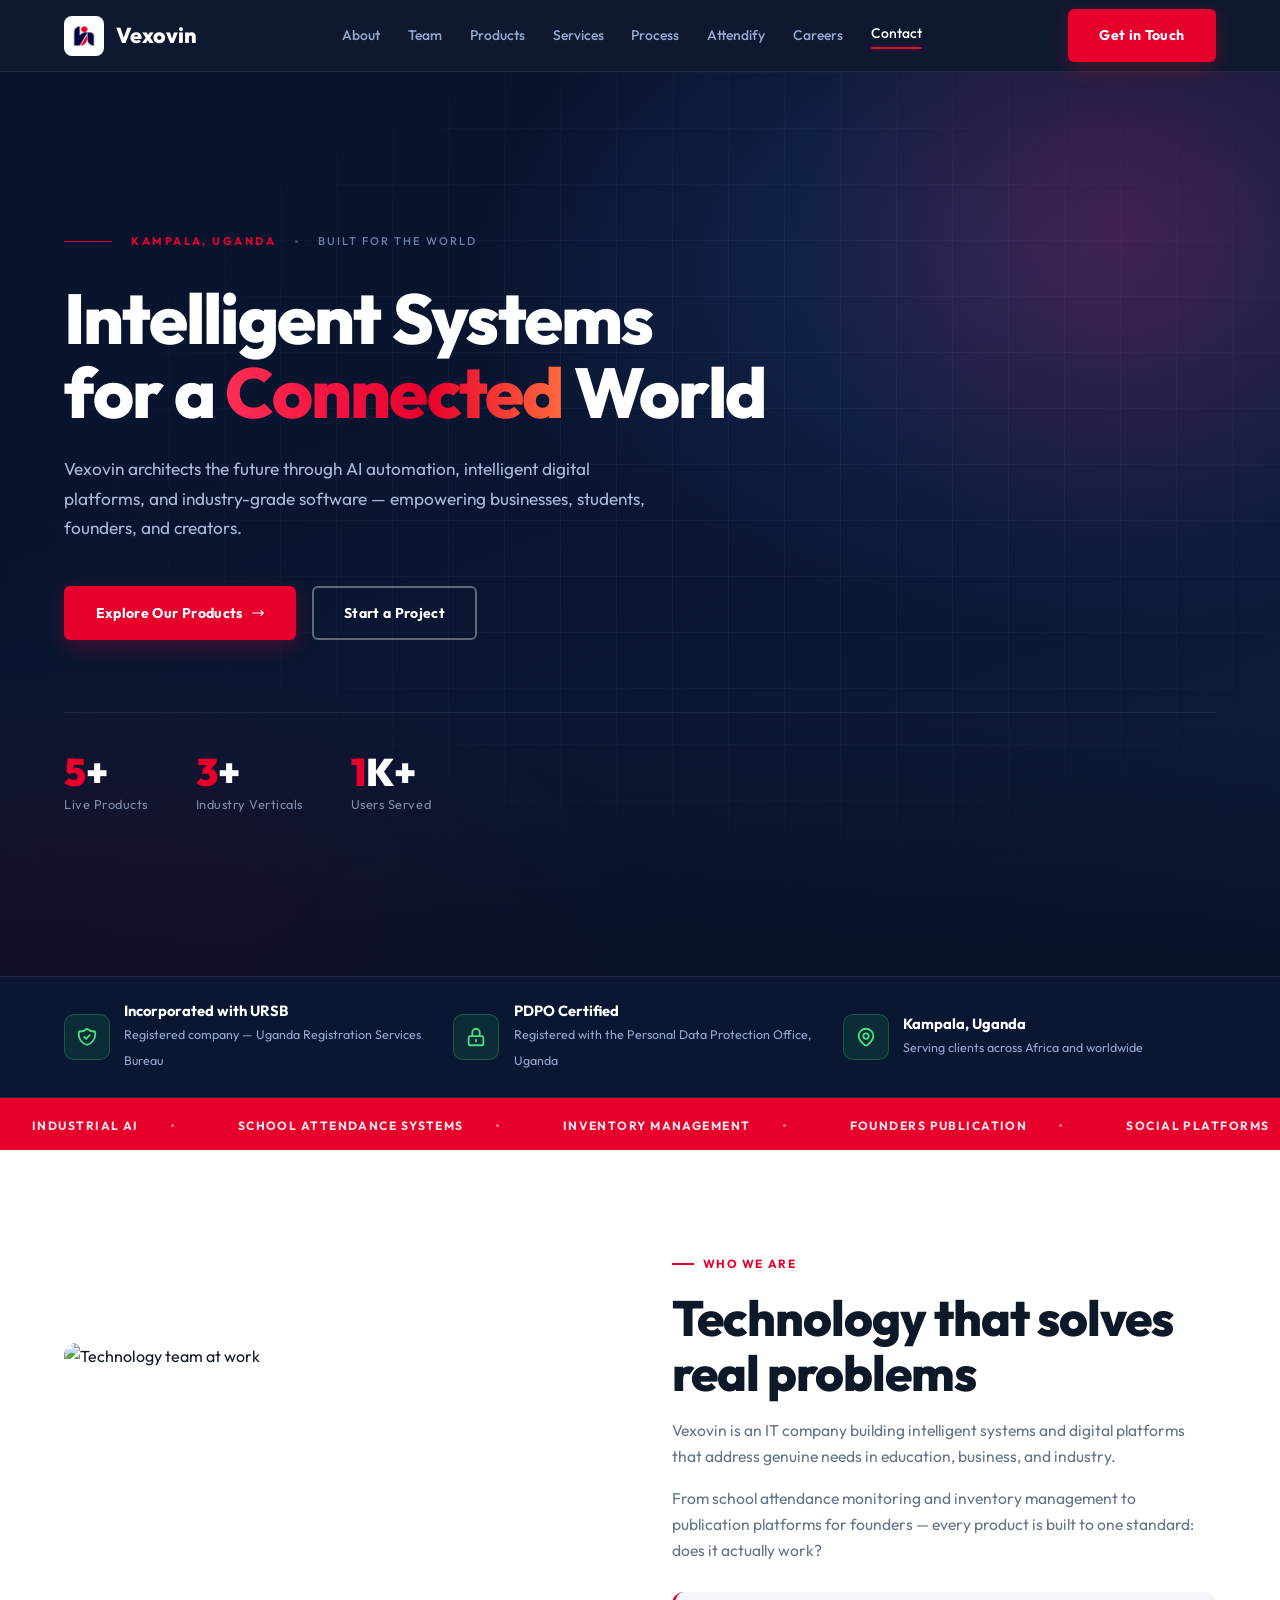
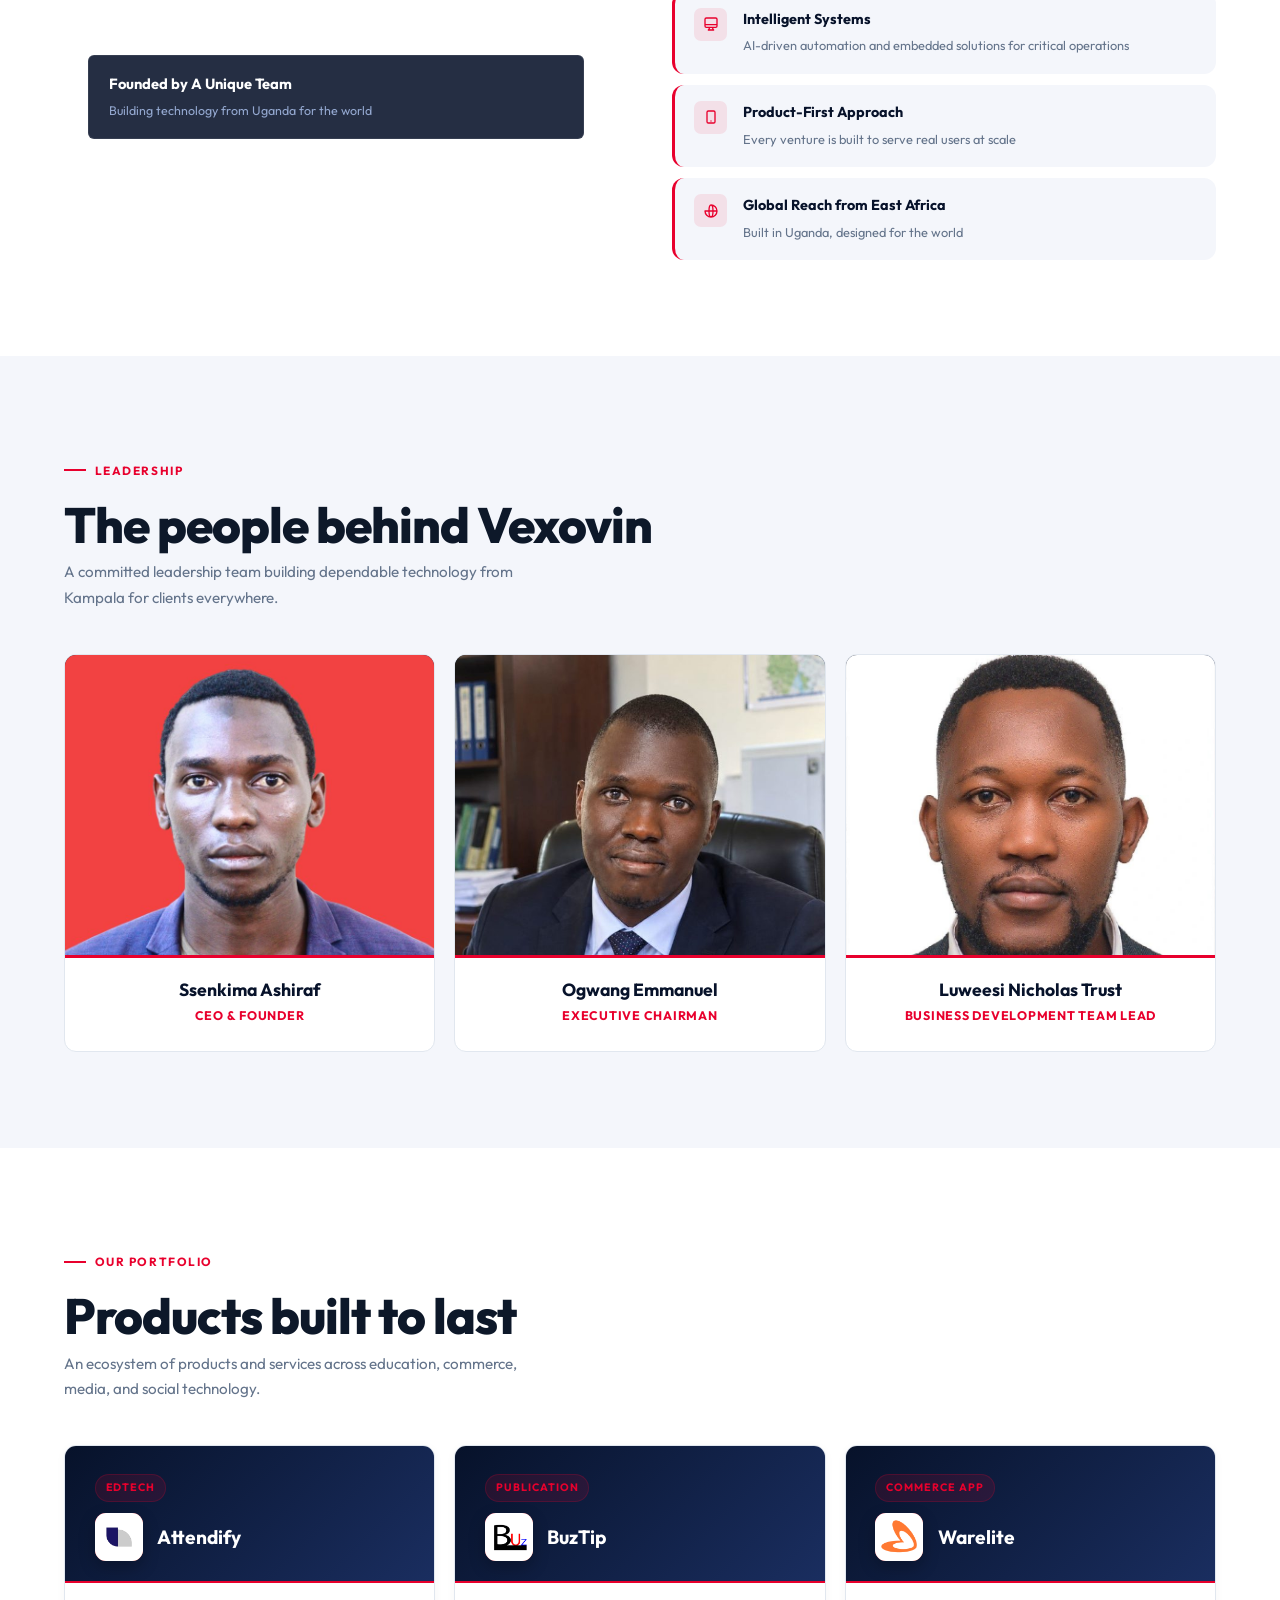
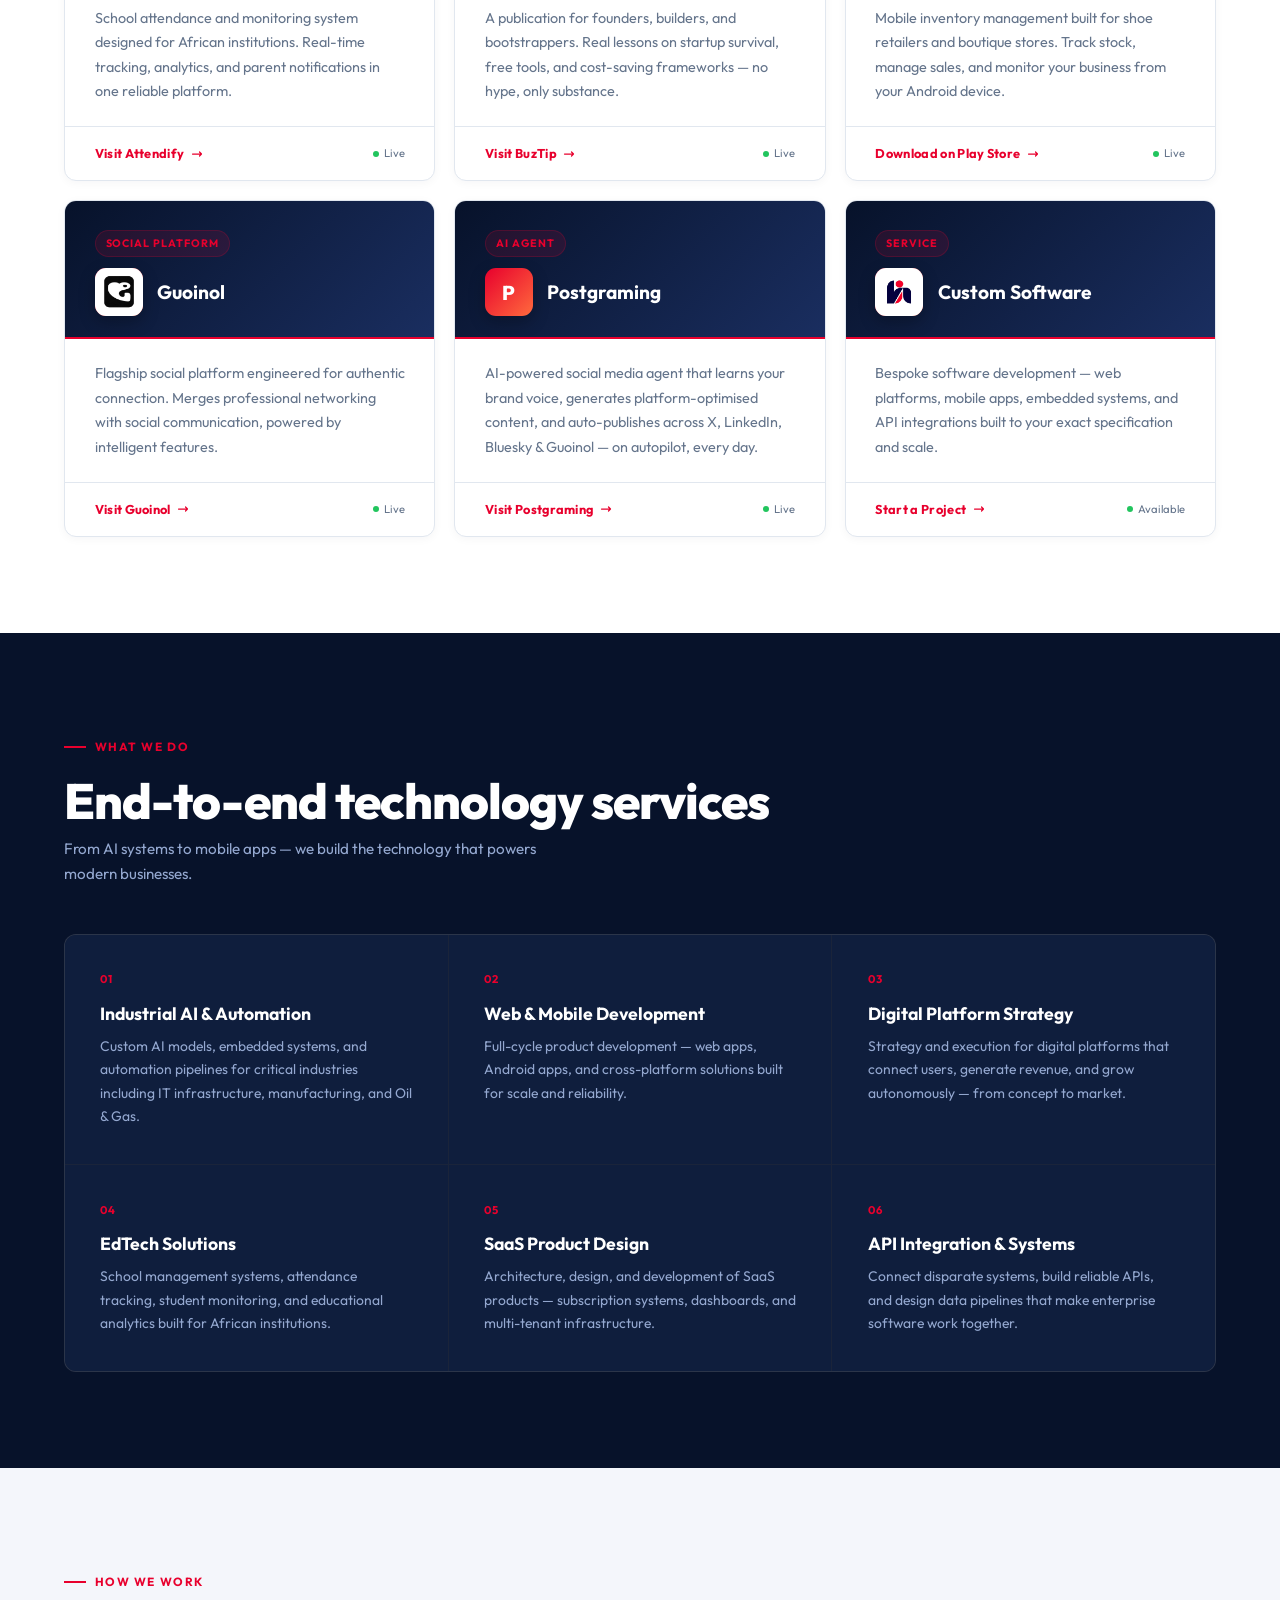
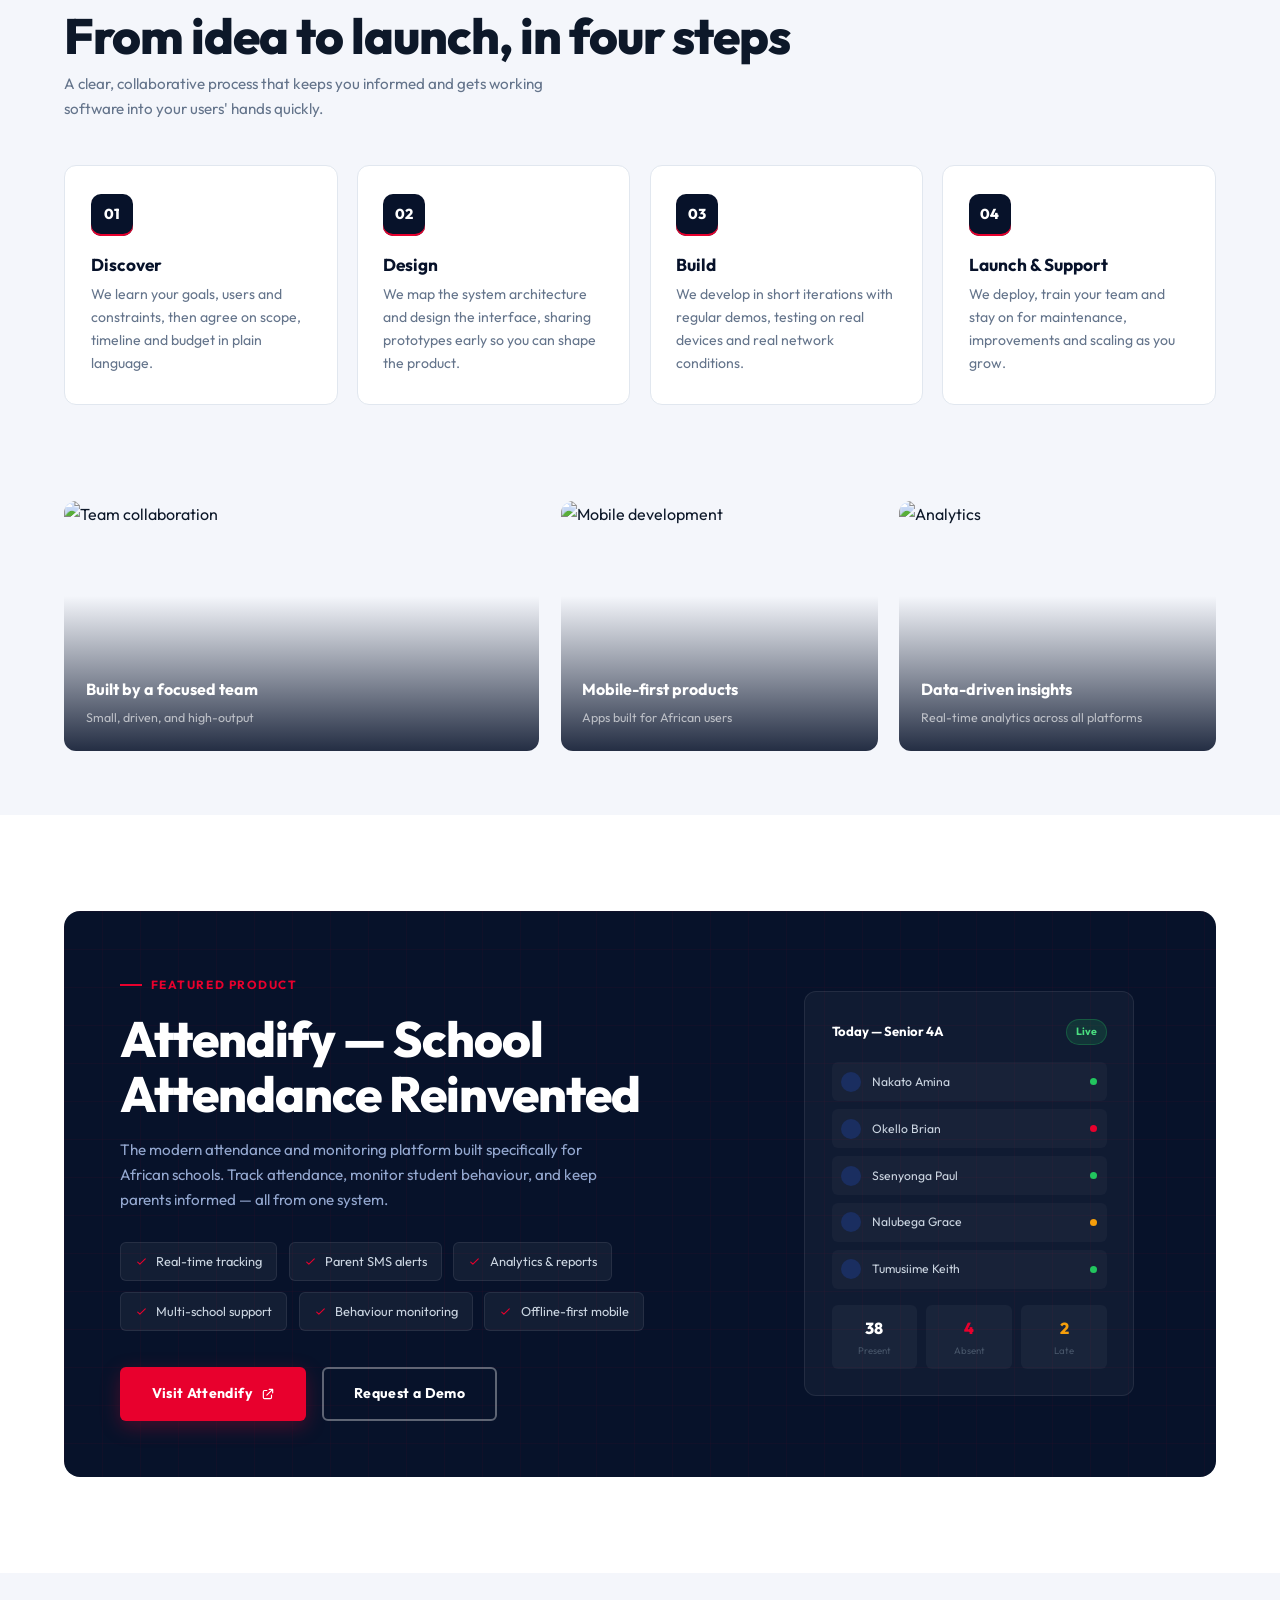
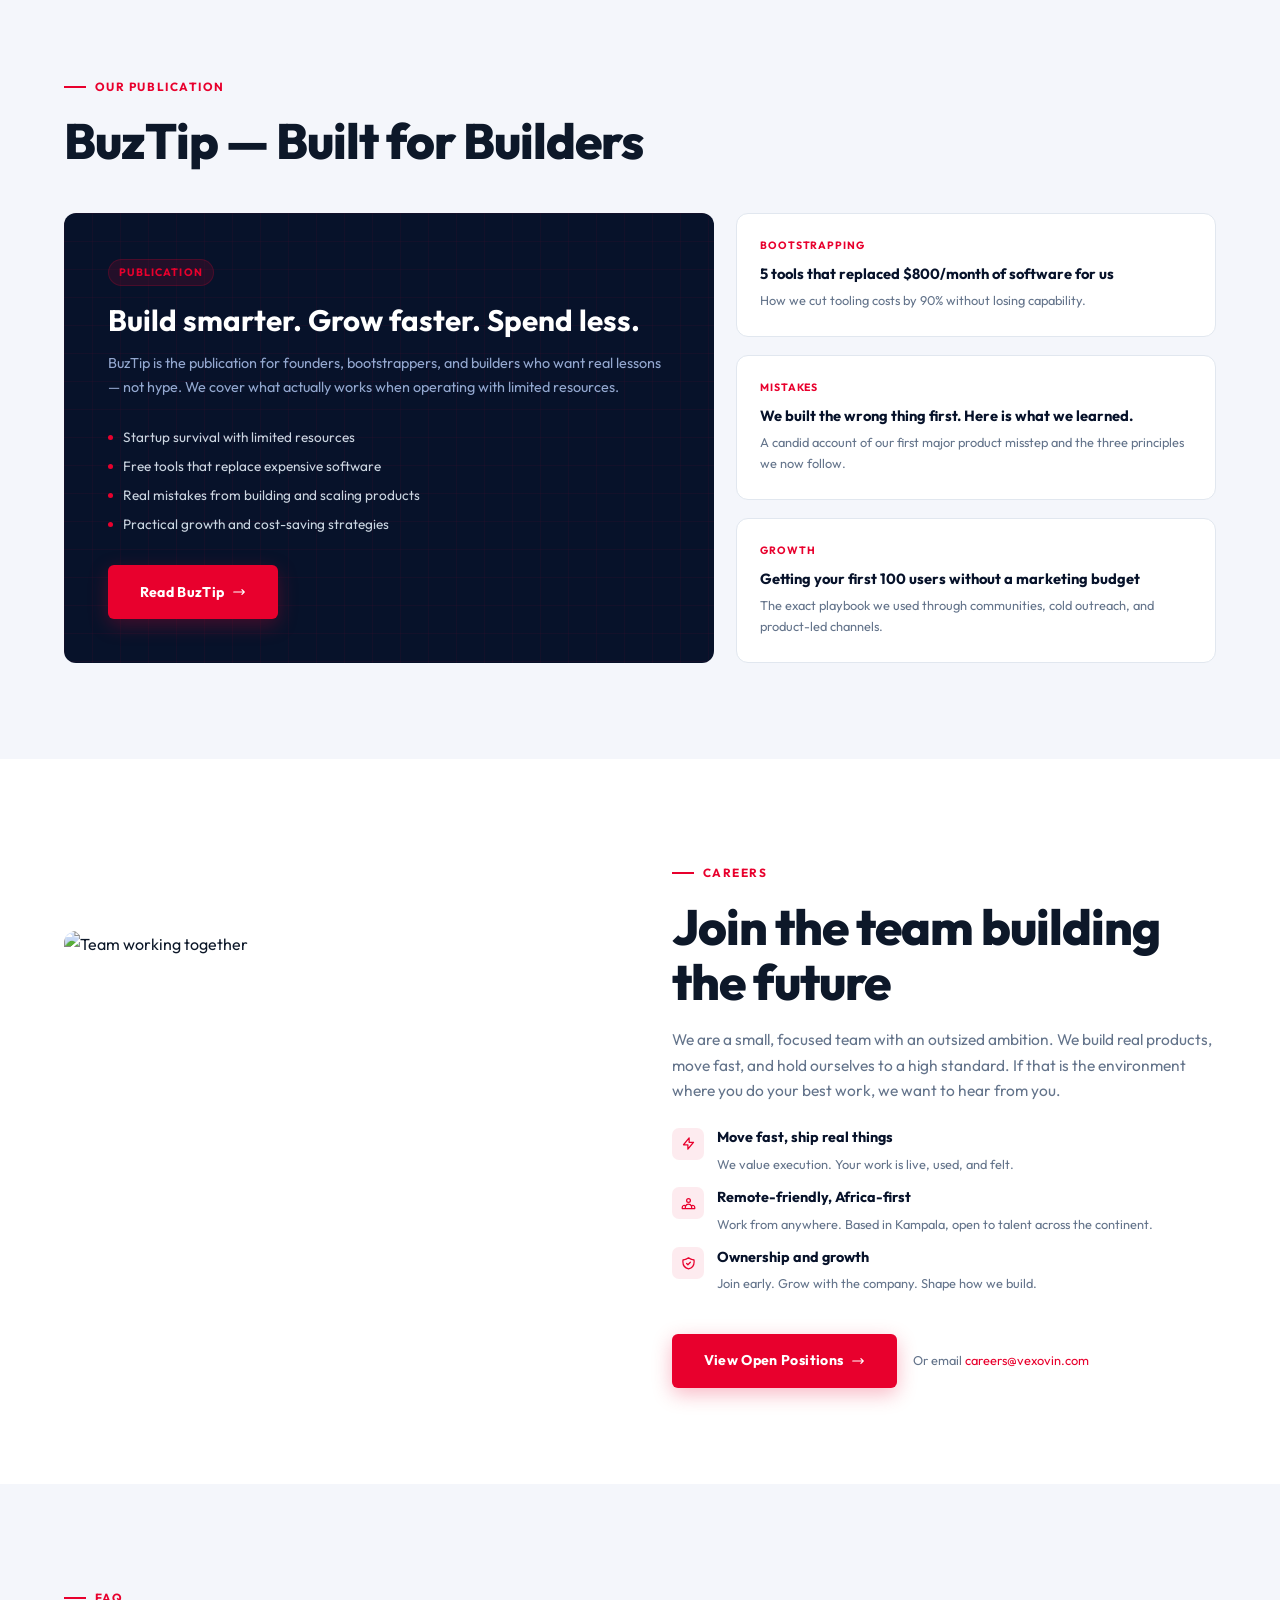
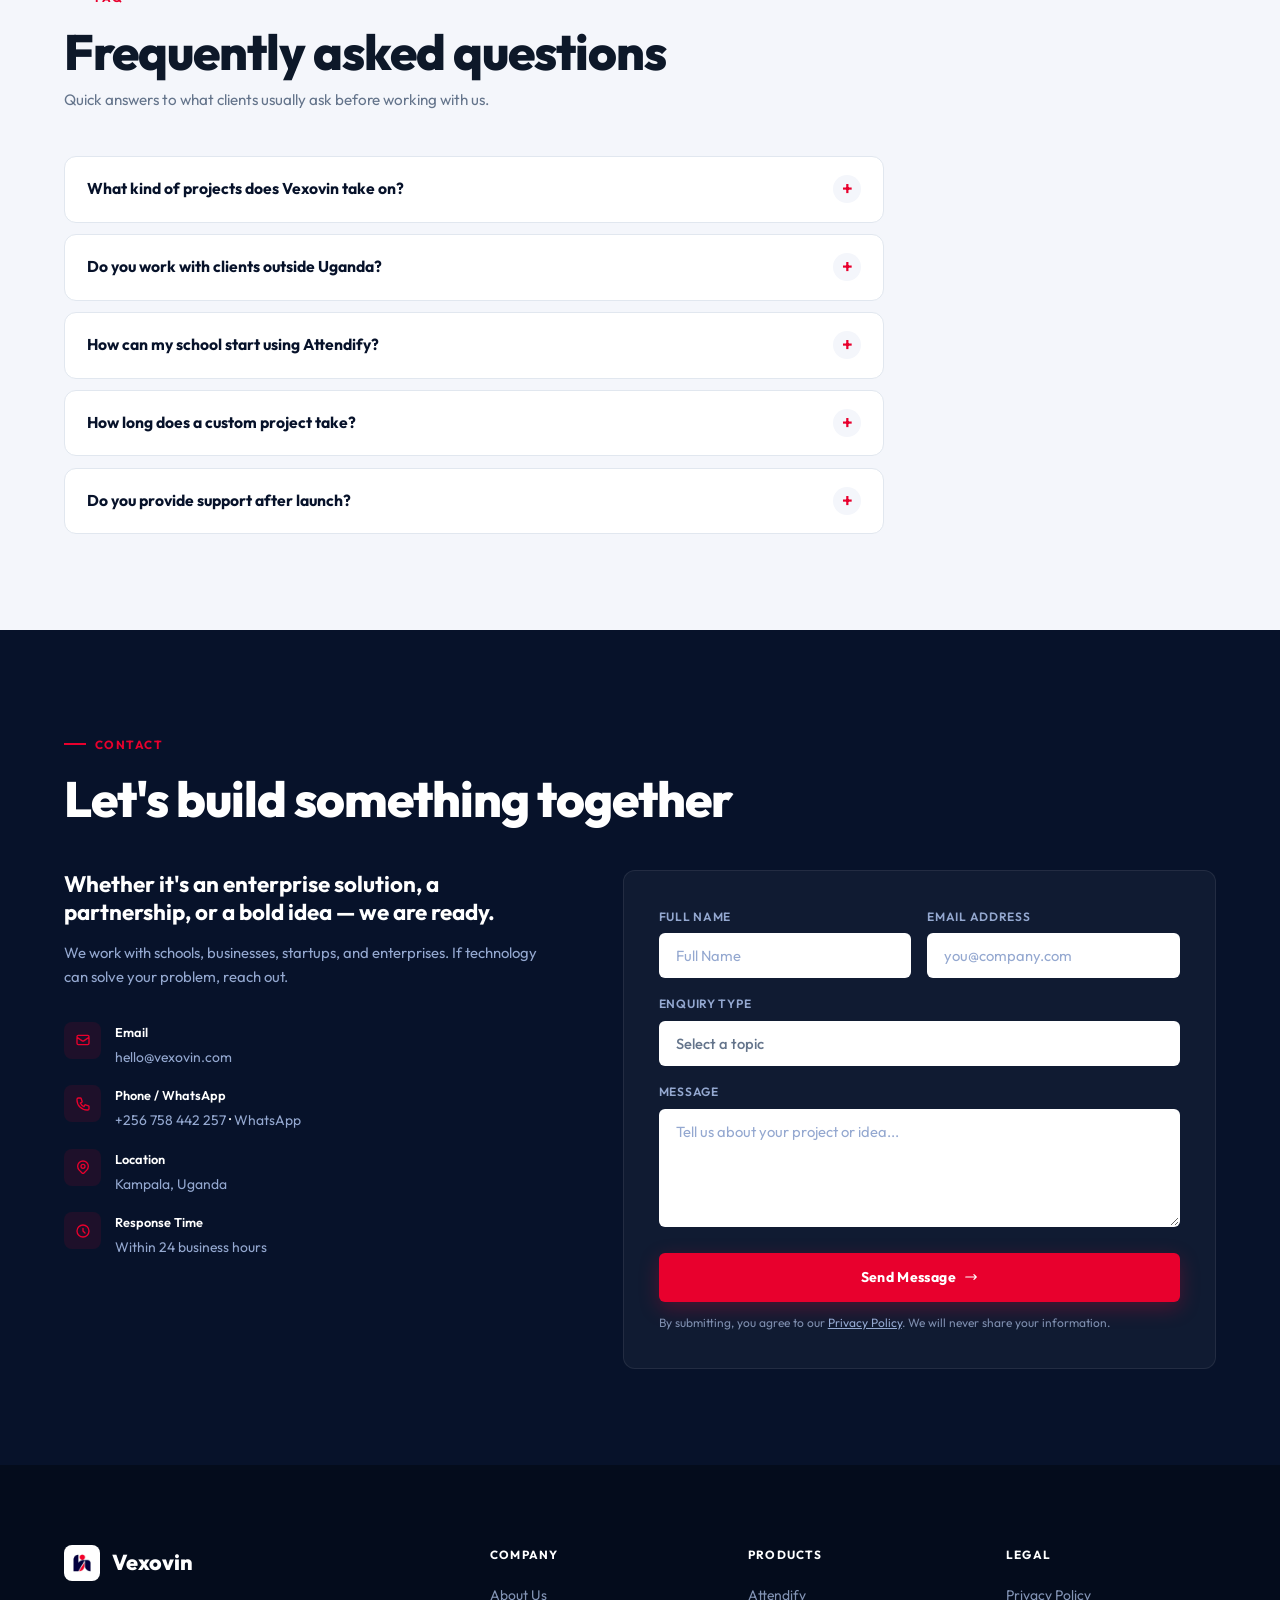
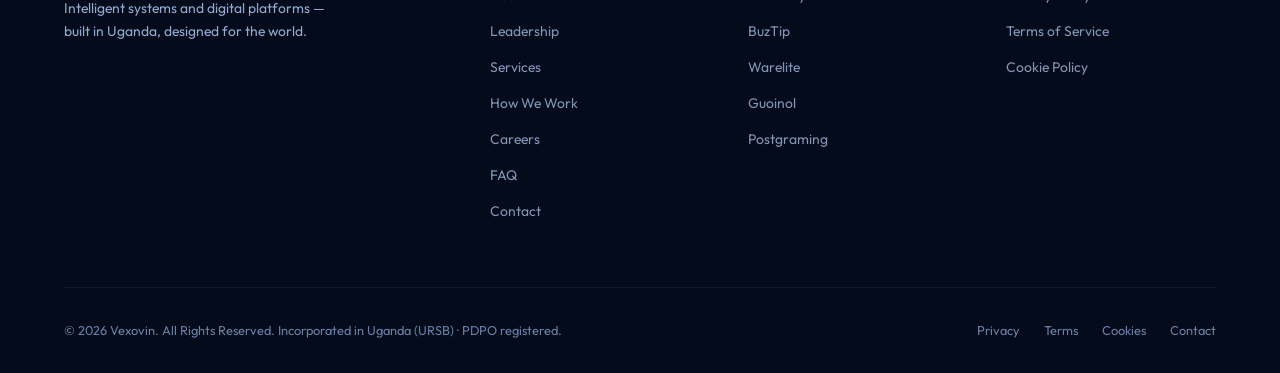
==== commit 31d5fe23: "Use uploaded team photos and product logos; remove Ultimate100FreeTools - Move uploaded photos to im" ====
--- a/index.html
+++ b/index.html
@@ -5,7 +5,7 @@
     <meta name="viewport" content="width=device-width, initial-scale=1.0">
     <title>Vexovin | Intelligent Systems, AI Automation & Digital Platforms</title>
     <meta name="google-site-verification" content="m_bJuhwZ5jFjgT2-VVys0vHdRk5LwYMUuwNMGE22k9U" />
-    <meta name="description" content="Vexovin is a Kampala-based technology company building intelligent systems, AI automation and digital platforms — including Attendify, BuzTip, Warelite, Guoinol, Postgraming and Ultimate100FreeTools.">
+    <meta name="description" content="Vexovin is a Kampala-based technology company building intelligent systems, AI automation and digital platforms — including Attendify, BuzTip, Warelite, Guoinol and Postgraming.">
     <meta name="keywords" content="Vexovin, Intelligent Systems, Industrial AI, Attendify, BuzTip, Warelite, Guoinol, Postgraming, Digital Platforms, Software Company Uganda, Ssenkima Ashiraf">
     <meta name="author" content="Ssenkima Ashiraf (Founder, Vexovin)">
     <link rel="canonical" href="https://vexovin.com/">
@@ -145,7 +145,7 @@
         .hero h1 em { font-style:normal; background:linear-gradient(90deg,#FF2D55,#E8002D 60%,#FF6A3D); -webkit-background-clip:text; background-clip:text; color:transparent; }
         .hero-sub { max-width:600px; margin-top:1.5rem; color:#A9B9DA; font-size:1.08rem; font-weight:400; line-height:1.7; }
         .hero-act { display:flex; flex-wrap:wrap; gap:1rem; margin-top:2.75rem; }
-        .hero-stats { display:grid; grid-template-columns:repeat(2,1fr); gap:2rem 3rem; margin-top:4.5rem; padding-top:2.5rem; border-top:1px solid var(--bd); }
+        .hero-stats { display:grid; grid-template-columns:repeat(3,1fr); gap:2rem 3rem; margin-top:4.5rem; padding-top:2.5rem; border-top:1px solid var(--bd); }
         .hst-n { font-size:2.4rem; font-weight:900; color:#fff; line-height:1; }
         .hst-n em { color:var(--red); font-style:normal; }
         .hst-l { color:#7D8DAD; font-size:.8rem; letter-spacing:.04em; margin-top:.2rem; }
@@ -516,8 +516,7 @@
             <a href="#contact" class="btn btn-ghost">Start a Project</a>
         </div>
         <div class="hero-stats">
-            <div><div class="hst-n"><em>6</em>+</div><div class="hst-l">Live Products</div></div>
-            <div><div class="hst-n"><em>100</em>+</div><div class="hst-l">Free Tools Shipped</div></div>
+            <div><div class="hst-n"><em>5</em>+</div><div class="hst-l">Live Products</div></div>
             <div><div class="hst-n"><em>3</em>+</div><div class="hst-l">Industry Verticals</div></div>
             <div><div class="hst-n"><em>1</em>K+</div><div class="hst-l">Users Served</div></div>
         </div>
@@ -542,7 +541,7 @@
         <div class="t-item">Founders Publication<span class="t-dot"></span></div>
         <div class="t-item">Social Platforms<span class="t-dot"></span></div>
         <div class="t-item">Embedded Systems<span class="t-dot"></span></div>
-        <div class="t-item">Developer Tools<span class="t-dot"></span></div>
+        <div class="t-item">AI Automation<span class="t-dot"></span></div>
         <div class="t-item">AI Social Agents<span class="t-dot"></span></div>
         <div class="t-item">Custom Software<span class="t-dot"></span></div>
         <div class="t-item">Industrial AI<span class="t-dot"></span></div>
@@ -551,7 +550,7 @@
         <div class="t-item">Founders Publication<span class="t-dot"></span></div>
         <div class="t-item">Social Platforms<span class="t-dot"></span></div>
         <div class="t-item">Embedded Systems<span class="t-dot"></span></div>
-        <div class="t-item">Developer Tools<span class="t-dot"></span></div>
+        <div class="t-item">AI Automation<span class="t-dot"></span></div>
         <div class="t-item">AI Social Agents<span class="t-dot"></span></div>
         <div class="t-item">Custom Software<span class="t-dot"></span></div>
     </div>
@@ -613,7 +612,6 @@
             <div class="vc fu"><div class="vc-h"><div class="vtag">Publication</div><div class="vc-top"><span class="mono">B<img loading="lazy" src="images/logos/buztip.png" alt="BuzTip logo" onerror="this.remove()"></span><h3>BuzTip</h3></div></div><div class="vc-b"><p>A publication for founders, builders, and bootstrappers. Real lessons on startup survival, free tools, and cost-saving frameworks — no hype, only substance.</p></div><div class="vc-f"><a href="https://buztip.uk/" target="_blank" rel="noopener" class="vlink">Visit BuzTip <svg fill="none" viewBox="0 0 24 24" stroke="currentColor"><path stroke-linecap="round" stroke-linejoin="round" stroke-width="2.5" d="M17 8l4 4m0 0l-4 4m4-4H3"/></svg></a><span class="vst">Live</span></div></div>
             <div class="vc fu"><div class="vc-h"><div class="vtag">Commerce App</div><div class="vc-top"><span class="mono">W<img loading="lazy" src="images/logos/warelite.png" alt="Warelite logo" onerror="this.remove()"></span><h3>Warelite</h3></div></div><div class="vc-b"><p>Mobile inventory management built for shoe retailers and boutique stores. Track stock, manage sales, and monitor your business from your Android device.</p></div><div class="vc-f"><a href="https://play.google.com/store/apps/details?id=com.warelite.invetory" target="_blank" rel="noopener" class="vlink">Download on Play Store <svg fill="none" viewBox="0 0 24 24" stroke="currentColor"><path stroke-linecap="round" stroke-linejoin="round" stroke-width="2.5" d="M17 8l4 4m0 0l-4 4m4-4H3"/></svg></a><span class="vst">Live</span></div></div>
             <div class="vc fu"><div class="vc-h"><div class="vtag">Social Platform</div><div class="vc-top"><span class="mono">G<img loading="lazy" src="images/logos/guoinol.png" alt="Guoinol logo" onerror="this.remove()"></span><h3>Guoinol</h3></div></div><div class="vc-b"><p>Flagship social platform engineered for authentic connection. Merges professional networking with social communication, powered by intelligent features.</p></div><div class="vc-f"><a href="https://www.guoinol.com/" target="_blank" rel="noopener" class="vlink">Visit Guoinol <svg fill="none" viewBox="0 0 24 24" stroke="currentColor"><path stroke-linecap="round" stroke-linejoin="round" stroke-width="2.5" d="M17 8l4 4m0 0l-4 4m4-4H3"/></svg></a><span class="vst">Live</span></div></div>
-            <div class="vc fu"><div class="vc-h"><div class="vtag">Developer Tools</div><div class="vc-top"><span class="mono">U<img loading="lazy" src="images/logos/ultimate100freetools.png" alt="Ultimate100FreeTools logo" onerror="this.remove()"></span><h3>Ultimate100FreeTools</h3></div></div><div class="vc-b"><p>A comprehensive suite of over 100 free online tools empowering creators, developers, and professionals — a Vexovin-owned platform serving users worldwide.</p></div><div class="vc-f"><a href="http://ultimate100freetools.com" target="_blank" rel="noopener" class="vlink">Open Toolbox <svg fill="none" viewBox="0 0 24 24" stroke="currentColor"><path stroke-linecap="round" stroke-linejoin="round" stroke-width="2.5" d="M17 8l4 4m0 0l-4 4m4-4H3"/></svg></a><span class="vst">Live</span></div></div>
             <div class="vc fu"><div class="vc-h"><div class="vtag">AI Agent</div><div class="vc-top"><span class="mono">P<img loading="lazy" src="images/logos/postgraming.png" alt="Postgraming logo" onerror="this.remove()"></span><h3>Postgraming</h3></div></div><div class="vc-b"><p>AI-powered social media agent that learns your brand voice, generates platform-optimised content, and auto-publishes across X, LinkedIn, Bluesky & Guoinol — on autopilot, every day.</p></div><div class="vc-f"><a href="https://www.postgraming.live/" target="_blank" rel="noopener" class="vlink">Visit Postgraming <svg fill="none" viewBox="0 0 24 24" stroke="currentColor"><path stroke-linecap="round" stroke-linejoin="round" stroke-width="2.5" d="M17 8l4 4m0 0l-4 4m4-4H3"/></svg></a><span class="vst">Live</span></div></div>
             <div class="vc fu"><div class="vc-h"><div class="vtag">Service</div><div class="vc-top"><span class="mono">C<img loading="lazy" src="favicon.png" alt="Custom Software logo" onerror="this.remove()"></span><h3>Custom Software</h3></div></div><div class="vc-b"><p>Bespoke software development — web platforms, mobile apps, embedded systems, and API integrations built to your exact specification and scale.</p></div><div class="vc-f"><a href="#contact" class="vlink">Start a Project <svg fill="none" viewBox="0 0 24 24" stroke="currentColor"><path stroke-linecap="round" stroke-linejoin="round" stroke-width="2.5" d="M17 8l4 4m0 0l-4 4m4-4H3"/></svg></a><span class="vst">Available</span></div></div>
         </div>
@@ -870,7 +868,7 @@
                 <p>Intelligent systems and digital platforms — built in Uganda, designed for the world.</p>
             </div>
             <div class="fcol"><h4>Company</h4><ul><li><a href="#about">About Us</a></li><li><a href="#team">Leadership</a></li><li><a href="#services">Services</a></li><li><a href="#process">How We Work</a></li><li><a href="#careers">Careers</a></li><li><a href="#faq">FAQ</a></li><li><a href="#contact">Contact</a></li></ul></div>
-            <div class="fcol"><h4>Products</h4><ul><li><a href="https://attendify.site/" target="_blank" rel="noopener">Attendify</a></li><li><a href="https://buztip.uk/" target="_blank" rel="noopener">BuzTip</a></li><li><a href="https://play.google.com/store/apps/details?id=com.warelite.invetory" target="_blank" rel="noopener">Warelite</a></li><li><a href="https://www.guoinol.com/" target="_blank" rel="noopener">Guoinol</a></li><li><a href="https://www.postgraming.live/" target="_blank" rel="noopener">Postgraming</a></li><li><a href="http://ultimate100freetools.com" target="_blank" rel="noopener">100 Free Tools</a></li></ul></div>
+            <div class="fcol"><h4>Products</h4><ul><li><a href="https://attendify.site/" target="_blank" rel="noopener">Attendify</a></li><li><a href="https://buztip.uk/" target="_blank" rel="noopener">BuzTip</a></li><li><a href="https://play.google.com/store/apps/details?id=com.warelite.invetory" target="_blank" rel="noopener">Warelite</a></li><li><a href="https://www.guoinol.com/" target="_blank" rel="noopener">Guoinol</a></li><li><a href="https://www.postgraming.live/" target="_blank" rel="noopener">Postgraming</a></li></ul></div>
             <div class="fcol"><h4>Legal</h4><ul><li><a href="privacy.html">Privacy Policy</a></li><li><a href="terms.html">Terms of Service</a></li><li><a href="cookies.html">Cookie Policy</a></li></ul></div>
         </div>
         <div class="fbot">
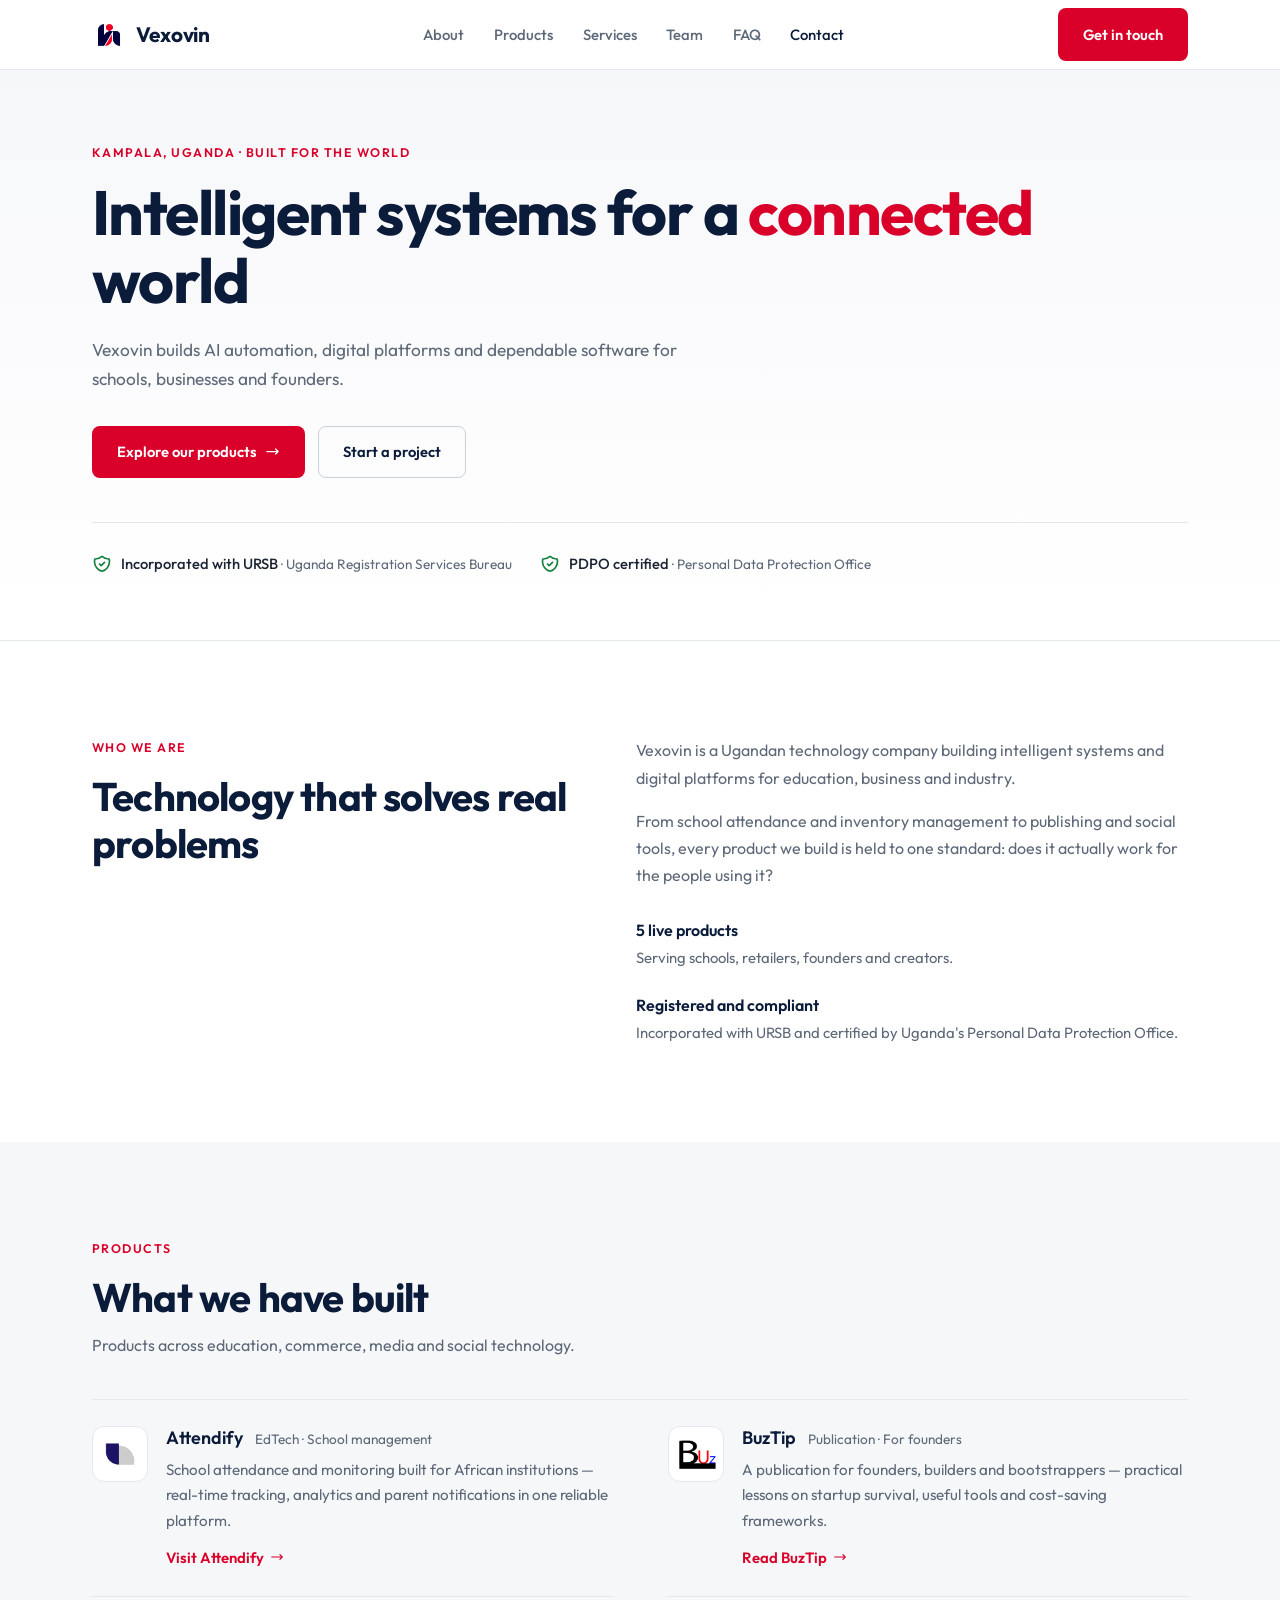
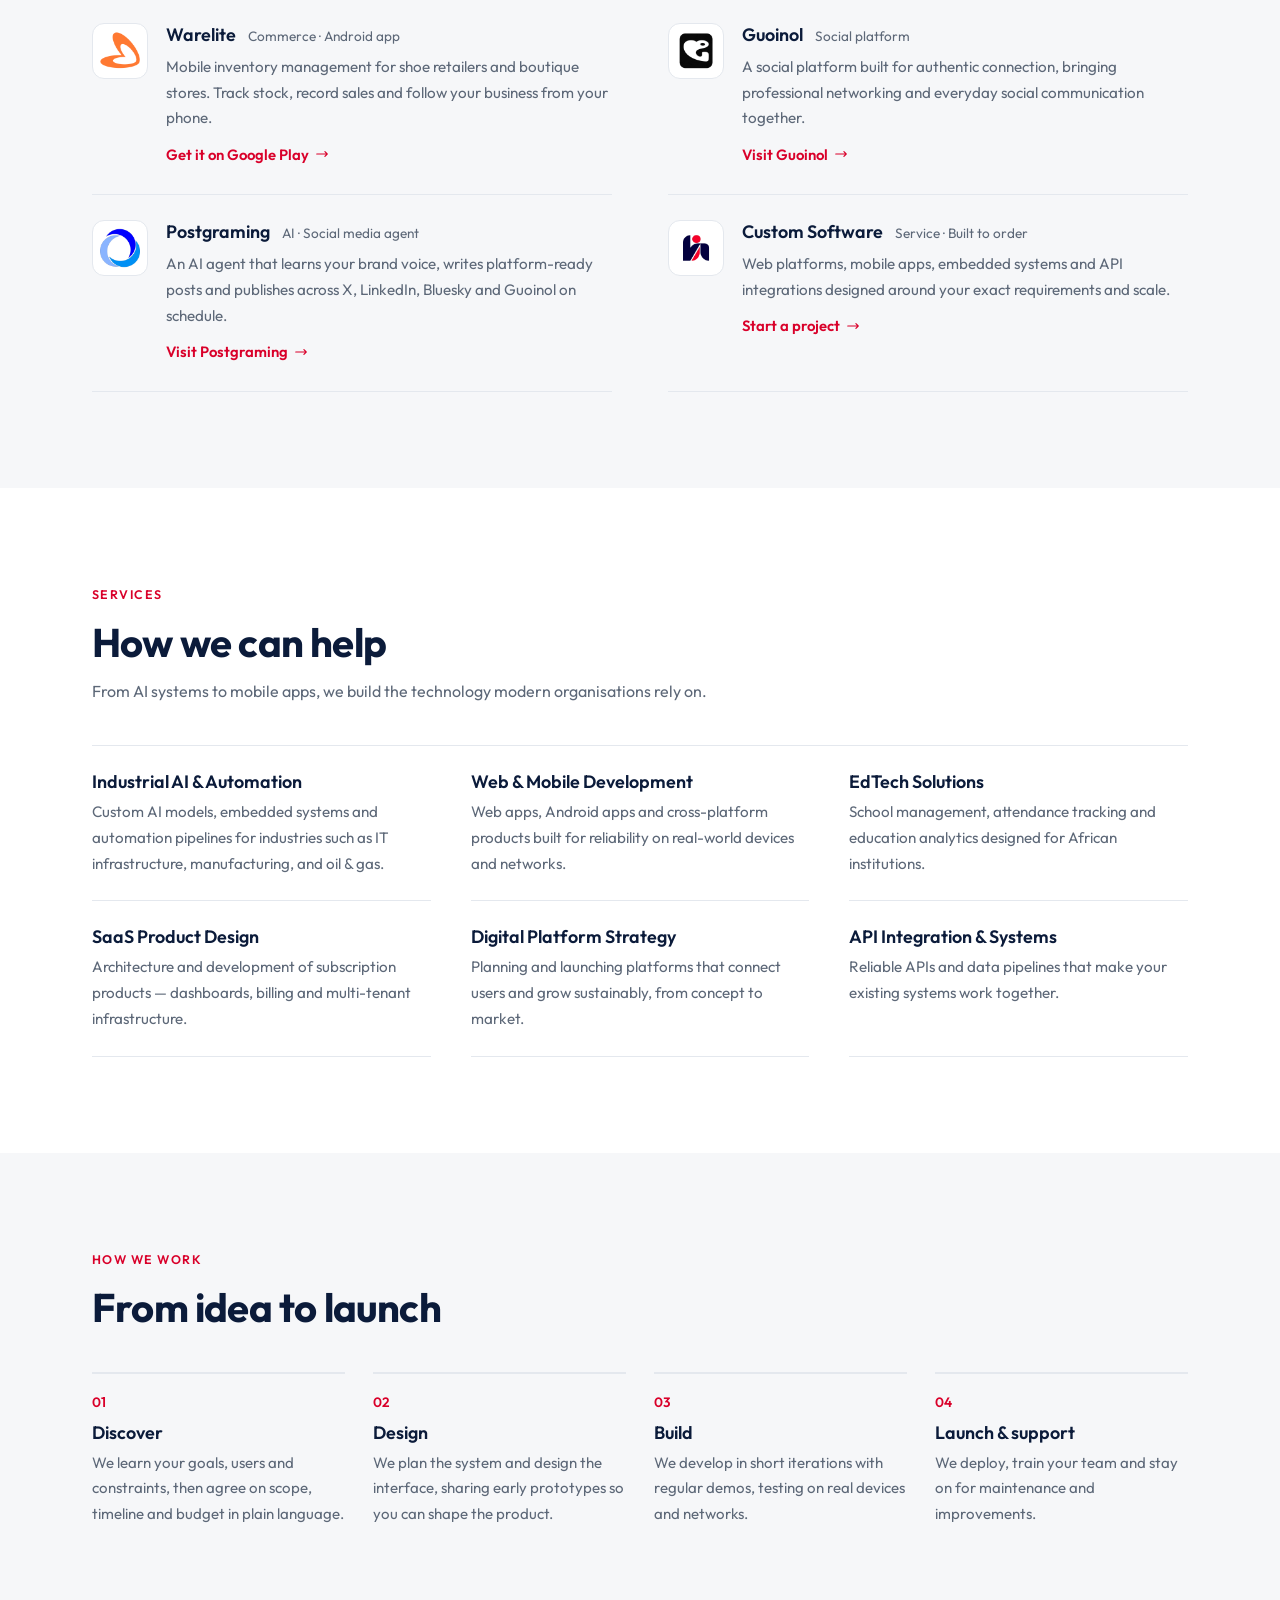
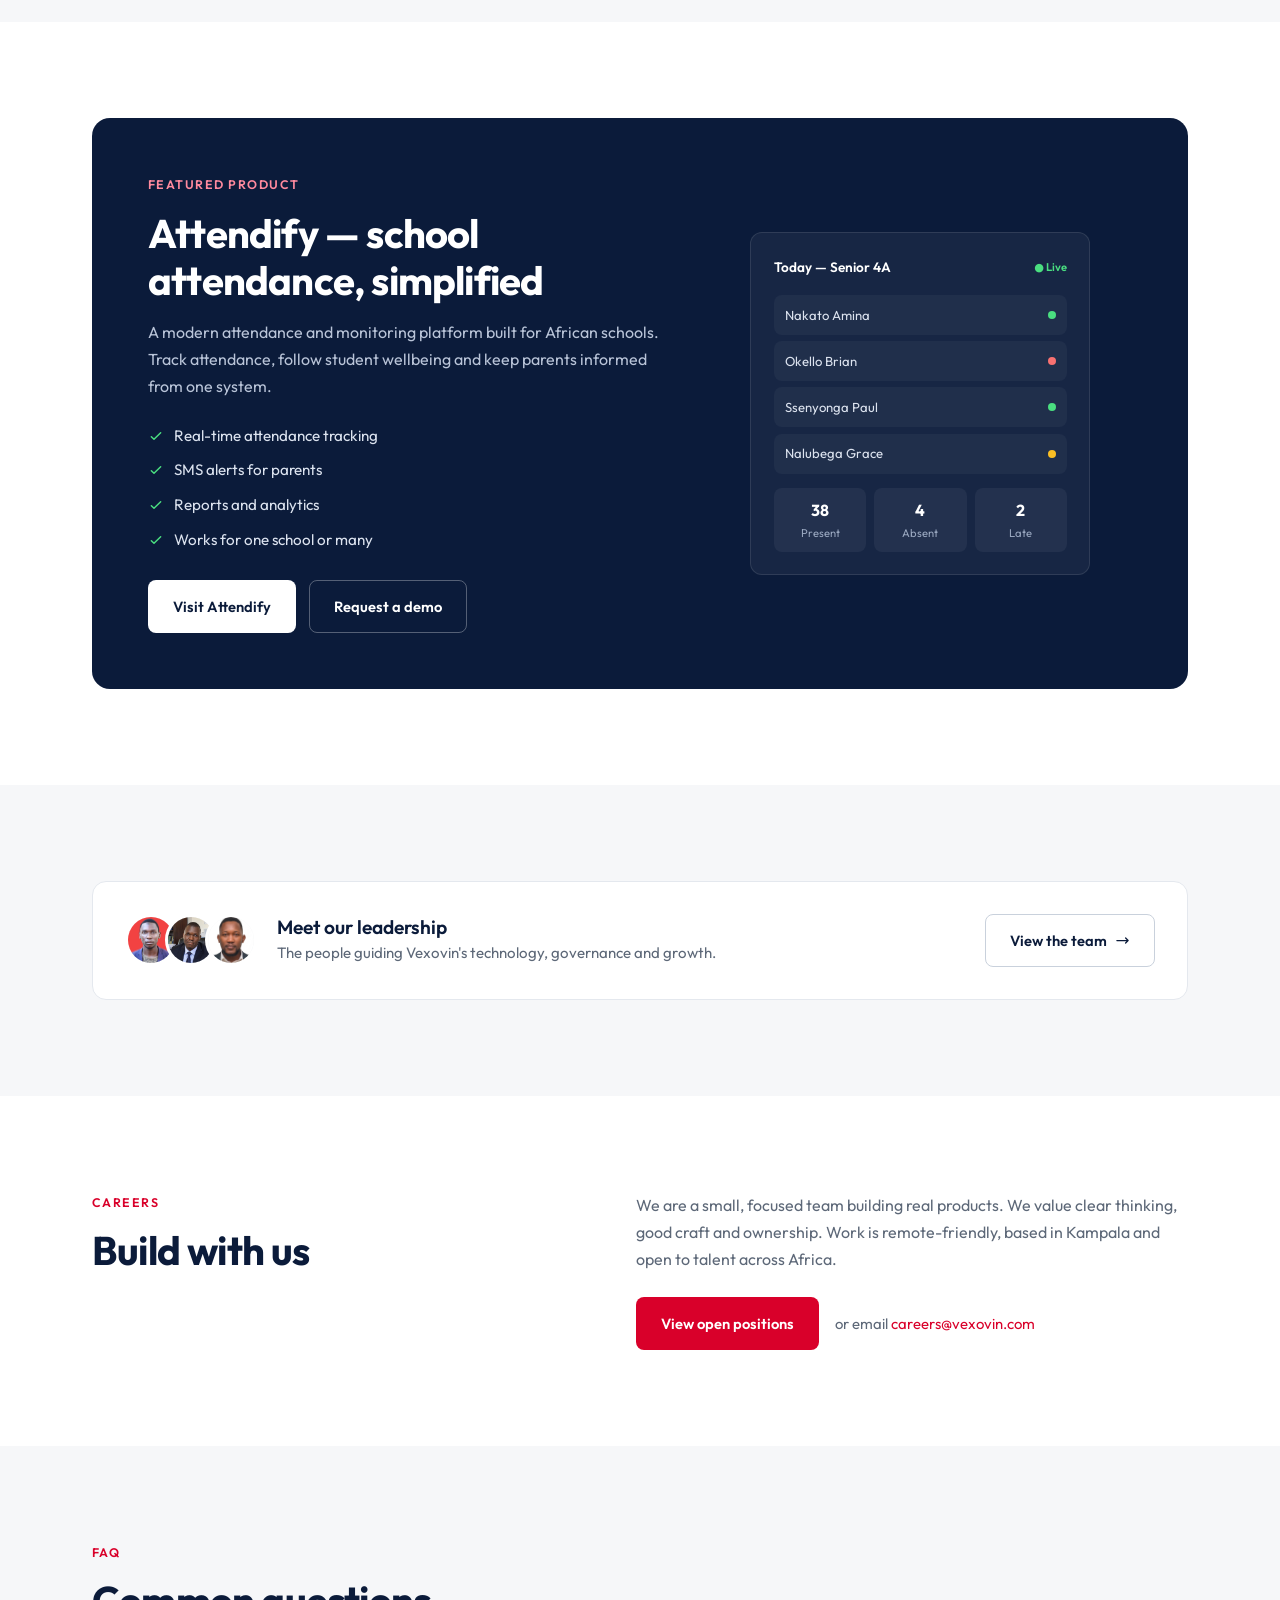
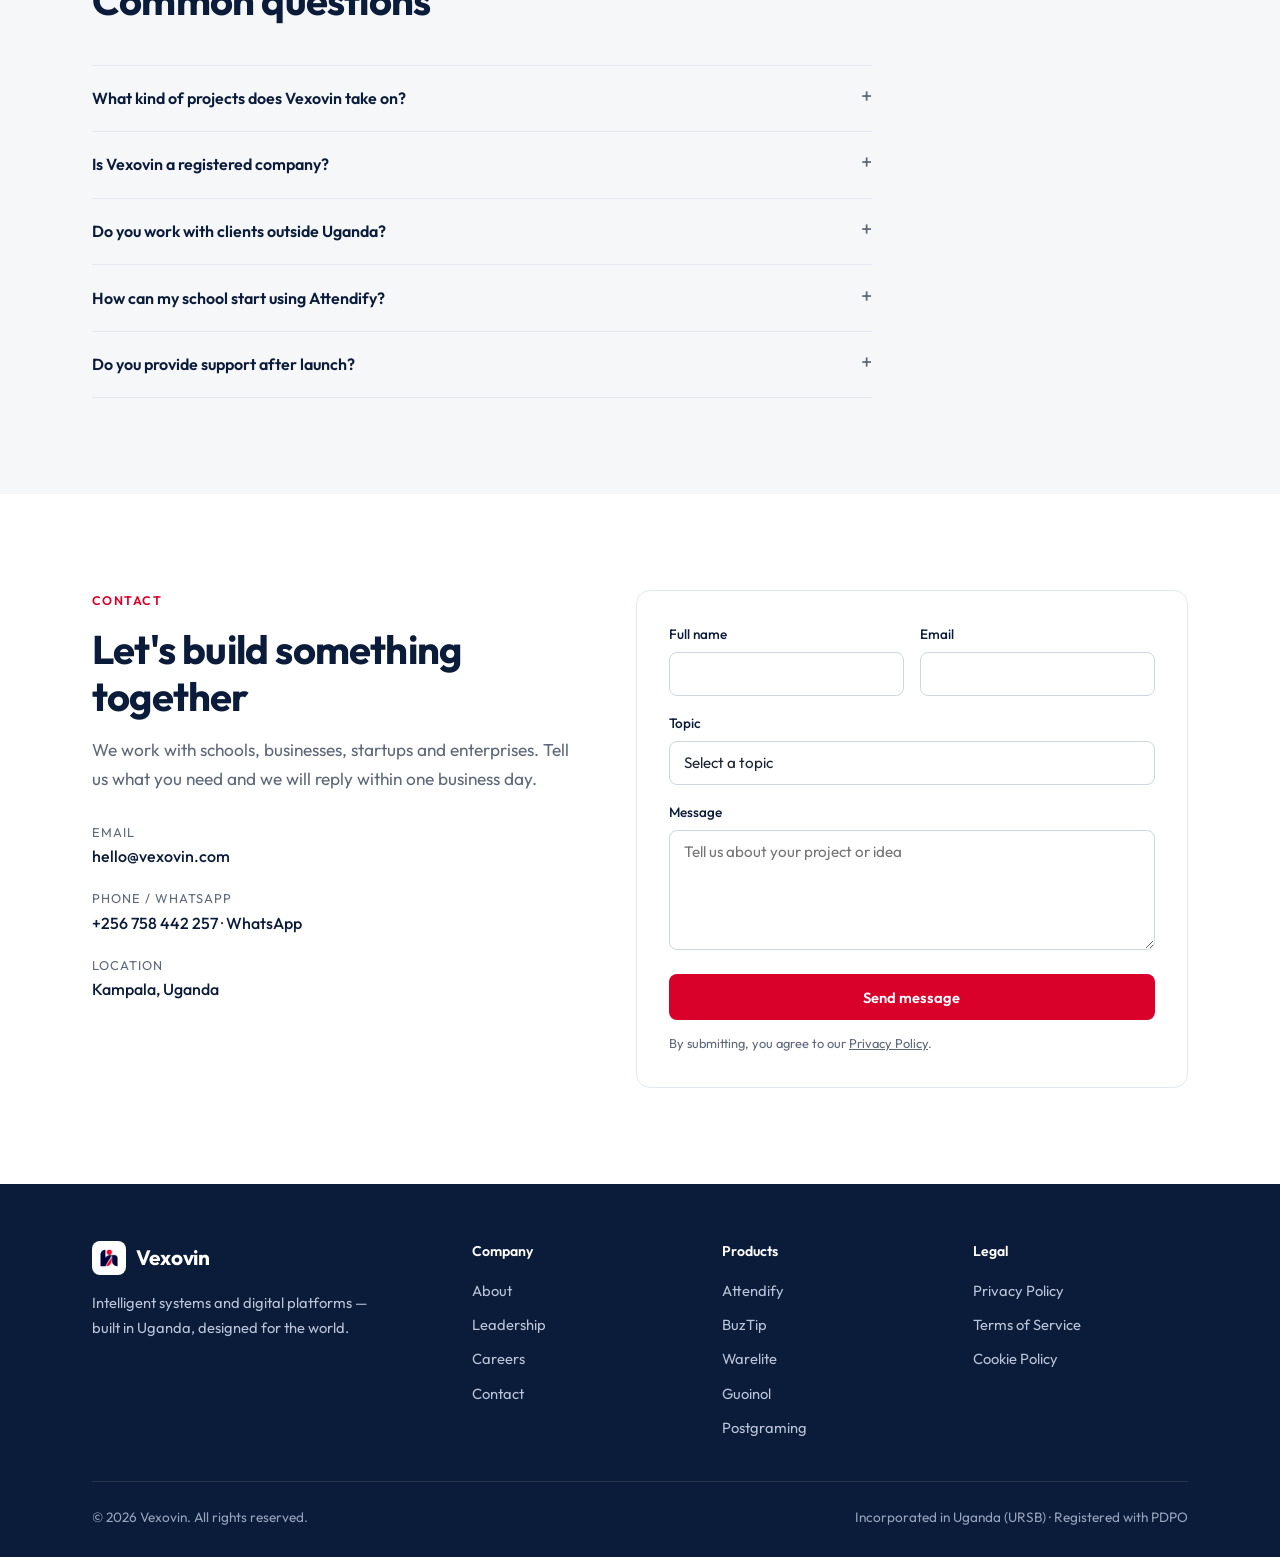
==== commit 5b3ac488: "Calmer redesign, logo-led product list, separate leadership pages - Rebuild the landing page with a " ====
--- a/index.html
+++ b/index.html
@@ -6,24 +6,21 @@
     <title>Vexovin | Intelligent Systems, AI Automation & Digital Platforms</title>
     <meta name="google-site-verification" content="m_bJuhwZ5jFjgT2-VVys0vHdRk5LwYMUuwNMGE22k9U" />
     <meta name="description" content="Vexovin is a Kampala-based technology company building intelligent systems, AI automation and digital platforms — including Attendify, BuzTip, Warelite, Guoinol and Postgraming.">
-    <meta name="keywords" content="Vexovin, Intelligent Systems, Industrial AI, Attendify, BuzTip, Warelite, Guoinol, Postgraming, Digital Platforms, Software Company Uganda, Ssenkima Ashiraf">
-    <meta name="author" content="Ssenkima Ashiraf (Founder, Vexovin)">
     <link rel="canonical" href="https://vexovin.com/">
     <meta property="og:title" content="Vexovin | Intelligent Systems, AI Automation & Digital Platforms">
-    <meta property="og:description" content="Vexovin architects the future with Industrial AI, intelligent automation, and groundbreaking digital platforms.">
+    <meta property="og:description" content="Vexovin is a Kampala-based technology company building intelligent systems, AI automation and digital platforms — including Attendify, BuzTip, Warelite, Guoinol and Postgraming.">
     <meta property="og:type" content="website">
-    <meta property="og:url" content="https://vexovin.com">
+    <meta property="og:url" content="https://vexovin.com/">
     <meta property="og:image" content="https://vexovin.com/favicon.png">
     <meta property="og:site_name" content="Vexovin">
     <meta name="twitter:card" content="summary">
-    <meta name="twitter:title" content="Vexovin | Intelligent Systems, AI Automation & Digital Platforms">
-    <meta name="twitter:description" content="AI automation, intelligent digital platforms and industry-grade software — built in Uganda for the world.">
-    <meta name="theme-color" content="#07122A">
+    <meta name="theme-color" content="#0B1B3A">
     <link rel="icon" type="image/png" href="favicon.png">
     <link rel="apple-touch-icon" href="favicon.png">
     <link rel="preconnect" href="https://fonts.googleapis.com">
     <link rel="preconnect" href="https://fonts.gstatic.com" crossorigin>
-    <link href="https://fonts.googleapis.com/css2?family=Outfit:wght@400;500;600;700;800;900&display=swap" rel="stylesheet">
+    <link href="https://fonts.googleapis.com/css2?family=Outfit:wght@400;500;600;700&display=swap" rel="stylesheet">
+    <link rel="stylesheet" href="style.css">
     <script type="application/ld+json">
     {
         "@context": "https://schema.org",
@@ -34,821 +31,266 @@
         "email": "hello@vexovin.com",
         "telephone": "+256758442257",
         "address": { "@type": "PostalAddress", "addressLocality": "Kampala", "addressCountry": "UG" },
-        "founder": { "@type": "Person", "name": "Ssenkima Ashiraf" },
+        "founder": { "@type": "Person", "@id": "https://vexovin.com/ssenkima-ashiraf.html#person", "name": "Ssenkima Ashiraf", "url": "https://vexovin.com/ssenkima-ashiraf.html" },
         "sameAs": ["https://attendify.site/", "https://buztip.uk/", "https://www.guoinol.com/", "https://www.postgraming.live/"]
     }
     </script>
-
-    <style>
-        :root {
-            --navy:   #07122A;
-            --nmid:   #0F1E3D;
-            --nlit:   #1A2E60;
-            --red:    #E8002D;
-            --rdk:    #BF0025;
-            --white:  #FFFFFF;
-            --off:    #F4F6FB;
-            --text:   #0D1829;
-            --muted:  #64748B;
-            --bd:     rgba(255,255,255,0.08);
-            --bl:     #E1E7EF;
-            --hh:     72px;
-            --r:      6px;
-            --rl:     12px;
-        }
-        *, *::before, *::after { margin:0; padding:0; box-sizing:border-box; }
-        html { scroll-behavior:smooth; scroll-padding-top:var(--hh); }
-        body { font-family:'Outfit',sans-serif; background:var(--white); color:var(--text); line-height:1.65; overflow-x:hidden; }
-        body.lock { overflow:hidden; }
-        img { display:block; max-width:100%; }
-        a { color:inherit; text-decoration:none; }
-        ul { list-style:none; }
-        button { font-family:inherit; cursor:pointer; }
-        input,textarea,select { font-family:inherit; }
-        h1 { font-size:clamp(2.6rem,5.5vw,4.8rem); font-weight:800; line-height:1.05; letter-spacing:-0.025em; }
-        h2 { font-size:clamp(1.9rem,4vw,3.1rem); font-weight:800; line-height:1.1; letter-spacing:-0.02em; }
-        h3 { font-size:clamp(1.1rem,2vw,1.4rem); font-weight:700; line-height:1.25; }
-        .container { width:90%; max-width:1200px; margin:0 auto; }
-        section { padding:4.5rem 0; }
-
-        /* LABEL */
-        .lbl { display:inline-flex; align-items:center; gap:.55rem; font-size:.74rem; font-weight:700; letter-spacing:.13em; text-transform:uppercase; color:var(--red); margin-bottom:1.1rem; }
-        .lbl::before { content:''; width:22px; height:2px; background:var(--red); display:block; }
-
-        /* BUTTONS */
-        .btn { display:inline-flex; align-items:center; gap:.5rem; padding:.82rem 1.85rem; font-size:.88rem; font-weight:700; letter-spacing:.025em; border-radius:var(--r); border:2px solid transparent; transition:all .22s ease; white-space:nowrap; cursor:pointer; }
-        .btn:hover { transform:translateY(-2px); }
-        .btn svg { width:14px; height:14px; flex-shrink:0; }
-        .btn-red { background:var(--red); color:#fff; box-shadow:0 6px 20px rgba(232,0,45,.28); }
-        .btn-red:hover { background:var(--rdk); box-shadow:0 10px 26px rgba(232,0,45,.36); }
-        .btn:focus-visible, a:focus-visible, button:focus-visible { outline:2px solid var(--red); outline-offset:3px; }
-        .btn-ghost { background:transparent; color:#fff; border-color:rgba(255,255,255,.35); }
-        .btn-ghost:hover { border-color:#fff; background:rgba(255,255,255,.07); }
-        .btn-outline { background:transparent; color:var(--navy); border-color:var(--navy); }
-        .btn-outline:hover { background:var(--navy); color:#fff; }
-
-        /* HEADER */
-        .hdr { position:sticky; top:0; z-index:900; height:var(--hh); background:rgba(7,18,42,.97); backdrop-filter:blur(18px); -webkit-backdrop-filter:blur(18px); border-bottom:1px solid var(--bd); }
-        .hdr { transition:box-shadow .25s; }
-        .hdr.scrolled { box-shadow:0 8px 30px rgba(0,0,0,.28); }
-        .hdr-in { display:flex; align-items:center; justify-content:space-between; height:100%; }
-
-        .logo { display:flex; align-items:center; gap:.75rem; flex-shrink:0; }
-        .logo-bg { background:#fff; border-radius:8px; padding:5px; display:flex; align-items:center; justify-content:center; }
-        .logo-bg img { width:30px; height:30px; object-fit:contain; display:block; }
-        .logo-name { font-size:1.35rem; font-weight:800; color:#fff; letter-spacing:-.01em; }
-
-        .dnav { display:none; align-items:center; gap:.1rem; }
-        .dnav a { color:#94A8D0; font-size:.87rem; font-weight:500; padding:.44rem .82rem; border-radius:var(--r); transition:color .2s,background .2s; }
-        .dnav a:hover { color:#fff; background:rgba(255,255,255,.07); }
-        .dnav a.act { color:#fff; }
-        .dnav a.act::after { content:''; display:block; height:2px; background:var(--red); border-radius:2px; margin-top:2px; }
-        .hcta { display:none; }
-
-        .hbtn { width:44px; height:44px; background:none; border:none; display:flex; flex-direction:column; align-items:center; justify-content:center; gap:5px; padding:.5rem; }
-        .hbtn span { display:block; width:22px; height:2px; background:#fff; transition:transform .3s,opacity .3s; transform-origin:center; }
-        .hbtn.open span:nth-child(1) { transform:translateY(7px) rotate(45deg); }
-        .hbtn.open span:nth-child(2) { opacity:0; }
-        .hbtn.open span:nth-child(3) { transform:translateY(-7px) rotate(-45deg); }
-
-        /* DRAWER */
-        .drw { position:fixed; top:0; right:0; width:min(88vw,340px); height:100dvh; background:var(--nmid); z-index:1001; transform:translateX(100%); transition:transform .38s cubic-bezier(.22,1,.36,1); display:flex; flex-direction:column; padding:calc(var(--hh) + 1.5rem) 1.75rem 2rem; overflow-y:auto; }
-        .drw.open { transform:translateX(0); }
-        .drw-links { display:flex; flex-direction:column; gap:.12rem; }
-        .drw-links a { color:#94A8D0; font-size:1.15rem; font-weight:600; padding:.82rem 1rem; border-radius:var(--r); transition:color .2s,background .2s; }
-        .drw-links a:hover { color:#fff; background:rgba(255,255,255,.06); }
-        .drw-div { border:none; border-top:1px solid var(--bd); margin:1.25rem 0; }
-        .drw-sec a { display:block; color:#64748B; font-size:.875rem; padding:.52rem 1rem; border-radius:var(--r); transition:color .2s; }
-        .drw-sec a:hover { color:#fff; }
-        .drw-ft { margin-top:auto; padding-top:2rem; }
-        .drw-ft .btn { width:100%; justify-content:center; }
-        .ovl { position:fixed; inset:0; background:rgba(0,0,0,.6); opacity:0; visibility:hidden; z-index:1000; transition:opacity .35s,visibility .35s; }
-        .ovl.show { opacity:1; visibility:visible; }
-
-        /* HERO */
-        .hero { position:relative; overflow:hidden; color:#fff; min-height:calc(100svh - var(--hh)); display:flex; align-items:center; }
-        .hero-bg { position:absolute; inset:0; background:radial-gradient(ellipse 70% 60% at 85% 20%,rgba(26,46,96,.9) 0%,transparent 70%),radial-gradient(ellipse 60% 50% at 10% 100%,rgba(232,0,45,.12) 0%,transparent 70%),linear-gradient(160deg,#07122A 0%,#0A1733 60%,#0F1E3D 100%); }
-        .hero-bg::after { content:''; position:absolute; inset:0; background:linear-gradient(180deg,transparent 70%,rgba(4,12,28,.6) 100%); }
-        .hero-grid { position:absolute; inset:0; z-index:1; background-image:linear-gradient(rgba(148,168,208,.06) 1px,transparent 1px),linear-gradient(90deg,rgba(148,168,208,.06) 1px,transparent 1px); background-size:56px 56px; -webkit-mask-image:radial-gradient(ellipse 80% 70% at 60% 40%,#000 30%,transparent 80%); mask-image:radial-gradient(ellipse 80% 70% at 60% 40%,#000 30%,transparent 80%); }
-        .hero-glow { position:absolute; top:-180px; right:-180px; width:680px; height:680px; border-radius:50%; background:radial-gradient(circle,rgba(232,0,45,.2) 0%,transparent 68%); z-index:1; pointer-events:none; animation:glow 9s ease-in-out infinite alternate; }
-        @keyframes glow { from{transform:translate(0,0) scale(1)} to{transform:translate(-60px,40px) scale(1.12)} }
-        .hero .container { position:relative; z-index:2; padding-top:4rem; padding-bottom:4rem; }
-
-        /* HERO EYEBROW — typographic, no pill/card */
-        .hero-eye { display:flex; flex-wrap:wrap; align-items:center; gap:.6rem 1.2rem; margin-bottom:2rem; }
-        .hero-eye span { white-space:nowrap; }
-        .hero-eye .eye-line { width:48px; height:1px; background:var(--red); flex-shrink:0; }
-        .hero-eye .eye-loc { font-size:.7rem; font-weight:700; letter-spacing:.22em; text-transform:uppercase; color:var(--red); }
-        .hero-eye .eye-div { width:3px; height:3px; border-radius:50%; background:#3D4F6E; flex-shrink:0; }
-        .hero-eye .eye-sub { font-size:.7rem; font-weight:500; letter-spacing:.18em; text-transform:uppercase; color:#6B7FA6; }
-
-        .hero h1 em { font-style:normal; background:linear-gradient(90deg,#FF2D55,#E8002D 60%,#FF6A3D); -webkit-background-clip:text; background-clip:text; color:transparent; }
-        .hero-sub { max-width:600px; margin-top:1.5rem; color:#A9B9DA; font-size:1.08rem; font-weight:400; line-height:1.7; }
-        .hero-act { display:flex; flex-wrap:wrap; gap:1rem; margin-top:2.75rem; }
-        .hero-stats { display:grid; grid-template-columns:repeat(3,1fr); gap:2rem 3rem; margin-top:4.5rem; padding-top:2.5rem; border-top:1px solid var(--bd); }
-        .hst-n { font-size:2.4rem; font-weight:900; color:#fff; line-height:1; }
-        .hst-n em { color:var(--red); font-style:normal; }
-        .hst-l { color:#7D8DAD; font-size:.8rem; letter-spacing:.04em; margin-top:.2rem; }
-
-        /* TICKER */
-        .ticker { background:var(--red); overflow:hidden; padding:.82rem 0; white-space:nowrap; }
-        .t-track { display:inline-flex; animation:tick 30s linear infinite; }
-        .t-track:hover { animation-play-state:paused; }
-        .t-item { display:inline-flex; align-items:center; gap:2rem; font-size:.75rem; font-weight:700; letter-spacing:.12em; text-transform:uppercase; color:rgba(255,255,255,.9); padding:0 2rem; }
-        .t-dot { width:3px; height:3px; border-radius:50%; background:rgba(255,255,255,.45); }
-        @keyframes tick { from{transform:translateX(0)} to{transform:translateX(-50%)} }
-
-        /* ABOUT */
-        .about-grid { display:grid; gap:4rem; align-items:center; }
-        .about-img { border-radius:var(--rl); overflow:hidden; height:320px; position:relative; }
-        .about-img img { width:100%; height:100%; object-fit:cover; }
-        .about-badge { position:absolute; bottom:1.5rem; left:1.5rem; right:1.5rem; background:rgba(7,18,42,.88); backdrop-filter:blur(10px); border:1px solid var(--bd); border-radius:var(--r); padding:1rem 1.25rem; color:#fff; }
-        .about-badge strong { display:block; font-weight:700; font-size:.92rem; }
-        .about-badge span { font-size:.78rem; color:#94A8D0; }
-        .about-text p { color:var(--muted); margin-bottom:1rem; font-size:.98rem; }
-        .pillars { display:flex; flex-direction:column; gap:.7rem; margin-top:1.75rem; }
-        .pillar { display:flex; align-items:flex-start; gap:1rem; padding:1rem 1.2rem; background:var(--off); border-radius:var(--rl); border-left:3px solid var(--red); }
-        .p-icon { width:33px; height:33px; flex-shrink:0; border-radius:7px; display:flex; align-items:center; justify-content:center; background:rgba(232,0,45,.09); color:var(--red); }
-        .p-icon svg { width:16px; height:16px; }
-        .pillar strong { display:block; font-size:.9rem; font-weight:700; color:var(--navy); }
-        .pillar span { font-size:.8rem; color:var(--muted); }
-
-        /* VENTURES */
-        .sec-off { background:var(--off); }
-        .sh { margin-bottom:2.75rem; }
-        .sh h2 { margin-bottom:.45rem; }
-        .sh p { color:var(--muted); max-width:500px; font-size:.95rem; }
-        .vgrid { display:grid; gap:1.2rem; }
-        .vc { background:#fff; box-shadow:0 2px 10px rgba(7,18,42,.04); border-radius:var(--rl); border:1px solid var(--bl); overflow:hidden; display:flex; flex-direction:column; transition:transform .22s,box-shadow .22s,border-color .22s; }
-        .vc:hover { transform:translateY(-5px); box-shadow:0 16px 36px rgba(7,18,42,.09); border-color:rgba(232,0,45,.25); }
-        .vc-h { background:linear-gradient(135deg,var(--navy) 0%,var(--nlit) 100%); padding:1.65rem 1.85rem 1.4rem; position:relative; }
-        .vc-h::after { content:''; position:absolute; bottom:0; left:0; right:0; height:2px; background:var(--red); }
-        .vtag { display:inline-block; font-size:.67rem; font-weight:700; letter-spacing:.09em; text-transform:uppercase; color:var(--red); background:rgba(232,0,45,.12); padding:.24rem .62rem; border-radius:100px; border:1px solid rgba(232,0,45,.2); margin-bottom:.7rem; }
-        .vc-h h3 { color:#fff; font-size:1.2rem; }
-        .vc-b { padding:1.4rem 1.85rem; flex-grow:1; }
-        .vc-b p { color:var(--muted); font-size:.9rem; line-height:1.7; }
-        .vc-f { padding:1rem 1.85rem; border-top:1px solid var(--bl); display:flex; align-items:center; justify-content:space-between; }
-        .vlink { display:inline-flex; align-items:center; gap:.4rem; font-size:.8rem; font-weight:700; color:var(--red); letter-spacing:.025em; transition:gap .2s; }
-        .vlink:hover { gap:.65rem; }
-        .vlink svg { width:12px; height:12px; }
-        .vst { font-size:.7rem; color:var(--muted); display:flex; align-items:center; gap:.32rem; }
-        .vst::before { content:''; width:6px; height:6px; border-radius:50%; background:#22c55e; }
-
-        /* SERVICES */
-        .sec-dk { background:var(--navy); color:#fff; }
-        .sec-dk .lbl { color:var(--red); }
-        .sec-dk .lbl::before { background:var(--red); }
-        .sec-dk .sh h2 { color:#fff; }
-        .sec-dk .sh p { color:#94A8D0; }
-        .sgrid { display:grid; gap:1px; background:var(--bd); border:1px solid var(--bd); border-radius:var(--rl); overflow:hidden; margin-top:3rem; }
-        .svc { background:var(--nmid); padding:2.2rem; transition:background .22s; position:relative; }
-        .svc::before { content:''; position:absolute; left:0; top:0; height:2px; width:0; background:var(--red); transition:width .35s ease; }
-        .svc:hover::before { width:100%; }
-        .svc:hover { background:var(--nlit); }
-        .svc-n { font-size:.7rem; font-weight:700; color:var(--red); letter-spacing:.1em; margin-bottom:.9rem; }
-        .svc h3 { color:#fff; margin-bottom:.6rem; font-size:1.1rem; }
-        .svc p { color:#94A8D0; font-size:.87rem; line-height:1.7; }
-
-        /* ATTENDIFY */
-        .att-wrap { background:var(--navy); border-radius:16px; overflow:hidden; display:grid; position:relative; }
-        .att-wrap::before { content:''; position:absolute; inset:0; background-image:linear-gradient(rgba(232,0,45,.04) 1px,transparent 1px),linear-gradient(90deg,rgba(232,0,45,.04) 1px,transparent 1px); background-size:38px 38px; }
-        .att-c { padding:2.25rem 1.5rem; position:relative; z-index:1; }
-        .att-c .lbl { color:var(--red); }
-        .att-c .lbl::before { background:var(--red); }
-        .att-c h2 { color:#fff; margin-bottom:1rem; }
-        .att-c > p { color:#94A8D0; max-width:500px; margin-bottom:1.85rem; font-size:.95rem; }
-        .att-feats { display:flex; flex-wrap:wrap; gap:.7rem; margin-bottom:2.25rem; }
-        .att-f { display:flex; align-items:center; gap:.52rem; background:rgba(255,255,255,.05); border:1px solid var(--bd); border-radius:6px; padding:.5rem .88rem; color:#CBD5E1; font-size:.8rem; }
-        .att-f svg { width:13px; height:13px; color:var(--red); flex-shrink:0; }
-        .att-act { display:flex; flex-wrap:wrap; gap:1rem; }
-        .att-m { padding:2.5rem; display:flex; align-items:center; justify-content:center; position:relative; z-index:1; }
-        .mck { background:rgba(255,255,255,.04); border:1px solid var(--bd); border-radius:12px; padding:1.65rem; width:100%; max-width:330px; }
-        .mck-h { display:flex; align-items:center; justify-content:space-between; margin-bottom:1.1rem; }
-        .mck-t { color:#fff; font-weight:700; font-size:.82rem; }
-        .mck-lv { background:rgba(34,197,94,.15); color:#4ade80; font-size:.66rem; font-weight:700; padding:.2rem .56rem; border-radius:100px; border:1px solid rgba(34,197,94,.25); }
-        .mck-rows { display:flex; flex-direction:column; gap:.48rem; }
-        .mck-r { display:grid; grid-template-columns:1.3rem 1fr auto; align-items:center; gap:.6rem; padding:.6rem; border-radius:6px; background:rgba(255,255,255,.03); }
-        .mck-av { width:20px; height:20px; border-radius:50%; background:var(--nlit); }
-        .mck-nm { color:#CBD5E1; font-size:.76rem; }
-        .mck-d { width:7px; height:7px; border-radius:50%; }
-        .dg{background:#22c55e}.dr{background:var(--red)}.da{background:#f59e0b}
-        .mck-s { display:grid; grid-template-columns:1fr 1fr 1fr; gap:.6rem; margin-top:1rem; }
-        .mck-st { background:rgba(255,255,255,.04); border-radius:6px; padding:.62rem; text-align:center; }
-        .mck-v { font-weight:800; color:#fff; font-size:1rem; }
-        .mck-l { color:#475569; font-size:.6rem; margin-top:.1rem; }
-
-        /* IMAGE FEATURE */
-        .imgr { display:grid; gap:1.35rem; align-items:stretch; }
-        .imgc { border-radius:var(--rl); overflow:hidden; position:relative; min-height:250px; }
-        .imgc img { width:100%; height:100%; object-fit:cover; display:block; }
-        .imgc-ov { position:absolute; inset:0; background:linear-gradient(180deg,transparent 38%,rgba(7,18,42,.88) 100%); }
-        .imgc-t { position:absolute; bottom:1.35rem; left:1.35rem; right:1.35rem; color:#fff; }
-        .imgc-t strong { display:block; font-weight:700; font-size:1rem; }
-        .imgc-t span { font-size:.78rem; color:rgba(255,255,255,.62); }
-
-        /* BUZTIP */
-        .buz-grid { display:grid; gap:1.35rem; }
-        .buz-m { background:var(--navy); border-radius:var(--rl); padding:2rem 1.5rem; color:#fff; display:flex; flex-direction:column; justify-content:space-between; min-height:340px; position:relative; overflow:hidden; }
-        .buz-m::before { content:''; position:absolute; inset:0; background-image:linear-gradient(rgba(232,0,45,.05) 1px,transparent 1px),linear-gradient(90deg,rgba(232,0,45,.05) 1px,transparent 1px); background-size:28px 28px; }
-        .buz-mc { position:relative; z-index:1; }
-        .btag { display:inline-block; font-size:.67rem; font-weight:700; letter-spacing:.1em; text-transform:uppercase; color:var(--red); background:rgba(232,0,45,.12); padding:.25rem .62rem; border-radius:100px; border:1px solid rgba(232,0,45,.2); margin-bottom:1rem; }
-        .buz-m h3 { font-size:clamp(1.35rem,2.5vw,1.85rem); color:#fff; margin-bottom:.8rem; }
-        .buz-m .buz-mc p { color:#94A8D0; font-size:.9rem; margin-bottom:1.65rem; }
-        .buz-list { position:relative; z-index:1; display:flex; flex-direction:column; gap:.42rem; margin-bottom:1.85rem; }
-        .buz-list li { display:flex; align-items:center; gap:.62rem; color:#CBD5E1; font-size:.85rem; }
-        .buz-list li::before { content:''; width:5px; height:5px; border-radius:50%; background:var(--red); flex-shrink:0; }
-        .buz-lnk { position:relative; z-index:1; }
-        .buz-side { display:grid; gap:1.1rem; }
-        .buz-a { background:#fff; border-radius:var(--rl); padding:1.45rem; border:1px solid var(--bl); transition:transform .2s,box-shadow .2s; }
-        .buz-a:hover { transform:translateY(-3px); box-shadow:0 8px 22px rgba(7,18,42,.07); }
-        .buz-at { display:block; font-size:.66rem; font-weight:700; letter-spacing:.09em; text-transform:uppercase; color:var(--red); margin-bottom:.6rem; }
-        .buz-a h4 { font-size:.92rem; font-weight:700; line-height:1.35; margin-bottom:.42rem; color:var(--navy); }
-        .buz-a p { font-size:.8rem; color:var(--muted); }
-
-        /* CAREERS */
-        .car-in { display:grid; gap:4rem; align-items:center; }
-        .car-img { border-radius:var(--rl); overflow:hidden; height:300px; }
-        .car-img img { width:100%; height:100%; object-fit:cover; }
-        .car-t h2 { margin-bottom:1.1rem; }
-        .car-t > p { color:var(--muted); margin-bottom:1.4rem; font-size:.97rem; }
-        .cpts { display:flex; flex-direction:column; gap:.6rem; margin-bottom:2.4rem; }
-        .cpt { display:flex; align-items:flex-start; gap:.8rem; }
-        .cpt-ic { width:32px; height:32px; border-radius:7px; background:rgba(232,0,45,.08); display:flex; align-items:center; justify-content:center; color:var(--red); flex-shrink:0; margin-top:.1rem; }
-        .cpt-ic svg { width:15px; height:15px; }
-        .cpt strong { display:block; font-size:.9rem; font-weight:700; color:var(--navy); }
-        .cpt span { font-size:.8rem; color:var(--muted); }
-        .car-cta { display:flex; flex-wrap:wrap; gap:1rem; align-items:center; }
-        .car-note { font-size:.8rem; color:var(--muted); }
-        .car-note a { color:var(--red); }
-
-        /* CONTACT */
-        .sec-dk2 { background:var(--navy); color:#fff; }
-        .sec-dk2 .lbl { color:var(--red); }
-        .sec-dk2 .lbl::before { background:var(--red); }
-        .cgrid { display:grid; gap:4rem; margin-top:2.75rem; }
-        .ci h3 { color:#fff; font-size:1.4rem; margin-bottom:.9rem; }
-        .ci > p { color:#94A8D0; margin-bottom:2rem; font-size:.93rem; }
-        .cds { display:flex; flex-direction:column; gap:1rem; }
-        .cd { display:flex; align-items:flex-start; gap:.85rem; }
-        .cd-ic { width:37px; height:37px; flex-shrink:0; border-radius:8px; background:rgba(232,0,45,.1); display:flex; align-items:center; justify-content:center; color:var(--red); }
-        .cd-ic svg { width:16px; height:16px; }
-        .cd strong { display:block; color:#fff; font-size:.8rem; font-weight:600; }
-        .cd span, .cd a { color:#94A8D0; font-size:.87rem; }
-        .cd a:hover { color:#fff; text-decoration:underline; }
-
-        .cfrm { background:rgba(255,255,255,.04); border:1px solid var(--bd); border-radius:var(--rl); padding:1.5rem; }
-        .fg { margin-bottom:1rem; }
-        .fg label { display:block; font-size:.75rem; font-weight:600; color:#94A8D0; letter-spacing:.06em; text-transform:uppercase; margin-bottom:.42rem; }
-        .fg input,
-        .fg textarea,
-        .fg select {
-            width:100%;
-            background:#fff;
-            border:1.5px solid rgba(255,255,255,.18);
-            border-radius:var(--r);
-            padding:.76rem 1rem;
-            color:var(--navy);
-            font-size:.92rem;
-            font-weight:500;
-            transition:border-color .2s;
-            -webkit-appearance:none;
-            appearance:none;
-        }
-        .fg input::placeholder,
-        .fg textarea::placeholder { color:#94A8D0; font-weight:400; }
-        .fg input:focus,
-        .fg textarea:focus,
-        .fg select:focus { outline:none; border-color:var(--red); }
-        .fg textarea { resize:vertical; min-height:118px; }
-        .fg select { color:#64748B; cursor:pointer; }
-        .fg select option { background:#fff; color:var(--navy); }
-        .frow { display:grid; gap:1rem; }
-        .f-note { font-size:.75rem; color:#7D8DAD; margin-top:.7rem; }
-        .f-note a { color:#94A8D0; text-decoration:underline; }
-        #sbtn { width:100%; justify-content:center; margin-top:.2rem; }
-        .f-ok { display:none; text-align:center; padding:2rem; }
-        .f-ok svg { width:46px; height:46px; color:#22c55e; margin:0 auto .9rem; }
-        .f-ok h4 { color:#fff; font-size:1.05rem; margin-bottom:.45rem; }
-        .f-ok p { color:#94A8D0; font-size:.88rem; }
-
-        /* TRUST BAR */
-        .trust { background:#0A1733; border-top:1px solid var(--bd); border-bottom:1px solid var(--bd); padding:1.5rem 0; }
-        .trust-in { display:grid; gap:1rem; }
-        .tb { display:flex; align-items:center; gap:.9rem; color:#fff; }
-        .tb-ic { width:46px; height:46px; flex-shrink:0; border-radius:10px; background:rgba(34,197,94,.12); border:1px solid rgba(34,197,94,.3); color:#4ade80; display:flex; align-items:center; justify-content:center; overflow:hidden; }
-        .tb-ic svg { width:22px; height:22px; }
-        .tb strong { display:block; font-size:.92rem; font-weight:700; line-height:1.3; }
-        .tb span { font-size:.78rem; color:#94A8D0; }
-        .tb a { color:#94A8D0; text-decoration:underline; }
-        .tb a:hover { color:#fff; }
-
-        /* LOGOS (image with monogram fallback) */
-        .mono { position:relative; flex-shrink:0; display:flex; align-items:center; justify-content:center; overflow:hidden; font-weight:800; color:#fff; background:linear-gradient(135deg,var(--red),#FF6A3D); }
-        .mono img { position:absolute; inset:0; width:100%; height:100%; object-fit:contain; background:#fff; padding:6px; }
-        .vc-top { display:flex; align-items:center; gap:.9rem; }
-        .vc-top .mono { width:48px; height:48px; border-radius:11px; font-size:1.25rem; box-shadow:0 6px 16px rgba(0,0,0,.25); }
-
-        /* TEAM */
-        .tgrid { display:grid; gap:1.2rem; }
-        .tm { background:#fff; border:1px solid var(--bl); border-radius:var(--rl); overflow:hidden; text-align:center; transition:transform .22s,box-shadow .22s; }
-        .tm:hover { transform:translateY(-4px); box-shadow:0 14px 32px rgba(7,18,42,.08); }
-        .tm-ph { aspect-ratio:1/1; max-height:300px; width:100%; background:linear-gradient(135deg,var(--navy),var(--nlit)); position:relative; display:flex; align-items:center; justify-content:center; color:#fff; font-size:3rem; font-weight:800; letter-spacing:.02em; }
-        .tm-ph img { position:absolute; inset:0; width:100%; height:100%; object-fit:cover; object-position:top; }
-        .tm-b { padding:1.35rem 1.25rem 1.5rem; border-top:3px solid var(--red); }
-        .tm-b h3 { font-size:1.1rem; color:var(--navy); }
-        .tm-r { display:block; color:var(--red); font-size:.78rem; font-weight:700; letter-spacing:.06em; text-transform:uppercase; margin-top:.3rem; }
-
-        /* PROCESS */
-        .pgrid { display:grid; gap:1.2rem; counter-reset:step; }
-        .pstep { position:relative; background:#fff; border:1px solid var(--bl); border-radius:var(--rl); padding:1.75rem 1.6rem; transition:transform .22s,box-shadow .22s,border-color .22s; }
-        .pstep:hover { transform:translateY(-4px); box-shadow:0 14px 32px rgba(7,18,42,.08); border-color:rgba(232,0,45,.25); }
-        .pstep::before { counter-increment:step; content:counter(step,decimal-leading-zero); display:inline-flex; align-items:center; justify-content:center; width:42px; height:42px; border-radius:10px; background:var(--navy); color:#fff; font-weight:800; font-size:.9rem; margin-bottom:1.1rem; box-shadow:inset 0 -2px 0 var(--red); }
-        .pstep h3 { font-size:1.08rem; color:var(--navy); margin-bottom:.45rem; }
-        .pstep p { color:var(--muted); font-size:.88rem; line-height:1.65; }
-
-        /* FAQ */
-        .faq { max-width:820px; display:flex; flex-direction:column; gap:.7rem; }
-        .faq details { background:#fff; border:1px solid var(--bl); border-radius:var(--rl); transition:border-color .2s,box-shadow .2s; }
-        .faq details[open] { border-color:rgba(232,0,45,.3); box-shadow:0 10px 26px rgba(7,18,42,.06); }
-        .faq summary { list-style:none; cursor:pointer; padding:1.15rem 1.35rem; font-weight:700; color:var(--navy); display:flex; justify-content:space-between; align-items:center; gap:1rem; font-size:.98rem; }
-        .faq summary::-webkit-details-marker { display:none; }
-        .faq summary::after { content:'+'; flex-shrink:0; width:28px; height:28px; border-radius:50%; background:var(--off); color:var(--red); display:flex; align-items:center; justify-content:center; font-size:1.2rem; font-weight:600; transition:transform .25s; }
-        .faq details[open] summary::after { transform:rotate(45deg); }
-        .faq details p { padding:0 1.35rem 1.25rem; color:var(--muted); font-size:.92rem; }
-
-        /* BACK TO TOP */
-        .totop { position:fixed; right:1rem; bottom:1rem; z-index:800; width:44px; height:44px; border-radius:50%; border:none; background:var(--red); color:#fff; display:flex; align-items:center; justify-content:center; box-shadow:0 8px 22px rgba(232,0,45,.35); opacity:0; visibility:hidden; transform:translateY(10px); transition:opacity .25s,transform .25s,visibility .25s; }
-        .totop.show { opacity:1; visibility:visible; transform:translateY(0); }
-        .totop svg { width:18px; height:18px; }
-
-        /* FOOTER */
-        .ftr { background:#040C1C; color:#94A8D0; padding:5rem 0 2rem; }
-        .ftg { display:grid; gap:3rem; margin-bottom:4rem; }
-        .fb p { font-size:.87rem; line-height:1.7; max-width:270px; margin-top:1rem; }
-        .fcol h4 { color:#fff; font-size:.74rem; font-weight:700; letter-spacing:.1em; text-transform:uppercase; margin-bottom:1.05rem; }
-        .fcol ul { display:flex; flex-direction:column; gap:.6rem; }
-        .fcol ul li a { font-size:.87rem; color:#8394B5; transition:color .2s; }
-        .fcol ul li a:hover { color:#fff; }
-        .fbot { padding-top:2rem; border-top:1px solid rgba(255,255,255,.05); display:flex; flex-wrap:wrap; gap:1rem; align-items:center; justify-content:space-between; font-size:.8rem; color:#6B7FA6; }
-        .fbl { display:flex; flex-wrap:wrap; gap:1.5rem; }
-        .fbl a { color:#6B7FA6; transition:color .2s; }
-        .fbl a:hover { color:#fff; }
-
-        /* ANIMATIONS */
-        .fu { opacity:0; transform:translateY(26px); transition:opacity .58s ease,transform .58s ease; }
-        .fu.vis { opacity:1; transform:translateY(0); }
-
-        @media (prefers-reduced-motion:reduce){
-            html { scroll-behavior:auto; }
-            *, *::before, *::after { animation:none !important; transition:none !important; }
-            .fu { opacity:1; transform:none; }
-        }
-
-        /* RESPONSIVE */
-        @media(max-width:420px){
-            .hero-act .btn { width:100%; justify-content:center; }
-            .hst-n { font-size:2rem; }
-            .hero-eye { gap:.75rem; }
-            .hero-eye .eye-line { width:28px; }
-        }
-        @media(min-width:640px){
-            section{padding:6rem 0}
-            .tgrid{grid-template-columns:repeat(3,1fr)}
-            .pgrid{grid-template-columns:repeat(2,1fr)}
-            .att-c{padding:3.5rem}
-            .buz-m{padding:2.75rem}
-            .cfrm{padding:2.2rem}
-            .about-img{height:420px}
-            .car-img{height:380px}
-            .vgrid{grid-template-columns:repeat(2,1fr)}
-            .buz-grid{grid-template-columns:1fr 1fr}
-            .frow{grid-template-columns:1fr 1fr}
-            .imgr{grid-template-columns:1fr 1fr}
-        }
-        @media(min-width:768px){
-            .trust-in{grid-template-columns:repeat(3,1fr)}
-            .about-grid{grid-template-columns:1fr 1fr}
-            .sgrid{grid-template-columns:repeat(2,1fr)}
-            .att-wrap{grid-template-columns:1.2fr .9fr}
-            .buz-grid{grid-template-columns:1.15fr .85fr}
-            .cgrid{grid-template-columns:1fr 1.2fr}
-            .ftg{grid-template-columns:1.8fr 1fr 1fr 1fr}
-            .car-in{grid-template-columns:1fr 1fr}
-        }
-        @media(min-width:1024px){
-            .hbtn{display:none}
-            .dnav{display:flex}
-            .hcta{display:flex}
-            .vgrid{grid-template-columns:repeat(3,1fr)}
-            .sgrid{grid-template-columns:repeat(3,1fr)}
-            .imgr{grid-template-columns:1.5fr 1fr 1fr}
-            .pgrid{grid-template-columns:repeat(4,1fr)}
-            .hero-stats{display:flex;flex-wrap:wrap;gap:3rem}
-        }
-    </style>
 </head>
 <body>
-
 <header class="hdr">
     <div class="container hdr-in">
-        <a href="#top" class="logo" aria-label="Vexovin home">
-            <div class="logo-bg"><img src="favicon.png" alt="" width="30" height="30"></div>
-            <span class="logo-name">Vexovin</span>
-        </a>
+        <a href="#top" class="logo" aria-label="Vexovin home"><img src="favicon.png" alt="" width="34" height="34"><span>Vexovin</span></a>
         <nav class="dnav" aria-label="Main">
             <a href="#about">About</a>
-            <a href="#team">Team</a>
-            <a href="#ventures">Products</a>
+            <a href="#products">Products</a>
             <a href="#services">Services</a>
-            <a href="#process">Process</a>
-            <a href="#attendify">Attendify</a>
-            <a href="#careers">Careers</a>
+            <a href="team.html">Team</a>
+            <a href="#faq">FAQ</a>
             <a href="#contact">Contact</a>
         </nav>
-        <a href="#contact" class="btn btn-red hcta">Get in Touch</a>
+        <a href="#contact" class="btn btn-primary hcta">Get in touch</a>
         <button class="hbtn" id="hbtn" aria-label="Open menu" aria-expanded="false" aria-controls="drw"><span></span><span></span><span></span></button>
     </div>
 </header>
-
 <div class="ovl" id="ovl"></div>
 <nav class="drw" id="drw" aria-label="Mobile">
-    <div class="drw-links">
-        <a href="#about">About</a>
-        <a href="#team">Leadership</a>
-        <a href="#ventures">Products</a>
-        <a href="#services">Services</a>
-        <a href="#process">How We Work</a>
-        <a href="#attendify">Attendify</a>
-        <a href="#buztip">BuzTip</a>
-        <a href="#careers">Careers</a>
-        <a href="#faq">FAQ</a>
-        <a href="#contact">Contact</a>
-    </div>
-    <hr class="drw-div">
-    <div class="drw-sec">
-        <a href="privacy.html">Privacy Policy</a>
-        <a href="terms.html">Terms of Service</a>
-        <a href="cookies.html">Cookie Policy</a>
-    </div>
-    <div class="drw-ft"><a href="#contact" class="btn btn-red">Get in Touch</a></div>
+    <a href="#about">About</a>
+    <a href="#products">Products</a>
+    <a href="#services">Services</a>
+    <a href="team.html">Team</a>
+    <a href="#faq">FAQ</a>
+    <a href="#contact">Contact</a>
+    <a href="#contact" class="btn btn-primary">Get in touch</a>
 </nav>
 
 <main id="top">
 
-<!-- HERO -->
 <section class="hero">
-    <div class="hero-bg"></div>
-    <div class="hero-grid"></div>
-    <div class="hero-glow"></div>
-    <div class="container">
-
-        <div class="hero-eye">
-            <span class="eye-line"></span>
-            <span class="eye-loc">Kampala, Uganda</span>
-            <span class="eye-div"></span>
-            <span class="eye-sub">Built for the world</span>
-        </div>
-
-        <h1>Intelligent Systems<br>for a <em>Connected</em> World</h1>
-        <p class="hero-sub">Vexovin architects the future through AI automation, intelligent digital platforms, and industry-grade software — empowering businesses, students, founders, and creators.</p>
+    <div class="container">
+        <span class="eyebrow">Kampala, Uganda · Built for the world</span>
+        <h1>Intelligent systems for a <span>connected</span> world</h1>
+        <p class="lead">Vexovin builds AI automation, digital platforms and dependable software for schools, businesses and founders.</p>
         <div class="hero-act">
-            <a href="#ventures" class="btn btn-red">Explore Our Products <svg fill="none" viewBox="0 0 24 24" stroke="currentColor"><path stroke-linecap="round" stroke-linejoin="round" stroke-width="2" d="M17 8l4 4m0 0l-4 4m4-4H3"/></svg></a>
-            <a href="#contact" class="btn btn-ghost">Start a Project</a>
-        </div>
-        <div class="hero-stats">
-            <div><div class="hst-n"><em>5</em>+</div><div class="hst-l">Live Products</div></div>
-            <div><div class="hst-n"><em>3</em>+</div><div class="hst-l">Industry Verticals</div></div>
-            <div><div class="hst-n"><em>1</em>K+</div><div class="hst-l">Users Served</div></div>
-        </div>
-    </div>
-</section>
-
-<!-- TRUST BAR -->
-<section class="trust" aria-label="Registration and compliance" style="padding:1.5rem 0">
-    <div class="container trust-in">
-        <div class="tb"><div class="tb-ic"><svg fill="none" viewBox="0 0 24 24" stroke="currentColor"><path stroke-linecap="round" stroke-linejoin="round" stroke-width="2" d="M9 12l2 2 4-4m5.618-4.016A11.955 11.955 0 0112 2.944a11.955 11.955 0 01-8.618 3.04A12.02 12.02 0 003 9c0 5.591 3.824 10.29 9 11.622 5.176-1.332 9-6.03 9-11.622 0-1.042-.133-2.052-.382-3.016z"/></svg></div><div><strong>Incorporated with URSB</strong><span>Registered company — Uganda Registration Services Bureau</span></div></div>
-        <div class="tb"><div class="tb-ic"><svg fill="none" viewBox="0 0 24 24" stroke="currentColor"><path stroke-linecap="round" stroke-linejoin="round" stroke-width="2" d="M12 15v2m-6 4h12a2 2 0 002-2v-6a2 2 0 00-2-2H6a2 2 0 00-2 2v6a2 2 0 002 2zm10-10V7a4 4 0 00-8 0v4h8z"/></svg></div><div><strong>PDPO Certified</strong><span>Registered with the Personal Data Protection Office, Uganda</span></div></div>
-        <div class="tb"><div class="tb-ic"><svg fill="none" viewBox="0 0 24 24" stroke="currentColor"><path stroke-linecap="round" stroke-linejoin="round" stroke-width="2" d="M17.657 16.657L13.414 20.9a1.998 1.998 0 01-2.827 0l-4.244-4.243a8 8 0 1111.314 0z"/><path stroke-linecap="round" stroke-linejoin="round" stroke-width="2" d="M15 11a3 3 0 11-6 0 3 3 0 016 0z"/></svg></div><div><strong>Kampala, Uganda</strong><span>Serving clients across Africa and worldwide</span></div></div>
-    </div>
-</section>
-
-<!-- TICKER -->
-<div class="ticker" aria-hidden="true">
-    <div class="t-track">
-        <div class="t-item">Industrial AI<span class="t-dot"></span></div>
-        <div class="t-item">School Attendance Systems<span class="t-dot"></span></div>
-        <div class="t-item">Inventory Management<span class="t-dot"></span></div>
-        <div class="t-item">Founders Publication<span class="t-dot"></span></div>
-        <div class="t-item">Social Platforms<span class="t-dot"></span></div>
-        <div class="t-item">Embedded Systems<span class="t-dot"></span></div>
-        <div class="t-item">AI Automation<span class="t-dot"></span></div>
-        <div class="t-item">AI Social Agents<span class="t-dot"></span></div>
-        <div class="t-item">Custom Software<span class="t-dot"></span></div>
-        <div class="t-item">Industrial AI<span class="t-dot"></span></div>
-        <div class="t-item">School Attendance Systems<span class="t-dot"></span></div>
-        <div class="t-item">Inventory Management<span class="t-dot"></span></div>
-        <div class="t-item">Founders Publication<span class="t-dot"></span></div>
-        <div class="t-item">Social Platforms<span class="t-dot"></span></div>
-        <div class="t-item">Embedded Systems<span class="t-dot"></span></div>
-        <div class="t-item">AI Automation<span class="t-dot"></span></div>
-        <div class="t-item">AI Social Agents<span class="t-dot"></span></div>
-        <div class="t-item">Custom Software<span class="t-dot"></span></div>
-    </div>
-</div>
-
-<!-- ABOUT -->
+            <a href="#products" class="btn btn-primary">Explore our products <svg fill="none" viewBox="0 0 24 24" stroke="currentColor"><path stroke-linecap="round" stroke-linejoin="round" stroke-width="2" d="M17 8l4 4m0 0l-4 4m4-4H3"/></svg></a>
+            <a href="#contact" class="btn btn-line">Start a project</a>
+        </div>
+        <ul class="trust" aria-label="Registration and compliance">
+            <li><svg fill="none" viewBox="0 0 24 24" stroke="currentColor"><path stroke-linecap="round" stroke-linejoin="round" stroke-width="2" d="M9 12l2 2 4-4m5.618-4.016A11.955 11.955 0 0112 2.944a11.955 11.955 0 01-8.618 3.04A12.02 12.02 0 003 9c0 5.591 3.824 10.29 9 11.622 5.176-1.332 9-6.03 9-11.622 0-1.042-.133-2.052-.382-3.016z"/></svg><span>Incorporated with URSB <small>· Uganda Registration Services Bureau</small></span></li>
+            <li><svg fill="none" viewBox="0 0 24 24" stroke="currentColor"><path stroke-linecap="round" stroke-linejoin="round" stroke-width="2" d="M9 12l2 2 4-4m5.618-4.016A11.955 11.955 0 0112 2.944a11.955 11.955 0 01-8.618 3.04A12.02 12.02 0 003 9c0 5.591 3.824 10.29 9 11.622 5.176-1.332 9-6.03 9-11.622 0-1.042-.133-2.052-.382-3.016z"/></svg><span>PDPO certified <small>· Personal Data Protection Office</small></span></li>
+        </ul>
+    </div>
+</section>
+
 <section id="about">
-    <div class="container">
-        <div class="about-grid">
-            <div class="about-img fu">
-                <img loading="lazy" decoding="async" src="https://images.unsplash.com/photo-1573164713988-8665fc963095?auto=format&fit=crop&w=800&q=80" alt="Technology team at work">
-                <div class="about-badge">
-                    <strong>Founded by A Unique Team</strong>
-                    <span>Building technology from Uganda for the world</span>
-                </div>
-            </div>
-            <div class="about-text fu">
-                <div class="lbl">Who We Are</div>
-                <h2 style="margin-bottom:1.1rem">Technology that solves real problems</h2>
-                <p>Vexovin is an IT company building intelligent systems and digital platforms that address genuine needs in education, business, and industry.</p>
-                <p>From school attendance monitoring and inventory management to publication platforms for founders — every product is built to one standard: does it actually work?</p>
-                <div class="pillars">
-                    <div class="pillar">
-                        <div class="p-icon"><svg fill="none" viewBox="0 0 24 24" stroke="currentColor"><path stroke-linecap="round" stroke-linejoin="round" stroke-width="2" d="M9.75 17L9 20l-1 1h8l-1-1-.75-3M3 13h18M5 17h14a2 2 0 002-2V5a2 2 0 00-2-2H5a2 2 0 00-2 2v10a2 2 0 002 2z"/></svg></div>
-                        <div><strong>Intelligent Systems</strong><span>AI-driven automation and embedded solutions for critical operations</span></div>
+    <div class="container two">
+        <div class="fu">
+            <span class="eyebrow">Who we are</span>
+            <h2>Technology that solves real problems</h2>
+        </div>
+        <div class="fu">
+            <p>Vexovin is a Ugandan technology company building intelligent systems and digital platforms for education, business and industry.</p>
+            <p>From school attendance and inventory management to publishing and social tools, every product we build is held to one standard: does it actually work for the people using it?</p>
+            <div class="facts">
+                <div class="fact"><strong>5 live products</strong><span>Serving schools, retailers, founders and creators.</span></div>
+                <div class="fact"><strong>Registered and compliant</strong><span>Incorporated with URSB and certified by Uganda's Personal Data Protection Office.</span></div>
+            </div>
+        </div>
+    </div>
+</section>
+
+<section class="soft" id="products">
+    <div class="container">
+        <div class="sh fu"><span class="eyebrow">Products</span><h2>What we have built</h2><p>Products across education, commerce, media and social technology.</p></div>
+        <div class="plist">
+            <div class="prow fu">
+                <div class="prow-logo"><img loading="lazy" src="images/logos/attendify.png" alt="Attendify logo" width="56" height="56"></div>
+                <div>
+                    <div class="prow-top"><h3>Attendify</h3><span class="prow-cat">EdTech · School management</span></div>
+                    <p>School attendance and monitoring built for African institutions — real-time tracking, analytics and parent notifications in one reliable platform.</p>
+                    <a class="link" href="https://attendify.site/" target="_blank" rel="noopener">Visit Attendify <svg fill="none" viewBox="0 0 24 24" stroke="currentColor"><path stroke-linecap="round" stroke-linejoin="round" stroke-width="2" d="M17 8l4 4m0 0l-4 4m4-4H3"/></svg></a>
+                </div>
+            </div>
+            <div class="prow fu">
+                <div class="prow-logo"><img loading="lazy" src="images/logos/buztip.png" alt="BuzTip logo" width="56" height="56"></div>
+                <div>
+                    <div class="prow-top"><h3>BuzTip</h3><span class="prow-cat">Publication · For founders</span></div>
+                    <p>A publication for founders, builders and bootstrappers — practical lessons on startup survival, useful tools and cost-saving frameworks.</p>
+                    <a class="link" href="https://buztip.uk/" target="_blank" rel="noopener">Read BuzTip <svg fill="none" viewBox="0 0 24 24" stroke="currentColor"><path stroke-linecap="round" stroke-linejoin="round" stroke-width="2" d="M17 8l4 4m0 0l-4 4m4-4H3"/></svg></a>
+                </div>
+            </div>
+            <div class="prow fu">
+                <div class="prow-logo"><img loading="lazy" src="images/logos/warelite.png" alt="Warelite logo" width="56" height="56"></div>
+                <div>
+                    <div class="prow-top"><h3>Warelite</h3><span class="prow-cat">Commerce · Android app</span></div>
+                    <p>Mobile inventory management for shoe retailers and boutique stores. Track stock, record sales and follow your business from your phone.</p>
+                    <a class="link" href="https://play.google.com/store/apps/details?id=com.warelite.invetory" target="_blank" rel="noopener">Get it on Google Play <svg fill="none" viewBox="0 0 24 24" stroke="currentColor"><path stroke-linecap="round" stroke-linejoin="round" stroke-width="2" d="M17 8l4 4m0 0l-4 4m4-4H3"/></svg></a>
+                </div>
+            </div>
+            <div class="prow fu">
+                <div class="prow-logo"><img loading="lazy" src="images/logos/guoinol.png" alt="Guoinol logo" width="56" height="56"></div>
+                <div>
+                    <div class="prow-top"><h3>Guoinol</h3><span class="prow-cat">Social platform</span></div>
+                    <p>A social platform built for authentic connection, bringing professional networking and everyday social communication together.</p>
+                    <a class="link" href="https://www.guoinol.com/" target="_blank" rel="noopener">Visit Guoinol <svg fill="none" viewBox="0 0 24 24" stroke="currentColor"><path stroke-linecap="round" stroke-linejoin="round" stroke-width="2" d="M17 8l4 4m0 0l-4 4m4-4H3"/></svg></a>
+                </div>
+            </div>
+            <div class="prow fu">
+                <div class="prow-logo"><img loading="lazy" src="images/logos/postgraming.png" alt="Postgraming logo" width="56" height="56"></div>
+                <div>
+                    <div class="prow-top"><h3>Postgraming</h3><span class="prow-cat">AI · Social media agent</span></div>
+                    <p>An AI agent that learns your brand voice, writes platform-ready posts and publishes across X, LinkedIn, Bluesky and Guoinol on schedule.</p>
+                    <a class="link" href="https://www.postgraming.live/" target="_blank" rel="noopener">Visit Postgraming <svg fill="none" viewBox="0 0 24 24" stroke="currentColor"><path stroke-linecap="round" stroke-linejoin="round" stroke-width="2" d="M17 8l4 4m0 0l-4 4m4-4H3"/></svg></a>
+                </div>
+            </div>
+            <div class="prow fu">
+                <div class="prow-logo"><img loading="lazy" src="favicon.png" alt="Custom Software logo" width="56" height="56"></div>
+                <div>
+                    <div class="prow-top"><h3>Custom Software</h3><span class="prow-cat">Service · Built to order</span></div>
+                    <p>Web platforms, mobile apps, embedded systems and API integrations designed around your exact requirements and scale.</p>
+                    <a class="link" href="#contact">Start a project <svg fill="none" viewBox="0 0 24 24" stroke="currentColor"><path stroke-linecap="round" stroke-linejoin="round" stroke-width="2" d="M17 8l4 4m0 0l-4 4m4-4H3"/></svg></a>
+                </div>
+            </div>
+        </div>
+    </div>
+</section>
+
+<section id="services">
+    <div class="container">
+        <div class="sh fu"><span class="eyebrow">Services</span><h2>How we can help</h2><p>From AI systems to mobile apps, we build the technology modern organisations rely on.</p></div>
+        <div class="slist">
+            <div class="svc fu"><h3>Industrial AI &amp; Automation</h3><p>Custom AI models, embedded systems and automation pipelines for industries such as IT infrastructure, manufacturing, and oil &amp; gas.</p></div>
+            <div class="svc fu"><h3>Web &amp; Mobile Development</h3><p>Web apps, Android apps and cross-platform products built for reliability on real-world devices and networks.</p></div>
+            <div class="svc fu"><h3>EdTech Solutions</h3><p>School management, attendance tracking and education analytics designed for African institutions.</p></div>
+            <div class="svc fu"><h3>SaaS Product Design</h3><p>Architecture and development of subscription products — dashboards, billing and multi-tenant infrastructure.</p></div>
+            <div class="svc fu"><h3>Digital Platform Strategy</h3><p>Planning and launching platforms that connect users and grow sustainably, from concept to market.</p></div>
+            <div class="svc fu"><h3>API Integration &amp; Systems</h3><p>Reliable APIs and data pipelines that make your existing systems work together.</p></div>
+        </div>
+    </div>
+</section>
+
+<section class="soft" id="process">
+    <div class="container">
+        <div class="sh fu"><span class="eyebrow">How we work</span><h2>From idea to launch</h2></div>
+        <div class="steps">
+            <div class="step fu"><h3>Discover</h3><p>We learn your goals, users and constraints, then agree on scope, timeline and budget in plain language.</p></div>
+            <div class="step fu"><h3>Design</h3><p>We plan the system and design the interface, sharing early prototypes so you can shape the product.</p></div>
+            <div class="step fu"><h3>Build</h3><p>We develop in short iterations with regular demos, testing on real devices and networks.</p></div>
+            <div class="step fu"><h3>Launch &amp; support</h3><p>We deploy, train your team and stay on for maintenance and improvements.</p></div>
+        </div>
+    </div>
+</section>
+
+<section id="attendify">
+    <div class="container">
+        <div class="feature fu">
+            <div>
+                <span class="eyebrow">Featured product</span>
+                <h2>Attendify — school attendance, simplified</h2>
+                <p>A modern attendance and monitoring platform built for African schools. Track attendance, follow student wellbeing and keep parents informed from one system.</p>
+                <ul class="checks">
+                    <li><svg fill="none" viewBox="0 0 24 24" stroke="currentColor"><path stroke-linecap="round" stroke-linejoin="round" stroke-width="2.2" d="M5 13l4 4L19 7"/></svg>Real-time attendance tracking</li>
+                    <li><svg fill="none" viewBox="0 0 24 24" stroke="currentColor"><path stroke-linecap="round" stroke-linejoin="round" stroke-width="2.2" d="M5 13l4 4L19 7"/></svg>SMS alerts for parents</li>
+                    <li><svg fill="none" viewBox="0 0 24 24" stroke="currentColor"><path stroke-linecap="round" stroke-linejoin="round" stroke-width="2.2" d="M5 13l4 4L19 7"/></svg>Reports and analytics</li>
+                    <li><svg fill="none" viewBox="0 0 24 24" stroke="currentColor"><path stroke-linecap="round" stroke-linejoin="round" stroke-width="2.2" d="M5 13l4 4L19 7"/></svg>Works for one school or many</li>
+                </ul>
+                <div class="feature-act">
+                    <a href="https://attendify.site/" target="_blank" rel="noopener" class="btn btn-light">Visit Attendify</a>
+                    <a href="#contact" class="btn btn-line">Request a demo</a>
+                </div>
+            </div>
+            <div class="mck" aria-hidden="true">
+                <div class="mck-h"><span>Today — Senior 4A</span><em>● Live</em></div>
+                <div class="mck-r">Nakato Amina<i class="ok"></i></div>
+                <div class="mck-r">Okello Brian<i class="no"></i></div>
+                <div class="mck-r">Ssenyonga Paul<i class="ok"></i></div>
+                <div class="mck-r">Nalubega Grace<i class="late"></i></div>
+                <div class="mck-s"><div><b>38</b>Present</div><div><b>4</b>Absent</div><div><b>2</b>Late</div></div>
+            </div>
+        </div>
+    </div>
+</section>
+
+<section class="soft" id="leadership">
+    <div class="container">
+        <div class="lead-strip fu">
+            <div style="display:flex;align-items:center;gap:1.25rem;flex-wrap:wrap">
+                <div class="faces">
+                    <img src="images/team/ssenkima-ashiraf.jpg" alt="" loading="lazy" width="52" height="52">
+                    <img src="images/team/ogwang-emmanuel.jpg" alt="" loading="lazy" width="52" height="52">
+                    <img src="images/team/luweesi-nicholas.jpg" alt="" loading="lazy" width="52" height="52">
+                </div>
+                <div><h3>Meet our leadership</h3><p>The people guiding Vexovin's technology, governance and growth.</p></div>
+            </div>
+            <a href="team.html" class="btn btn-line">View the team <svg fill="none" viewBox="0 0 24 24" stroke="currentColor"><path stroke-linecap="round" stroke-linejoin="round" stroke-width="2" d="M17 8l4 4m0 0l-4 4m4-4H3"/></svg></a>
+        </div>
+    </div>
+</section>
+
+<section id="careers">
+    <div class="container two">
+        <div class="fu">
+            <span class="eyebrow">Careers</span>
+            <h2>Build with us</h2>
+        </div>
+        <div class="fu">
+            <p>We are a small, focused team building real products. We value clear thinking, good craft and ownership. Work is remote-friendly, based in Kampala and open to talent across Africa.</p>
+            <div style="display:flex;flex-wrap:wrap;gap:1rem;align-items:center;margin-top:1.5rem">
+                <a href="https://careers.vexovin.com/" target="_blank" rel="noopener" class="btn btn-primary">View open positions</a>
+                <span style="color:var(--muted);font-size:.93rem">or email <a href="mailto:careers@vexovin.com" style="color:var(--red)">careers@vexovin.com</a></span>
+            </div>
+        </div>
+    </div>
+</section>
+
+<section class="soft" id="faq">
+    <div class="container">
+        <div class="sh fu"><span class="eyebrow">FAQ</span><h2>Common questions</h2></div>
+        <div class="faq fu">
+            <details><summary>What kind of projects does Vexovin take on?</summary><p>Web platforms, Android and cross-platform apps, school management systems, SaaS products, API integrations and AI automation. If technology can solve your problem, we are happy to talk it through.</p></details>
+            <details><summary>Is Vexovin a registered company?</summary><p>Yes. Vexovin is incorporated in Uganda with the Uganda Registration Services Bureau (URSB) and is certified by the Personal Data Protection Office (PDPO) under the Data Protection and Privacy Act, 2019.</p></details>
+            <details><summary>Do you work with clients outside Uganda?</summary><p>Yes. We are based in Kampala and work remotely with schools, startups and businesses anywhere.</p></details>
+            <details><summary>How can my school start using Attendify?</summary><p>Visit <a href="https://attendify.site/" target="_blank" rel="noopener">attendify.site</a> or request a demo below and choose “Attendify — school system” as the topic.</p></details>
+            <details><summary>Do you provide support after launch?</summary><p>Yes. We offer maintenance, updates and continued development so your product keeps improving after it goes live.</p></details>
+        </div>
+    </div>
+</section>
+
+<section id="contact">
+    <div class="container cgrid">
+        <div class="fu">
+            <span class="eyebrow">Contact</span>
+            <h2>Let's build something together</h2>
+            <p class="lead" style="margin-top:.9rem">We work with schools, businesses, startups and enterprises. Tell us what you need and we will reply within one business day.</p>
+            <div class="cds">
+                <div class="cd"><small>Email</small><a href="mailto:hello@vexovin.com">hello@vexovin.com</a></div>
+                <div class="cd"><small>Phone / WhatsApp</small><a href="tel:+256758442257">+256 758 442 257</a> · <a href="https://wa.me/256758442257" target="_blank" rel="noopener">WhatsApp</a></div>
+                <div class="cd"><small>Location</small><span>Kampala, Uganda</span></div>
+            </div>
+        </div>
+        <div class="fu">
+            <div class="cfrm">
+                <form id="cform" action="https://formspree.io/f/YOUR_FORM_ID" method="POST">
+                    <div class="frow">
+                        <div class="fg"><label for="cn">Full name</label><input type="text" id="cn" name="name" autocomplete="name" required></div>
+                        <div class="fg"><label for="ce">Email</label><input type="email" id="ce" name="email" autocomplete="email" required></div>
                     </div>
-                    <div class="pillar">
-                        <div class="p-icon"><svg fill="none" viewBox="0 0 24 24" stroke="currentColor"><path stroke-linecap="round" stroke-linejoin="round" stroke-width="2" d="M12 18h.01M8 21h8a2 2 0 002-2V5a2 2 0 00-2-2H8a2 2 0 00-2 2v14a2 2 0 002 2z"/></svg></div>
-                        <div><strong>Product-First Approach</strong><span>Every venture is built to serve real users at scale</span></div>
+                    <div class="fg">
+                        <label for="ct">Topic</label>
+                        <select id="ct" name="topic">
+                            <option value="">Select a topic</option>
+                            <option>Attendify — school system</option>
+                            <option>Custom software development</option>
+                            <option>Industrial AI &amp; automation</option>
+                            <option>Partnership</option>
+                            <option>Careers</option>
+                            <option>General enquiry</option>
+                        </select>
                     </div>
-                    <div class="pillar">
-                        <div class="p-icon"><svg fill="none" viewBox="0 0 24 24" stroke="currentColor"><path stroke-linecap="round" stroke-linejoin="round" stroke-width="2" d="M21 12a9 9 0 01-9 9m9-9a9 9 0 00-9-9m9 9H3m9 9a9 9 0 01-9-9m9 9c1.657 0 3-4.03 3-9s-1.343-9-3-9m0 18c-1.657 0-3-4.03-3-9s1.343-9 3-9"/></svg></div>
-                        <div><strong>Global Reach from East Africa</strong><span>Built in Uganda, designed for the world</span></div>
-                    </div>
-                </div>
-            </div>
-        </div>
-    </div>
-</section>
-
-<!-- TEAM -->
-<section class="sec-off" id="team">
-    <div class="container">
-        <div class="sh fu"><div class="lbl">Leadership</div><h2>The people behind Vexovin</h2><p>A committed leadership team building dependable technology from Kampala for clients everywhere.</p></div>
-        <div class="tgrid">
-            <div class="tm fu"><div class="tm-ph">SA<img loading="lazy" decoding="async" src="images/team/ssenkima-ashiraf.jpg" alt="Ssenkima Ashiraf, CEO &amp; Founder" onerror="this.remove()"></div><div class="tm-b"><h3>Ssenkima Ashiraf</h3><span class="tm-r">CEO &amp; Founder</span></div></div>
-            <div class="tm fu"><div class="tm-ph">OE<img loading="lazy" decoding="async" src="images/team/ogwang-emmanuel.jpg" alt="Ogwang Emmanuel, Executive Chairman" onerror="this.remove()"></div><div class="tm-b"><h3>Ogwang Emmanuel</h3><span class="tm-r">Executive Chairman</span></div></div>
-            <div class="tm fu"><div class="tm-ph">LN<img loading="lazy" decoding="async" src="images/team/luweesi-nicholas.jpg" alt="Luweesi Nicholas Trust, Business Development Team Lead" onerror="this.remove()"></div><div class="tm-b"><h3>Luweesi Nicholas Trust</h3><span class="tm-r">Business Development Team Lead</span></div></div>
-        </div>
-    </div>
-</section>
-
-<!-- VENTURES -->
-<section id="ventures">
-    <div class="container">
-        <div class="sh fu"><div class="lbl">Our Portfolio</div><h2>Products built to last</h2><p>An ecosystem of products and services across education, commerce, media, and social technology.</p></div>
-        <div class="vgrid">
-            <div class="vc fu"><div class="vc-h"><div class="vtag">EdTech</div><div class="vc-top"><span class="mono">A<img loading="lazy" src="images/logos/attendify.png" alt="Attendify logo" onerror="this.remove()"></span><h3>Attendify</h3></div></div><div class="vc-b"><p>School attendance and monitoring system designed for African institutions. Real-time tracking, analytics, and parent notifications in one reliable platform.</p></div><div class="vc-f"><a href="https://attendify.site/" target="_blank" rel="noopener" class="vlink">Visit Attendify <svg fill="none" viewBox="0 0 24 24" stroke="currentColor"><path stroke-linecap="round" stroke-linejoin="round" stroke-width="2.5" d="M17 8l4 4m0 0l-4 4m4-4H3"/></svg></a><span class="vst">Live</span></div></div>
-            <div class="vc fu"><div class="vc-h"><div class="vtag">Publication</div><div class="vc-top"><span class="mono">B<img loading="lazy" src="images/logos/buztip.png" alt="BuzTip logo" onerror="this.remove()"></span><h3>BuzTip</h3></div></div><div class="vc-b"><p>A publication for founders, builders, and bootstrappers. Real lessons on startup survival, free tools, and cost-saving frameworks — no hype, only substance.</p></div><div class="vc-f"><a href="https://buztip.uk/" target="_blank" rel="noopener" class="vlink">Visit BuzTip <svg fill="none" viewBox="0 0 24 24" stroke="currentColor"><path stroke-linecap="round" stroke-linejoin="round" stroke-width="2.5" d="M17 8l4 4m0 0l-4 4m4-4H3"/></svg></a><span class="vst">Live</span></div></div>
-            <div class="vc fu"><div class="vc-h"><div class="vtag">Commerce App</div><div class="vc-top"><span class="mono">W<img loading="lazy" src="images/logos/warelite.png" alt="Warelite logo" onerror="this.remove()"></span><h3>Warelite</h3></div></div><div class="vc-b"><p>Mobile inventory management built for shoe retailers and boutique stores. Track stock, manage sales, and monitor your business from your Android device.</p></div><div class="vc-f"><a href="https://play.google.com/store/apps/details?id=com.warelite.invetory" target="_blank" rel="noopener" class="vlink">Download on Play Store <svg fill="none" viewBox="0 0 24 24" stroke="currentColor"><path stroke-linecap="round" stroke-linejoin="round" stroke-width="2.5" d="M17 8l4 4m0 0l-4 4m4-4H3"/></svg></a><span class="vst">Live</span></div></div>
-            <div class="vc fu"><div class="vc-h"><div class="vtag">Social Platform</div><div class="vc-top"><span class="mono">G<img loading="lazy" src="images/logos/guoinol.png" alt="Guoinol logo" onerror="this.remove()"></span><h3>Guoinol</h3></div></div><div class="vc-b"><p>Flagship social platform engineered for authentic connection. Merges professional networking with social communication, powered by intelligent features.</p></div><div class="vc-f"><a href="https://www.guoinol.com/" target="_blank" rel="noopener" class="vlink">Visit Guoinol <svg fill="none" viewBox="0 0 24 24" stroke="currentColor"><path stroke-linecap="round" stroke-linejoin="round" stroke-width="2.5" d="M17 8l4 4m0 0l-4 4m4-4H3"/></svg></a><span class="vst">Live</span></div></div>
-            <div class="vc fu"><div class="vc-h"><div class="vtag">AI Agent</div><div class="vc-top"><span class="mono">P<img loading="lazy" src="images/logos/postgraming.png" alt="Postgraming logo" onerror="this.remove()"></span><h3>Postgraming</h3></div></div><div class="vc-b"><p>AI-powered social media agent that learns your brand voice, generates platform-optimised content, and auto-publishes across X, LinkedIn, Bluesky & Guoinol — on autopilot, every day.</p></div><div class="vc-f"><a href="https://www.postgraming.live/" target="_blank" rel="noopener" class="vlink">Visit Postgraming <svg fill="none" viewBox="0 0 24 24" stroke="currentColor"><path stroke-linecap="round" stroke-linejoin="round" stroke-width="2.5" d="M17 8l4 4m0 0l-4 4m4-4H3"/></svg></a><span class="vst">Live</span></div></div>
-            <div class="vc fu"><div class="vc-h"><div class="vtag">Service</div><div class="vc-top"><span class="mono">C<img loading="lazy" src="favicon.png" alt="Custom Software logo" onerror="this.remove()"></span><h3>Custom Software</h3></div></div><div class="vc-b"><p>Bespoke software development — web platforms, mobile apps, embedded systems, and API integrations built to your exact specification and scale.</p></div><div class="vc-f"><a href="#contact" class="vlink">Start a Project <svg fill="none" viewBox="0 0 24 24" stroke="currentColor"><path stroke-linecap="round" stroke-linejoin="round" stroke-width="2.5" d="M17 8l4 4m0 0l-4 4m4-4H3"/></svg></a><span class="vst">Available</span></div></div>
-        </div>
-    </div>
-</section>
-
-<!-- SERVICES -->
-<section class="sec-dk" id="services">
-    <div class="container">
-        <div class="sh fu"><div class="lbl">What We Do</div><h2>End-to-end technology services</h2><p>From AI systems to mobile apps — we build the technology that powers modern businesses.</p></div>
-        <div class="sgrid">
-            <div class="svc fu"><div class="svc-n">01</div><h3>Industrial AI & Automation</h3><p>Custom AI models, embedded systems, and automation pipelines for critical industries including IT infrastructure, manufacturing, and Oil & Gas.</p></div>
-            <div class="svc fu"><div class="svc-n">02</div><h3>Web & Mobile Development</h3><p>Full-cycle product development — web apps, Android apps, and cross-platform solutions built for scale and reliability.</p></div>
-            <div class="svc fu"><div class="svc-n">03</div><h3>Digital Platform Strategy</h3><p>Strategy and execution for digital platforms that connect users, generate revenue, and grow autonomously — from concept to market.</p></div>
-            <div class="svc fu"><div class="svc-n">04</div><h3>EdTech Solutions</h3><p>School management systems, attendance tracking, student monitoring, and educational analytics built for African institutions.</p></div>
-            <div class="svc fu"><div class="svc-n">05</div><h3>SaaS Product Design</h3><p>Architecture, design, and development of SaaS products — subscription systems, dashboards, and multi-tenant infrastructure.</p></div>
-            <div class="svc fu"><div class="svc-n">06</div><h3>API Integration & Systems</h3><p>Connect disparate systems, build reliable APIs, and design data pipelines that make enterprise software work together.</p></div>
-        </div>
-    </div>
-</section>
-
-<!-- PROCESS -->
-<section class="sec-off" id="process">
-    <div class="container">
-        <div class="sh fu"><div class="lbl">How We Work</div><h2>From idea to launch, in four steps</h2><p>A clear, collaborative process that keeps you informed and gets working software into your users' hands quickly.</p></div>
-        <div class="pgrid">
-            <div class="pstep fu"><h3>Discover</h3><p>We learn your goals, users and constraints, then agree on scope, timeline and budget in plain language.</p></div>
-            <div class="pstep fu"><h3>Design</h3><p>We map the system architecture and design the interface, sharing prototypes early so you can shape the product.</p></div>
-            <div class="pstep fu"><h3>Build</h3><p>We develop in short iterations with regular demos, testing on real devices and real network conditions.</p></div>
-            <div class="pstep fu"><h3>Launch &amp; Support</h3><p>We deploy, train your team and stay on for maintenance, improvements and scaling as you grow.</p></div>
-        </div>
-    </div>
-</section>
-
-<!-- IMAGE ROW -->
-<section style="padding:0 0 4rem" class="sec-off">
-    <div class="container">
-        <div class="imgr fu">
-            <div class="imgc">
-                <img loading="lazy" decoding="async" src="https://images.unsplash.com/photo-1531482615713-2afd69097998?auto=format&fit=crop&w=800&q=80" alt="Team collaboration">
-                <div class="imgc-ov"></div>
-                <div class="imgc-t"><strong>Built by a focused team</strong><span>Small, driven, and high-output</span></div>
-            </div>
-            <div class="imgc">
-                <img loading="lazy" decoding="async" src="https://images.unsplash.com/photo-1580894894513-541e068a3e2b?auto=format&fit=crop&w=600&q=80" alt="Mobile development">
-                <div class="imgc-ov"></div>
-                <div class="imgc-t"><strong>Mobile-first products</strong><span>Apps built for African users</span></div>
-            </div>
-            <div class="imgc">
-                <img loading="lazy" decoding="async" src="https://images.unsplash.com/photo-1551288049-bebda4e38f71?auto=format&fit=crop&w=600&q=80" alt="Analytics">
-                <div class="imgc-ov"></div>
-                <div class="imgc-t"><strong>Data-driven insights</strong><span>Real-time analytics across all platforms</span></div>
-            </div>
-        </div>
-    </div>
-</section>
-
-<!-- ATTENDIFY -->
-<section id="attendify">
-    <div class="container">
-        <div class="att-wrap fu">
-            <div class="att-c">
-                <div class="lbl">Featured Product</div>
-                <h2>Attendify — School Attendance Reinvented</h2>
-                <p>The modern attendance and monitoring platform built specifically for African schools. Track attendance, monitor student behaviour, and keep parents informed — all from one system.</p>
-                <div class="att-feats">
-                    <div class="att-f"><svg fill="none" viewBox="0 0 24 24" stroke="currentColor"><path stroke-linecap="round" stroke-linejoin="round" stroke-width="2" d="M5 13l4 4L19 7"/></svg>Real-time tracking</div>
-                    <div class="att-f"><svg fill="none" viewBox="0 0 24 24" stroke="currentColor"><path stroke-linecap="round" stroke-linejoin="round" stroke-width="2" d="M5 13l4 4L19 7"/></svg>Parent SMS alerts</div>
-                    <div class="att-f"><svg fill="none" viewBox="0 0 24 24" stroke="currentColor"><path stroke-linecap="round" stroke-linejoin="round" stroke-width="2" d="M5 13l4 4L19 7"/></svg>Analytics & reports</div>
-                    <div class="att-f"><svg fill="none" viewBox="0 0 24 24" stroke="currentColor"><path stroke-linecap="round" stroke-linejoin="round" stroke-width="2" d="M5 13l4 4L19 7"/></svg>Multi-school support</div>
-                    <div class="att-f"><svg fill="none" viewBox="0 0 24 24" stroke="currentColor"><path stroke-linecap="round" stroke-linejoin="round" stroke-width="2" d="M5 13l4 4L19 7"/></svg>Behaviour monitoring</div>
-                    <div class="att-f"><svg fill="none" viewBox="0 0 24 24" stroke="currentColor"><path stroke-linecap="round" stroke-linejoin="round" stroke-width="2" d="M5 13l4 4L19 7"/></svg>Offline-first mobile</div>
-                </div>
-                <div class="att-act">
-                    <a href="https://attendify.site/" target="_blank" rel="noopener" class="btn btn-red">Visit Attendify <svg fill="none" viewBox="0 0 24 24" stroke="currentColor"><path stroke-linecap="round" stroke-linejoin="round" stroke-width="2" d="M10 6H6a2 2 0 00-2 2v10a2 2 0 002 2h10a2 2 0 002-2v-4M14 4h6m0 0v6m0-6L10 14"/></svg></a>
-                    <a href="#contact" class="btn btn-ghost">Request a Demo</a>
-                </div>
-            </div>
-            <div class="att-m">
-                <div class="mck">
-                    <div class="mck-h"><span class="mck-t">Today — Senior 4A</span><span class="mck-lv">Live</span></div>
-                    <div class="mck-rows">
-                        <div class="mck-r"><div class="mck-av"></div><span class="mck-nm">Nakato Amina</span><span class="mck-d dg"></span></div>
-                        <div class="mck-r"><div class="mck-av"></div><span class="mck-nm">Okello Brian</span><span class="mck-d dr"></span></div>
-                        <div class="mck-r"><div class="mck-av"></div><span class="mck-nm">Ssenyonga Paul</span><span class="mck-d dg"></span></div>
-                        <div class="mck-r"><div class="mck-av"></div><span class="mck-nm">Nalubega Grace</span><span class="mck-d da"></span></div>
-                        <div class="mck-r"><div class="mck-av"></div><span class="mck-nm">Tumusiime Keith</span><span class="mck-d dg"></span></div>
-                    </div>
-                    <div class="mck-s">
-                        <div class="mck-st"><div class="mck-v">38</div><div class="mck-l">Present</div></div>
-                        <div class="mck-st"><div class="mck-v" style="color:var(--red)">4</div><div class="mck-l">Absent</div></div>
-                        <div class="mck-st"><div class="mck-v" style="color:#f59e0b">2</div><div class="mck-l">Late</div></div>
-                    </div>
-                </div>
-            </div>
-        </div>
-    </div>
-</section>
-
-<!-- BUZTIP -->
-<section class="sec-off" id="buztip">
-    <div class="container">
-        <div class="sh fu"><div class="lbl">Our Publication</div><h2>BuzTip — Built for Builders</h2></div>
-        <div class="buz-grid fu">
-            <div class="buz-m">
-                <div class="buz-mc">
-                    <div class="btag">Publication</div>
-                    <h3>Build smarter. Grow faster. Spend less.</h3>
-                    <p>BuzTip is the publication for founders, bootstrappers, and builders who want real lessons — not hype. We cover what actually works when operating with limited resources.</p>
-                </div>
-                <div>
-                    <ul class="buz-list">
-                        <li>Startup survival with limited resources</li>
-                        <li>Free tools that replace expensive software</li>
-                        <li>Real mistakes from building and scaling products</li>
-                        <li>Practical growth and cost-saving strategies</li>
-                    </ul>
-                    <a href="https://buztip.uk/" target="_blank" rel="noopener" class="btn btn-red buz-lnk">Read BuzTip <svg fill="none" viewBox="0 0 24 24" stroke="currentColor"><path stroke-linecap="round" stroke-linejoin="round" stroke-width="2" d="M17 8l4 4m0 0l-4 4m4-4H3"/></svg></a>
-                </div>
-            </div>
-            <div class="buz-side">
-                <a class="buz-a" href="https://buztip.uk/" target="_blank" rel="noopener" style="display:block"><span class="buz-at">Bootstrapping</span><h4>5 tools that replaced $800/month of software for us</h4><p>How we cut tooling costs by 90% without losing capability.</p></a>
-                <a class="buz-a" href="https://buztip.uk/" target="_blank" rel="noopener" style="display:block"><span class="buz-at">Mistakes</span><h4>We built the wrong thing first. Here is what we learned.</h4><p>A candid account of our first major product misstep and the three principles we now follow.</p></a>
-                <a class="buz-a" href="https://buztip.uk/" target="_blank" rel="noopener" style="display:block"><span class="buz-at">Growth</span><h4>Getting your first 100 users without a marketing budget</h4><p>The exact playbook we used through communities, cold outreach, and product-led channels.</p></a>
-            </div>
-        </div>
-    </div>
-</section>
-
-<!-- CAREERS -->
-<section id="careers">
-    <div class="container">
-        <div class="car-in">
-            <div class="car-img fu">
-                <img loading="lazy" decoding="async" src="https://images.unsplash.com/photo-1522071820081-009f0129c71c?auto=format&fit=crop&w=900&q=80" alt="Team working together">
-            </div>
-            <div class="car-t fu">
-                <div class="lbl">Careers</div>
-                <h2>Join the team building the future</h2>
-                <p>We are a small, focused team with an outsized ambition. We build real products, move fast, and hold ourselves to a high standard. If that is the environment where you do your best work, we want to hear from you.</p>
-                <div class="cpts">
-                    <div class="cpt">
-                        <div class="cpt-ic"><svg fill="none" viewBox="0 0 24 24" stroke="currentColor"><path stroke-linecap="round" stroke-linejoin="round" stroke-width="2" d="M13 10V3L4 14h7v7l9-11h-7z"/></svg></div>
-                        <div><strong>Move fast, ship real things</strong><span>We value execution. Your work is live, used, and felt.</span></div>
-                    </div>
-                    <div class="cpt">
-                        <div class="cpt-ic"><svg fill="none" viewBox="0 0 24 24" stroke="currentColor"><path stroke-linecap="round" stroke-linejoin="round" stroke-width="2" d="M17 20h5v-2a3 3 0 00-5.356-1.857M17 20H7m10 0v-2c0-.656-.126-1.283-.356-1.857M7 20H2v-2a3 3 0 015.356-1.857M7 20v-2c0-.656.126-1.283.356-1.857m0 0a5.002 5.002 0 019.288 0M15 7a3 3 0 11-6 0 3 3 0 016 0z"/></svg></div>
-                        <div><strong>Remote-friendly, Africa-first</strong><span>Work from anywhere. Based in Kampala, open to talent across the continent.</span></div>
-                    </div>
-                    <div class="cpt">
-                        <div class="cpt-ic"><svg fill="none" viewBox="0 0 24 24" stroke="currentColor"><path stroke-linecap="round" stroke-linejoin="round" stroke-width="2" d="M9 12l2 2 4-4m5.618-4.016A11.955 11.955 0 0112 2.944a11.955 11.955 0 01-8.618 3.04A12.02 12.02 0 003 9c0 5.591 3.824 10.29 9 11.622 5.176-1.332 9-6.03 9-11.622 0-1.042-.133-2.052-.382-3.016z"/></svg></div>
-                        <div><strong>Ownership and growth</strong><span>Join early. Grow with the company. Shape how we build.</span></div>
-                    </div>
-                </div>
-                <div class="car-cta">
-                    <a href="https://careers.vexovin.com/" target="_blank" rel="noopener" class="btn btn-red buz-lnk">View Open Positions <svg fill="none" viewBox="0 0 24 24" stroke="currentColor"><path stroke-linecap="round" stroke-linejoin="round" stroke-width="2" d="M17 8l4 4m0 0l-4 4m4-4H3"/></svg></a>
-                    <span class="car-note">Or email <a href="mailto:careers@vexovin.com">careers@vexovin.com</a></span>
-                </div>
-            </div>
-        </div>
-    </div>
-</section>
-
-<!-- FAQ -->
-<section class="sec-off" id="faq">
-    <div class="container">
-        <div class="sh fu"><div class="lbl">FAQ</div><h2>Frequently asked questions</h2><p>Quick answers to what clients usually ask before working with us.</p></div>
-        <div class="faq fu">
-            <details>
-                <summary>What kind of projects does Vexovin take on?</summary>
-                <p>We build web platforms, Android and cross-platform apps, school management systems, SaaS products, API integrations and AI automation. If technology can solve your problem, we are happy to talk it through.</p>
-            </details>
-            <details>
-                <summary>Do you work with clients outside Uganda?</summary>
-                <p>Yes. We are based in Kampala but work remotely with schools, startups and businesses anywhere. Our products already serve users across multiple countries.</p>
-            </details>
-            <details>
-                <summary>How can my school start using Attendify?</summary>
-                <p>Visit <a href="https://attendify.site/" target="_blank" rel="noopener" style="color:var(--red)">attendify.site</a> or request a demo through the contact form below and choose "Attendify — School System" as the topic. We will help you set up your classes, staff and parent notifications.</p>
-            </details>
-            <details>
-                <summary>How long does a custom project take?</summary>
-                <p>It depends on scope. A focused website or small app can take a few weeks, while larger platforms are delivered in phases. We give you a clear timeline after the discovery step.</p>
-            </details>
-            <details>
-                <summary>Do you provide support after launch?</summary>
-                <p>Yes. We offer ongoing maintenance, hosting guidance, updates and feature development so your product keeps improving after it goes live.</p>
-            </details>
-        </div>
-    </div>
-</section>
-
-<!-- CONTACT -->
-<section class="sec-dk2" id="contact">
-    <div class="container">
-        <div class="fu"><div class="lbl">Contact</div><h2 style="color:#fff">Let's build something together</h2></div>
-        <div class="cgrid">
-            <div class="ci fu">
-                <h3>Whether it's an enterprise solution, a partnership, or a bold idea — we are ready.</h3>
-                <p>We work with schools, businesses, startups, and enterprises. If technology can solve your problem, reach out.</p>
-                <div class="cds">
-                    <div class="cd"><div class="cd-ic"><svg fill="none" viewBox="0 0 24 24" stroke="currentColor"><path stroke-linecap="round" stroke-linejoin="round" stroke-width="2" d="M3 8l7.89 5.26a2 2 0 002.22 0L21 8M5 19h14a2 2 0 002-2V7a2 2 0 00-2-2H5a2 2 0 00-2 2v10a2 2 0 002 2z"/></svg></div><div><strong>Email</strong><a href="mailto:hello@vexovin.com">hello@vexovin.com</a></div></div>
-                    <div class="cd"><div class="cd-ic"><svg fill="none" viewBox="0 0 24 24" stroke="currentColor"><path stroke-linecap="round" stroke-linejoin="round" stroke-width="2" d="M3 5a2 2 0 012-2h3.28a1 1 0 01.948.684l1.498 4.493a1 1 0 01-.502 1.21l-2.257 1.13a11.042 11.042 0 005.516 5.516l1.13-2.257a1 1 0 011.21-.502l4.493 1.498a1 1 0 01.684.949V19a2 2 0 01-2 2h-1C9.716 21 3 14.284 3 6V5z"/></svg></div><div><strong>Phone / WhatsApp</strong><a href="tel:+256758442257">+256 758 442 257</a> · <a href="https://wa.me/256758442257" target="_blank" rel="noopener">WhatsApp</a></div></div>
-                    <div class="cd"><div class="cd-ic"><svg fill="none" viewBox="0 0 24 24" stroke="currentColor"><path stroke-linecap="round" stroke-linejoin="round" stroke-width="2" d="M17.657 16.657L13.414 20.9a1.998 1.998 0 01-2.827 0l-4.244-4.243a8 8 0 1111.314 0z"/><path stroke-linecap="round" stroke-linejoin="round" stroke-width="2" d="M15 11a3 3 0 11-6 0 3 3 0 016 0z"/></svg></div><div><strong>Location</strong><span>Kampala, Uganda</span></div></div>
-                    <div class="cd"><div class="cd-ic"><svg fill="none" viewBox="0 0 24 24" stroke="currentColor"><path stroke-linecap="round" stroke-linejoin="round" stroke-width="2" d="M12 8v4l3 3m6-3a9 9 0 11-18 0 9 9 0 0118 0z"/></svg></div><div><strong>Response Time</strong><span>Within 24 business hours</span></div></div>
-                </div>
-            </div>
-            <div class="fu">
-                <div class="cfrm" id="fwrap">
-                    <form id="cform" action="https://formspree.io/f/YOUR_FORM_ID" method="POST">
-                        <div class="frow">
-                            <div class="fg"><label for="cn">Full Name</label><input type="text" id="cn" name="name" placeholder="Full Name" autocomplete="name" required></div>
-                            <div class="fg"><label for="ce">Email Address</label><input type="email" id="ce" name="email" placeholder="you@company.com" autocomplete="email" required></div>
-                        </div>
-                        <div class="fg">
-                            <label for="ct">Enquiry Type</label>
-                            <select id="ct" name="topic">
-                                <option value="">Select a topic</option>
-                                <option>Attendify — School System</option>
-                                <option>Custom Software Development</option>
-                                <option>Industrial AI & Automation</option>
-                                <option>Partnership Opportunity</option>
-                                <option>BuzTip Publication</option>
-                                <option>Careers</option>
-                                <option>General Enquiry</option>
-                            </select>
-                        </div>
-                        <div class="fg"><label for="cm">Message</label><textarea id="cm" name="message" placeholder="Tell us about your project or idea..." required></textarea></div>
-                        <button type="submit" class="btn btn-red" id="sbtn">Send Message <svg fill="none" viewBox="0 0 24 24" stroke="currentColor"><path stroke-linecap="round" stroke-linejoin="round" stroke-width="2" d="M17 8l4 4m0 0l-4 4m4-4H3"/></svg></button>
-                        <p class="f-note">By submitting, you agree to our <a href="privacy.html">Privacy Policy</a>. We will never share your information.</p>
-                    </form>
-                    <div class="f-ok" id="fok">
-                        <svg fill="none" viewBox="0 0 24 24" stroke="currentColor"><path stroke-linecap="round" stroke-linejoin="round" stroke-width="1.5" d="M9 12l2 2 4-4m6 2a9 9 0 11-18 0 9 9 0 0118 0z"/></svg>
-                        <h4>Message Sent</h4>
-                        <p>We have received your message and will respond within 24 business hours.</p>
-                    </div>
-                </div>
+                    <div class="fg"><label for="cm">Message</label><textarea id="cm" name="message" placeholder="Tell us about your project or idea" required></textarea></div>
+                    <button type="submit" class="btn btn-primary" id="sbtn">Send message</button>
+                    <p class="f-note">By submitting, you agree to our <a href="privacy.html">Privacy Policy</a>.</p>
+                </form>
+                <div class="f-ok" id="fok"><h4>Message sent</h4><p>Thank you — we will reply within one business day.</p></div>
             </div>
         </div>
     </div>
@@ -856,107 +298,24 @@
 
 </main>
 
-<!-- FOOTER -->
 <footer class="ftr">
     <div class="container">
         <div class="ftg">
             <div class="fb">
-                <a href="#top" class="logo" aria-label="Vexovin home">
-                    <div class="logo-bg"><img src="favicon.png" alt="" width="26" height="26" loading="lazy" style="width:26px;height:26px"></div>
-                    <span class="logo-name">Vexovin</span>
-                </a>
+                <a href="#top" class="logo"><img src="favicon.png" alt="" width="34" height="34" loading="lazy"><span>Vexovin</span></a>
                 <p>Intelligent systems and digital platforms — built in Uganda, designed for the world.</p>
             </div>
-            <div class="fcol"><h4>Company</h4><ul><li><a href="#about">About Us</a></li><li><a href="#team">Leadership</a></li><li><a href="#services">Services</a></li><li><a href="#process">How We Work</a></li><li><a href="#careers">Careers</a></li><li><a href="#faq">FAQ</a></li><li><a href="#contact">Contact</a></li></ul></div>
+            <div class="fcol"><h4>Company</h4><ul><li><a href="#about">About</a></li><li><a href="team.html">Leadership</a></li><li><a href="#careers">Careers</a></li><li><a href="#contact">Contact</a></li></ul></div>
             <div class="fcol"><h4>Products</h4><ul><li><a href="https://attendify.site/" target="_blank" rel="noopener">Attendify</a></li><li><a href="https://buztip.uk/" target="_blank" rel="noopener">BuzTip</a></li><li><a href="https://play.google.com/store/apps/details?id=com.warelite.invetory" target="_blank" rel="noopener">Warelite</a></li><li><a href="https://www.guoinol.com/" target="_blank" rel="noopener">Guoinol</a></li><li><a href="https://www.postgraming.live/" target="_blank" rel="noopener">Postgraming</a></li></ul></div>
             <div class="fcol"><h4>Legal</h4><ul><li><a href="privacy.html">Privacy Policy</a></li><li><a href="terms.html">Terms of Service</a></li><li><a href="cookies.html">Cookie Policy</a></li></ul></div>
         </div>
         <div class="fbot">
-            <p>&copy; <span id="yr">2026</span> Vexovin. All Rights Reserved. Incorporated in Uganda (URSB) · PDPO registered.</p>
-            <div class="fbl"><a href="privacy.html">Privacy</a><a href="terms.html">Terms</a><a href="cookies.html">Cookies</a><a href="#contact">Contact</a></div>
+            <p>&copy; <span id="yr">2026</span> Vexovin. All rights reserved.</p>
+            <p>Incorporated in Uganda (URSB) · Registered with PDPO</p>
         </div>
     </div>
 </footer>
 
-<button class="totop" id="totop" aria-label="Back to top"><svg fill="none" viewBox="0 0 24 24" stroke="currentColor"><path stroke-linecap="round" stroke-linejoin="round" stroke-width="2.5" d="M5 15l7-7 7 7"/></svg></button>
-
-<script>
-    const hbtn = document.getElementById('hbtn');
-    const drw  = document.getElementById('drw');
-    const ovl  = document.getElementById('ovl');
-    const open  = () => { drw.classList.add('open'); ovl.classList.add('show'); hbtn.classList.add('open'); hbtn.setAttribute('aria-expanded','true'); hbtn.setAttribute('aria-label','Close menu'); document.body.classList.add('lock'); };
-    const close = () => { drw.classList.remove('open'); ovl.classList.remove('show'); hbtn.classList.remove('open'); hbtn.setAttribute('aria-expanded','false'); hbtn.setAttribute('aria-label','Open menu'); document.body.classList.remove('lock'); };
-    hbtn.addEventListener('click', () => drw.classList.contains('open') ? close() : open());
-    ovl.addEventListener('click', close);
-    drw.querySelectorAll('a').forEach(a => a.addEventListener('click', close));
-    document.addEventListener('keydown', e => { if (e.key === 'Escape' && drw.classList.contains('open')) close(); });
-
-    document.getElementById('yr').textContent = new Date().getFullYear();
-
-    // Header shadow + back-to-top on scroll
-    const hdr = document.querySelector('.hdr');
-    const totop = document.getElementById('totop');
-    const onScroll = () => {
-        const y = window.scrollY;
-        hdr.classList.toggle('scrolled', y > 10);
-        totop.classList.toggle('show', y > 700);
-    };
-    window.addEventListener('scroll', onScroll, { passive: true });
-    onScroll();
-    totop.addEventListener('click', () => window.scrollTo({ top: 0, behavior: 'smooth' }));
-
-    // Highlight the nav link for the section in view
-    const navLinks = document.querySelectorAll('.dnav a');
-    const navObs = new IntersectionObserver(entries => {
-        entries.forEach(e => {
-            if (e.isIntersecting) navLinks.forEach(a => a.classList.toggle('act', a.getAttribute('href') === '#' + e.target.id));
-        });
-    }, { rootMargin: '-45% 0px -50% 0px' });
-    navLinks.forEach(a => { const sec = document.querySelector(a.getAttribute('href')); if (sec) navObs.observe(sec); });
-
-    const obs = new IntersectionObserver((entries) => {
-        entries.forEach(e => {
-            if (e.isIntersecting) {
-                const all = Array.from(document.querySelectorAll('.fu'));
-                e.target.style.transitionDelay = (all.indexOf(e.target) % 3) * 0.07 + 's';
-                e.target.classList.add('vis');
-                obs.unobserve(e.target);
-            }
-        });
-    }, { threshold: 0.07 });
-    document.querySelectorAll('.fu').forEach(el => obs.observe(el));
-
-    const form = document.getElementById('cform');
-    const fok  = document.getElementById('fok');
-    const sbtn = document.getElementById('sbtn');
-
-    form.addEventListener('submit', async (e) => {
-        e.preventDefault();
-        const unconfigured = form.action.includes('YOUR_FORM_ID');
-
-        if (unconfigured) {
-            const n = form.name.value, em = form.email.value, t = form.topic.value, m = form.message.value;
-            window.location.href = `mailto:hello@vexovin.com?subject=${encodeURIComponent('Enquiry: ' + (t || 'General'))}&body=${encodeURIComponent('From: ' + n + '\nEmail: ' + em + '\n\n' + m)}`;
-            return;
-        }
-
-        sbtn.textContent = 'Sending...';
-        sbtn.disabled = true;
-
-        try {
-            const res = await fetch(form.action, { method:'POST', body:new FormData(form), headers:{'Accept':'application/json'} });
-            if (res.ok) { form.style.display = 'none'; fok.style.display = 'block'; }
-            else throw new Error();
-        } catch {
-            sbtn.innerHTML = 'Failed — Try Again';
-            sbtn.style.background = '#991B1B';
-            sbtn.disabled = false;
-            setTimeout(() => {
-                sbtn.innerHTML = 'Send Message <svg style="width:14px;height:14px;display:inline;vertical-align:middle" fill="none" viewBox="0 0 24 24" stroke="currentColor"><path stroke-linecap="round" stroke-linejoin="round" stroke-width="2" d="M17 8l4 4m0 0l-4 4m4-4H3"/></svg>';
-                sbtn.style.background = '';
-            }, 3000);
-        }
-    });
-</script>
+<script src="site.js"></script>
 </body>
 </html>
--- a/style.css
+++ b/style.css
@@ -0,0 +1,240 @@
+/* Vexovin — shared styles (index.html, team.html) */
+:root {
+    --navy:   #0B1B3A;
+    --navy2:  #13284F;
+    --red:    #D9002A;
+    --rdk:    #B30023;
+    --bg:     #FFFFFF;
+    --soft:   #F6F7F9;
+    --text:   #1B2433;
+    --muted:  #5D6878;
+    --line:   #E4E8EE;
+    --hh:     70px;
+    --r:      8px;
+    --rl:     14px;
+}
+*, *::before, *::after { margin:0; padding:0; box-sizing:border-box; }
+html { scroll-behavior:smooth; scroll-padding-top:var(--hh); }
+body { font-family:'Outfit',system-ui,sans-serif; background:var(--bg); color:var(--text); line-height:1.7; overflow-x:hidden; -webkit-font-smoothing:antialiased; }
+body.lock { overflow:hidden; }
+img { display:block; max-width:100%; }
+a { color:inherit; text-decoration:none; }
+ul { list-style:none; }
+button { font-family:inherit; cursor:pointer; }
+input, textarea, select { font-family:inherit; }
+h1 { font-size:clamp(2.3rem,5vw,3.9rem); font-weight:700; line-height:1.1; letter-spacing:-.025em; color:var(--navy); }
+h2 { font-size:clamp(1.75rem,3.4vw,2.5rem); font-weight:700; line-height:1.18; letter-spacing:-.02em; color:var(--navy); }
+h3 { font-size:1.12rem; font-weight:600; line-height:1.3; color:var(--navy); }
+.container { width:100%; max-width:1160px; margin:0 auto; padding:0 1.25rem; }
+section { padding:4.5rem 0; }
+.soft { background:var(--soft); }
+
+.eyebrow { display:block; font-size:.78rem; font-weight:600; letter-spacing:.12em; text-transform:uppercase; color:var(--red); margin-bottom:.9rem; }
+.sh { margin-bottom:2.5rem; max-width:620px; }
+.sh p { color:var(--muted); margin-top:.7rem; }
+.lead { color:var(--muted); font-size:1.08rem; }
+
+/* Buttons */
+.btn { display:inline-flex; align-items:center; justify-content:center; gap:.5rem; padding:.8rem 1.5rem; font-size:.92rem; font-weight:600; border-radius:var(--r); border:1.5px solid transparent; transition:background .2s,border-color .2s,color .2s; white-space:nowrap; cursor:pointer; }
+.btn svg { width:15px; height:15px; }
+.btn-primary { background:var(--red); color:#fff; }
+.btn-primary:hover { background:var(--rdk); }
+.btn-line { background:transparent; color:var(--navy); border-color:#C9D1DC; }
+.btn-line:hover { border-color:var(--navy); }
+.btn-light { background:#fff; color:var(--navy); }
+.btn-light:hover { background:#EEF1F5; }
+.link { display:inline-flex; align-items:center; gap:.4rem; font-weight:600; color:var(--red); font-size:.93rem; }
+.link svg { width:14px; height:14px; transition:transform .2s; }
+.link:hover svg { transform:translateX(3px); }
+a:focus-visible, button:focus-visible, summary:focus-visible { outline:2px solid var(--red); outline-offset:3px; border-radius:4px; }
+
+/* Header */
+.hdr { position:sticky; top:0; z-index:900; height:var(--hh); background:rgba(255,255,255,.96); backdrop-filter:blur(12px); -webkit-backdrop-filter:blur(12px); border-bottom:1px solid var(--line); }
+.hdr-in { display:flex; align-items:center; justify-content:space-between; height:100%; gap:1rem; }
+.logo { display:flex; align-items:center; gap:.65rem; }
+.logo img { width:34px; height:34px; object-fit:contain; }
+.logo span { font-size:1.3rem; font-weight:700; color:var(--navy); letter-spacing:-.01em; }
+.dnav { display:none; align-items:center; gap:.25rem; }
+.dnav a { color:var(--muted); font-size:.93rem; font-weight:500; padding:.45rem .8rem; border-radius:var(--r); transition:color .2s; }
+.dnav a:hover, .dnav a.act { color:var(--navy); }
+.hcta { display:none; }
+.hbtn { width:44px; height:44px; background:none; border:none; display:flex; flex-direction:column; align-items:center; justify-content:center; gap:5px; }
+.hbtn span { display:block; width:22px; height:2px; background:var(--navy); transition:transform .3s,opacity .3s; }
+.hbtn.open span:nth-child(1) { transform:translateY(7px) rotate(45deg); }
+.hbtn.open span:nth-child(2) { opacity:0; }
+.hbtn.open span:nth-child(3) { transform:translateY(-7px) rotate(-45deg); }
+.drw { position:fixed; top:0; right:0; width:min(86vw,330px); height:100dvh; background:#fff; z-index:1001; transform:translateX(100%); transition:transform .35s ease; display:flex; flex-direction:column; padding:calc(var(--hh) + 1rem) 1.5rem 2rem; overflow-y:auto; visibility:hidden; transition:transform .35s ease,visibility .35s; }
+.drw.open { transform:translateX(0); visibility:visible; box-shadow:-10px 0 30px rgba(11,27,58,.08); }
+.drw a { color:var(--navy); font-size:1.08rem; font-weight:500; padding:.75rem .25rem; border-bottom:1px solid var(--line); }
+.drw .btn { margin-top:1.5rem; border:none; color:#fff; }
+.ovl { position:fixed; inset:0; background:rgba(11,27,58,.35); opacity:0; visibility:hidden; z-index:1000; transition:opacity .3s,visibility .3s; }
+.ovl.show { opacity:1; visibility:visible; }
+
+/* Hero */
+.hero { padding:4.5rem 0 4rem; background:linear-gradient(180deg,#F6F7F9 0%,#FFFFFF 100%); border-bottom:1px solid var(--line); }
+.hero h1 span { color:var(--red); }
+.hero .lead { max-width:600px; margin-top:1.25rem; }
+.hero-act { display:flex; flex-wrap:wrap; gap:.8rem; margin-top:2rem; }
+.trust { display:flex; flex-wrap:wrap; gap:.75rem 1.75rem; margin-top:2.75rem; padding-top:1.75rem; border-top:1px solid var(--line); }
+.trust li { display:flex; align-items:center; gap:.55rem; font-size:.92rem; color:var(--text); font-weight:500; }
+.trust svg { width:20px; height:20px; color:#15803D; flex-shrink:0; }
+.trust small { color:var(--muted); font-weight:400; font-size:.85rem; }
+
+/* About */
+.two { display:grid; gap:2rem; }
+.two p { color:var(--muted); margin-bottom:1rem; }
+.facts { display:grid; gap:1.25rem; margin-top:1.75rem; }
+.fact strong { display:block; color:var(--navy); font-weight:600; }
+.fact span { color:var(--muted); font-size:.93rem; }
+
+/* Products list */
+.plist { display:grid; border-top:1px solid var(--line); }
+.prow { display:grid; grid-template-columns:56px 1fr; gap:1.1rem; align-items:start; padding:1.6rem 0; border-bottom:1px solid var(--line); }
+.prow-logo { width:56px; height:56px; border-radius:12px; border:1px solid var(--line); background:#fff; display:flex; align-items:center; justify-content:center; overflow:hidden; font-weight:700; color:var(--navy); }
+.prow-logo img { width:100%; height:100%; object-fit:contain; padding:7px; }
+.prow-top { display:flex; align-items:baseline; flex-wrap:wrap; gap:.25rem .75rem; }
+.prow-cat { font-size:.85rem; color:var(--muted); }
+.prow p { color:var(--muted); font-size:.95rem; margin:.35rem 0 .6rem; }
+
+/* Services */
+.slist { display:grid; gap:0; border-top:1px solid var(--line); }
+.svc { padding:1.5rem 0; border-bottom:1px solid var(--line); }
+.svc h3 { margin-bottom:.35rem; }
+.svc p { color:var(--muted); font-size:.95rem; }
+
+/* Process */
+.steps { display:grid; gap:1.75rem; counter-reset:s; }
+.step { padding-top:1.1rem; border-top:2px solid var(--line); }
+.step::before { counter-increment:s; content:"0" counter(s); display:block; font-size:.85rem; font-weight:600; color:var(--red); margin-bottom:.4rem; }
+.step h3 { margin-bottom:.35rem; }
+.step p { color:var(--muted); font-size:.94rem; }
+
+/* Feature (Attendify) */
+.feature { background:var(--navy); color:#fff; border-radius:18px; padding:2.25rem 1.5rem; display:grid; gap:2rem; align-items:center; }
+.feature h2 { color:#fff; }
+.feature p { color:#B9C4D8; margin:.9rem 0 1.4rem; }
+.feature .eyebrow { color:#FF8A9E; }
+.checks { display:grid; gap:.55rem; margin-bottom:1.75rem; }
+.checks li { display:flex; gap:.6rem; align-items:center; color:#DCE3EF; font-size:.95rem; }
+.checks svg { width:16px; height:16px; color:#4ADE80; flex-shrink:0; }
+.feature-act { display:flex; flex-wrap:wrap; gap:.8rem; }
+.feature .btn-line { color:#fff; border-color:rgba(255,255,255,.3); }
+.feature .btn-line:hover { border-color:#fff; }
+.mck { background:rgba(255,255,255,.05); border:1px solid rgba(255,255,255,.1); border-radius:12px; padding:1.4rem; max-width:340px; width:100%; justify-self:center; }
+.mck-h { display:flex; justify-content:space-between; align-items:center; margin-bottom:1rem; font-size:.85rem; font-weight:600; }
+.mck-h em { font-style:normal; font-size:.7rem; color:#4ADE80; }
+.mck-r { display:flex; justify-content:space-between; align-items:center; padding:.55rem .7rem; border-radius:8px; background:rgba(255,255,255,.04); margin-bottom:.4rem; font-size:.82rem; color:#DCE3EF; }
+.mck-r i { width:8px; height:8px; border-radius:50%; }
+.ok { background:#4ADE80; } .no { background:#F87171; } .late { background:#FBBF24; }
+.mck-s { display:grid; grid-template-columns:repeat(3,1fr); gap:.5rem; margin-top:.9rem; text-align:center; }
+.mck-s div { background:rgba(255,255,255,.05); border-radius:8px; padding:.55rem; font-size:.7rem; color:#9AA8C0; }
+.mck-s b { display:block; color:#fff; font-size:1rem; }
+
+/* Leadership teaser */
+.lead-strip { display:flex; flex-wrap:wrap; align-items:center; justify-content:space-between; gap:1.5rem; padding:2rem; border:1px solid var(--line); border-radius:var(--rl); background:#fff; }
+.faces { display:flex; }
+.faces img { width:52px; height:52px; border-radius:50%; object-fit:cover; object-position:top; border:3px solid #fff; margin-left:-12px; background:var(--soft); }
+.faces img:first-child { margin-left:0; }
+.lead-strip h3 { font-size:1.2rem; }
+.lead-strip p { color:var(--muted); font-size:.94rem; }
+
+/* FAQ */
+.faq { max-width:780px; border-top:1px solid var(--line); }
+.faq details { border-bottom:1px solid var(--line); }
+.faq summary { list-style:none; cursor:pointer; padding:1.2rem 0; font-weight:600; color:var(--navy); display:flex; justify-content:space-between; gap:1rem; }
+.faq summary::-webkit-details-marker { display:none; }
+.faq summary::after { content:'+'; color:var(--muted); font-weight:400; font-size:1.3rem; line-height:1; transition:transform .2s; }
+.faq details[open] summary::after { transform:rotate(45deg); }
+.faq details p { color:var(--muted); padding:0 0 1.25rem; }
+.faq a { color:var(--red); }
+
+/* Contact */
+.cgrid { display:grid; gap:2.5rem; }
+.cds { display:grid; gap:1.1rem; margin-top:1.75rem; }
+.cd small { display:block; color:var(--muted); font-size:.8rem; text-transform:uppercase; letter-spacing:.08em; }
+.cd a, .cd span { color:var(--navy); font-weight:500; }
+.cd a:hover { color:var(--red); }
+.cfrm { background:#fff; border:1px solid var(--line); border-radius:var(--rl); padding:1.5rem; }
+.fg { margin-bottom:1rem; }
+.fg label { display:block; font-size:.85rem; font-weight:500; color:var(--navy); margin-bottom:.35rem; }
+.fg input, .fg textarea, .fg select { width:100%; background:#fff; border:1px solid #CFD6E0; border-radius:var(--r); padding:.72rem .9rem; color:var(--text); font-size:.95rem; transition:border-color .2s,box-shadow .2s; -webkit-appearance:none; appearance:none; }
+.fg input:focus, .fg textarea:focus, .fg select:focus { outline:none; border-color:var(--navy); box-shadow:0 0 0 3px rgba(11,27,58,.08); }
+.fg textarea { resize:vertical; min-height:120px; }
+.frow { display:grid; gap:0 1rem; }
+.f-note { font-size:.8rem; color:var(--muted); margin-top:.8rem; }
+.f-note a { text-decoration:underline; }
+#sbtn { width:100%; }
+.f-ok { display:none; text-align:center; padding:2rem 1rem; }
+.f-ok h4 { color:var(--navy); font-size:1.1rem; margin-bottom:.4rem; }
+.f-ok p { color:var(--muted); }
+
+/* Team page */
+.page-hero { padding:4rem 0 3rem; background:linear-gradient(180deg,#F6F7F9 0%,#FFFFFF 100%); border-bottom:1px solid var(--line); }
+.page-hero .lead { max-width:640px; margin-top:1rem; }
+.profile { display:grid; gap:1.75rem; padding:3.5rem 0; border-bottom:1px solid var(--line); }
+.profile:last-child { border-bottom:none; }
+.profile-ph { width:100%; max-width:300px; aspect-ratio:4/5; border-radius:var(--rl); overflow:hidden; background:var(--soft); }
+.profile-ph img { width:100%; height:100%; object-fit:cover; object-position:top; }
+.role { display:block; color:var(--red); font-weight:600; font-size:.95rem; margin:.3rem 0 1.1rem; }
+.profile p { color:var(--muted); margin-bottom:1rem; }
+.tags { display:flex; flex-wrap:wrap; gap:.5rem; margin-top:1.25rem; }
+.tags li { font-size:.85rem; color:var(--navy); background:var(--soft); border:1px solid var(--line); border-radius:999px; padding:.3rem .8rem; }
+
+/* Team overview cards */
+.tcards { display:grid; gap:1.5rem; }
+.tcard { display:flex; flex-direction:column; border:1px solid var(--line); border-radius:var(--rl); overflow:hidden; background:#fff; transition:border-color .2s; }
+.tcard:hover { border-color:#C9D1DC; }
+.tcard-ph { aspect-ratio:4/4; background:var(--soft); overflow:hidden; }
+.tcard-ph img { width:100%; height:100%; object-fit:cover; object-position:top; }
+.tcard-b { padding:1.4rem 1.4rem 1.6rem; display:flex; flex-direction:column; flex:1; }
+.tcard-b .role { margin:.2rem 0 .8rem; font-size:.9rem; }
+.tcard-b p { color:var(--muted); font-size:.94rem; flex:1; margin-bottom:1rem; }
+.crumb { font-size:.88rem; color:var(--muted); margin-bottom:1rem; }
+.crumb a:hover { color:var(--navy); }
+
+/* Footer */
+.ftr { background:var(--navy); color:#B9C4D8; padding:3.5rem 0 1.75rem; }
+.ftg { display:grid; gap:2.25rem; margin-bottom:2.5rem; }
+.ftr .logo span { color:#fff; }
+.ftr .logo img { background:#fff; border-radius:8px; padding:4px; }
+.fb p { font-size:.92rem; max-width:300px; margin-top:.9rem; }
+.fcol h4 { color:#fff; font-size:.88rem; font-weight:600; margin-bottom:.8rem; }
+.fcol ul { display:grid; gap:.45rem; }
+.fcol a { font-size:.92rem; color:#B9C4D8; transition:color .2s; }
+.fcol a:hover { color:#fff; }
+.fbot { padding-top:1.5rem; border-top:1px solid rgba(255,255,255,.1); display:flex; flex-wrap:wrap; gap:.75rem 1.5rem; justify-content:space-between; font-size:.85rem; color:#94A3BD; }
+
+/* Gentle reveal */
+.fu { opacity:0; transform:translateY(12px); transition:opacity .6s ease,transform .6s ease; }
+.fu.vis { opacity:1; transform:none; }
+.no-js .fu { opacity:1; transform:none; }
+@media (prefers-reduced-motion:reduce) {
+    html { scroll-behavior:auto; }
+    *, *::before, *::after { transition:none !important; animation:none !important; }
+    .fu { opacity:1; transform:none; }
+}
+
+/* Responsive */
+@media (min-width:640px) {
+    section { padding:6rem 0; }
+    .container { padding:0 2rem; }
+    .frow { grid-template-columns:1fr 1fr; }
+    .steps { grid-template-columns:repeat(2,1fr); }
+    .feature { padding:3rem; }
+    .cfrm { padding:2rem; }
+    .profile { grid-template-columns:260px 1fr; gap:3rem; }
+    .tcards { grid-template-columns:repeat(2,1fr); }
+}
+@media (min-width:900px) {
+    .hbtn { display:none; }
+    .dnav, .hcta { display:flex; }
+    .two { grid-template-columns:1fr 1.15fr; gap:4rem; }
+    .plist { grid-template-columns:1fr 1fr; column-gap:3.5rem; }
+    .slist { grid-template-columns:1fr 1fr 1fr; column-gap:2.5rem; }
+    .steps { grid-template-columns:repeat(4,1fr); }
+    .feature { grid-template-columns:1.25fr 1fr; padding:3.5rem; }
+    .cgrid { grid-template-columns:1fr 1.15fr; gap:4rem; }
+    .ftg { grid-template-columns:1.6fr 1fr 1fr 1fr; }
+    .profile { grid-template-columns:300px 1fr; gap:4rem; }
+    .tcards { grid-template-columns:repeat(3,1fr); }
+}
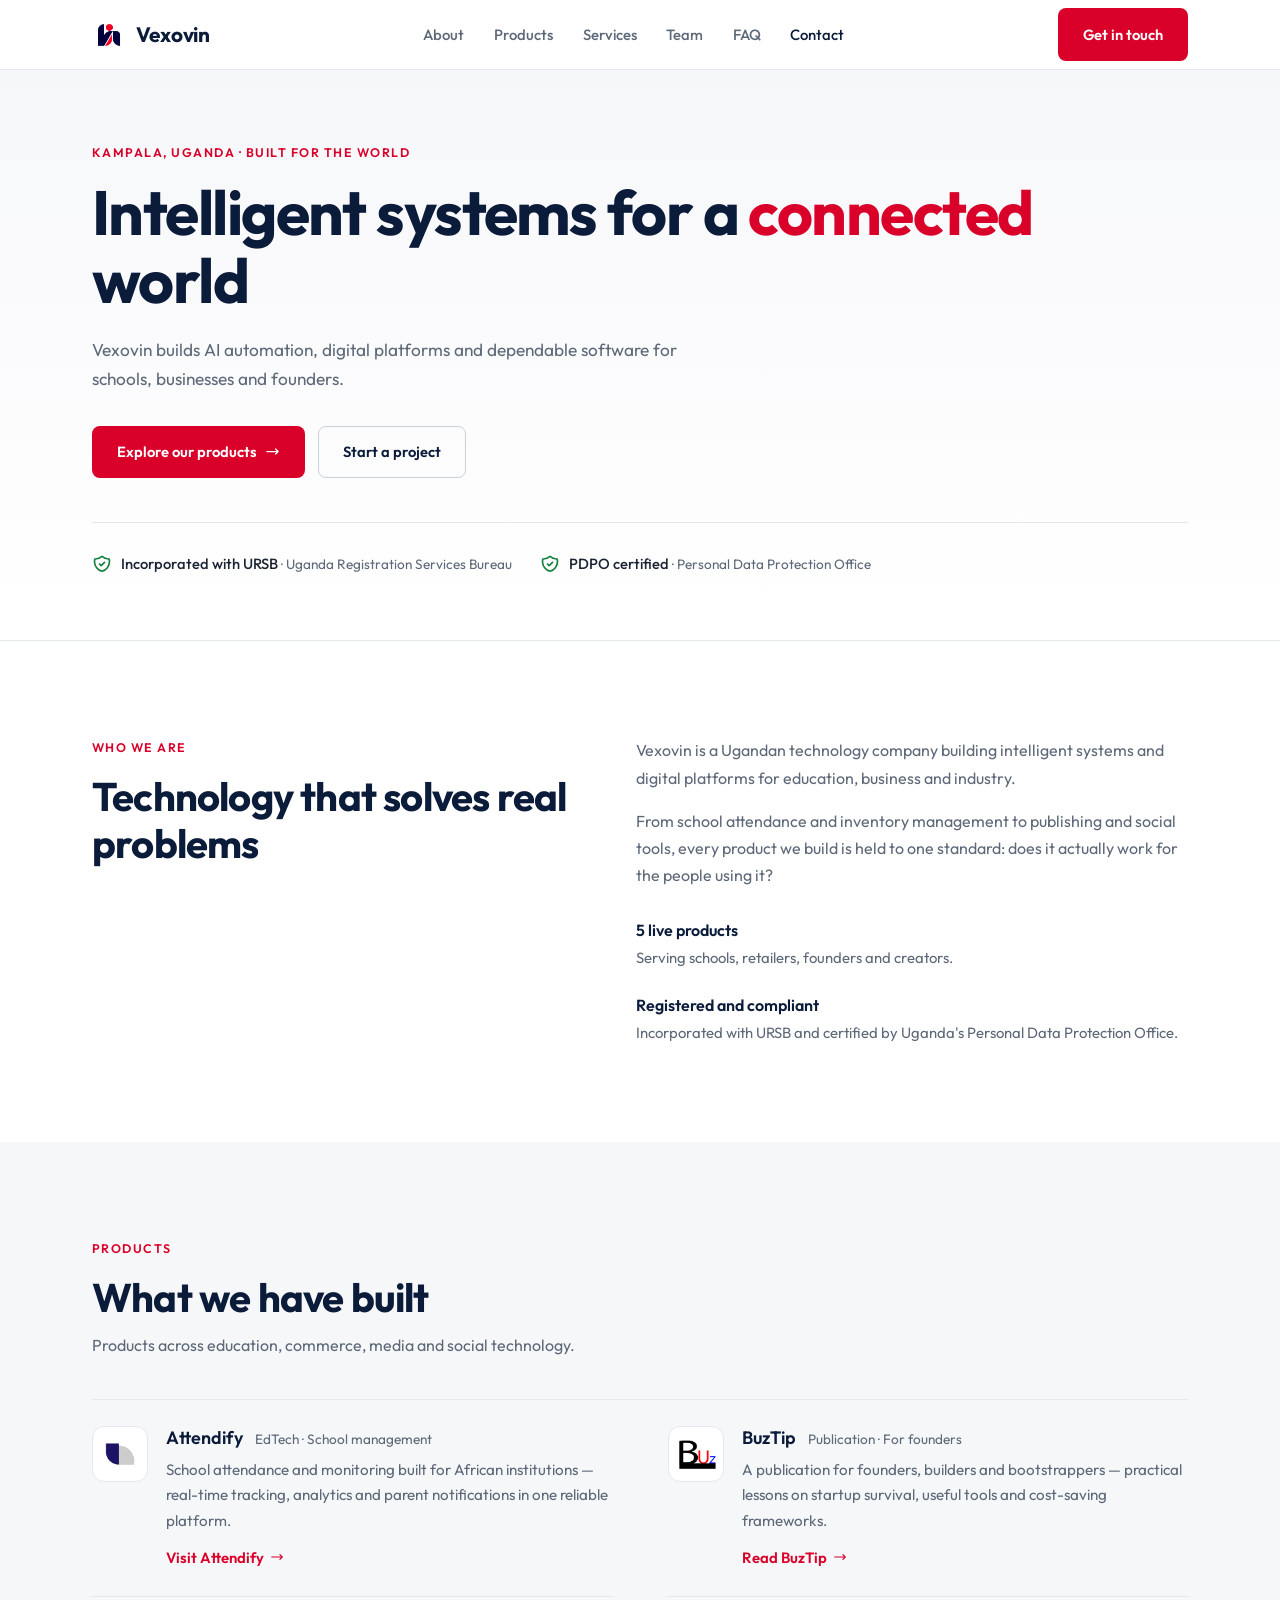
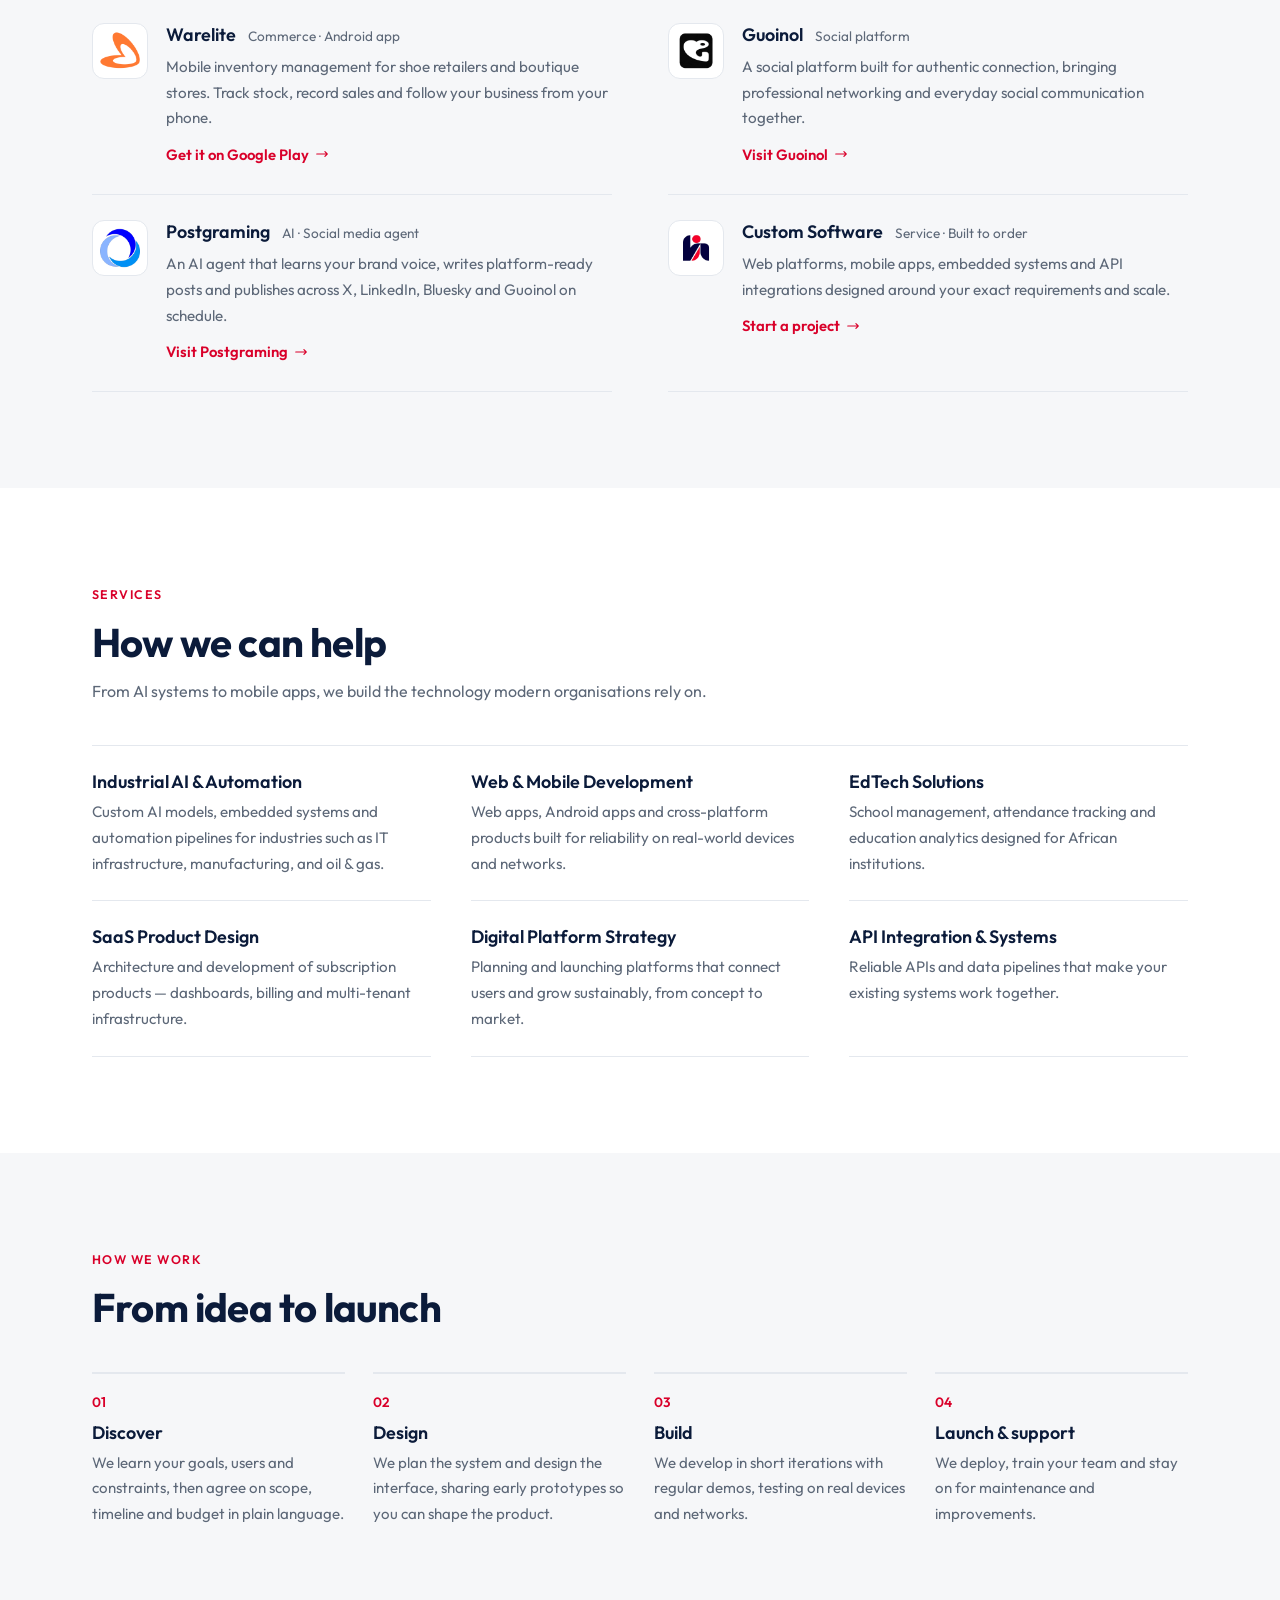
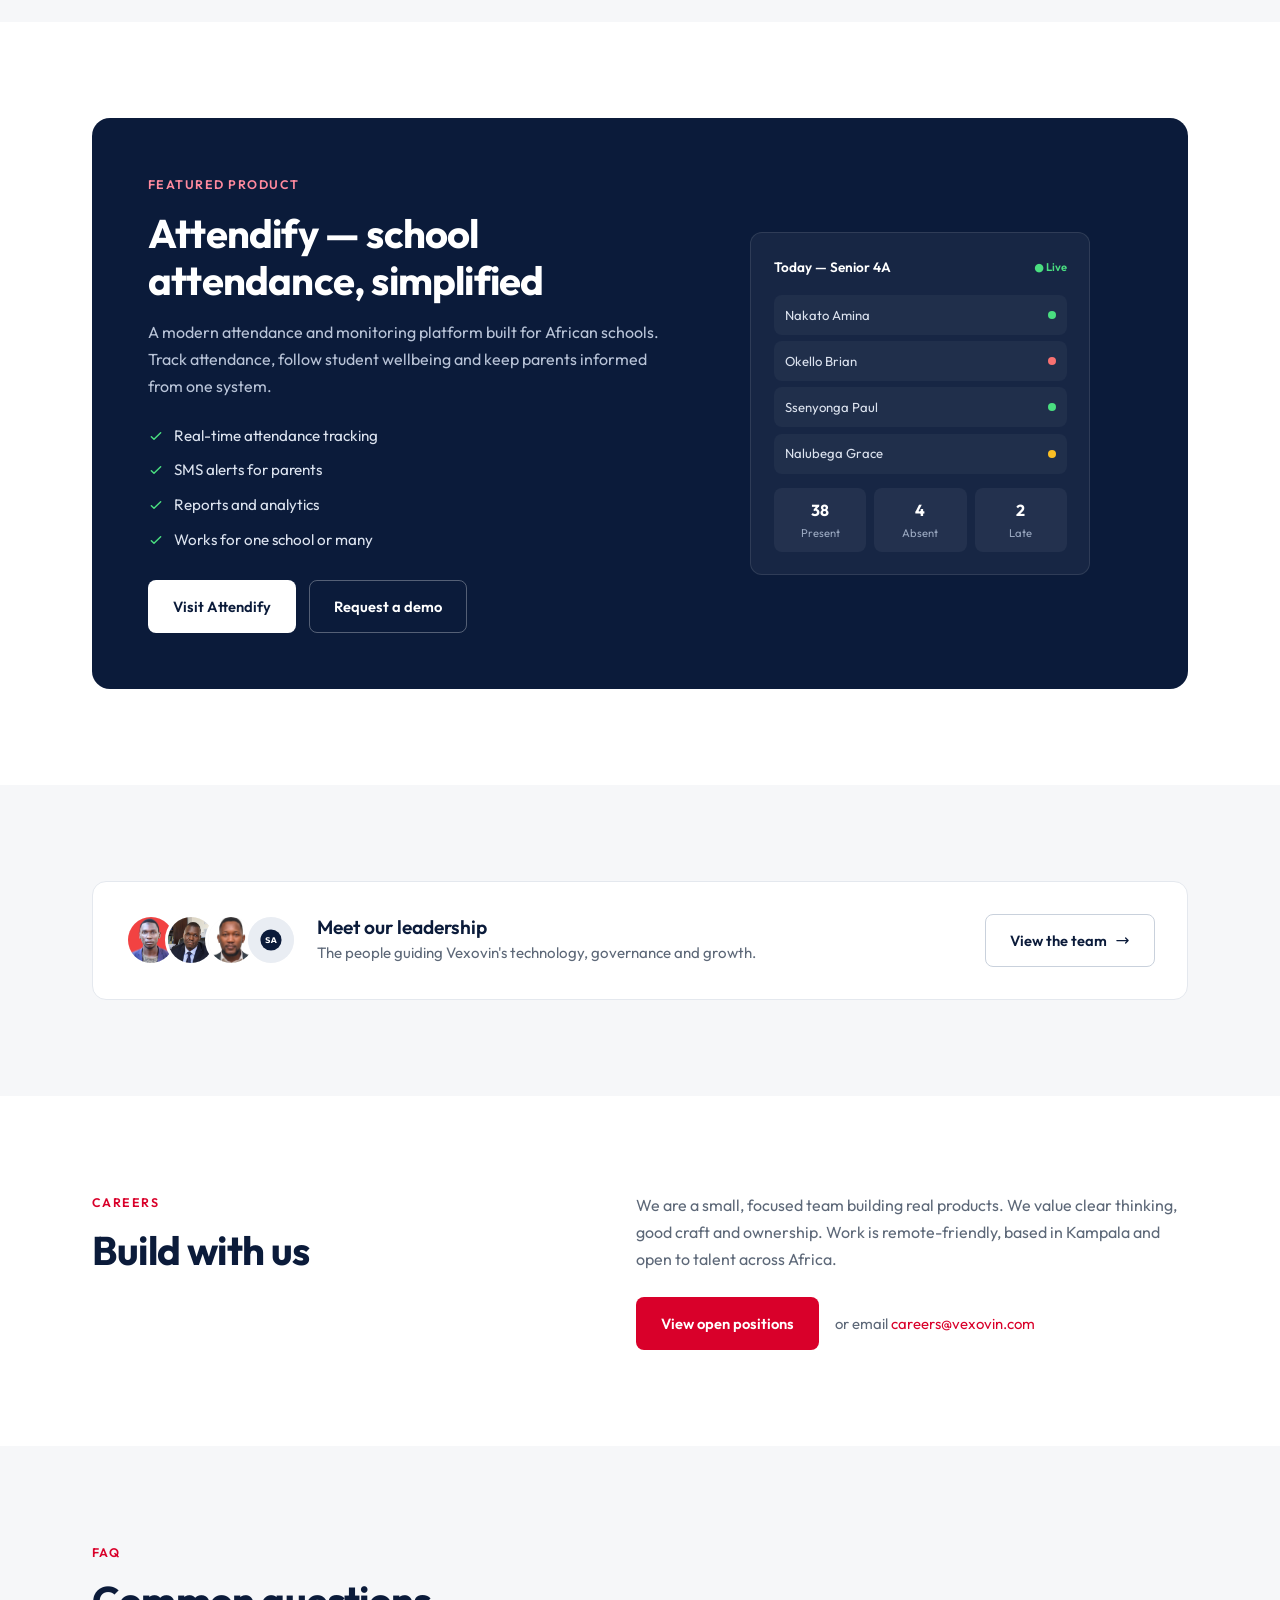
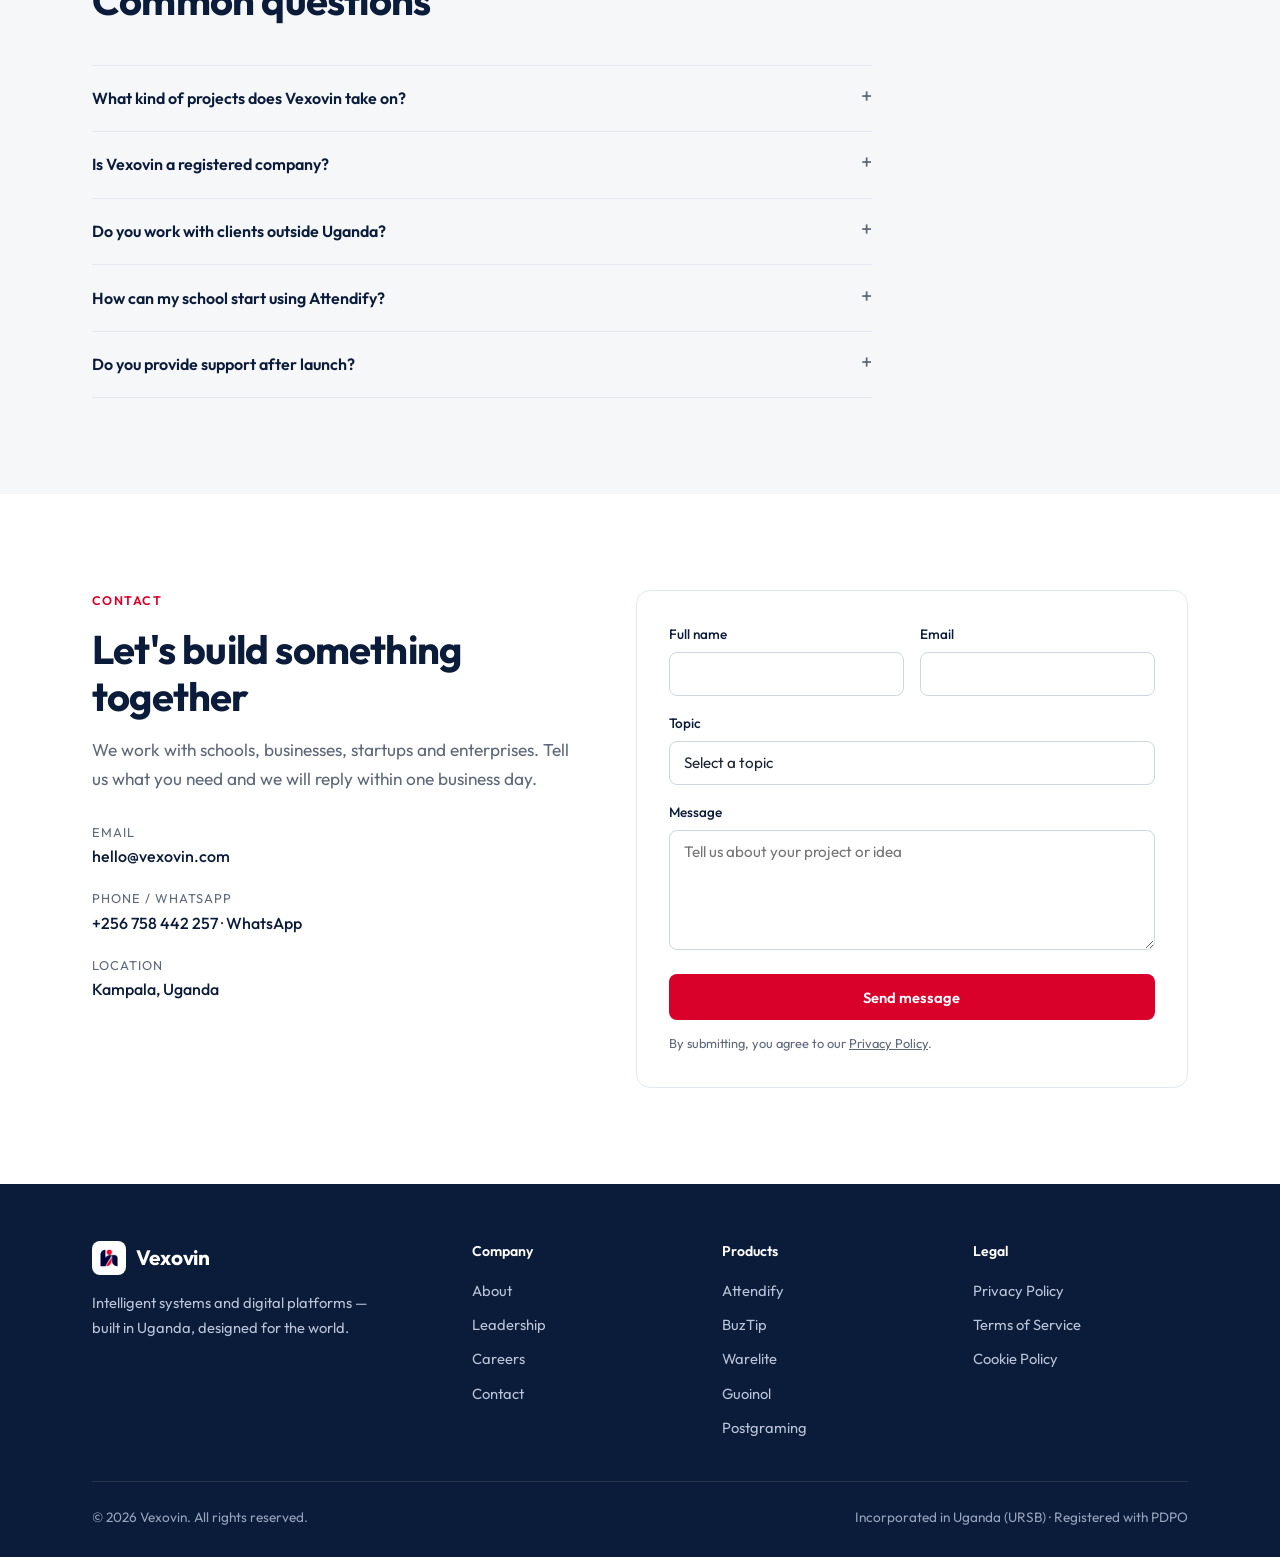
==== commit cb4a4b62: "Add Dr Segawa Asadu, Company Secretary, to the leadership team - New profile page segawa-asadu.html " ====
--- a/index.html
+++ b/index.html
@@ -218,6 +218,7 @@
                     <img src="images/team/ssenkima-ashiraf.jpg" alt="" loading="lazy" width="52" height="52">
                     <img src="images/team/ogwang-emmanuel.jpg" alt="" loading="lazy" width="52" height="52">
                     <img src="images/team/luweesi-nicholas.jpg" alt="" loading="lazy" width="52" height="52">
+                    <img src="images/team/segawa-asadu.svg" alt="" loading="lazy" width="52" height="52">
                 </div>
                 <div><h3>Meet our leadership</h3><p>The people guiding Vexovin's technology, governance and growth.</p></div>
             </div>
--- a/style.css
+++ b/style.css
@@ -236,5 +236,5 @@
     .cgrid { grid-template-columns:1fr 1.15fr; gap:4rem; }
     .ftg { grid-template-columns:1.6fr 1fr 1fr 1fr; }
     .profile { grid-template-columns:300px 1fr; gap:4rem; }
-    .tcards { grid-template-columns:repeat(3,1fr); }
-}
+    .tcards { grid-template-columns:repeat(4,1fr); }
+}
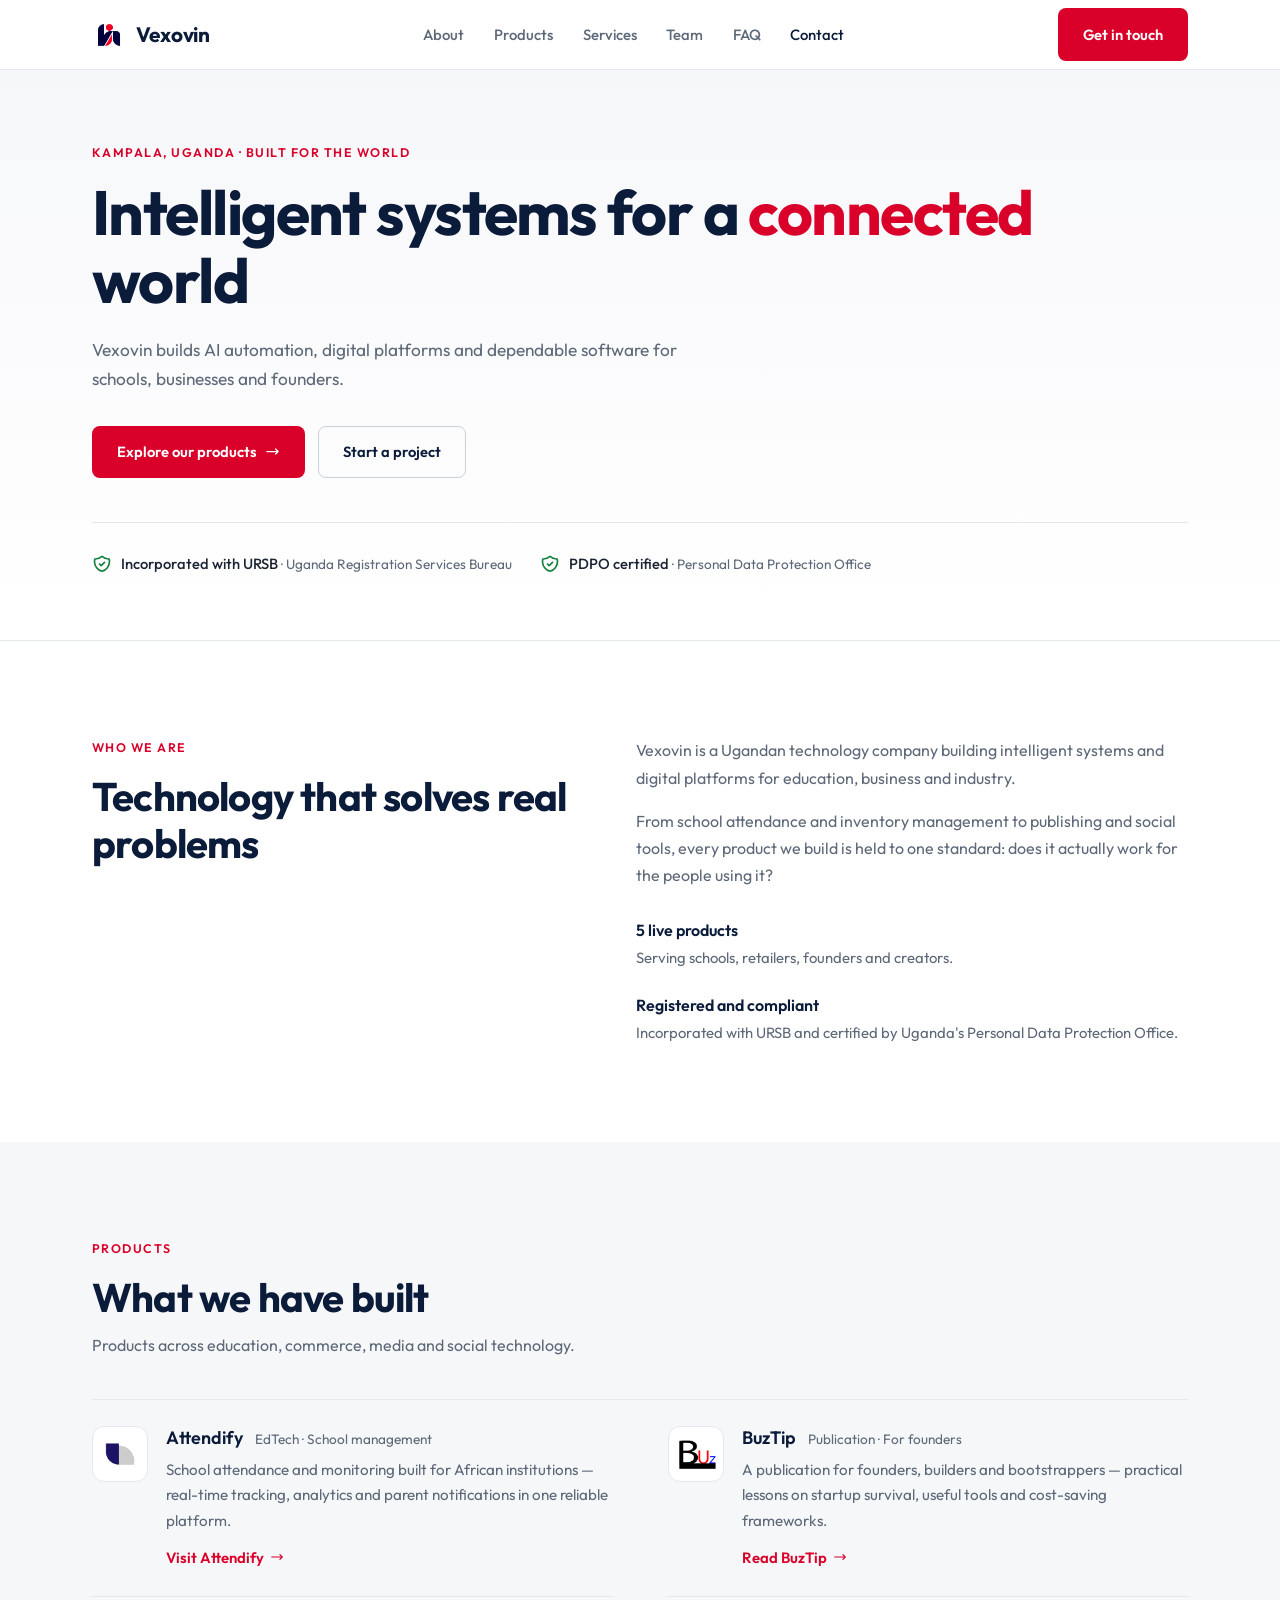
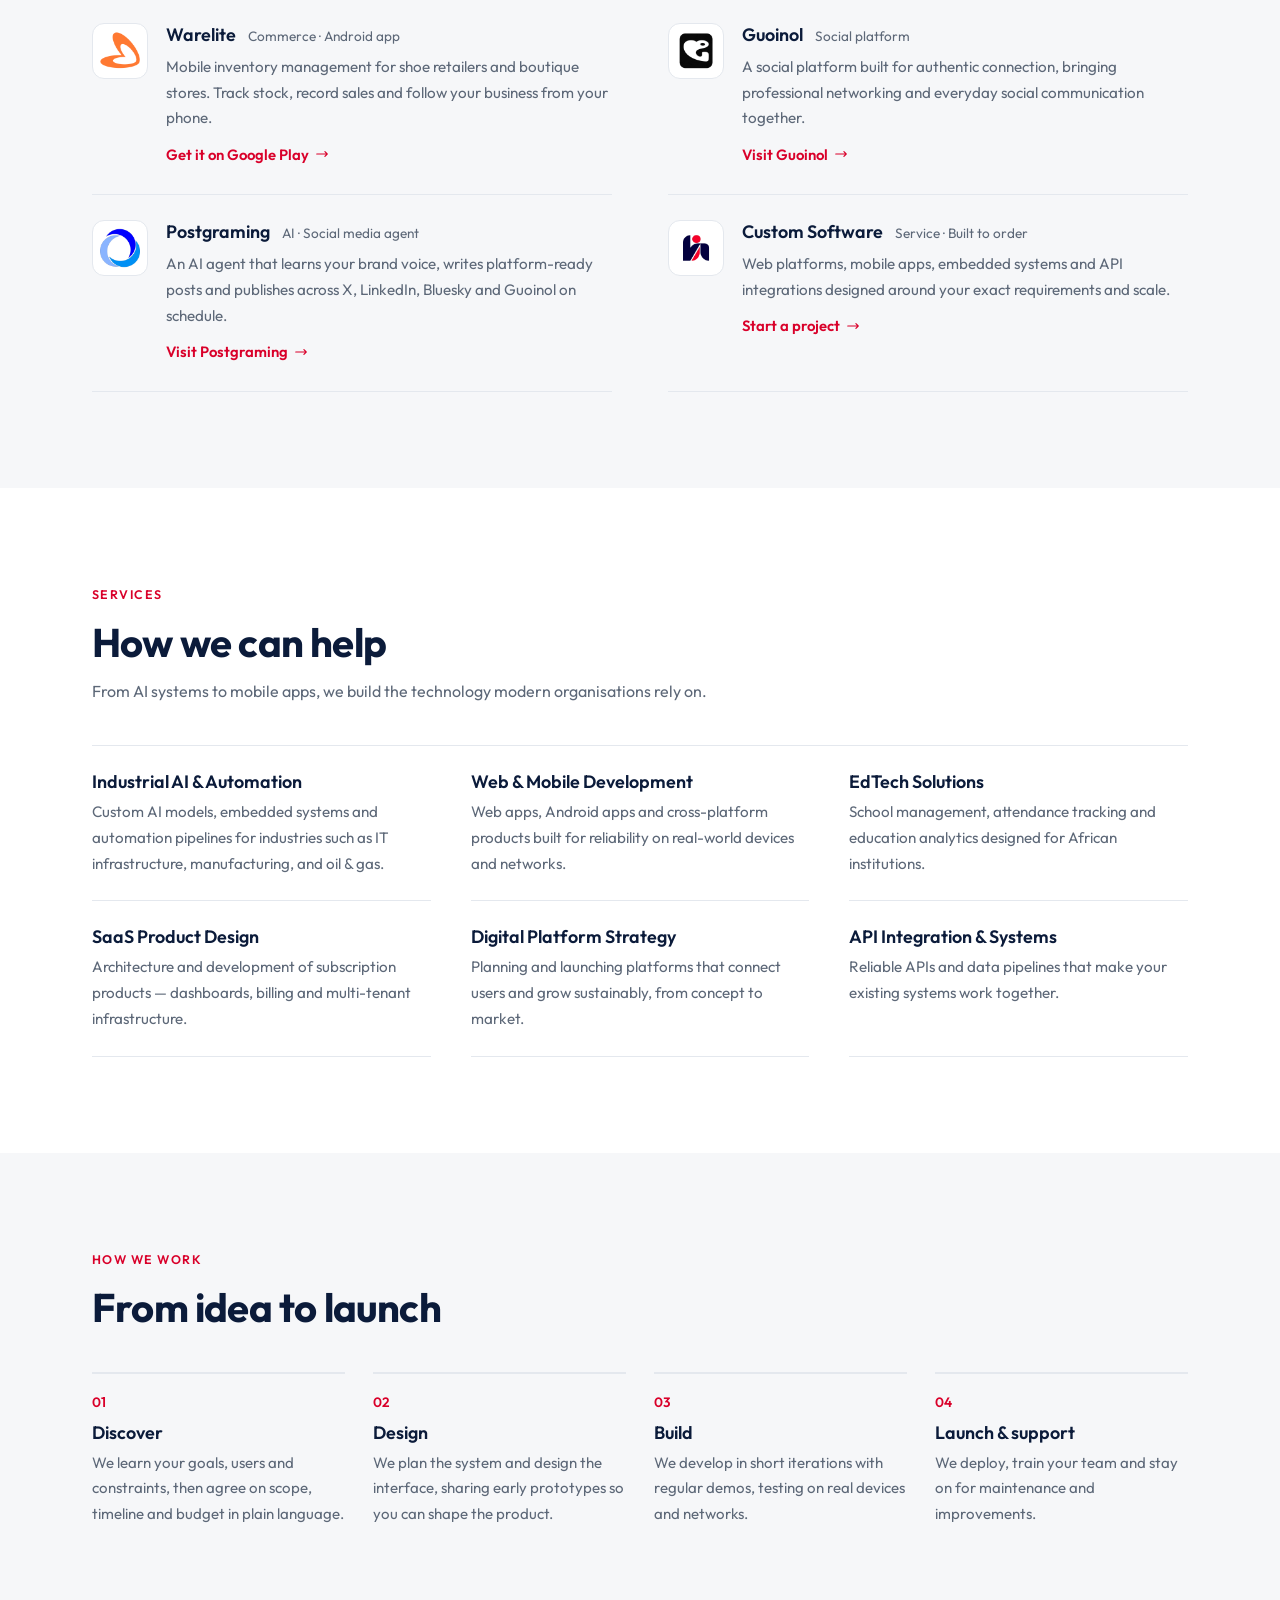
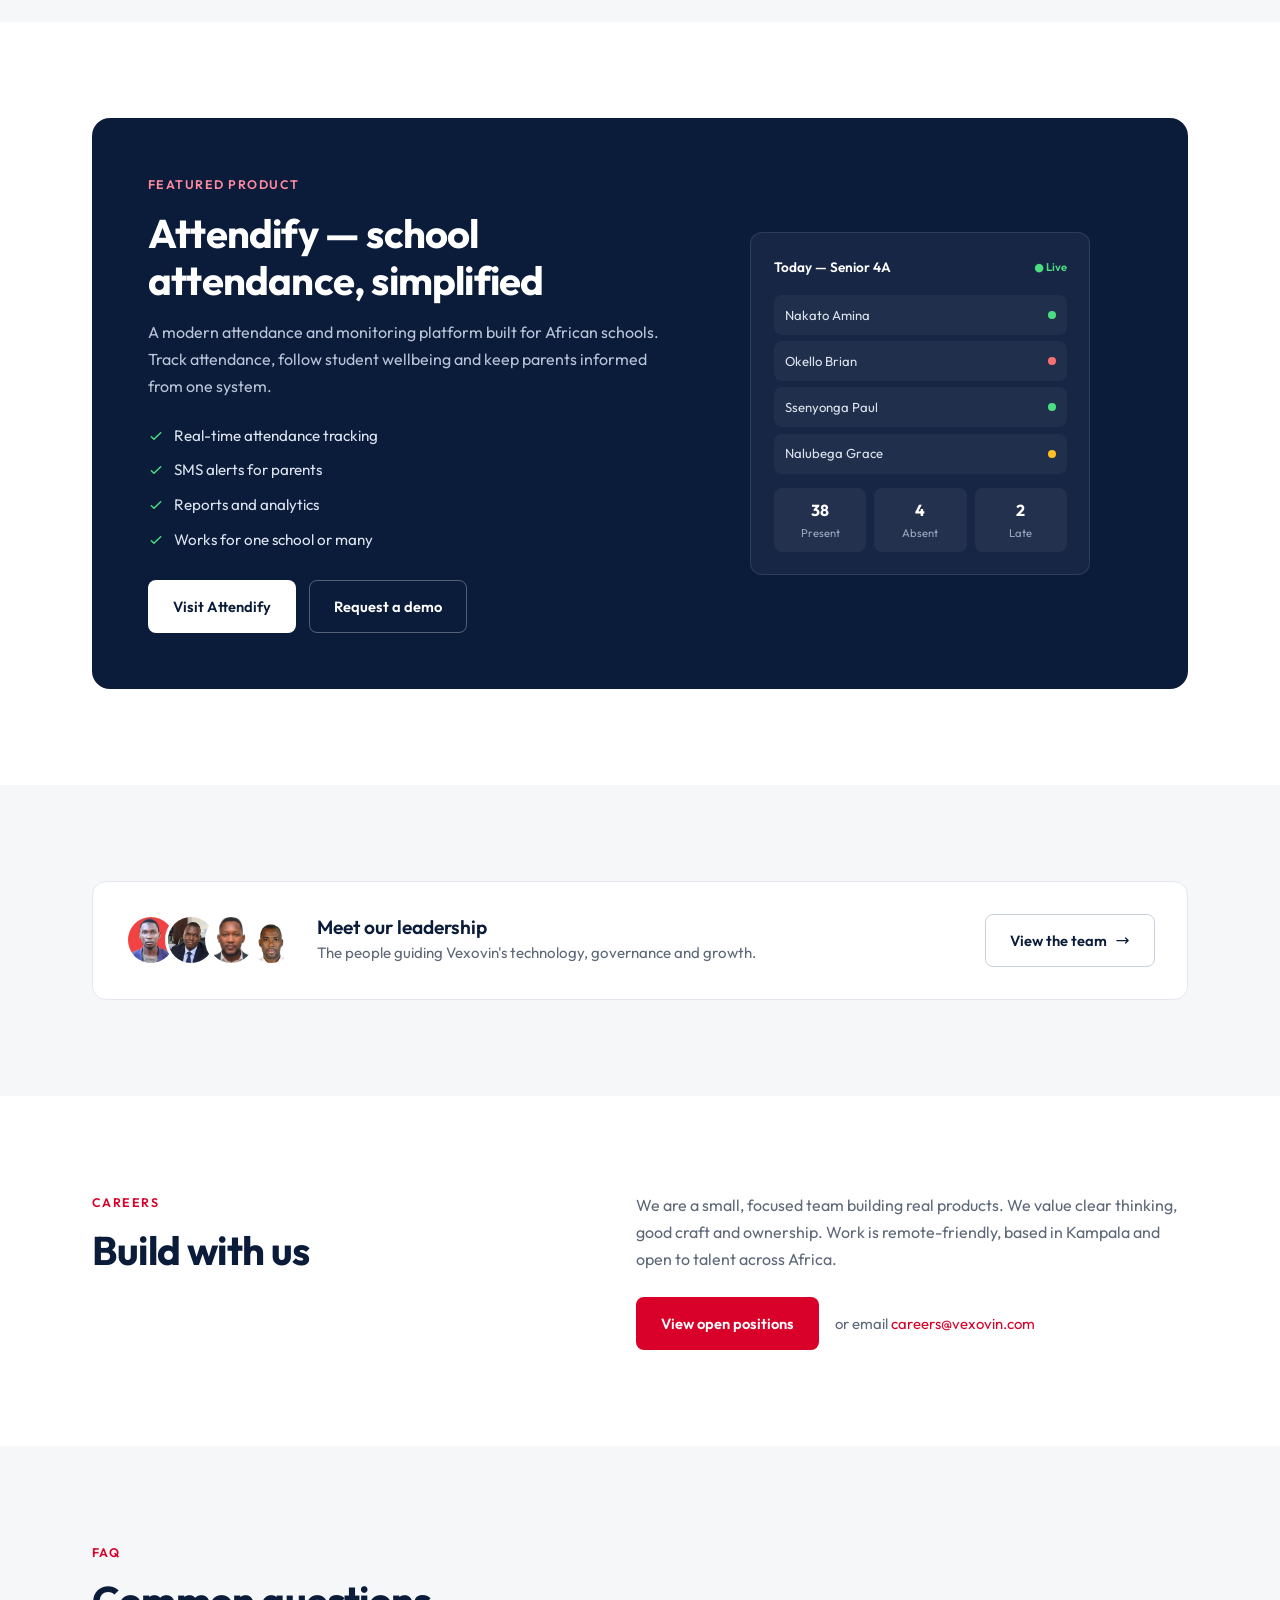
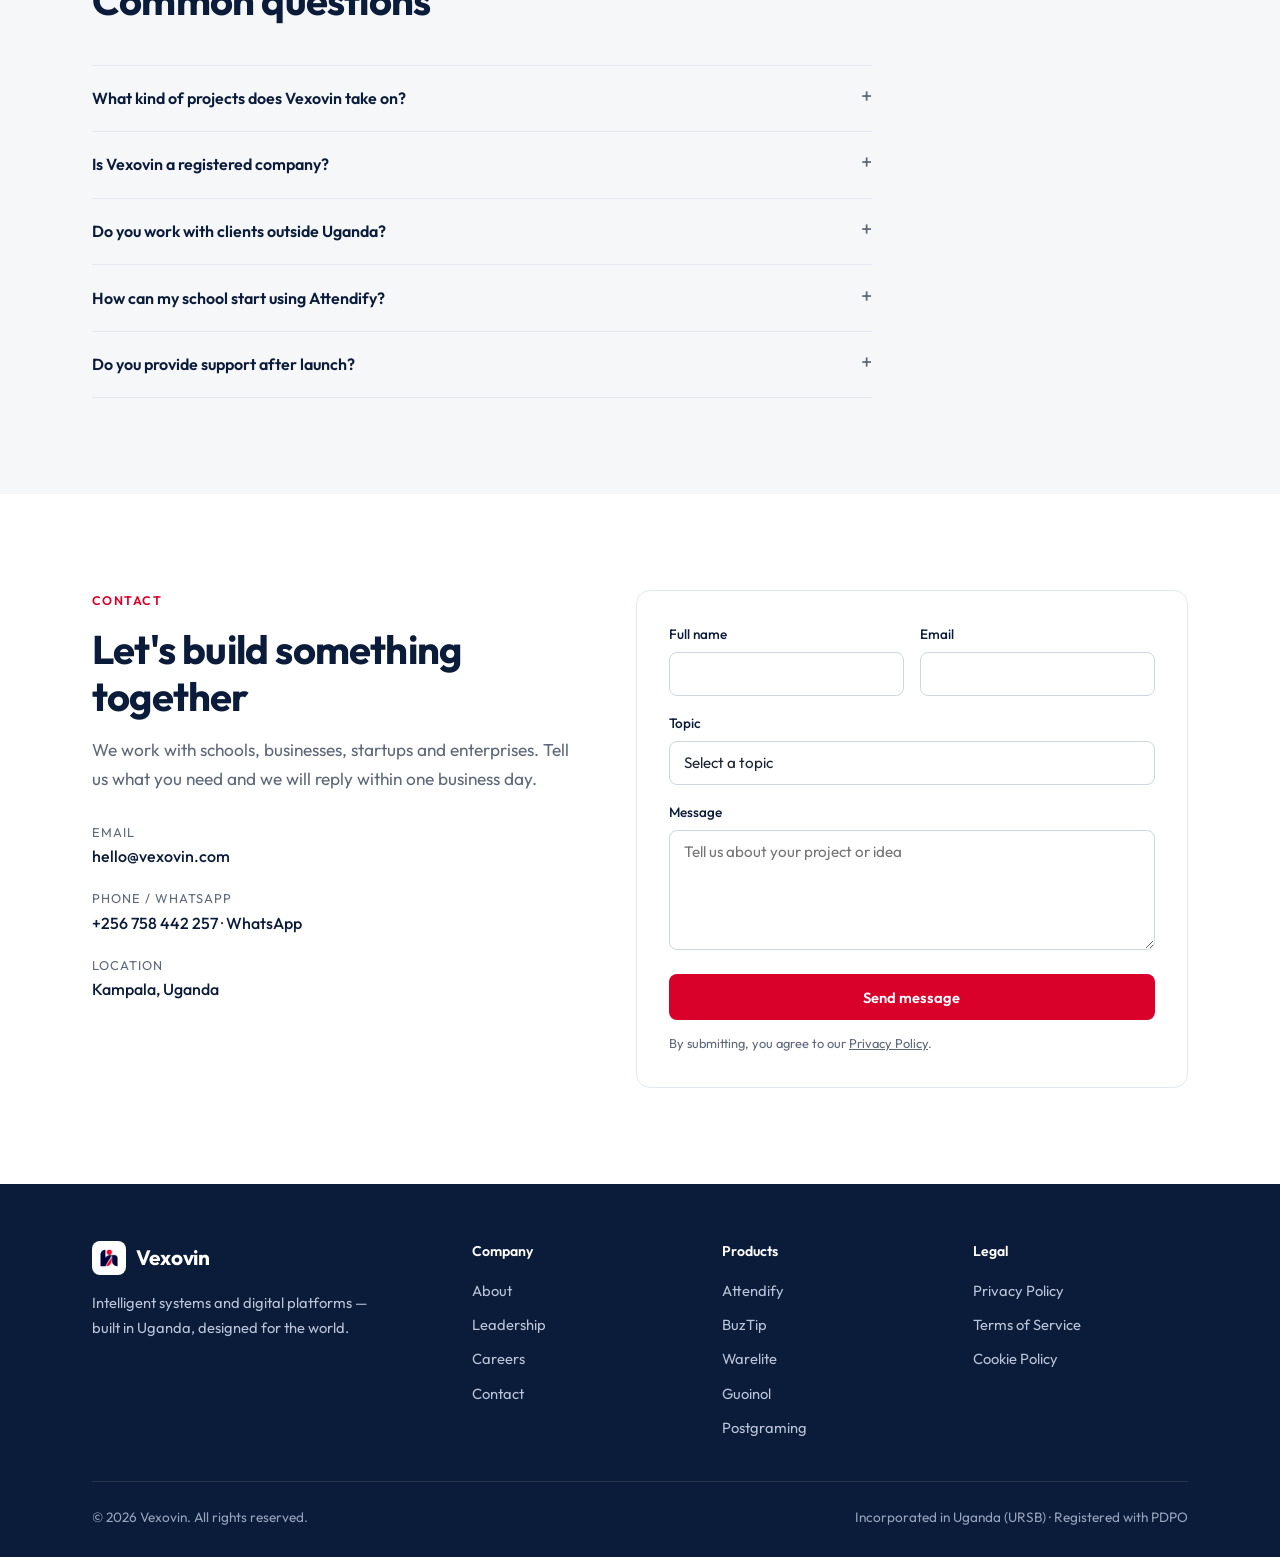
==== commit 2a09a8dc: "Use Dr Segawa Asadu's photo instead of the initials placeholder Move the uploaded photo into images/" ====
--- a/index.html
+++ b/index.html
@@ -218,7 +218,7 @@
                     <img src="images/team/ssenkima-ashiraf.jpg" alt="" loading="lazy" width="52" height="52">
                     <img src="images/team/ogwang-emmanuel.jpg" alt="" loading="lazy" width="52" height="52">
                     <img src="images/team/luweesi-nicholas.jpg" alt="" loading="lazy" width="52" height="52">
-                    <img src="images/team/segawa-asadu.svg" alt="" loading="lazy" width="52" height="52">
+                    <img src="images/team/segawa-asadu.jpg" alt="" loading="lazy" width="52" height="52">
                 </div>
                 <div><h3>Meet our leadership</h3><p>The people guiding Vexovin's technology, governance and growth.</p></div>
             </div>
